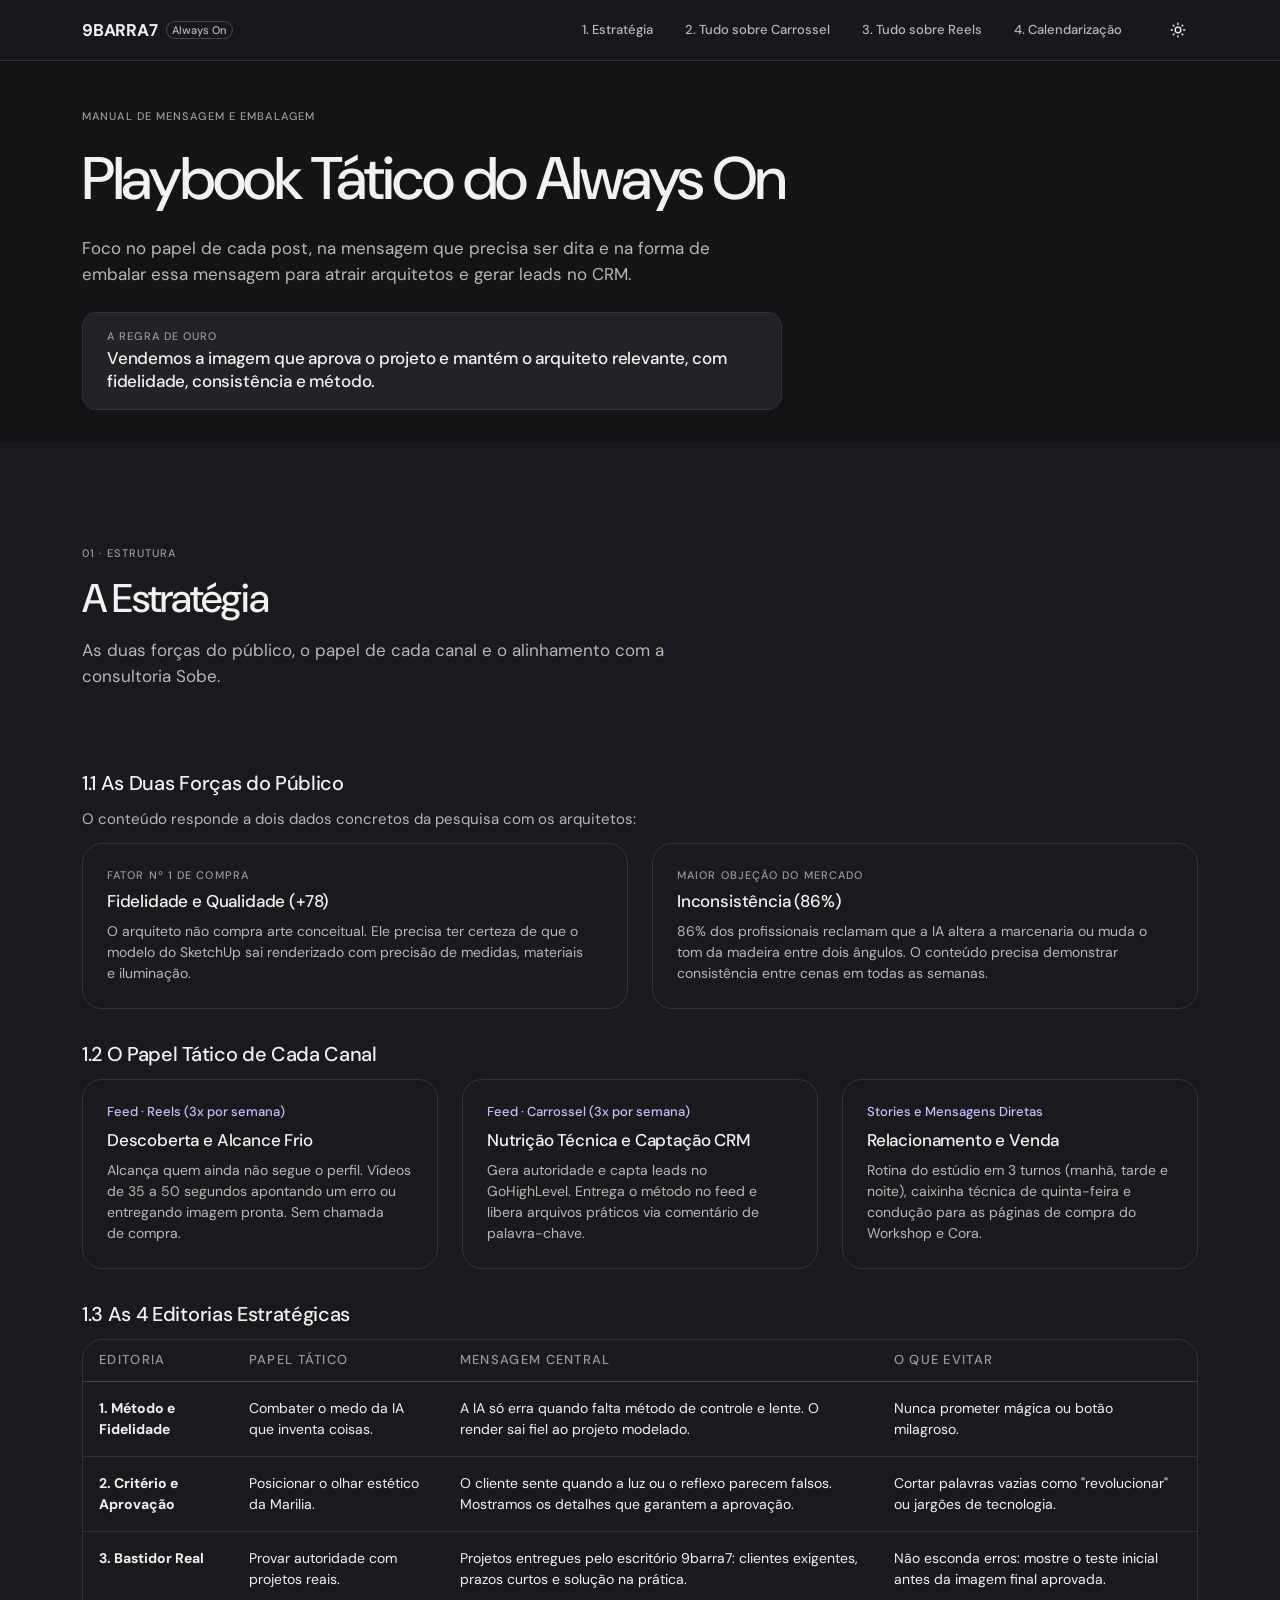
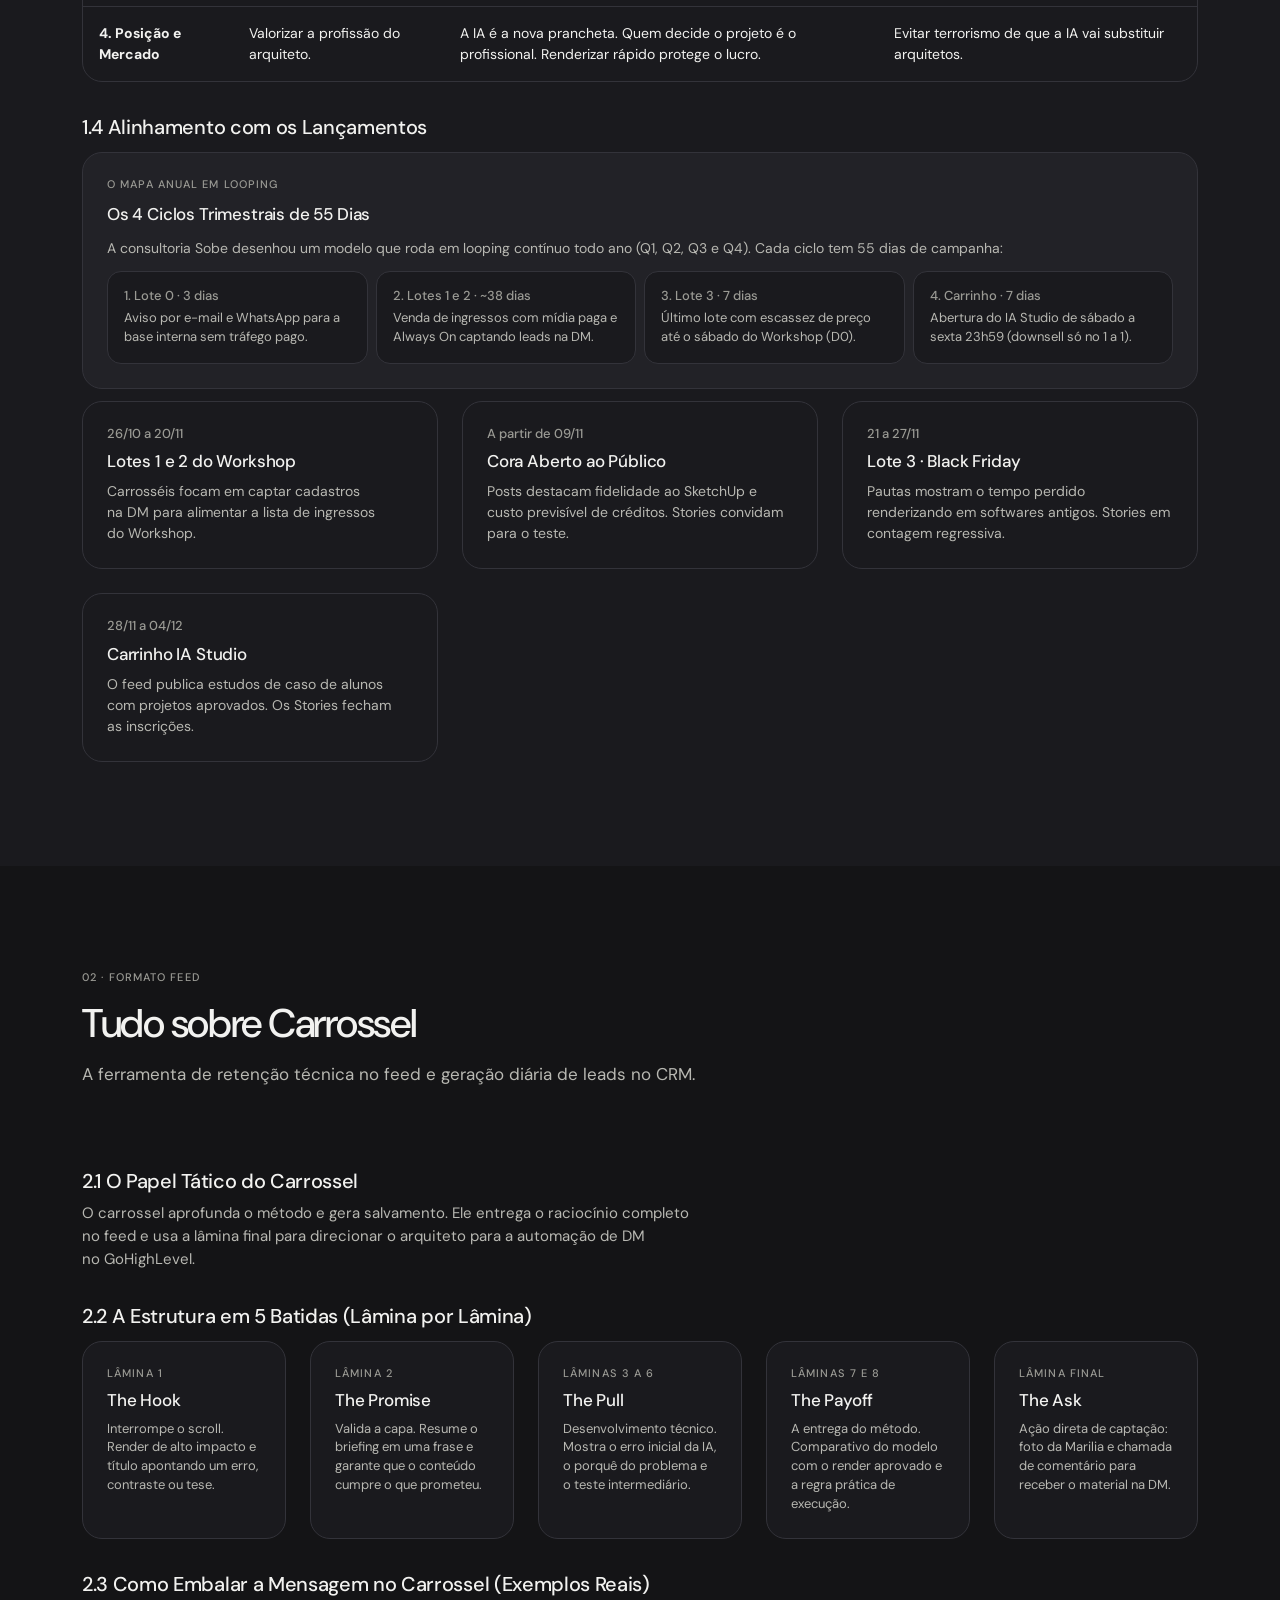
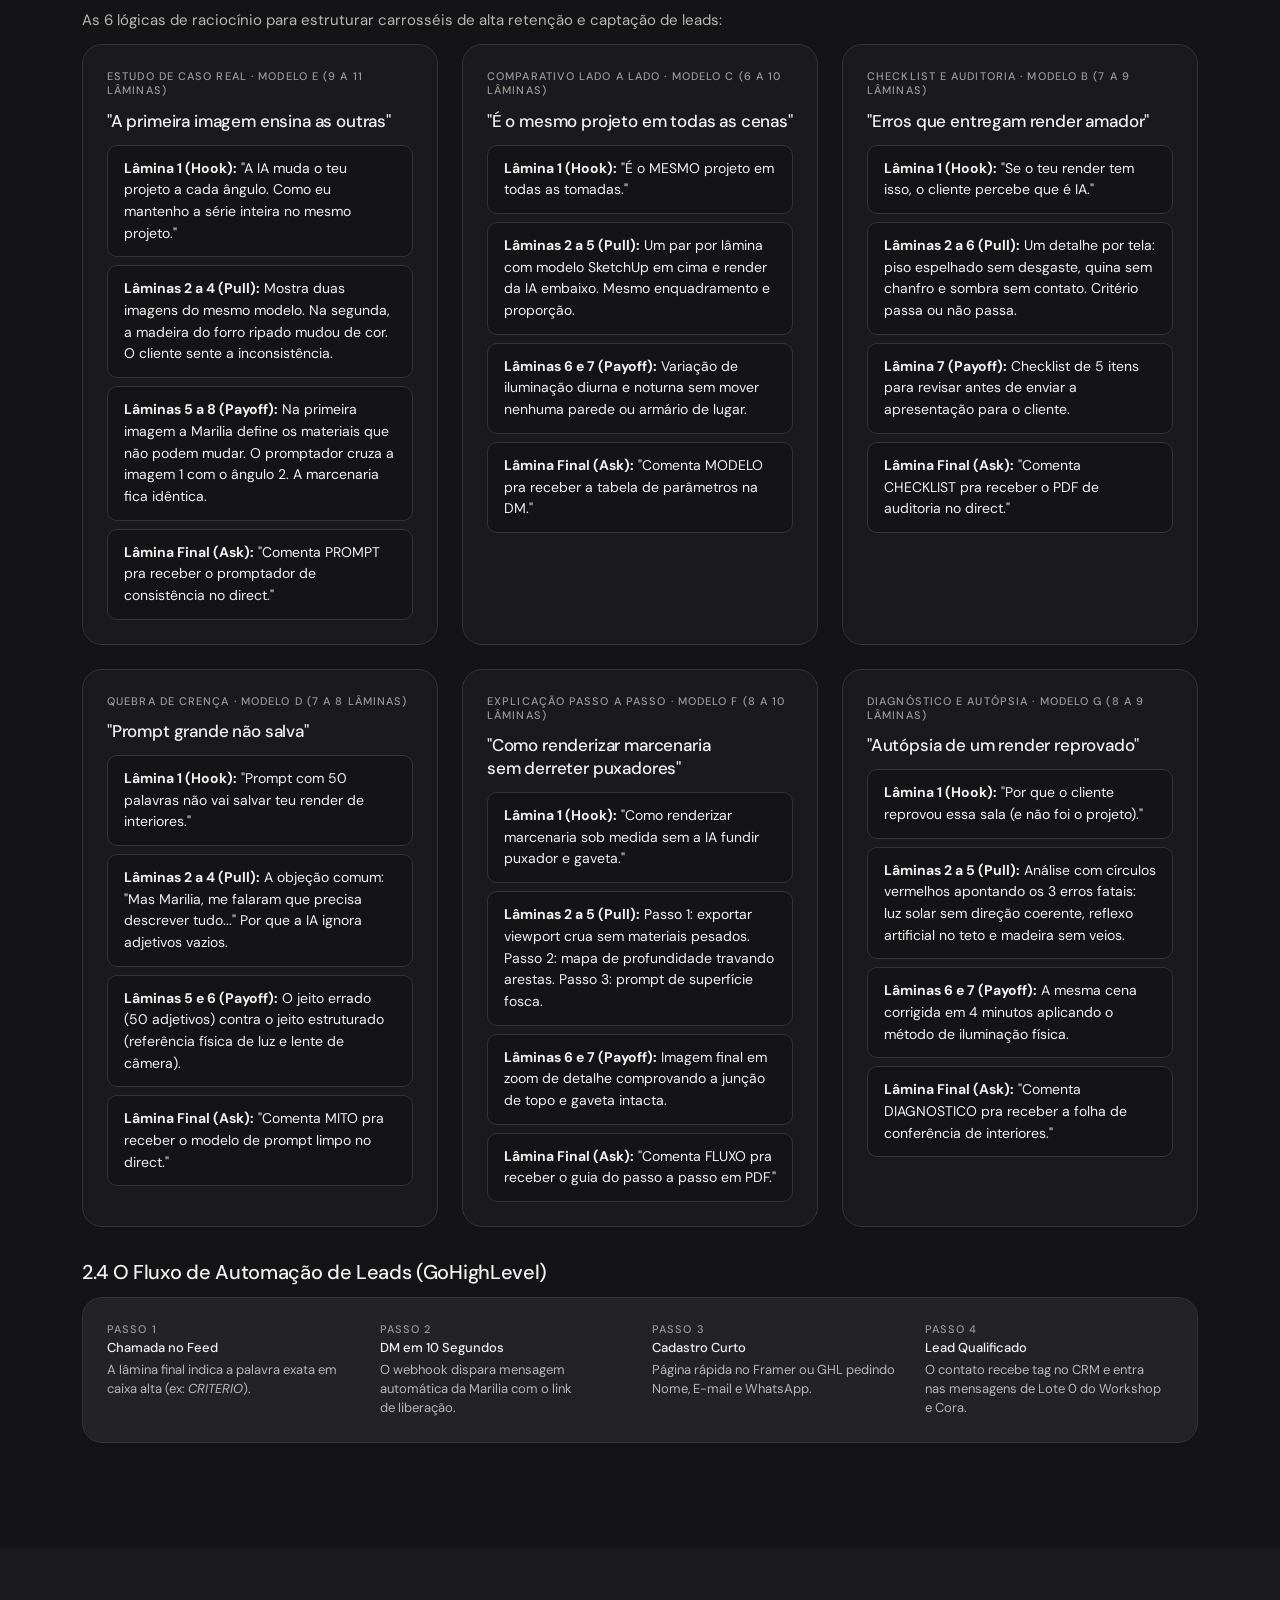
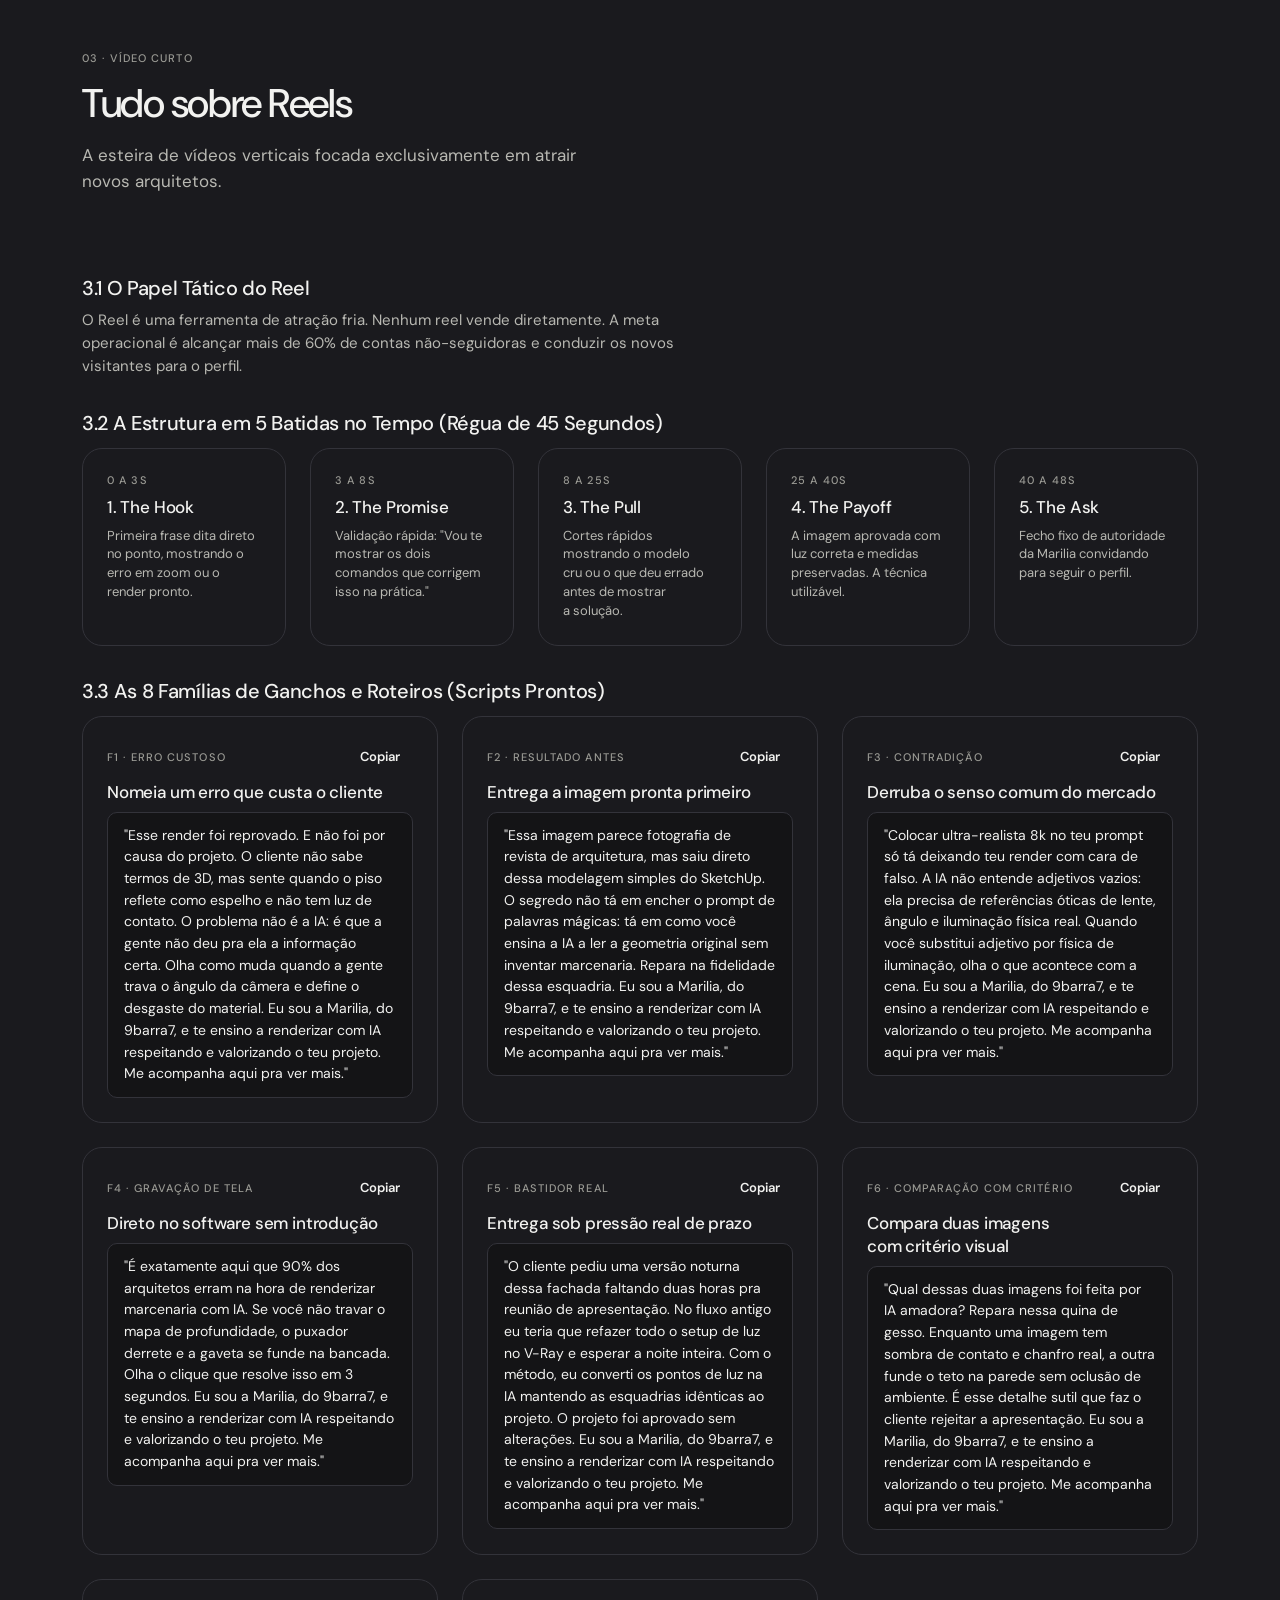
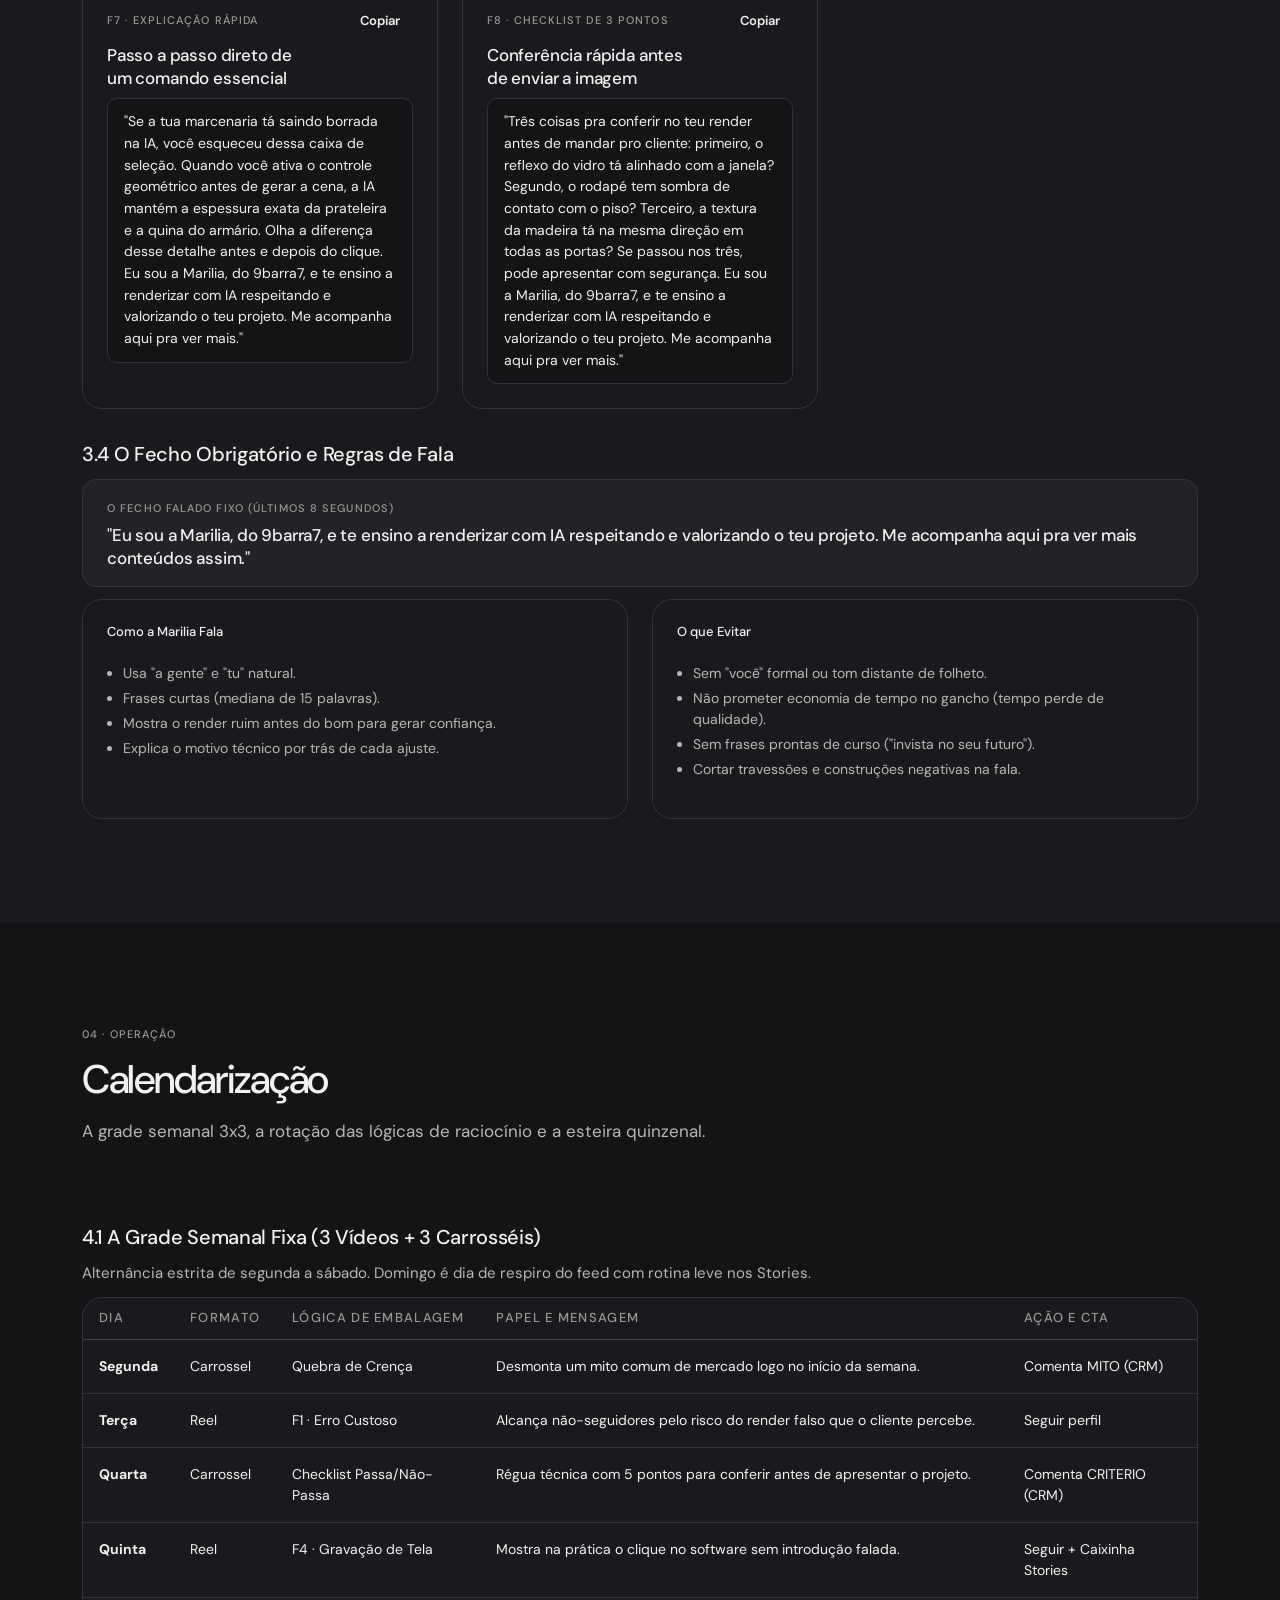
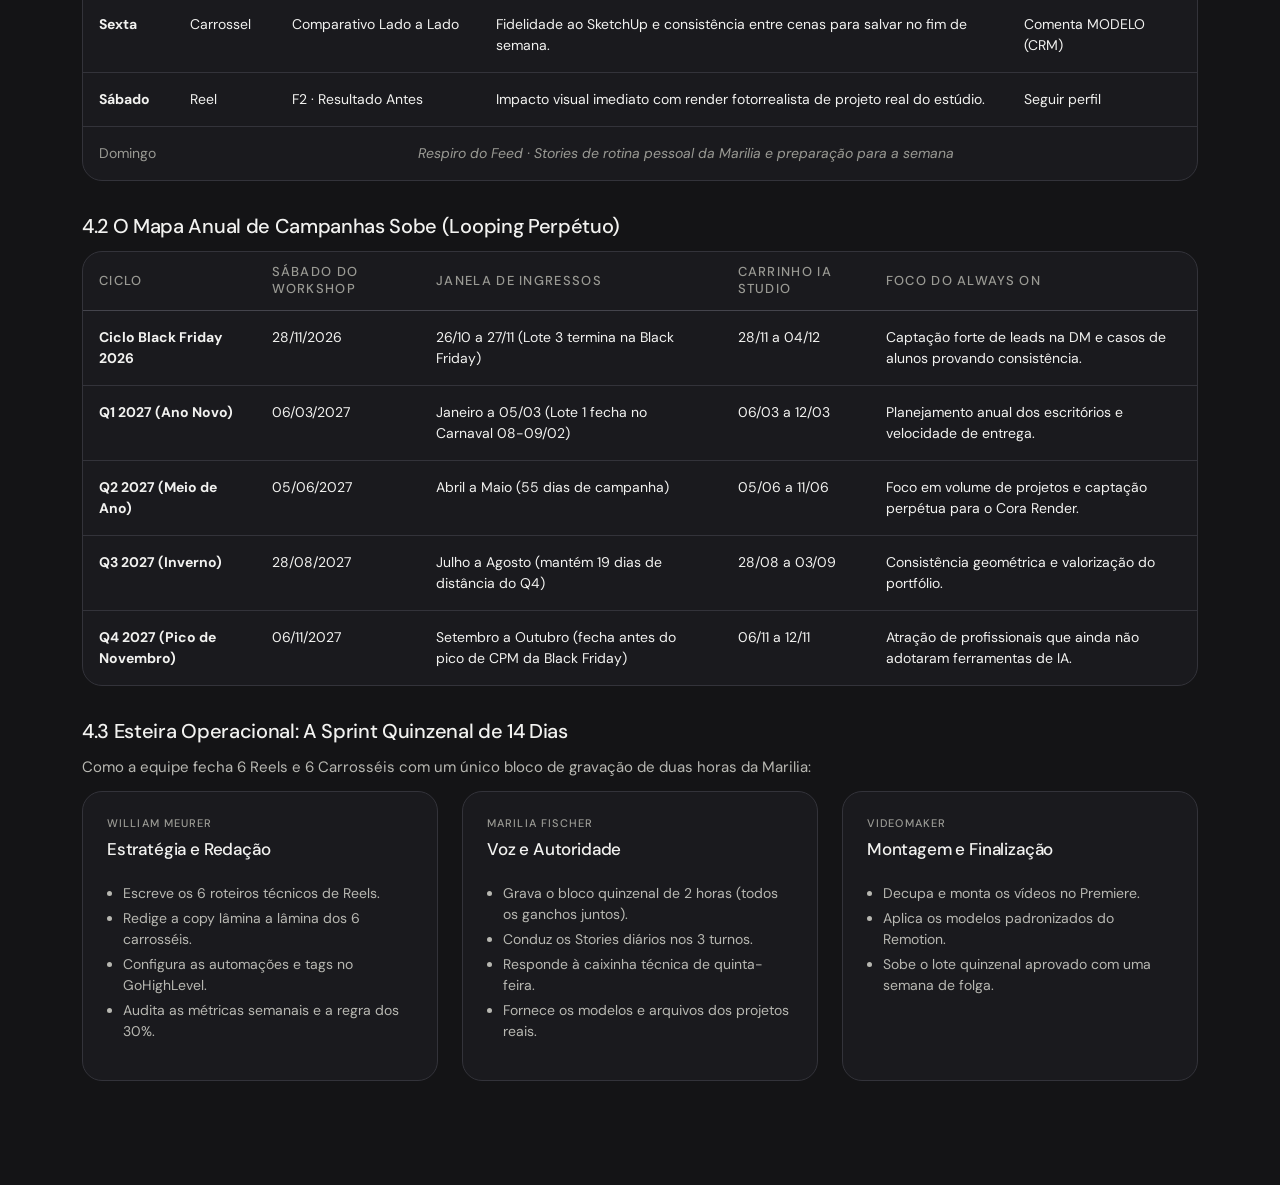
==== playbook-always-on.html @ a4594496 "feat: Playbook Always On 9barra7" ====
<!doctype html>
<html lang="pt-BR" data-theme="dark">
<head>
  <meta charset="utf-8">
  <meta name="viewport" content="width=device-width, initial-scale=1">
  <title>Playbook Always On · 9barra7</title>
  <link rel="preconnect" href="https://fonts.googleapis.com">
  <link rel="preconnect" href="https://fonts.gstatic.com" crossorigin>
  <link href="https://fonts.googleapis.com/css2?family=DM+Sans:opsz,wght@9..40,100..1000&display=swap" rel="stylesheet">
  <link rel="stylesheet" href="ui/tokens.css">
  <link rel="stylesheet" href="ui/base.css">
  <link rel="stylesheet" href="ui/basicos.css">
  <link rel="stylesheet" href="ui/site.css">
  <style>
    /* Ajustes específicos do Playbook sobre a base do 9barra7 UI */
    .top-playbook {
      position: sticky;
      top: 0;
      z-index: 50;
      background: color-mix(in srgb, var(--superficie) 88%, transparent);
      backdrop-filter: var(--vidro-filtro);
      -webkit-backdrop-filter: var(--vidro-filtro);
      border-bottom: 1px solid var(--borda);
    }
    .top-playbook .envelope {
      display: flex;
      align-items: center;
      gap: var(--e-4);
      height: 60px;
    }
    .nav-playbook {
      display: flex;
      gap: var(--e-2);
      margin-left: auto;
    }
    .nav-playbook a {
      color: var(--texto-2);
      font: var(--t-rotulo);
      text-decoration: none;
      padding: var(--e-2) var(--e-3);
      border-radius: var(--r-sm);
      transition: all var(--tr-rapida) var(--easing);
    }
    .nav-playbook a:hover {
      color: var(--texto);
      background: var(--superficie-2);
    }
    .bloco-regra {
      background: var(--superficie-2);
      border: 1px solid var(--borda);
      border-radius: var(--r-md);
      padding: var(--e-4) var(--e-5);
    }
    .grade-taticas {
      display: grid;
      grid-template-columns: repeat(auto-fit, minmax(min(320px, 100%), 1fr));
      gap: var(--e-4);
    }
    .caixa-roteiro {
      background: var(--fundo);
      border: 1px solid var(--borda);
      border-radius: var(--r-sm);
      padding: var(--e-3) var(--e-4);
      font: var(--t-corpo-p);
      color: var(--texto);
      line-height: 1.55;
    }
    .tabela-quadro {
      width: 100%;
      border-collapse: collapse;
      font: var(--t-corpo-p);
      text-align: left;
    }
    .tabela-quadro th {
      padding: var(--e-3) var(--e-4);
      font: var(--t-rotulo);
      color: var(--texto-3);
      border-bottom: 1px solid var(--borda-forte);
      text-transform: uppercase;
      letter-spacing: var(--tracking-sobrelinha);
    }
    .tabela-quadro td {
      padding: var(--e-4);
      border-bottom: 1px solid var(--borda);
      vertical-align: top;
      color: var(--texto);
    }
    .tabela-quadro tr:last-child td {
      border-bottom: none;
    }
    #toast-msg {
      position: fixed;
      bottom: var(--e-5);
      right: var(--e-5);
      background: var(--acao);
      color: var(--sobre-acao);
      font: var(--t-rotulo);
      padding: var(--e-3) var(--e-4);
      border-radius: var(--r-sm);
      box-shadow: var(--sombra-3);
      transform: translateY(80px);
      opacity: 0;
      transition: all var(--tr-padrao) var(--easing);
      z-index: var(--z-toast);
      pointer-events: none;
    }
    #toast-msg.is-ativo {
      transform: translateY(0);
      opacity: 1;
    }
  </style>
</head>
<body class="pagina">
<script src="ui/icons.js"></script>

<!-- Topo de Navegação -->
<header class="top-playbook">
  <div class="envelope">
    <a class="marca" href="#topo" style="display:flex;align-items:center;gap:8px;text-decoration:none;">
      <span class="t-h4" style="color:var(--texto);font-weight:700;">9BARRA7</span>
      <span class="badge badge--p badge--contorno">Always On</span>
    </a>
    <nav class="nav-playbook">
      <a href="#estrategia">1. Estratégia</a>
      <a href="#carrossel">2. Tudo sobre Carrossel</a>
      <a href="#reels">3. Tudo sobre Reels</a>
      <a href="#calendarizacao">4. Calendarização</a>
    </nav>
    <button class="btn btn--discreto btn--icone" type="button" data-alternar-tema aria-label="Alternar tema" style="margin-left:8px;">
      <svg class="ic ic--p" aria-hidden="true"><use href="#i-lua"/></svg>
    </button>
  </div>
</header>

<main id="topo">

  <!-- Abertura -->
  <section class="secao" style="padding-top:var(--e-7);padding-bottom:var(--e-6);">
    <div class="envelope pilha" style="gap:var(--e-5);">
      <span class="t-sobrelinha suave">Manual de Mensagem e Embalagem</span>
      <h1 class="t-display" style="max-width:22ch;">Playbook Tático do Always On</h1>
      <p class="t-corpo-g" style="color:var(--texto-2);max-width:54ch;">
        Foco no papel de cada post, na mensagem que precisa ser dita e na forma de embalar essa mensagem para atrair arquitetos e gerar leads no CRM.
      </p>

      <div class="bloco-regra" style="max-width:70ch;">
        <span class="t-sobrelinha suave" style="display:block;margin-bottom:var(--e-1);">A Regra de Ouro</span>
        <p class="t-h4" style="color:var(--texto);">
          Vendemos a imagem que aprova o projeto e mantém o arquiteto relevante, com fidelidade, consistência e método.
        </p>
      </div>
    </div>
  </section>


  <!-- ================================================================= -->
  <!-- 1. ESTRATÉGIA                                                     -->
  <!-- ================================================================= -->
  <section id="estrategia" class="secao secao--superficie">
    <div class="envelope pilha" style="gap:var(--e-6);">
      
      <div class="cab-secao">
        <span class="t-sobrelinha suave">01 · Estrutura</span>
        <h2 class="t-h1">A Estratégia</h2>
        <p>As duas forças do público, o papel de cada canal e o alinhamento com a consultoria Sobe.</p>
      </div>

      <!-- 1.1 As Forças de Mercado -->
      <div class="pilha" style="gap:var(--e-3);">
        <h3 class="t-h3">1.1 As Duas Forças do Público</h3>
        <p class="t-corpo" style="color:var(--texto-2);">
          O conteúdo responde a dois dados concretos da pesquisa com os arquitetos:
        </p>
        <div class="grade-cards">
          <div class="cartao pilha" style="gap:var(--e-2);">
            <span class="t-sobrelinha suave">Fator nº 1 de Compra</span>
            <h4 class="t-h4">Fidelidade e Qualidade (+78)</h4>
            <p class="t-corpo-p" style="color:var(--texto-2);">
              O arquiteto não compra arte conceitual. Ele precisa ter certeza de que o modelo do SketchUp sai renderizado com precisão de medidas, materiais e iluminação.
            </p>
          </div>
          <div class="cartao pilha" style="gap:var(--e-2);">
            <span class="t-sobrelinha suave">Maior Objeção do Mercado</span>
            <h4 class="t-h4">Inconsistência (86%)</h4>
            <p class="t-corpo-p" style="color:var(--texto-2);">
              86% dos profissionais reclamam que a IA altera a marcenaria ou muda o tom da madeira entre dois ângulos. O conteúdo precisa demonstrar consistência entre cenas em todas as semanas.
            </p>
          </div>
        </div>
      </div>

      <!-- 1.2 O Papel dos Canais -->
      <div class="pilha" style="gap:var(--e-3);">
        <h3 class="t-h3">1.2 O Papel Tático de Cada Canal</h3>
        <div class="grade-cards">
          <div class="cartao pilha" style="gap:var(--e-2);">
            <span class="t-rotulo" style="color:var(--acento-texto);">Feed · Reels (3x por semana)</span>
            <h4 class="t-h4">Descoberta e Alcance Frio</h4>
            <p class="t-corpo-p" style="color:var(--texto-2);">
              Alcança quem ainda não segue o perfil. Vídeos de 35 a 50 segundos apontando um erro ou entregando imagem pronta. Sem chamada de compra.
            </p>
          </div>
          <div class="cartao pilha" style="gap:var(--e-2);">
            <span class="t-rotulo" style="color:var(--acento-texto);">Feed · Carrossel (3x por semana)</span>
            <h4 class="t-h4">Nutrição Técnica e Captação CRM</h4>
            <p class="t-corpo-p" style="color:var(--texto-2);">
              Gera autoridade e capta leads no GoHighLevel. Entrega o método no feed e libera arquivos práticos via comentário de palavra-chave.
            </p>
          </div>
          <div class="cartao pilha" style="gap:var(--e-2);">
            <span class="t-rotulo" style="color:var(--acento-texto);">Stories e Mensagens Diretas</span>
            <h4 class="t-h4">Relacionamento e Venda</h4>
            <p class="t-corpo-p" style="color:var(--texto-2);">
              Rotina do estúdio em 3 turnos (manhã, tarde e noite), caixinha técnica de quinta-feira e condução para as páginas de compra do Workshop e Cora.
            </p>
          </div>
        </div>
      </div>

      <!-- 1.3 As 4 Editorias -->
      <div class="pilha" style="gap:var(--e-3);">
        <h3 class="t-h3">1.3 As 4 Editorias Estratégicas</h3>
        <div class="cartao" style="padding:0;overflow:hidden;">
          <table class="tabela-quadro">
            <thead>
              <tr>
                <th>Editoria</th>
                <th>Papel Tático</th>
                <th>Mensagem Central</th>
                <th>O que Evitar</th>
              </tr>
            </thead>
            <tbody>
              <tr>
                <td><strong>1. Método e Fidelidade</strong></td>
                <td>Combater o medo da IA que inventa coisas.</td>
                <td>A IA só erra quando falta método de controle e lente. O render sai fiel ao projeto modelado.</td>
                <td>Nunca prometer mágica ou botão milagroso.</td>
              </tr>
              <tr>
                <td><strong>2. Critério e Aprovação</strong></td>
                <td>Posicionar o olhar estético da Marilia.</td>
                <td>O cliente sente quando a luz ou o reflexo parecem falsos. Mostramos os detalhes que garantem a aprovação.</td>
                <td>Cortar palavras vazias como "revolucionar" ou jargões de tecnologia.</td>
              </tr>
              <tr>
                <td><strong>3. Bastidor Real</strong></td>
                <td>Provar autoridade com projetos reais.</td>
                <td>Projetos entregues pelo escritório 9barra7: clientes exigentes, prazos curtos e solução na prática.</td>
                <td>Não esconda erros: mostre o teste inicial antes da imagem final aprovada.</td>
              </tr>
              <tr>
                <td><strong>4. Posição e Mercado</strong></td>
                <td>Valorizar a profissão do arquiteto.</td>
                <td>A IA é a nova prancheta. Quem decide o projeto é o profissional. Renderizar rápido protege o lucro.</td>
                <td>Evitar terrorismo de que a IA vai substituir arquitetos.</td>
              </tr>
            </tbody>
          </table>
        </div>
      </div>

      <!-- 1.4 Alinhamento Comercial -->
      <div class="pilha" style="gap:var(--e-3);">
        <h3 class="t-h3">1.4 Alinhamento com os Lançamentos</h3>
        
        <!-- Looping Anual -->
        <div class="cartao pilha" style="gap:var(--e-3);background:var(--superficie-2);">
          <span class="t-sobrelinha suave">O Mapa Anual em Looping</span>
          <h4 class="t-h4">Os 4 Ciclos Trimestrais de 55 Dias</h4>
          <p class="t-corpo-p" style="color:var(--texto-2);">
            A consultoria Sobe desenhou um modelo que roda em looping contínuo todo ano (Q1, Q2, Q3 e Q4). Cada ciclo tem 55 dias de campanha:
          </p>
          <div class="grade-cards" style="grid-template-columns:repeat(auto-fit,minmax(200px,1fr));gap:var(--e-2);">
            <div class="cartao cartao--p pilha" style="gap:var(--e-1);background:var(--superficie);">
              <span class="t-rotulo suave">1. Lote 0 · 3 dias</span>
              <p class="t-legenda" style="color:var(--texto-2);">Aviso por e-mail e WhatsApp para a base interna sem tráfego pago.</p>
            </div>
            <div class="cartao cartao--p pilha" style="gap:var(--e-1);background:var(--superficie);">
              <span class="t-rotulo suave">2. Lotes 1 e 2 · ~38 dias</span>
              <p class="t-legenda" style="color:var(--texto-2);">Venda de ingressos com mídia paga e Always On captando leads na DM.</p>
            </div>
            <div class="cartao cartao--p pilha" style="gap:var(--e-1);background:var(--superficie);">
              <span class="t-rotulo suave">3. Lote 3 · 7 dias</span>
              <p class="t-legenda" style="color:var(--texto-2);">Último lote com escassez de preço até o sábado do Workshop (D0).</p>
            </div>
            <div class="cartao cartao--p pilha" style="gap:var(--e-1);background:var(--superficie);">
              <span class="t-rotulo suave">4. Carrinho · 7 dias</span>
              <p class="t-legenda" style="color:var(--texto-2);">Abertura do IA Studio de sábado a sexta 23h59 (downsell só no 1 a 1).</p>
            </div>
          </div>
        </div>

        <!-- Ciclo Atual 2026 -->
        <div class="grade-cards">
          <div class="cartao pilha" style="gap:var(--e-2);">
            <span class="t-rotulo suave">26/10 a 20/11</span>
            <h4 class="t-h4">Lotes 1 e 2 do Workshop</h4>
            <p class="t-corpo-p" style="color:var(--texto-2);">Carrosséis focam em captar cadastros na DM para alimentar a lista de ingressos do Workshop.</p>
          </div>
          <div class="cartao pilha" style="gap:var(--e-2);">
            <span class="t-rotulo suave">A partir de 09/11</span>
            <h4 class="t-h4">Cora Aberto ao Público</h4>
            <p class="t-corpo-p" style="color:var(--texto-2);">Posts destacam fidelidade ao SketchUp e custo previsível de créditos. Stories convidam para o teste.</p>
          </div>
          <div class="cartao pilha" style="gap:var(--e-2);">
            <span class="t-rotulo suave">21 a 27/11</span>
            <h4 class="t-h4">Lote 3 · Black Friday</h4>
            <p class="t-corpo-p" style="color:var(--texto-2);">Pautas mostram o tempo perdido renderizando em softwares antigos. Stories em contagem regressiva.</p>
          </div>
          <div class="cartao pilha" style="gap:var(--e-2);">
            <span class="t-rotulo suave">28/11 a 04/12</span>
            <h4 class="t-h4">Carrinho IA Studio</h4>
            <p class="t-corpo-p" style="color:var(--texto-2);">O feed publica estudos de caso de alunos com projetos aprovados. Os Stories fecham as inscrições.</p>
          </div>
        </div>
      </div>

    </div>
  </section>


  <!-- ================================================================= -->
  <!-- 2. TUDO SOBRE CARROSSEL                                           -->
  <!-- ================================================================= -->
  <section id="carrossel" class="secao">
    <div class="envelope pilha" style="gap:var(--e-6);">
      
      <div class="cab-secao">
        <span class="t-sobrelinha suave">02 · Formato Feed</span>
        <h2 class="t-h1">Tudo sobre Carrossel</h2>
        <p>A ferramenta de retenção técnica no feed e geração diária de leads no CRM.</p>
      </div>

      <!-- 2.1 Papel -->
      <div class="pilha" style="gap:var(--e-2);">
        <h3 class="t-h3">2.1 O Papel Tático do Carrossel</h3>
        <p class="t-corpo" style="color:var(--texto-2);max-width:64ch;">
          O carrossel aprofunda o método e gera salvamento. Ele entrega o raciocínio completo no feed e usa a lâmina final para direcionar o arquiteto para a automação de DM no GoHighLevel.
        </p>
      </div>

      <!-- 2.2 Estrutura 5 Batidas -->
      <div class="pilha" style="gap:var(--e-3);">
        <h3 class="t-h3">2.2 A Estrutura em 5 Batidas (Lâmina por Lâmina)</h3>
        <div class="grade-cards" style="grid-template-columns:repeat(auto-fit,minmax(190px,1fr));">
          <div class="cartao pilha" style="gap:var(--e-2);">
            <span class="t-sobrelinha suave">Lâmina 1</span>
            <h4 class="t-h4">The Hook</h4>
            <p class="t-legenda" style="color:var(--texto-2);">Interrompe o scroll. Render de alto impacto e título apontando um erro, contraste ou tese.</p>
          </div>
          <div class="cartao pilha" style="gap:var(--e-2);">
            <span class="t-sobrelinha suave">Lâmina 2</span>
            <h4 class="t-h4">The Promise</h4>
            <p class="t-legenda" style="color:var(--texto-2);">Valida a capa. Resume o briefing em uma frase e garante que o conteúdo cumpre o que prometeu.</p>
          </div>
          <div class="cartao pilha" style="gap:var(--e-2);">
            <span class="t-sobrelinha suave">Lâminas 3 a 6</span>
            <h4 class="t-h4">The Pull</h4>
            <p class="t-legenda" style="color:var(--texto-2);">Desenvolvimento técnico. Mostra o erro inicial da IA, o porquê do problema e o teste intermediário.</p>
          </div>
          <div class="cartao pilha" style="gap:var(--e-2);">
            <span class="t-sobrelinha suave">Lâminas 7 e 8</span>
            <h4 class="t-h4">The Payoff</h4>
            <p class="t-legenda" style="color:var(--texto-2);">A entrega do método. Comparativo do modelo com o render aprovado e a regra prática de execução.</p>
          </div>
          <div class="cartao pilha" style="gap:var(--e-2);">
            <span class="t-sobrelinha suave">Lâmina Final</span>
            <h4 class="t-h4">The Ask</h4>
            <p class="t-legenda" style="color:var(--texto-2);">Ação direta de captação: foto da Marilia e chamada de comentário para receber o material na DM.</p>
          </div>
        </div>
      </div>

      <!-- 2.3 Como Embalar no Carrossel -->
      <div class="pilha" style="gap:var(--e-3);">
        <h3 class="t-h3">2.3 Como Embalar a Mensagem no Carrossel (Exemplos Reais)</h3>
        <p class="t-corpo" style="color:var(--texto-2);">
          As 6 lógicas de raciocínio para estruturar carrosséis de alta retenção e captação de leads:
        </p>

        <div class="grade-cards">
          <!-- Modelo E -->
          <div class="cartao pilha" style="gap:var(--e-3);">
            <span class="t-sobrelinha suave">Estudo de Caso Real · Modelo E (9 a 11 lâminas)</span>
            <h4 class="t-h4">"A primeira imagem ensina as outras"</h4>
            <div class="pilha" style="gap:var(--e-2);">
              <div class="caixa-roteiro"><strong>Lâmina 1 (Hook):</strong> "A IA muda o teu projeto a cada ângulo. Como eu mantenho a série inteira no mesmo projeto."</div>
              <div class="caixa-roteiro"><strong>Lâminas 2 a 4 (Pull):</strong> Mostra duas imagens do mesmo modelo. Na segunda, a madeira do forro ripado mudou de cor. O cliente sente a inconsistência.</div>
              <div class="caixa-roteiro"><strong>Lâminas 5 a 8 (Payoff):</strong> Na primeira imagem a Marilia define os materiais que não podem mudar. O promptador cruza a imagem 1 com o ângulo 2. A marcenaria fica idêntica.</div>
              <div class="caixa-roteiro"><strong>Lâmina Final (Ask):</strong> "Comenta PROMPT pra receber o promptador de consistência no direct."</div>
            </div>
          </div>

          <!-- Modelo C -->
          <div class="cartao pilha" style="gap:var(--e-3);">
            <span class="t-sobrelinha suave">Comparativo Lado a Lado · Modelo C (6 a 10 lâminas)</span>
            <h4 class="t-h4">"É o mesmo projeto em todas as cenas"</h4>
            <div class="pilha" style="gap:var(--e-2);">
              <div class="caixa-roteiro"><strong>Lâmina 1 (Hook):</strong> "É o MESMO projeto em todas as tomadas."</div>
              <div class="caixa-roteiro"><strong>Lâminas 2 a 5 (Pull):</strong> Um par por lâmina com modelo SketchUp em cima e render da IA embaixo. Mesmo enquadramento e proporção.</div>
              <div class="caixa-roteiro"><strong>Lâminas 6 e 7 (Payoff):</strong> Variação de iluminação diurna e noturna sem mover nenhuma parede ou armário de lugar.</div>
              <div class="caixa-roteiro"><strong>Lâmina Final (Ask):</strong> "Comenta MODELO pra receber a tabela de parâmetros na DM."</div>
            </div>
          </div>

          <!-- Modelo B -->
          <div class="cartao pilha" style="gap:var(--e-3);">
            <span class="t-sobrelinha suave">Checklist e Auditoria · Modelo B (7 a 9 lâminas)</span>
            <h4 class="t-h4">"Erros que entregam render amador"</h4>
            <div class="pilha" style="gap:var(--e-2);">
              <div class="caixa-roteiro"><strong>Lâmina 1 (Hook):</strong> "Se o teu render tem isso, o cliente percebe que é IA."</div>
              <div class="caixa-roteiro"><strong>Lâminas 2 a 6 (Pull):</strong> Um detalhe por tela: piso espelhado sem desgaste, quina sem chanfro e sombra sem contato. Critério passa ou não passa.</div>
              <div class="caixa-roteiro"><strong>Lâmina 7 (Payoff):</strong> Checklist de 5 itens para revisar antes de enviar a apresentação para o cliente.</div>
              <div class="caixa-roteiro"><strong>Lâmina Final (Ask):</strong> "Comenta CHECKLIST pra receber o PDF de auditoria no direct."</div>
            </div>
          </div>

          <!-- Modelo D -->
          <div class="cartao pilha" style="gap:var(--e-3);">
            <span class="t-sobrelinha suave">Quebra de Crença · Modelo D (7 a 8 lâminas)</span>
            <h4 class="t-h4">"Prompt grande não salva"</h4>
            <div class="pilha" style="gap:var(--e-2);">
              <div class="caixa-roteiro"><strong>Lâmina 1 (Hook):</strong> "Prompt com 50 palavras não vai salvar teu render de interiores."</div>
              <div class="caixa-roteiro"><strong>Lâminas 2 a 4 (Pull):</strong> A objeção comum: "Mas Marilia, me falaram que precisa descrever tudo..." Por que a IA ignora adjetivos vazios.</div>
              <div class="caixa-roteiro"><strong>Lâminas 5 e 6 (Payoff):</strong> O jeito errado (50 adjetivos) contra o jeito estruturado (referência física de luz e lente de câmera).</div>
              <div class="caixa-roteiro"><strong>Lâmina Final (Ask):</strong> "Comenta MITO pra receber o modelo de prompt limpo no direct."</div>
            </div>
          </div>

          <!-- Modelo F -->
          <div class="cartao pilha" style="gap:var(--e-3);">
            <span class="t-sobrelinha suave">Explicação Passo a Passo · Modelo F (8 a 10 lâminas)</span>
            <h4 class="t-h4">"Como renderizar marcenaria sem derreter puxadores"</h4>
            <div class="pilha" style="gap:var(--e-2);">
              <div class="caixa-roteiro"><strong>Lâmina 1 (Hook):</strong> "Como renderizar marcenaria sob medida sem a IA fundir puxador e gaveta."</div>
              <div class="caixa-roteiro"><strong>Lâminas 2 a 5 (Pull):</strong> Passo 1: exportar viewport crua sem materiais pesados. Passo 2: mapa de profundidade travando arestas. Passo 3: prompt de superfície fosca.</div>
              <div class="caixa-roteiro"><strong>Lâminas 6 e 7 (Payoff):</strong> Imagem final em zoom de detalhe comprovando a junção de topo e gaveta intacta.</div>
              <div class="caixa-roteiro"><strong>Lâmina Final (Ask):</strong> "Comenta FLUXO pra receber o guia do passo a passo em PDF."</div>
            </div>
          </div>

          <!-- Modelo G -->
          <div class="cartao pilha" style="gap:var(--e-3);">
            <span class="t-sobrelinha suave">Diagnóstico e Autópsia · Modelo G (8 a 9 lâminas)</span>
            <h4 class="t-h4">"Autópsia de um render reprovado"</h4>
            <div class="pilha" style="gap:var(--e-2);">
              <div class="caixa-roteiro"><strong>Lâmina 1 (Hook):</strong> "Por que o cliente reprovou essa sala (e não foi o projeto)."</div>
              <div class="caixa-roteiro"><strong>Lâminas 2 a 5 (Pull):</strong> Análise com círculos vermelhos apontando os 3 erros fatais: luz solar sem direção coerente, reflexo artificial no teto e madeira sem veios.</div>
              <div class="caixa-roteiro"><strong>Lâminas 6 e 7 (Payoff):</strong> A mesma cena corrigida em 4 minutos aplicando o método de iluminação física.</div>
              <div class="caixa-roteiro"><strong>Lâmina Final (Ask):</strong> "Comenta DIAGNOSTICO pra receber a folha de conferência de interiores."</div>
            </div>
          </div>
        </div>
      </div>

      <!-- 2.4 Automação de CRM -->
      <div class="pilha" style="gap:var(--e-3);">
        <h3 class="t-h3">2.4 O Fluxo de Automação de Leads (GoHighLevel)</h3>
        <div class="cartao pilha" style="gap:var(--e-3);background:var(--superficie-2);">
          <div class="grade-cards" style="grid-template-columns:repeat(auto-fit,minmax(180px,1fr));">
            <div class="pilha" style="gap:var(--e-1);">
              <span class="t-sobrelinha suave">Passo 1</span>
              <strong class="t-rotulo">Chamada no Feed</strong>
              <p class="t-legenda" style="color:var(--texto-2);">A lâmina final indica a palavra exata em caixa alta (ex: <em>CRITERIO</em>).</p>
            </div>
            <div class="pilha" style="gap:var(--e-1);">
              <span class="t-sobrelinha suave">Passo 2</span>
              <strong class="t-rotulo">DM em 10 Segundos</strong>
              <p class="t-legenda" style="color:var(--texto-2);">O webhook dispara mensagem automática da Marilia com o link de liberação.</p>
            </div>
            <div class="pilha" style="gap:var(--e-1);">
              <span class="t-sobrelinha suave">Passo 3</span>
              <strong class="t-rotulo">Cadastro Curto</strong>
              <p class="t-legenda" style="color:var(--texto-2);">Página rápida no Framer ou GHL pedindo Nome, E-mail e WhatsApp.</p>
            </div>
            <div class="pilha" style="gap:var(--e-1);">
              <span class="t-sobrelinha suave">Passo 4</span>
              <strong class="t-rotulo">Lead Qualificado</strong>
              <p class="t-legenda" style="color:var(--texto-2);">O contato recebe tag no CRM e entra nas mensagens de Lote 0 do Workshop e Cora.</p>
            </div>
          </div>
        </div>
      </div>

    </div>
  </section>


  <!-- ================================================================= -->
  <!-- 3. TUDO SOBRE REELS                                               -->
  <!-- ================================================================= -->
  <section id="reels" class="secao secao--superficie">
    <div class="envelope pilha" style="gap:var(--e-6);">
      
      <div class="cab-secao">
        <span class="t-sobrelinha suave">03 · Vídeo Curto</span>
        <h2 class="t-h1">Tudo sobre Reels</h2>
        <p>A esteira de vídeos verticais focada exclusivamente em atrair novos arquitetos.</p>
      </div>

      <!-- 3.1 Papel -->
      <div class="pilha" style="gap:var(--e-2);">
        <h3 class="t-h3">3.1 O Papel Tático do Reel</h3>
        <p class="t-corpo" style="color:var(--texto-2);max-width:64ch;">
          O Reel é uma ferramenta de atração fria. Nenhum reel vende diretamente. A meta operacional é alcançar mais de 60% de contas não-seguidoras e conduzir os novos visitantes para o perfil.
        </p>
      </div>

      <!-- 3.2 As 5 Batidas no Tempo -->
      <div class="pilha" style="gap:var(--e-3);">
        <h3 class="t-h3">3.2 A Estrutura em 5 Batidas no Tempo (Régua de 45 Segundos)</h3>
        <div class="grade-cards" style="grid-template-columns:repeat(auto-fit,minmax(190px,1fr));">
          <div class="cartao pilha" style="gap:var(--e-2);">
            <span class="t-sobrelinha suave">0 a 3s</span>
            <h4 class="t-h4">1. The Hook</h4>
            <p class="t-legenda" style="color:var(--texto-2);">Primeira frase dita direto no ponto, mostrando o erro em zoom ou o render pronto.</p>
          </div>
          <div class="cartao pilha" style="gap:var(--e-2);">
            <span class="t-sobrelinha suave">3 a 8s</span>
            <h4 class="t-h4">2. The Promise</h4>
            <p class="t-legenda" style="color:var(--texto-2);">Validação rápida: "Vou te mostrar os dois comandos que corrigem isso na prática."</p>
          </div>
          <div class="cartao pilha" style="gap:var(--e-2);">
            <span class="t-sobrelinha suave">8 a 25s</span>
            <h4 class="t-h4">3. The Pull</h4>
            <p class="t-legenda" style="color:var(--texto-2);">Cortes rápidos mostrando o modelo cru ou o que deu errado antes de mostrar a solução.</p>
          </div>
          <div class="cartao pilha" style="gap:var(--e-2);">
            <span class="t-sobrelinha suave">25 a 40s</span>
            <h4 class="t-h4">4. The Payoff</h4>
            <p class="t-legenda" style="color:var(--texto-2);">A imagem aprovada com luz correta e medidas preservadas. A técnica utilizável.</p>
          </div>
          <div class="cartao pilha" style="gap:var(--e-2);">
            <span class="t-sobrelinha suave">40 a 48s</span>
            <h4 class="t-h4">5. The Ask</h4>
            <p class="t-legenda" style="color:var(--texto-2);">Fecho fixo de autoridade da Marilia convidando para seguir o perfil.</p>
          </div>
        </div>
      </div>

      <!-- 3.3 As 8 Famílias com Scripts -->
      <div class="pilha" style="gap:var(--e-3);">
        <h3 class="t-h3">3.3 As 8 Famílias de Ganchos e Roteiros (Scripts Prontos)</h3>
        <div class="grade-cards">
          <!-- F1 -->
          <div class="cartao pilha" style="gap:var(--e-2);">
            <div class="linha" style="justify-content:space-between;align-items:center;">
              <span class="t-sobrelinha suave">F1 · Erro Custoso</span>
              <button class="btn btn--discreto btn--p" onclick="copiarTexto(this)">Copiar</button>
            </div>
            <h4 class="t-h4">Nomeia um erro que custa o cliente</h4>
            <div class="caixa-roteiro">
              "Esse render foi reprovado. E não foi por causa do projeto. O cliente não sabe termos de 3D, mas sente quando o piso reflete como espelho e não tem luz de contato. O problema não é a IA: é que a gente não deu pra ela a informação certa. Olha como muda quando a gente trava o ângulo da câmera e define o desgaste do material. Eu sou a Marilia, do 9barra7, e te ensino a renderizar com IA respeitando e valorizando o teu projeto. Me acompanha aqui pra ver mais."
            </div>
          </div>

          <!-- F2 -->
          <div class="cartao pilha" style="gap:var(--e-2);">
            <div class="linha" style="justify-content:space-between;align-items:center;">
              <span class="t-sobrelinha suave">F2 · Resultado Antes</span>
              <button class="btn btn--discreto btn--p" onclick="copiarTexto(this)">Copiar</button>
            </div>
            <h4 class="t-h4">Entrega a imagem pronta primeiro</h4>
            <div class="caixa-roteiro">
              "Essa imagem parece fotografia de revista de arquitetura, mas saiu direto dessa modelagem simples do SketchUp. O segredo não tá em encher o prompt de palavras mágicas: tá em como você ensina a IA a ler a geometria original sem inventar marcenaria. Repara na fidelidade dessa esquadria. Eu sou a Marilia, do 9barra7, e te ensino a renderizar com IA respeitando e valorizando o teu projeto. Me acompanha aqui pra ver mais."
            </div>
          </div>

          <!-- F3 -->
          <div class="cartao pilha" style="gap:var(--e-2);">
            <div class="linha" style="justify-content:space-between;align-items:center;">
              <span class="t-sobrelinha suave">F3 · Contradição</span>
              <button class="btn btn--discreto btn--p" onclick="copiarTexto(this)">Copiar</button>
            </div>
            <h4 class="t-h4">Derruba o senso comum do mercado</h4>
            <div class="caixa-roteiro">
              "Colocar ultra-realista 8k no teu prompt só tá deixando teu render com cara de falso. A IA não entende adjetivos vazios: ela precisa de referências óticas de lente, ângulo e iluminação física real. Quando você substitui adjetivo por física de iluminação, olha o que acontece com a cena. Eu sou a Marilia, do 9barra7, e te ensino a renderizar com IA respeitando e valorizando o teu projeto. Me acompanha aqui pra ver mais."
            </div>
          </div>

          <!-- F4 -->
          <div class="cartao pilha" style="gap:var(--e-2);">
            <div class="linha" style="justify-content:space-between;align-items:center;">
              <span class="t-sobrelinha suave">F4 · Gravação de Tela</span>
              <button class="btn btn--discreto btn--p" onclick="copiarTexto(this)">Copiar</button>
            </div>
            <h4 class="t-h4">Direto no software sem introdução</h4>
            <div class="caixa-roteiro">
              "É exatamente aqui que 90% dos arquitetos erram na hora de renderizar marcenaria com IA. Se você não travar o mapa de profundidade, o puxador derrete e a gaveta se funde na bancada. Olha o clique que resolve isso em 3 segundos. Eu sou a Marilia, do 9barra7, e te ensino a renderizar com IA respeitando e valorizando o teu projeto. Me acompanha aqui pra ver mais."
            </div>
          </div>

          <!-- F5 -->
          <div class="cartao pilha" style="gap:var(--e-2);">
            <div class="linha" style="justify-content:space-between;align-items:center;">
              <span class="t-sobrelinha suave">F5 · Bastidor Real</span>
              <button class="btn btn--discreto btn--p" onclick="copiarTexto(this)">Copiar</button>
            </div>
            <h4 class="t-h4">Entrega sob pressão real de prazo</h4>
            <div class="caixa-roteiro">
              "O cliente pediu uma versão noturna dessa fachada faltando duas horas pra reunião de apresentação. No fluxo antigo eu teria que refazer todo o setup de luz no V-Ray e esperar a noite inteira. Com o método, eu converti os pontos de luz na IA mantendo as esquadrias idênticas ao projeto. O projeto foi aprovado sem alterações. Eu sou a Marilia, do 9barra7, e te ensino a renderizar com IA respeitando e valorizando o teu projeto. Me acompanha aqui pra ver mais."
            </div>
          </div>

          <!-- F6 -->
          <div class="cartao pilha" style="gap:var(--e-2);">
            <div class="linha" style="justify-content:space-between;align-items:center;">
              <span class="t-sobrelinha suave">F6 · Comparação com Critério</span>
              <button class="btn btn--discreto btn--p" onclick="copiarTexto(this)">Copiar</button>
            </div>
            <h4 class="t-h4">Compara duas imagens com critério visual</h4>
            <div class="caixa-roteiro">
              "Qual dessas duas imagens foi feita por IA amadora? Repara nessa quina de gesso. Enquanto uma imagem tem sombra de contato e chanfro real, a outra funde o teto na parede sem oclusão de ambiente. É esse detalhe sutil que faz o cliente rejeitar a apresentação. Eu sou a Marilia, do 9barra7, e te ensino a renderizar com IA respeitando e valorizando o teu projeto. Me acompanha aqui pra ver mais."
            </div>
          </div>

          <!-- F7 -->
          <div class="cartao pilha" style="gap:var(--e-2);">
            <div class="linha" style="justify-content:space-between;align-items:center;">
              <span class="t-sobrelinha suave">F7 · Explicação Rápida</span>
              <button class="btn btn--discreto btn--p" onclick="copiarTexto(this)">Copiar</button>
            </div>
            <h4 class="t-h4">Passo a passo direto de um comando essencial</h4>
            <div class="caixa-roteiro">
              "Se a tua marcenaria tá saindo borrada na IA, você esqueceu dessa caixa de seleção. Quando você ativa o controle geométrico antes de gerar a cena, a IA mantém a espessura exata da prateleira e a quina do armário. Olha a diferença desse detalhe antes e depois do clique. Eu sou a Marilia, do 9barra7, e te ensino a renderizar com IA respeitando e valorizando o teu projeto. Me acompanha aqui pra ver mais."
            </div>
          </div>

          <!-- F8 -->
          <div class="cartao pilha" style="gap:var(--e-2);">
            <div class="linha" style="justify-content:space-between;align-items:center;">
              <span class="t-sobrelinha suave">F8 · Checklist de 3 Pontos</span>
              <button class="btn btn--discreto btn--p" onclick="copiarTexto(this)">Copiar</button>
            </div>
            <h4 class="t-h4">Conferência rápida antes de enviar a imagem</h4>
            <div class="caixa-roteiro">
              "Três coisas pra conferir no teu render antes de mandar pro cliente: primeiro, o reflexo do vidro tá alinhado com a janela? Segundo, o rodapé tem sombra de contato com o piso? Terceiro, a textura da madeira tá na mesma direção em todas as portas? Se passou nos três, pode apresentar com segurança. Eu sou a Marilia, do 9barra7, e te ensino a renderizar com IA respeitando e valorizando o teu projeto. Me acompanha aqui pra ver mais."
            </div>
          </div>
        </div>
      </div>

      <!-- 3.4 Fecho Fixo e Regras de Fala -->
      <div class="pilha" style="gap:var(--e-3);">
        <h3 class="t-h3">3.4 O Fecho Obrigatório e Regras de Fala</h3>
        <div class="bloco-regra">
          <span class="t-sobrelinha suave">O Fecho Falado Fixo (Últimos 8 segundos)</span>
          <p class="t-h4" style="color:var(--texto);margin-top:var(--e-1);">
            "Eu sou a Marilia, do 9barra7, e te ensino a renderizar com IA respeitando e valorizando o teu projeto. Me acompanha aqui pra ver mais conteúdos assim."
          </p>
        </div>

        <div class="grade-cards">
          <div class="cartao pilha" style="gap:var(--e-2);">
            <strong class="t-rotulo">Como a Marilia Fala</strong>
            <ul class="t-corpo-p pilha" style="color:var(--texto-2);gap:var(--e-1);padding-left:var(--e-4);">
              <li>Usa "a gente" e "tu" natural.</li>
              <li>Frases curtas (mediana de 15 palavras).</li>
              <li>Mostra o render ruim antes do bom para gerar confiança.</li>
              <li>Explica o motivo técnico por trás de cada ajuste.</li>
            </ul>
          </div>
          <div class="cartao pilha" style="gap:var(--e-2);">
            <strong class="t-rotulo">O que Evitar</strong>
            <ul class="t-corpo-p pilha" style="color:var(--texto-2);gap:var(--e-1);padding-left:var(--e-4);">
              <li>Sem "você" formal ou tom distante de folheto.</li>
              <li>Não prometer economia de tempo no gancho (tempo perde de qualidade).</li>
              <li>Sem frases prontas de curso ("invista no seu futuro").</li>
              <li>Cortar travessões e construções negativas na fala.</li>
            </ul>
          </div>
        </div>
      </div>

    </div>
  </section>


  <!-- ================================================================= -->
  <!-- 4. CALENDARIZAÇÃO                                                 -->
  <!-- ================================================================= -->
  <section id="calendarizacao" class="secao">
    <div class="envelope pilha" style="gap:var(--e-6);">
      
      <div class="cab-secao">
        <span class="t-sobrelinha suave">04 · Operação</span>
        <h2 class="t-h1">Calendarização</h2>
        <p>A grade semanal 3x3, a rotação das lógicas de raciocínio e a esteira quinzenal.</p>
      </div>

      <!-- 4.1 Grade 3x3 -->
      <div class="pilha" style="gap:var(--e-3);">
        <h3 class="t-h3">4.1 A Grade Semanal Fixa (3 Vídeos + 3 Carrosséis)</h3>
        <p class="t-corpo" style="color:var(--texto-2);">
          Alternância estrita de segunda a sábado. Domingo é dia de respiro do feed com rotina leve nos Stories.
        </p>

        <div class="cartao" style="padding:0;overflow:hidden;">
          <table class="tabela-quadro">
            <thead>
              <tr>
                <th>Dia</th>
                <th>Formato</th>
                <th>Lógica de Embalagem</th>
                <th>Papel e Mensagem</th>
                <th>Ação e CTA</th>
              </tr>
            </thead>
            <tbody>
              <tr>
                <td><strong>Segunda</strong></td>
                <td>Carrossel</td>
                <td>Quebra de Crença</td>
                <td>Desmonta um mito comum de mercado logo no início da semana.</td>
                <td>Comenta MITO (CRM)</td>
              </tr>
              <tr>
                <td><strong>Terça</strong></td>
                <td>Reel</td>
                <td>F1 · Erro Custoso</td>
                <td>Alcança não-seguidores pelo risco do render falso que o cliente percebe.</td>
                <td>Seguir perfil</td>
              </tr>
              <tr>
                <td><strong>Quarta</strong></td>
                <td>Carrossel</td>
                <td>Checklist Passa/Não-Passa</td>
                <td>Régua técnica com 5 pontos para conferir antes de apresentar o projeto.</td>
                <td>Comenta CRITERIO (CRM)</td>
              </tr>
              <tr>
                <td><strong>Quinta</strong></td>
                <td>Reel</td>
                <td>F4 · Gravação de Tela</td>
                <td>Mostra na prática o clique no software sem introdução falada.</td>
                <td>Seguir + Caixinha Stories</td>
              </tr>
              <tr>
                <td><strong>Sexta</strong></td>
                <td>Carrossel</td>
                <td>Comparativo Lado a Lado</td>
                <td>Fidelidade ao SketchUp e consistência entre cenas para salvar no fim de semana.</td>
                <td>Comenta MODELO (CRM)</td>
              </tr>
              <tr>
                <td><strong>Sábado</strong></td>
                <td>Reel</td>
                <td>F2 · Resultado Antes</td>
                <td>Impacto visual imediato com render fotorrealista de projeto real do estúdio.</td>
                <td>Seguir perfil</td>
              </tr>
              <tr>
                <td style="color:var(--texto-3);">Domingo</td>
                <td colspan="4" style="color:var(--texto-3);text-align:center;font-style:italic;">
                  Respiro do Feed · Stories de rotina pessoal da Marilia e preparação para a semana
                </td>
              </tr>
            </tbody>
          </table>
        </div>
      </div>

      <!-- 4.2 O Calendário Anual em Loop -->
      <div class="pilha" style="gap:var(--e-3);">
        <h3 class="t-h3">4.2 O Mapa Anual de Campanhas Sobe (Looping Perpétuo)</h3>
        <div class="cartao" style="padding:0;overflow:hidden;">
          <table class="tabela-quadro">
            <thead>
              <tr>
                <th>Ciclo</th>
                <th>Sábado do Workshop</th>
                <th>Janela de Ingressos</th>
                <th>Carrinho IA Studio</th>
                <th>Foco do Always On</th>
              </tr>
            </thead>
            <tbody>
              <tr>
                <td><strong>Ciclo Black Friday 2026</strong></td>
                <td>28/11/2026</td>
                <td>26/10 a 27/11 (Lote 3 termina na Black Friday)</td>
                <td>28/11 a 04/12</td>
                <td>Captação forte de leads na DM e casos de alunos provando consistência.</td>
              </tr>
              <tr>
                <td><strong>Q1 2027 (Ano Novo)</strong></td>
                <td>06/03/2027</td>
                <td>Janeiro a 05/03 (Lote 1 fecha no Carnaval 08-09/02)</td>
                <td>06/03 a 12/03</td>
                <td>Planejamento anual dos escritórios e velocidade de entrega.</td>
              </tr>
              <tr>
                <td><strong>Q2 2027 (Meio de Ano)</strong></td>
                <td>05/06/2027</td>
                <td>Abril a Maio (55 dias de campanha)</td>
                <td>05/06 a 11/06</td>
                <td>Foco em volume de projetos e captação perpétua para o Cora Render.</td>
              </tr>
              <tr>
                <td><strong>Q3 2027 (Inverno)</strong></td>
                <td>28/08/2027</td>
                <td>Julho a Agosto (mantém 19 dias de distância do Q4)</td>
                <td>28/08 a 03/09</td>
                <td>Consistência geométrica e valorização do portfólio.</td>
              </tr>
              <tr>
                <td><strong>Q4 2027 (Pico de Novembro)</strong></td>
                <td>06/11/2027</td>
                <td>Setembro a Outubro (fecha antes do pico de CPM da Black Friday)</td>
                <td>06/11 a 12/11</td>
                <td>Atração de profissionais que ainda não adotaram ferramentas de IA.</td>
              </tr>
            </tbody>
          </table>
        </div>
      </div>

      <!-- 4.3 Esteira Quinzenal RACI -->
      <div class="pilha" style="gap:var(--e-3);">
        <h3 class="t-h3">4.3 Esteira Operacional: A Sprint Quinzenal de 14 Dias</h3>
        <p class="t-corpo" style="color:var(--texto-2);">
          Como a equipe fecha 6 Reels e 6 Carrosséis com um único bloco de gravação de duas horas da Marilia:
        </p>

        <div class="grade-cards">
          <div class="cartao pilha" style="gap:var(--e-2);">
            <span class="t-sobrelinha suave">William Meurer</span>
            <strong class="t-h4">Estratégia e Redação</strong>
            <ul class="t-corpo-p pilha" style="color:var(--texto-2);gap:var(--e-1);padding-left:var(--e-4);">
              <li>Escreve os 6 roteiros técnicos de Reels.</li>
              <li>Redige a copy lâmina a lâmina dos 6 carrosséis.</li>
              <li>Configura as automações e tags no GoHighLevel.</li>
              <li>Audita as métricas semanais e a regra dos 30%.</li>
            </ul>
          </div>

          <div class="cartao pilha" style="gap:var(--e-2);">
            <span class="t-sobrelinha suave">Marilia Fischer</span>
            <strong class="t-h4">Voz e Autoridade</strong>
            <ul class="t-corpo-p pilha" style="color:var(--texto-2);gap:var(--e-1);padding-left:var(--e-4);">
              <li>Grava o bloco quinzenal de 2 horas (todos os ganchos juntos).</li>
              <li>Conduz os Stories diários nos 3 turnos.</li>
              <li>Responde à caixinha técnica de quinta-feira.</li>
              <li>Fornece os modelos e arquivos dos projetos reais.</li>
            </ul>
          </div>

          <div class="cartao pilha" style="gap:var(--e-2);">
            <span class="t-sobrelinha suave">Videomaker</span>
            <strong class="t-h4">Montagem e Finalização</strong>
            <ul class="t-corpo-p pilha" style="color:var(--texto-2);gap:var(--e-1);padding-left:var(--e-4);">
              <li>Decupa e monta os vídeos no Premiere.</li>
              <li>Aplica os modelos padronizados do Remotion.</li>
              <li>Sobe o lote quinzenal aprovado com uma semana de folga.</li>
            </ul>
          </div>
        </div>
      </div>

    </div>
  </section>

</main>

<div id="toast-msg">Roteiro copiado para a área de transferência.</div>

<script src="ui/b7.js"></script>
<script>
  B7.iniciar();

  function copiarTexto(btn) {
    const card = btn.closest('.cartao');
    const box = card.querySelector('.caixa-roteiro');
    if (!box) return;
    const txt = box.innerText.trim();
    navigator.clipboard.writeText(txt).then(() => {
      const toast = document.getElementById('toast-msg');
      toast.classList.add('is-ativo');
      setTimeout(() => toast.classList.remove('is-ativo'), 2200);
    });
  }
</script>
</body>
</html>
---- ui/tokens.css ----
/* ==========================================================================
   9barra7 Hub · Tokens
   Fonte única de verdade para cor, tipo, espaço, raio, sombra e movimento.
   Derivado de IA Studio (azul + lima), PromptHub (laranja) e Cora (tema escuro,
   verde-lima e turquesa). Os neutros quentes são compartilhados pelos três.
   ========================================================================== */

@font-face {
  font-family: 'DM Sans';
  src: url('../assets/fontes/DMSans-latin.woff2') format('woff2');
  font-weight: 100 1000;
  font-display: swap;
  unicode-range: U+0000-00FF, U+0131, U+0152-0153, U+02BB-02BC, U+02C6, U+02DA, U+02DC, U+0304, U+0308, U+0329, U+2000-206F, U+20AC, U+2122, U+2191, U+2193, U+2212, U+2215, U+FEFF, U+FFFD;
}
@font-face {
  font-family: 'DM Sans';
  src: url('../assets/fontes/DMSans-latin-ext.woff2') format('woff2');
  font-weight: 100 1000;
  font-display: swap;
  unicode-range: U+0100-02BA, U+02BD-02C5, U+02C7-02CC, U+02CE-02D7, U+02DD-02FF, U+0304, U+0308, U+0329, U+1D00-1DBF, U+1E00-1E9F, U+1EF2-1EFF, U+2020, U+20A0-20AB, U+20AD-20C0, U+2113, U+2C60-2C7F, U+A720-A7FF;
}

:root {
  color-scheme: light;

  /* ---- Primitivos (não use direto nos componentes) ---------------------- */
  --p-preto: #000000;
  --p-grafite-900: #111111;
  --p-grafite-800: #1c1c1c;
  --p-pedra-700: #5b5b57;
  --p-pedra-500: #8e8e88;
  --p-pedra-300: #d2d2cb;
  --p-pedra-200: #e4e4df;
  --p-pedra-100: #efefeb;
  --p-pedra-50:  #f5f5f3;   /* off-white da Academy */
  --p-branco:    #ffffff;

  /* 9BARRA7 Academy, paleta institucional: preto, branco, off-white #f5f5f3,
     verde #b3ff9f (CTA, acentos), roxo #a4a1f3 (acentos, UI), cinza #b9c2cc (estrutura).
     Roxo 500/600 são o mesmo matiz escurecido para passar contraste sobre branco
     (500: 4,0:1 para preenchimento e foco; 600: 5,5:1 para texto e links). */
  --p-verde-marca: #b3ff9f;
  --p-verde-marca-400: #a2f28b;
  --p-roxo-300: #a4a1f3;
  --p-roxo-500: #736eed;
  --p-roxo-600: #5953e9;
  --p-cinza-marca: #b9c2cc;
  --p-amarelo-300: #f7e549;  /* Workshop Acelera Render com IA */

  --p-azul-500: #316cf6;   /* IA Studio */
  --p-azul-600: #2757d8;
  --p-azul-700: #1f47b3;
  --p-lima-300: #ddfe6f;   /* IA Studio */
  --p-lima-400: #cbf252;
  --p-verde-200: #c4fba7;  /* Cora */
  --p-verde-300: #a5f37d;
  --p-turquesa-200: #adecdf; /* Cora */
  --p-turquesa-700: #196c5b;
  --p-laranja-500: #fb6616; /* PromptHub */
  --p-laranja-600: #e0570d;
  --p-vermelho-600: #c4443a;
  --p-vermelho-700: #a6342b;
  --p-ambar-500: #d98a00;
  --p-ambar-700: #8a5700;
  --p-verde-700: #1f7a44;

  /* ---- Fundo e superfícies --------------------------------------------- */
  --fundo: var(--p-pedra-50);           /* tela do app */
  --fundo-2: var(--p-pedra-100);        /* áreas rebaixadas, trilhos */
  --superficie: var(--p-branco);        /* cards, campos, painéis */
  --superficie-2: var(--p-pedra-50);    /* hover de linha, blocos internos */
  --superficie-3: var(--p-pedra-100);   /* pressionado, skeleton */
  --superficie-inversa: var(--p-preto); /* seções escuras, tooltip */
  --sobreposicao: rgba(17, 17, 17, 0.42);
  --vidro: rgba(255, 255, 255, 0.72);
  --vidro-filtro: blur(18px) saturate(1.8);

  /* ---- Texto ------------------------------------------------------------ */
  --texto: var(--p-grafite-900);
  --texto-2: var(--p-pedra-700);       /* apoio: 6.6:1 sobre branco */
  --texto-3: #74746e;                  /* legendas: 4.6:1 sobre branco */
  --texto-desab: var(--p-pedra-500);
  --texto-inverso: var(--p-branco);
  --texto-inverso-2: rgba(255, 255, 255, 0.74);
  --texto-link: var(--p-roxo-600);

  /* ---- Bordas ----------------------------------------------------------- */
  --borda: var(--p-pedra-200);
  --borda-forte: var(--p-pedra-300);
  --borda-hover: var(--p-grafite-900);
  --borda-inversa: rgba(255, 255, 255, 0.14);

  /* ---- Ações ------------------------------------------------------------ */
  --acao: var(--p-preto);              /* primário: pílula preta */
  --acao-hover: var(--p-grafite-800);
  --sobre-acao: var(--p-branco);
  --acento: var(--p-roxo-500);         /* seleção, foco, progresso, links */
  --acento-hover: var(--p-roxo-600);
  --acento-fraco: rgba(164, 161, 243, 0.22);
  --acento-texto: var(--p-roxo-600);
  --sobre-acento: var(--p-branco);
  --destaque: var(--p-verde-marca);    /* CTA de marca, novidade, créditos */
  --destaque-hover: var(--p-verde-marca-400);
  --sobre-destaque: var(--p-preto);
  --foco: var(--p-roxo-500);

  /* ---- Feedback --------------------------------------------------------- */
  --sucesso: var(--p-verde-700);
  --sucesso-fundo: #e7f5ec;
  --sucesso-borda: #bfe3cc;
  --aviso: var(--p-ambar-700);
  --aviso-solido: var(--p-ambar-500);
  --aviso-fundo: #fdf3e0;
  --aviso-borda: #f3dcae;
  --erro: var(--p-vermelho-600);
  --erro-hover: var(--p-vermelho-700);
  --erro-fundo: #fbeceb;
  --erro-borda: #f1c9c5;
  --info: var(--p-azul-600);
  --info-fundo: #ebf1fe;
  --info-borda: #c8d8fc;

  /* ---- Produtos do ecossistema (categorias) ------------------------------------ */
  --cat-studio: var(--p-azul-500);     --cat-studio-fundo: #ebf1fe;   --cat-studio-texto: #1f47b3;
  --cat-prompthub: var(--p-laranja-500); --cat-prompthub-fundo: #fff0e6; --cat-prompthub-texto: #a3400a;
  --cat-cora: var(--p-verde-300);      --cat-cora-fundo: #edfde3;     --cat-cora-texto: #256b2a;
  --cat-academy: var(--p-grafite-900); --cat-academy-fundo: var(--p-pedra-100); --cat-academy-texto: var(--p-grafite-900);
  --cat-agentes: var(--p-turquesa-200); --cat-agentes-fundo: #e6f7f3; --cat-agentes-texto: var(--p-turquesa-700);

  /* ---- Tipografia ------------------------------------------------------- */
  --fonte: 'DM Sans', system-ui, -apple-system, 'Segoe UI', sans-serif;
  --fonte-mono: 'DM Mono', ui-monospace, 'SF Mono', Menlo, Consolas, monospace;

  --t-display: 500 clamp(34px, 4.8vw, 60px)/1.06 var(--fonte);
  --t-h1: 500 clamp(28px, 3.4vw, 40px)/1.12 var(--fonte);
  --t-h2: 500 clamp(22px, 2.2vw, 28px)/1.2 var(--fonte);
  --t-h3: 500 20px/1.3 var(--fonte);
  --t-h4: 500 17px/1.35 var(--fonte);
  --t-corpo-g: 400 17px/1.55 var(--fonte);
  --t-corpo: 400 15px/1.55 var(--fonte);
  --t-corpo-p: 400 14px/1.5 var(--fonte);
  --t-legenda: 400 13px/1.45 var(--fonte);
  --t-rotulo: 500 13px/1.3 var(--fonte);
  --t-sobrelinha: 500 11px/1.3 var(--fonte); /* + caixa alta e --tracking-sobrelinha */
  --t-codigo: 400 13px/1.65 var(--fonte-mono);

  --tracking-display: -0.038em;
  --tracking-h1: -0.032em;
  --tracking-h2: -0.024em;
  --tracking-h3: -0.016em;
  --tracking-h4: -0.01em;
  --tracking-sobrelinha: 0.1em;

  /* ---- Espaço (base 4) -------------------------------------------------- */
  --e-0: 2px;
  --e-1: 4px;
  --e-2: 8px;
  --e-3: 12px;
  --e-4: 16px;
  --e-5: 24px;
  --e-6: 32px;
  --e-7: 48px;
  --e-8: 64px;
  --e-9: 96px;

  /* ---- Raios ------------------------------------------------------------ */
  --r-xs: 6px;    /* checkbox, kbd, chips de código */
  --r-sm: 10px;   /* campos pequenos, itens de menu */
  --r-md: 14px;   /* campos, menus, alertas */
  --r-lg: 20px;   /* cards, modais */
  --r-xl: 28px;   /* campo de prompt, gaveta */
  --r-pill: 9999px;

  /* ---- Sombras (poucas: o sistema prefere bordas) ----------------------- */
  --sombra-0: none;
  --sombra-1: 0 1px 2px rgba(0, 0, 0, 0.05);
  --sombra-2: 0 4px 16px rgba(0, 0, 0, 0.07), 0 1px 2px rgba(0, 0, 0, 0.04);
  --sombra-3: 0 8px 32px rgba(0, 0, 0, 0.10), 0 1px 3px rgba(0, 0, 0, 0.05);
  --sombra-4: 0 24px 64px rgba(0, 0, 0, 0.18), 0 2px 6px rgba(0, 0, 0, 0.06);
  --anel-foco: 0 0 0 3px rgba(115, 110, 237, 0.3);
  --anel-erro: 0 0 0 3px rgba(196, 68, 58, 0.20);

  /* ---- Tamanhos de controle -------------------------------------------- */
  --ctrl-p: 32px;
  --ctrl-m: 40px;
  --ctrl-g: 48px;
  --icone-p: 16px;
  --icone-m: 20px;
  --icone-g: 24px;
  --icone-traco: 1.75;

  /* ---- Movimento -------------------------------------------------------- */
  --easing: cubic-bezier(0.16, 1, 0.3, 1);
  --tr-rapida: 140ms;
  --tr-padrao: 180ms;
  --tr-painel: 260ms;
  /* Curvas além de --easing (entradas, hover, toque). Nunca ease-in em UI. */
  --curva-movimento: cubic-bezier(0.77, 0, 0.175, 1);  /* algo que se desloca na tela */
  --curva-gaveta: cubic-bezier(0.32, 0.72, 0, 1);      /* gavetas e painéis */

  /* ---- Camadas ---------------------------------------------------------- */
  --z-menu: 40;
  --z-gaveta: 60;
  --z-modal: 70;
  --z-toast: 90;
  --z-dica: 100;
}

/* ---- Tema escuro (base Cora) -------------------------------------------- */
:root[data-theme="dark"] {
  color-scheme: dark;
  --fundo: #141416;
  --fundo-2: #1a1a1e;
  --superficie: #1a1a1e;
  --superficie-2: #222227;
  --superficie-3: #2a2a30;
  --superficie-inversa: #f2f2f0;
  --sobreposicao: rgba(0, 0, 0, 0.6);
  --vidro: rgba(26, 26, 30, 0.72);

  --texto: #f2f2f0;
  --texto-2: #b8b8b2;
  --texto-3: #9a9a94;
  --texto-desab: #6a6a66;
  --texto-inverso: #111111;
  --texto-inverso-2: rgba(17, 17, 17, 0.7);
  --texto-link: #c3c1f8;

  --borda: #33333a;
  --borda-forte: #44444c;
  --borda-hover: #f2f2f0;

  --acao: #f2f2f0;
  --acao-hover: #ffffff;
  --sobre-acao: #111111;
  --acento: var(--p-roxo-300);
  --acento-hover: #bcbaf7;
  --acento-fraco: rgba(164, 161, 243, 0.18);
  --acento-texto: #c3c1f8;
  --foco: var(--p-roxo-300);

  --sucesso: #7bd3a0;  --sucesso-fundo: rgba(31, 122, 68, 0.18);  --sucesso-borda: rgba(123, 211, 160, 0.3);
  --aviso: #f0c066;    --aviso-fundo: rgba(217, 138, 0, 0.16);    --aviso-borda: rgba(240, 192, 102, 0.3);
  --erro: #f0877e;     --erro-hover: #f4a39c; --erro-fundo: rgba(196, 68, 58, 0.18); --erro-borda: rgba(240, 135, 126, 0.32);
  --info: #8fb0ff;     --info-fundo: rgba(91, 139, 255, 0.14);    --info-borda: rgba(143, 176, 255, 0.3);

  --cat-studio-fundo: rgba(91, 139, 255, 0.16);   --cat-studio-texto: #9dbaff;
  --cat-prompthub-fundo: rgba(251, 102, 22, 0.16); --cat-prompthub-texto: #ffab7a;
  --cat-cora-fundo: rgba(196, 251, 167, 0.14);     --cat-cora-texto: var(--p-verde-200);
  --cat-academy-fundo: rgba(255, 255, 255, 0.08);  --cat-academy-texto: #f2f2f0; --cat-academy: #f2f2f0;
  --cat-agentes-fundo: rgba(143, 221, 204, 0.16);  --cat-agentes-texto: #8fddcc;

  --sombra-1: 0 1px 2px rgba(0, 0, 0, 0.4);
  --sombra-2: 0 4px 16px rgba(0, 0, 0, 0.4);
  --sombra-3: 0 8px 32px rgba(0, 0, 0, 0.5);
  --sombra-4: 0 24px 64px rgba(0, 0, 0, 0.6);
  --anel-foco: 0 0 0 3px rgba(164, 161, 243, 0.4);
}

/* ==========================================================================
   Temas por produto
   Coloque data-produto="..." no <html> (ou em qualquer bloco) e a ação
   principal, o acento e o destaque passam a ser os do produto. Todo o resto
   (neutros, feedback, categorias, tipo, espaço) continua igual.

   Produto novo: crie um bloco com até 5 cores. Só --produto-acao é
   obrigatória na prática; o que faltar herda a base 9barra7.
     [data-produto="novo"] {
       --produto-acao: #1f6f5c;          botão principal
       --produto-sobre-acao: #ffffff;    texto no botão (contraste ≥ 4,5:1)
       --produto-acento: #1f6f5c;        seleção, foco, progresso, links
                                         (precisa de ≥ 3:1 sobre branco; check é branco)
       --produto-destaque: #ddfe6f;      novidade e upgrade
       --produto-sobre-destaque: #000;
     }
   Hover, fundo fraco e versão de texto do acento são derivados sozinhos,
   inclusive no tema escuro.
   ========================================================================== */
:root {
  --acao-base: var(--p-preto);
  --sobre-acao-base: var(--p-branco);
  --acento-base: var(--p-roxo-500);
  --destaque-base: var(--p-verde-marca);
  --sobre-destaque-base: var(--p-preto);
  --mistura: #000;       /* para onde o hover escurece */
}
:root[data-theme="dark"] {
  --acao-base: #f2f2f0;
  --sobre-acao-base: #111111;
  --acento-base: var(--p-roxo-300);
  --mistura: #fff;
}
:root[data-produto], [data-produto] {
  --acao: var(--produto-acao, var(--acao-base));
  --sobre-acao: var(--produto-sobre-acao, var(--sobre-acao-base));
  --acao-hover: color-mix(in oklab, var(--acao) 87%, var(--mistura));
  --acento: var(--produto-acento, var(--acento-base));
  --acento-hover: color-mix(in oklab, var(--acento) 87%, var(--mistura));
  --acento-fraco: color-mix(in srgb, var(--acento) 13%, transparent);
  --acento-texto: color-mix(in oklab, var(--acento) 72%, var(--texto));
  --foco: var(--acento);
  --anel-foco: 0 0 0 3px color-mix(in srgb, var(--acento) 30%, transparent);
  --destaque: var(--produto-destaque, var(--destaque-base));
  --destaque-hover: color-mix(in oklab, var(--destaque) 90%, #000);
  --sobre-destaque: var(--produto-sobre-destaque, var(--sobre-destaque-base));
}

/* 9BARRA7 Academy: a base (roxo no acento, verde no destaque, preto na ação) */
[data-produto="academy"] { }

/* IA Studio: azul na ação, lima no destaque */
[data-produto="studio"] {
  --produto-acao: #316cf6;
  --produto-sobre-acao: #ffffff;
  --produto-acento: #316cf6;
  --produto-destaque: var(--p-lima-300);
}

/* PromptHub: laranja com texto escuro, como no site */
[data-produto="prompthub"] {
  --produto-acao: #fb6616;
  --produto-sobre-acao: #111111;
  --produto-acento: #e0570d;
  --produto-destaque: var(--p-lima-300);
}

/* Cora: ação preta, acento turquesa escuro, destaque verde-lima */
[data-produto="cora"] {
  --produto-acento: #196c5b;
  --produto-destaque: #c4fba7;
}
:root[data-theme="dark"][data-produto="cora"], :root[data-theme="dark"] [data-produto="cora"] { --produto-acento: #8fddcc; }

/* Workshop Acelera Render com IA: turquesa e amarelo do pôster.
   Nenhum dos dois passa 3:1 sobre branco, então o acento segue o roxo da Academy. */
[data-produto="workshop"] {
  --produto-destaque: var(--p-amarelo-300);
  --produto-sobre-destaque: #111111;
}
---- ui/base.css ----
/* ==========================================================================
   9barra7 Hub · Base
   Reset, tipografia utilitária, ícones e utilidades de layout.
   ========================================================================== */
*, *::before, *::after { box-sizing: border-box; }
html { -webkit-text-size-adjust: 100%; }
body {
  margin: 0;
  background: var(--fundo);
  color: var(--texto);
  font: var(--t-corpo);
  font-optical-sizing: auto;
  -webkit-font-smoothing: antialiased;
  -moz-osx-font-smoothing: grayscale;
}
h1, h2, h3, h4, h5, p, figure, blockquote, dl, dd { margin: 0; }
h1, h2, h3, h4 { text-wrap: balance; }
p { text-wrap: pretty; }
img, svg, video { display: block; max-width: 100%; }
[hidden] { display: none !important; }
button, input, select, textarea { font: inherit; color: inherit; }
button { cursor: pointer; }
a { color: var(--texto-link); text-decoration: none; }
a:hover { text-decoration: underline; text-underline-offset: 3px; }
ul[role="list"], ol[role="list"] { list-style: none; margin: 0; padding: 0; }
::selection { background: var(--destaque); color: var(--sobre-destaque); }

:focus-visible { outline: 2px solid var(--foco); outline-offset: 2px; border-radius: var(--r-xs); }

/* ---- Ícone -------------------------------------------------------------- */
.ic { width: var(--icone-m); height: var(--icone-m); flex: none; }
.ic--p { width: var(--icone-p); height: var(--icone-p); }
.ic--g { width: var(--icone-g); height: var(--icone-g); }
.ic--gira { animation: gira 0.9s linear infinite; }
@keyframes gira { to { transform: rotate(360deg); } }

/* ---- Tipografia --------------------------------------------------------- */
.t-display { font: var(--t-display); letter-spacing: var(--tracking-display); }
.t-h1 { font: var(--t-h1); letter-spacing: var(--tracking-h1); }
.t-h2 { font: var(--t-h2); letter-spacing: var(--tracking-h2); }
.t-h3 { font: var(--t-h3); letter-spacing: var(--tracking-h3); }
.t-h4 { font: var(--t-h4); letter-spacing: var(--tracking-h4); }
.t-corpo-g { font: var(--t-corpo-g); }
.t-corpo { font: var(--t-corpo); }
.t-corpo-p { font: var(--t-corpo-p); }
.t-legenda { font: var(--t-legenda); }
.t-rotulo { font: var(--t-rotulo); }
.t-sobrelinha { font: var(--t-sobrelinha); letter-spacing: var(--tracking-sobrelinha); text-transform: uppercase; }
.t-mono { font: var(--t-codigo); }
.t-num { font-variant-numeric: tabular-nums; }
.apoio { color: var(--texto-2); }
.suave { color: var(--texto-3); }
.trunca { overflow: hidden; text-overflow: ellipsis; white-space: nowrap; min-width: 0; }
.limita-2 { display: -webkit-box; -webkit-line-clamp: 2; -webkit-box-orient: vertical; overflow: hidden; }
.sr { position: absolute; width: 1px; height: 1px; overflow: hidden; clip: rect(0 0 0 0); white-space: nowrap; }

.kbd {
  display: inline-flex; align-items: center; justify-content: center;
  min-width: 20px; height: 20px; padding: 0 5px;
  border: 1px solid var(--borda); border-bottom-width: 2px; border-radius: var(--r-xs);
  background: var(--superficie); color: var(--texto-2);
  font: 500 11px/1 var(--fonte); font-variant-numeric: tabular-nums;
}
.kbds { display: inline-flex; gap: 3px; }

/* ---- Marca 9barra7 (arquivo oficial, preto; invertido no escuro) -------- */
.marca { display: inline-flex; align-items: center; flex: none; }
.marca img { display: block; height: var(--marca-alt, 20px); width: auto; }
:root[data-theme="dark"] .marca img { filter: invert(1); }

/* ---- Textura de pontos (assinatura IA Studio) --------------------------- */
.pontos {
  background-image: radial-gradient(circle, var(--borda-forte) 0.8px, transparent 1.2px);
  background-size: 14px 14px;
}

/* ---- Layout ------------------------------------------------------------- */
.pilha { display: flex; flex-direction: column; gap: var(--gap, var(--e-3)); }
.linha { display: flex; align-items: center; gap: var(--gap, var(--e-2)); flex-wrap: wrap; }
.linha--nowrap { flex-wrap: nowrap; }
.empurra { margin-left: auto; }

@media (prefers-reduced-motion: reduce) {
  *, *::before, *::after { animation-duration: 0.01ms !important; animation-iteration-count: 1 !important; transition-duration: 0.01ms !important; }
}
---- ui/basicos.css ----
/* ==========================================================================
   9barra7 Hub · Componentes básicos
   ========================================================================== */

/* ==== Botão ============================================================== */
.btn {
  --h: var(--ctrl-m);
  position: relative;
  display: inline-flex; align-items: center; justify-content: center; gap: var(--e-2);
  height: var(--h); min-width: 0; padding: 0 18px;
  border: 1px solid transparent; border-radius: var(--r-pill);
  background: var(--acao); color: var(--sobre-acao);
  font: 600 14px/1 var(--fonte); white-space: nowrap; text-decoration: none;
  cursor: pointer; user-select: none;
  transition: background-color var(--tr-padrao) var(--easing), border-color var(--tr-padrao) var(--easing),
              color var(--tr-padrao) var(--easing), transform var(--tr-rapida) var(--easing), box-shadow var(--tr-padrao) var(--easing);
}
.btn:hover { background: var(--acao-hover); text-decoration: none; }
.btn:active { transform: scale(0.97); }
.btn:focus-visible { outline: 2px solid var(--foco); outline-offset: 2px; border-radius: var(--r-pill); }
.btn .ic { width: 18px; height: 18px; margin-inline: -2px; }
.btn--p { --h: var(--ctrl-p); padding: 0 12px; font-size: 13px; gap: 6px; }
.btn--p .ic { width: 16px; height: 16px; }
.btn--g { --h: var(--ctrl-g); padding: 0 24px; font-size: 15px; }
.btn--largo { width: 100%; }

.btn--secundario { background: var(--superficie); color: var(--texto); border-color: var(--borda-forte); }
.btn--secundario:hover { background: var(--superficie); border-color: var(--borda-hover); }
.btn--discreto { background: transparent; color: var(--texto); }
.btn--discreto:hover { background: var(--superficie-3); }
.btn--acento { background: var(--acento); color: var(--sobre-acento); }
.btn--acento:hover { background: var(--acento-hover); }
.btn--destaque { background: var(--destaque); color: var(--sobre-destaque); }
.btn--destaque:hover { background: var(--destaque-hover); }
.btn--destrutivo { background: var(--erro); color: #fff; }
.btn--destrutivo:hover { background: var(--erro-hover); }
:root[data-theme="dark"] .btn--destrutivo { color: #1a0a08; }
.btn--destrutivo.btn--secundario { background: var(--superficie); color: var(--erro); border-color: var(--erro-borda); }
.btn--destrutivo.btn--secundario:hover { border-color: var(--erro); background: var(--erro-fundo); }

/* só ícone */
.btn--icone { width: var(--h); padding: 0; }
.btn--icone .ic { margin: 0; }
.btn--quadrado { border-radius: var(--r-sm); }
.btn--quadrado:focus-visible { border-radius: var(--r-sm); }

/* estados */
.btn[aria-pressed="true"], .btn.is-selecionado { background: var(--acento-fraco); color: var(--acento-texto); border-color: transparent; }
.btn--secundario[aria-pressed="true"] { border-color: var(--acento); }
.btn:disabled, .btn[aria-disabled="true"] {
  background: var(--superficie-3); color: var(--texto-desab); border-color: transparent;
  cursor: not-allowed; transform: none;
}
.btn--discreto:disabled { background: transparent; }
.btn.is-carregando { color: transparent !important; pointer-events: none; }
.btn.is-carregando::after {
  content: ""; position: absolute; inset: 0; margin: auto; width: 16px; height: 16px;
  border: 2px solid var(--sobre-acao); border-right-color: transparent; border-radius: 50%;
  animation: gira 0.7s linear infinite;
}
.btn--secundario.is-carregando::after, .btn--discreto.is-carregando::after { border-color: var(--texto); border-right-color: transparent; }
.btn.is-carregando > * { visibility: hidden; }

.grupo-btn { display: inline-flex; gap: var(--e-2); flex-wrap: wrap; }

/* ==== Campo ============================================================== */
.campo { display: flex; flex-direction: column; gap: 6px; min-width: 0; }
.campo__rotulo { display: flex; align-items: baseline; gap: var(--e-2); font: var(--t-rotulo); color: var(--texto); }
.campo__opc { font: var(--t-legenda); color: var(--texto-3); }
.campo__caixa {
  position: relative;
  display: flex; align-items: center; gap: var(--e-2);
  min-height: var(--ctrl-m); padding: 0 var(--e-3);
  background: var(--superficie); border: 1px solid var(--borda-forte); border-radius: var(--r-md);
  transition: border-color var(--tr-padrao) var(--easing), box-shadow var(--tr-padrao) var(--easing);
  cursor: text;
}
.campo__caixa:hover { border-color: var(--texto-3); }
.campo__caixa:focus-within { border-color: var(--acento); box-shadow: var(--anel-foco); }
.campo__caixa > .ic { color: var(--texto-3); }
.campo__input {
  flex: 1; min-width: 0; height: calc(var(--ctrl-m) - 2px);
  border: 0; outline: 0; background: transparent; padding: 0;
  font: var(--t-corpo); color: var(--texto);
}
.campo__input::placeholder { color: var(--texto-3); }
.campo__input:focus-visible { outline: none; }
textarea.campo__input { height: auto; min-height: 96px; padding: 10px 0; resize: vertical; line-height: 1.55; }
.campo__caixa--area { align-items: flex-start; padding-right: var(--e-2); }
.campo__acao {
  display: inline-grid; place-items: center; width: 28px; height: 28px; margin-right: -6px;
  border: 0; border-radius: var(--r-sm); background: transparent; color: var(--texto-3);
}
.campo__acao:hover { background: var(--superficie-3); color: var(--texto); }
.campo__rodape { display: flex; justify-content: space-between; gap: var(--e-3); }
.campo__ajuda { display: flex; align-items: flex-start; gap: 6px; font: var(--t-legenda); color: var(--texto-3); }
.campo__ajuda .ic { width: 15px; height: 15px; margin-top: 1px; }
.campo__contador { font: var(--t-legenda); color: var(--texto-3); font-variant-numeric: tabular-nums; white-space: nowrap; }
.campo__contador.is-limite { color: var(--erro); }

.campo.is-erro .campo__caixa { border-color: var(--erro); }
.campo.is-erro .campo__caixa:focus-within { box-shadow: var(--anel-erro); }
.campo.is-erro .campo__ajuda { color: var(--erro); }
.campo.is-sucesso .campo__caixa { border-color: var(--sucesso); }
.campo.is-sucesso .campo__ajuda { color: var(--sucesso); }
.campo.is-desabilitado .campo__caixa { background: var(--superficie-2); border-color: var(--borda); cursor: not-allowed; }
.campo.is-desabilitado .campo__input, .campo.is-desabilitado .campo__rotulo { color: var(--texto-desab); cursor: not-allowed; }
.campo.is-carregando .campo__caixa::after {
  content: ""; width: 16px; height: 16px; flex: none;
  border: 2px solid var(--texto-3); border-right-color: transparent; border-radius: 50%;
  animation: gira 0.7s linear infinite;
}

/* busca: pílula */
.campo--busca .campo__caixa { border-radius: var(--r-pill); padding: 0 var(--e-2) 0 14px; background: var(--superficie); }
.campo--busca .campo__acao { margin-right: 0; border-radius: 50%; }
.campo--busca input::-webkit-search-cancel-button { display: none; }

/* força da senha */
.forca { display: grid; grid-template-columns: repeat(4, 1fr); gap: 4px; }
.forca span { height: 4px; border-radius: 2px; background: var(--superficie-3); transition: background-color var(--tr-padrao); }
.forca[data-nivel="1"] span:nth-child(-n+1) { background: var(--erro); }
.forca[data-nivel="2"] span:nth-child(-n+2) { background: var(--aviso-solido); }
.forca[data-nivel="3"] span:nth-child(-n+3) { background: var(--acento); }
.forca[data-nivel="4"] span { background: var(--sucesso); }

/* ==== Select nativo ======================================================= */
.selecao { position: relative; display: flex; }
.selecao select {
  appearance: none; width: 100%; height: var(--ctrl-m); padding: 0 40px 0 var(--e-3);
  background: var(--superficie); border: 1px solid var(--borda-forte); border-radius: var(--r-md);
  font: var(--t-corpo); color: var(--texto); cursor: pointer;
  transition: border-color var(--tr-padrao), box-shadow var(--tr-padrao);
}
.selecao select:hover { border-color: var(--texto-3); }
.selecao select:focus-visible { outline: none; border-color: var(--acento); box-shadow: var(--anel-foco); }
.selecao select:disabled { background: var(--superficie-2); color: var(--texto-desab); border-color: var(--borda); cursor: not-allowed; }
.selecao > .ic { position: absolute; right: 12px; top: 50%; transform: translateY(-50%); pointer-events: none; color: var(--texto-2); }
.campo.is-erro .selecao select { border-color: var(--erro); }

/* ==== Checkbox e radio ==================================================== */
.opcao { display: inline-flex; align-items: flex-start; gap: 10px; cursor: pointer; font: var(--t-corpo); color: var(--texto); }
.opcao__texto { display: flex; flex-direction: column; gap: 2px; padding-top: 1px; }
.opcao__texto small { font: var(--t-legenda); color: var(--texto-3); }
.opcao:has(input:disabled) { cursor: not-allowed; color: var(--texto-desab); }
.caixa, .radio {
  appearance: none; flex: none; margin: 1px 0 0; width: 20px; height: 20px;
  background: var(--superficie) center / 14px no-repeat; border: 1.5px solid var(--borda-forte);
  cursor: pointer; transition: background-color var(--tr-rapida), border-color var(--tr-rapida), box-shadow var(--tr-rapida);
}
.caixa { border-radius: var(--r-xs); }
.radio { border-radius: 50%; }
.caixa:hover, .radio:hover { border-color: var(--texto-2); }
.caixa:focus-visible, .radio:focus-visible { outline: none; box-shadow: var(--anel-foco); border-color: var(--acento); }
.caixa:checked, .caixa:indeterminate { background-color: var(--acento); border-color: var(--acento); }
.caixa:checked { background-image: url("data:image/svg+xml,%3Csvg xmlns='http://www.w3.org/2000/svg' viewBox='0 0 24 24' fill='none' stroke='white' stroke-width='3' stroke-linecap='round' stroke-linejoin='round'%3E%3Cpath d='M5 12.5l4.5 4.5L19 7.5'/%3E%3C/svg%3E"); }
.caixa:indeterminate { background-image: url("data:image/svg+xml,%3Csvg xmlns='http://www.w3.org/2000/svg' viewBox='0 0 24 24' fill='none' stroke='white' stroke-width='3' stroke-linecap='round'%3E%3Cpath d='M6 12h12'/%3E%3C/svg%3E"); }
.radio:checked { border-color: var(--acento); border-width: 6px; }
.caixa:disabled, .radio:disabled { background-color: var(--superficie-3); border-color: var(--borda); cursor: not-allowed; }
.caixa:checked:disabled { background-color: var(--borda-forte); }
.radio:checked:disabled { border-color: var(--borda-forte); }
.opcao.is-erro .caixa { border-color: var(--erro); }
.grupo-opcoes { display: flex; flex-direction: column; gap: var(--e-3); border: 0; margin: 0; padding: 0; min-width: 0; }
.grupo-opcoes legend { padding: 0; margin-bottom: var(--e-3); font: var(--t-rotulo); }

/* ==== Switch ============================================================== */
.chave {
  appearance: none; flex: none; position: relative; margin: 0; width: 36px; height: 22px;
  border-radius: var(--r-pill); background: var(--borda-forte); cursor: pointer;
  transition: background-color var(--tr-padrao) var(--easing);
}
.chave::after {
  content: ""; position: absolute; top: 3px; left: 3px; width: 16px; height: 16px; border-radius: 50%;
  background: #fff; box-shadow: 0 1px 2px rgba(0,0,0,.2);
  transition: transform var(--tr-padrao) var(--easing);
}
.chave:hover { background: var(--texto-3); }
.chave:checked { background: var(--acento); }
.chave:checked:hover { background: var(--acento-hover); }
.chave:checked::after { transform: translateX(14px); }
.chave:focus-visible { outline: none; box-shadow: var(--anel-foco); }
.chave:disabled { opacity: 0.45; cursor: not-allowed; }
.chave--p { width: 30px; height: 18px; }
.chave--p::after { width: 12px; height: 12px; }
.chave--p:checked::after { transform: translateX(12px); }

/* ==== Slider ============================================================== */
.faixa-campo { display: flex; flex-direction: column; gap: var(--e-2); }
.faixa-campo__topo { display: flex; justify-content: space-between; font: var(--t-rotulo); }
.faixa-campo__valor { font-variant-numeric: tabular-nums; color: var(--texto-2); font-weight: 400; }
.faixa {
  --v: 50%;
  appearance: none; width: 100%; height: 20px; margin: 0; background: transparent; cursor: pointer;
}
.faixa::-webkit-slider-runnable-track {
  height: 4px; border-radius: 2px;
  background: linear-gradient(to right, var(--acento) var(--v), var(--superficie-3) var(--v));
}
.faixa::-moz-range-track { height: 4px; border-radius: 2px; background: var(--superficie-3); }
.faixa::-moz-range-progress { height: 4px; border-radius: 2px; background: var(--acento); }
.faixa::-webkit-slider-thumb {
  appearance: none; width: 18px; height: 18px; margin-top: -7px; border-radius: 50%;
  background: #fff; border: 1.5px solid var(--acento); box-shadow: var(--sombra-1);
  transition: transform var(--tr-rapida) var(--easing), box-shadow var(--tr-rapida);
}
.faixa::-moz-range-thumb { width: 16px; height: 16px; border-radius: 50%; background: #fff; border: 1.5px solid var(--acento); }
.faixa:hover::-webkit-slider-thumb { transform: scale(1.1); }
.faixa:focus-visible { outline: none; }
.faixa:focus-visible::-webkit-slider-thumb { box-shadow: var(--anel-foco); }
.faixa:focus-visible::-moz-range-thumb { box-shadow: var(--anel-foco); }
.faixa:disabled { cursor: not-allowed; opacity: 0.45; }
.faixa-campo__marcas { display: flex; justify-content: space-between; font: var(--t-legenda); color: var(--texto-3); }

/* ==== Avatar ============================================================== */
.avatar {
  --tam: 32px;
  position: relative; flex: none; display: inline-grid; place-items: center;
  width: var(--tam); height: var(--tam); border-radius: 50%;
  background: var(--av-fundo, var(--superficie-3)); color: var(--av-texto, var(--texto));
  font: 600 calc(var(--tam) * 0.38)/1 var(--fonte); letter-spacing: -0.01em; text-transform: uppercase;
}
.avatar img { width: 100%; height: 100%; object-fit: cover; border-radius: inherit; }
.avatar--xp { --tam: 20px; }
.avatar--p { --tam: 24px; }
.avatar--g { --tam: 40px; }
.avatar--xg { --tam: 56px; }
.avatar--quadrado { border-radius: 28%; }
.avatar--c1 { --av-fundo: var(--cat-studio-fundo); --av-texto: var(--cat-studio-texto); }
.avatar--c2 { --av-fundo: var(--cat-prompthub-fundo); --av-texto: var(--cat-prompthub-texto); }
.avatar--c3 { --av-fundo: var(--cat-cora-fundo); --av-texto: var(--cat-cora-texto); }
.avatar--c4 { --av-fundo: var(--cat-agentes-fundo); --av-texto: var(--cat-agentes-texto); }
.avatar--c5 { --av-fundo: var(--acao); --av-texto: var(--sobre-acao); }
.avatar__status {
  position: absolute; right: -1px; bottom: -1px; width: max(8px, calc(var(--tam) * 0.28)); height: max(8px, calc(var(--tam) * 0.28));
  border-radius: 50%; border: 2px solid var(--superficie); background: var(--texto-3);
}
.avatar__status--online { background: #2fb36b; }
.avatar__status--ocupado { background: var(--erro); }
.avatar__status--ausente { background: var(--aviso-solido); }
.avatares { display: inline-flex; align-items: center; }
.avatares > .avatar { box-shadow: 0 0 0 2px var(--superficie); }
.avatares > .avatar + .avatar { margin-left: calc(var(--tam) * -0.28); }
.avatares__mais { --av-fundo: var(--superficie-3); --av-texto: var(--texto-2); font-weight: 500; text-transform: none; letter-spacing: 0; }
.avatares--p > .avatar { --tam: 24px; }

/* ==== Badge =============================================================== */
.badge {
  display: inline-flex; align-items: center; gap: 5px; flex: none;
  height: 22px; padding: 0 9px; max-width: 100%;
  border-radius: var(--r-pill); background: var(--superficie-3); color: var(--texto-2);
  font: 500 12px/1 var(--fonte); white-space: nowrap;
}
.badge .ic { width: 13px; height: 13px; margin-left: -2px; }
.badge__ponto { width: 6px; height: 6px; border-radius: 50%; background: currentColor; flex: none; }
.badge--p { height: 18px; padding: 0 6px; font-size: 11px; }
.badge--contorno { background: transparent; box-shadow: inset 0 0 0 1px var(--borda-forte); }
.badge--studio { background: var(--cat-studio-fundo); color: var(--cat-studio-texto); }
.badge--prompthub { background: var(--cat-prompthub-fundo); color: var(--cat-prompthub-texto); }
.badge--cora { background: var(--cat-cora-fundo); color: var(--cat-cora-texto); }
.badge--academy { background: var(--cat-academy-fundo); color: var(--cat-academy-texto); }
.badge--agentes { background: var(--cat-agentes-fundo); color: var(--cat-agentes-texto); }
.badge--sucesso { background: var(--sucesso-fundo); color: var(--sucesso); }
.badge--aviso { background: var(--aviso-fundo); color: var(--aviso); }
.badge--erro { background: var(--erro-fundo); color: var(--erro); }
.badge--info { background: var(--info-fundo); color: var(--info); }
.badge--novo { background: var(--destaque); color: var(--sobre-destaque); }
.badge--solido { background: var(--acao); color: var(--sobre-acao); }
.badge--vivo .badge__ponto { animation: pulsa 1.4s ease-in-out infinite; }
@keyframes pulsa { 50% { opacity: 0.3; } }
.contador {
  display: inline-grid; place-items: center; min-width: 18px; height: 18px; padding: 0 5px;
  border-radius: var(--r-pill); background: var(--erro); color: #fff; font: 600 11px/1 var(--fonte); font-variant-numeric: tabular-nums;
}

/* ==== Tooltip ============================================================= */
.dica {
  position: fixed; z-index: var(--z-dica); pointer-events: none;
  max-width: 240px; padding: 6px 10px; border-radius: var(--r-sm);
  background: var(--superficie-inversa); color: var(--texto-inverso);
  font: 500 12px/1.4 var(--fonte);
  opacity: 0; transform: translateY(4px);
  transition: opacity var(--tr-rapida) var(--easing), transform var(--tr-rapida) var(--easing);
}
.dica.is-visivel { opacity: 1; transform: none; }
.dica[data-lado="baixo"] { transform: translateY(-4px); }
.dica.is-visivel[data-lado="baixo"] { transform: none; }
.dica .kbd { margin-left: 6px; height: 18px; background: transparent; color: inherit; border-color: rgba(255,255,255,.25); }
:root[data-theme="dark"] .dica .kbd { border-color: rgba(0,0,0,.2); }
.dica-estatica { position: relative; opacity: 1; transform: none; display: inline-block; }
.dica-estatica::after {
  content: ""; position: absolute; left: 50%; bottom: -4px; width: 8px; height: 8px; margin-left: -4px;
  background: inherit; transform: rotate(45deg); border-radius: 1px;
}

/* ==== Menu dropdown ======================================================= */
.ancora { position: relative; display: inline-flex; }
.menu {
  position: absolute; z-index: var(--z-menu); top: calc(100% + 6px); left: 0;
  min-width: 220px; max-width: min(320px, calc(100vw - 32px)); padding: 6px;
  background: var(--superficie); border: 1px solid var(--borda); border-radius: var(--r-md);
  box-shadow: var(--sombra-3);
  display: none; transform-origin: top left;
  transition: opacity var(--tr-rapida) var(--easing), transform var(--tr-rapida) var(--easing), display var(--tr-rapida) allow-discrete;
}
.menu--dir { left: auto; right: 0; transform-origin: top right; }
.menu--cima { top: auto; bottom: calc(100% + 6px); transform-origin: bottom left; }
.menu.is-aberto { display: block; }
@starting-style { .menu.is-aberto { opacity: 0; transform: translateY(-4px) scale(0.98); } }
.menu--estatico { position: static; display: block; }
.menu__item {
  display: flex; align-items: center; gap: 10px; width: 100%; min-height: 36px; padding: 6px 10px;
  border: 0; border-radius: var(--r-sm); background: transparent; color: var(--texto);
  font: var(--t-corpo-p); text-align: left; cursor: pointer;
}
.menu__item > .ic { width: 18px; height: 18px; color: var(--texto-2); }
.menu__item:hover, .menu__item:focus-visible, .menu__item.is-ativo { background: var(--superficie-2); outline: none; }
:root[data-theme="dark"] .menu__item:hover, :root[data-theme="dark"] .menu__item:focus-visible, :root[data-theme="dark"] .menu__item.is-ativo { background: var(--superficie-3); }
.menu__item .kbds, .menu__item .menu__meta { margin-left: auto; }
.menu__meta { font: var(--t-legenda); color: var(--texto-3); }
.menu__item[aria-checked="true"]::after { content: ""; margin-left: auto; width: 16px; height: 16px; background: var(--acento); -webkit-mask: url("data:image/svg+xml,%3Csvg xmlns='http://www.w3.org/2000/svg' viewBox='0 0 24 24' fill='none' stroke='black' stroke-width='2.5' stroke-linecap='round' stroke-linejoin='round'%3E%3Cpath d='M5 12.5l4.5 4.5L19 7.5'/%3E%3C/svg%3E") center/contain no-repeat; mask: url("data:image/svg+xml,%3Csvg xmlns='http://www.w3.org/2000/svg' viewBox='0 0 24 24' fill='none' stroke='black' stroke-width='2.5' stroke-linecap='round' stroke-linejoin='round'%3E%3Cpath d='M5 12.5l4.5 4.5L19 7.5'/%3E%3C/svg%3E") center/contain no-repeat; }
.menu__item--perigo, .menu__item--perigo > .ic { color: var(--erro); }
.menu__item--perigo:hover { background: var(--erro-fundo) !important; }
.menu__item:disabled { color: var(--texto-desab); cursor: not-allowed; background: transparent !important; }
.menu__item:disabled > .ic { color: var(--texto-desab); }
.menu__sep { height: 1px; margin: 6px -6px; background: var(--borda); border: 0; }
.menu__grupo { padding: 8px 10px 4px; font: var(--t-sobrelinha); letter-spacing: var(--tracking-sobrelinha); text-transform: uppercase; color: var(--texto-3); }
.menu__cab { display: flex; align-items: center; gap: 10px; padding: 8px 10px 10px; }

/* ==== Accordion =========================================================== */
.sanfona { border-top: 1px solid var(--borda); }
.sanfona__item { border-bottom: 1px solid var(--borda); }
.sanfona__item summary {
  display: flex; align-items: center; gap: var(--e-3); padding: var(--e-4) var(--e-1);
  list-style: none; cursor: pointer; font: var(--t-h4); letter-spacing: var(--tracking-h4);
  border-radius: var(--r-xs);
}
.sanfona__item summary::-webkit-details-marker { display: none; }
.sanfona__item summary:hover { color: var(--texto-2); }
.sanfona__item summary .ic:last-child { margin-left: auto; color: var(--texto-2); transition: transform var(--tr-painel) var(--easing); }
.sanfona__item[open] summary .ic:last-child { transform: rotate(45deg); }
.sanfona__corpo { padding: 0 var(--e-1) var(--e-4); color: var(--texto-2); max-width: 60ch; }
.sanfona__item.is-desabilitado summary { color: var(--texto-desab); cursor: not-allowed; }
.sanfona__item::details-content { block-size: 0; overflow: clip; transition: block-size var(--tr-painel) var(--easing), content-visibility var(--tr-painel) allow-discrete; }
.sanfona__item[open]::details-content { block-size: auto; }
.sanfona { interpolate-size: allow-keywords; }
.sanfona--cartao { border: 1px solid var(--borda); border-radius: var(--r-lg); background: var(--superficie); padding: 0 var(--e-4); }
.sanfona--cartao .sanfona__item:last-child { border-bottom: 0; }

/* ==== Alerta ============================================================== */
.alerta {
  display: flex; gap: var(--e-3); padding: 14px var(--e-4);
  border: 1px solid var(--info-borda); border-radius: var(--r-md); background: var(--info-fundo); color: var(--texto);
}
.alerta > .ic { color: var(--info); margin-top: 1px; }
.alerta__corpo { flex: 1; min-width: 0; display: flex; flex-direction: column; gap: 4px; }
.alerta__titulo { font: 600 14px/1.4 var(--fonte); }
.alerta__texto { font: var(--t-corpo-p); color: var(--texto-2); }
.alerta__acoes { display: flex; gap: var(--e-2); margin-top: 6px; flex-wrap: wrap; }
.alerta__fechar { align-self: flex-start; margin: -4px -6px 0 0; }
.alerta--sucesso { background: var(--sucesso-fundo); border-color: var(--sucesso-borda); }
.alerta--sucesso > .ic { color: var(--sucesso); }
.alerta--aviso { background: var(--aviso-fundo); border-color: var(--aviso-borda); }
.alerta--aviso > .ic { color: var(--aviso); }
.alerta--erro { background: var(--erro-fundo); border-color: var(--erro-borda); }
.alerta--erro > .ic { color: var(--erro); }
.alerta--neutro { background: var(--superficie); border-color: var(--borda); }
.alerta--neutro > .ic { color: var(--texto-2); }

/* ==== Toast =============================================================== */
.toasts {
  position: fixed; z-index: var(--z-toast); right: var(--e-5); bottom: var(--e-5);
  display: flex; flex-direction: column-reverse; gap: var(--e-2); width: min(380px, calc(100vw - 32px));
  pointer-events: none;
}
.toast {
  pointer-events: auto; display: flex; align-items: flex-start; gap: var(--e-3);
  padding: 14px 14px 14px var(--e-4); border-radius: var(--r-md);
  background: var(--superficie-inversa); color: var(--texto-inverso); box-shadow: var(--sombra-4);
  animation: toast-entra var(--tr-painel) var(--easing);
}
.toast.is-saindo { animation: toast-sai 200ms var(--easing) forwards; }
.toast > .ic { margin-top: 1px; }
.toast--sucesso > .ic { color: #7bd3a0; }
.toast--erro > .ic { color: #f0877e; }
.toast--aviso > .ic { color: #f0c066; }
:root[data-theme="dark"] .toast--sucesso > .ic { color: var(--p-verde-700); }
:root[data-theme="dark"] .toast--erro > .ic { color: var(--p-vermelho-600); }
:root[data-theme="dark"] .toast--aviso > .ic { color: var(--p-ambar-700); }
.toast__corpo { flex: 1; min-width: 0; display: flex; flex-direction: column; gap: 2px; }
.toast__titulo { font: 600 14px/1.4 var(--fonte); }
.toast__texto { font: var(--t-corpo-p); color: var(--texto-inverso-2); overflow-wrap: anywhere; }
.toast__acao { flex: none; align-self: center; border: 0; background: transparent; color: var(--texto-inverso); font: 600 13px/1 var(--fonte); padding: 8px; border-radius: var(--r-sm); text-decoration: underline; text-underline-offset: 3px; }
.toast__acao:hover { background: rgba(255,255,255,.1); }
.toast__fechar { flex: none; display: grid; place-items: center; width: 28px; height: 28px; margin: -4px -4px 0 0; border: 0; border-radius: var(--r-sm); background: transparent; color: var(--texto-inverso-2); }
.toast__fechar:hover { background: rgba(255,255,255,.1); color: var(--texto-inverso); }
.toast--estatico { animation: none; }
@keyframes toast-entra { from { opacity: 0; transform: translateY(12px) scale(0.98); } }
@keyframes toast-sai { to { opacity: 0; transform: translateY(8px) scale(0.98); } }
@media (max-width: 600px) { .toasts { left: 16px; right: 16px; bottom: 16px; width: auto; } }

/* ==== Modal =============================================================== */
dialog { color: var(--texto); }
.modal {
  width: min(520px, calc(100vw - 32px)); max-height: min(720px, calc(100dvh - 32px));
  padding: 0; border: 1px solid var(--borda); border-radius: var(--r-lg);
  background: var(--superficie); box-shadow: var(--sombra-4); overflow: hidden;
}
.modal[open] { display: flex; flex-direction: column; animation: modal-entra var(--tr-painel) var(--easing); }
.modal::backdrop { background: var(--sobreposicao); backdrop-filter: blur(2px); animation: fade var(--tr-painel) var(--easing); }
.modal--g { width: min(760px, calc(100vw - 32px)); }
.modal__cab { display: flex; align-items: flex-start; gap: var(--e-3); padding: var(--e-5) var(--e-5) var(--e-3); }
.modal__titulo { font: var(--t-h3); letter-spacing: var(--tracking-h3); }
.modal__sub { margin-top: 4px; font: var(--t-corpo-p); color: var(--texto-2); }
.modal__cab .btn--icone { margin: -6px -8px 0 auto; }
.modal__corpo { flex: 1; overflow: auto; padding: var(--e-2) var(--e-5) var(--e-5); }
.modal__rodape { display: flex; justify-content: flex-end; gap: var(--e-2); padding: var(--e-4) var(--e-5); border-top: 1px solid var(--borda); background: var(--superficie-2); flex-wrap: wrap; }
:root[data-theme="dark"] .modal__rodape { background: var(--superficie); }
.modal__icone { display: grid; place-items: center; width: 40px; height: 40px; border-radius: 50%; flex: none; background: var(--erro-fundo); color: var(--erro); }
@keyframes modal-entra { from { opacity: 0; transform: translateY(8px) scale(0.98); } }
@keyframes fade { from { opacity: 0; } }
@media (max-width: 600px) {
  .modal__rodape { flex-direction: column-reverse; }
  .modal__rodape .btn { width: 100%; }
}

/* ==== Drawer ============================================================== */
.gaveta {
  margin: 0 0 0 auto; width: min(440px, 100vw); max-width: 100vw; height: 100dvh; max-height: 100dvh;
  padding: 0; border: 0; border-left: 1px solid var(--borda); border-radius: var(--r-xl) 0 0 var(--r-xl);
  background: var(--superficie); box-shadow: var(--sombra-4);
}
.gaveta[open] { display: flex; flex-direction: column; animation: gaveta-entra var(--tr-painel) var(--easing); }
.gaveta::backdrop { background: var(--sobreposicao); animation: fade var(--tr-painel) var(--easing); }
.gaveta .modal__corpo { padding-top: var(--e-4); }
@keyframes gaveta-entra { from { transform: translateX(100%); } }
@media (max-width: 600px) {
  .gaveta { margin: auto 0 0; width: 100vw; height: auto; max-height: 88dvh; border-left: 0; border-top: 1px solid var(--borda); border-radius: var(--r-xl) var(--r-xl) 0 0; }
  .gaveta[open] { animation-name: folha-entra; }
  .gaveta .modal__cab::before { content: ""; position: absolute; left: 50%; top: 8px; width: 36px; height: 4px; margin-left: -18px; border-radius: 2px; background: var(--borda-forte); }
}
@keyframes folha-entra { from { transform: translateY(100%); } }

/* ==== Tabs ================================================================ */
.abas { display: flex; gap: var(--e-5); border-bottom: 1px solid var(--borda); overflow-x: auto; scrollbar-width: none; }
.abas::-webkit-scrollbar { display: none; }
.aba {
  position: relative; display: inline-flex; align-items: center; gap: 6px; flex: none;
  height: 40px; padding: 0; border: 0; background: transparent; color: var(--texto-2);
  font: 500 14px/1 var(--fonte); white-space: nowrap; cursor: pointer;
}
.aba:hover { color: var(--texto); }
.aba[aria-selected="true"] { color: var(--texto); }
.aba[aria-selected="true"]::after { content: ""; position: absolute; left: 0; right: 0; bottom: -1px; height: 2px; border-radius: 2px 2px 0 0; background: var(--texto); }
.aba:disabled { color: var(--texto-desab); cursor: not-allowed; }
.aba .badge { height: 18px; padding: 0 6px; font-size: 11px; }
.aba:focus-visible { outline-offset: -2px; }
.aba-painel:focus-visible { outline-offset: 4px; }

/* segmentado (Cora) */
.abas--segmento { display: inline-flex; gap: 2px; padding: 3px; border: 0; border-radius: var(--r-pill); background: var(--fundo-2); max-width: 100%; }
:root[data-theme="dark"] .abas--segmento { background: rgba(0,0,0,.32); }
.abas--segmento .aba { height: 32px; padding: 0 14px; border-radius: var(--r-pill); font-size: 13px; transition: background-color var(--tr-padrao), color var(--tr-padrao); }
.abas--segmento .aba[aria-selected="true"] { background: var(--superficie); box-shadow: var(--sombra-1), 0 0 0 1px var(--borda); }
:root[data-theme="dark"] .abas--segmento .aba[aria-selected="true"] { background: var(--superficie-3); }
.abas--segmento .aba[aria-selected="true"]::after { display: none; }
.abas--segmento .aba:focus-visible { border-radius: var(--r-pill); }

/* ==== Breadcrumbs ========================================================= */
.trilha ol { display: flex; align-items: center; flex-wrap: nowrap; gap: 4px; margin: 0; padding: 0; list-style: none; min-width: 0; }
.trilha li { display: flex; align-items: center; gap: 4px; min-width: 0; font: var(--t-corpo-p); color: var(--texto-2); }
.trilha li + li::before { content: ""; flex: none; width: 14px; height: 14px; background: var(--texto-3); -webkit-mask: url("data:image/svg+xml,%3Csvg xmlns='http://www.w3.org/2000/svg' viewBox='0 0 24 24' fill='none' stroke='black' stroke-width='2' stroke-linecap='round'%3E%3Cpath d='M9 6l6 6-6 6'/%3E%3C/svg%3E") center/contain no-repeat; mask: url("data:image/svg+xml,%3Csvg xmlns='http://www.w3.org/2000/svg' viewBox='0 0 24 24' fill='none' stroke='black' stroke-width='2' stroke-linecap='round'%3E%3Cpath d='M9 6l6 6-6 6'/%3E%3C/svg%3E") center/contain no-repeat; }
.trilha a { display: inline-flex; align-items: center; gap: 6px; padding: 2px 6px; margin: 0 -2px; border-radius: var(--r-xs); color: var(--texto-2); min-width: 0; }
.trilha a span { overflow: hidden; text-overflow: ellipsis; white-space: nowrap; }
.trilha a:hover { color: var(--texto); background: var(--superficie-3); text-decoration: none; }
.trilha [aria-current="page"] { padding: 2px 4px; color: var(--texto); font-weight: 500; overflow: hidden; text-overflow: ellipsis; white-space: nowrap; min-width: 0; }
.trilha li:last-child { flex: 1 1 auto; }
.trilha__reticencias { display: none; }
@media (max-width: 600px) {
  .trilha li.trilha__meio { display: none; }
  .trilha__reticencias { display: flex; }
}

/* ==== Paginação =========================================================== */
.paginacao { display: flex; align-items: center; gap: 4px; flex-wrap: wrap; }
.paginacao__pag {
  display: inline-grid; place-items: center; min-width: 36px; height: 36px; padding: 0 8px;
  border: 0; border-radius: var(--r-pill); background: transparent; color: var(--texto-2);
  font: 500 14px/1 var(--fonte); font-variant-numeric: tabular-nums;
}
.paginacao__pag:hover { background: var(--superficie-3); color: var(--texto); }
.paginacao__pag[aria-current="page"] { background: var(--acao); color: var(--sobre-acao); }
.paginacao__pag:disabled { color: var(--texto-desab); background: transparent; cursor: not-allowed; }
.paginacao__reticencias { min-width: 24px; text-align: center; color: var(--texto-3); }
.paginacao__resumo { display: none; padding: 0 8px; font: var(--t-corpo-p); color: var(--texto-2); font-variant-numeric: tabular-nums; }
.paginacao__nav { display: inline-flex; gap: 4px; padding: 0 12px 0 10px; }
@media (max-width: 600px) {
  .paginacao__num, .paginacao__reticencias { display: none; }
  .paginacao__resumo { display: block; }
  .paginacao__nav span { display: none; }
  .paginacao__nav { padding: 0; width: 36px; }
}

/* ==== Card base =========================================================== */
.cartao {
  background: var(--superficie); border: 1px solid var(--borda); border-radius: var(--r-lg);
  padding: var(--e-5); transition: border-color var(--tr-padrao) var(--easing), box-shadow var(--tr-padrao) var(--easing);
}
.cartao--p { padding: var(--e-4); border-radius: var(--r-md); }
.cartao--interativo { cursor: pointer; }
.cartao--interativo:hover { border-color: var(--borda-forte); box-shadow: var(--sombra-2); }
.cartao.is-selecionado { border-color: var(--acento); box-shadow: 0 0 0 1px var(--acento); }

/* ==== Barra de progresso ================================================= */
.progresso { --v: 0%; position: relative; height: 4px; border-radius: 2px; background: var(--superficie-3); overflow: hidden; }
.progresso::after { content: ""; position: absolute; inset: 0 auto 0 0; width: var(--v); border-radius: inherit; background: var(--acento); transition: width 300ms var(--easing); }
.progresso--sucesso::after { background: var(--sucesso); }
.progresso--erro::after { background: var(--erro); }
.progresso--indeterminado::after { width: 35%; animation: indeterminado 1.2s var(--easing) infinite; }
@keyframes indeterminado { from { transform: translateX(-100%); } to { transform: translateX(300%); } }

.spinner { width: 16px; height: 16px; flex: none; border: 2px solid currentColor; border-right-color: transparent; border-radius: 50%; animation: gira 0.7s linear infinite; }
---- ui/site.css ----
/* ==========================================================================
   9barra7 UI · Páginas de venda e página de links
   Montado sobre tokens, base e básicos. Padrões tirados de IA Studio,
   PromptHub e Cora.
   ========================================================================== */

/* ==== Estrutura de página ============================================== */
.pagina { --largura: 1180px; --gutter: clamp(16px, 3vw, 32px); }
.envelope { width: 100%; max-width: var(--largura); margin-inline: auto; padding-inline: var(--gutter); }
.secao { padding-block: clamp(64px, 9vw, 104px); background: var(--fundo); color: var(--texto); }
.secao--superficie { background: var(--superficie); }
/* Seção escura: redefine os tokens localmente, os componentes seguem funcionando */
.secao--inversa {
  --fundo: #000; --superficie: #111113; --superficie-2: #18181b; --superficie-3: #232327;
  --texto: #fff; --texto-2: rgba(255,255,255,.74); --texto-3: rgba(255,255,255,.52);
  --borda: rgba(255,255,255,.14); --borda-forte: rgba(255,255,255,.24); --borda-hover: #fff;
  --acao: var(--destaque); --acao-hover: var(--destaque-hover); --sobre-acao: var(--sobre-destaque);
  background: #000; color: #fff;
}
.cab-secao { display: grid; gap: var(--e-4); margin-bottom: clamp(32px, 5vw, 48px); }
.cab-secao .t-h1 { max-width: 20ch; }
.cab-secao p { max-width: 52ch; color: var(--texto-2); font: var(--t-corpo-g); }
@media (min-width: 768px) {
  .cab-secao--lado { grid-template-columns: minmax(0, 1.2fr) minmax(0, 1fr); align-items: end; }
}
.grade-cards { display: grid; gap: var(--e-5); grid-template-columns: repeat(auto-fit, minmax(min(280px, 100%), 1fr)); }

/* ==== Cabeçalho do site ================================================= */
.site-topo {
  position: sticky; top: env(safe-area-inset-top, 0px); z-index: 20;
  background: color-mix(in srgb, var(--superficie) 86%, transparent);
  backdrop-filter: var(--vidro-filtro); -webkit-backdrop-filter: var(--vidro-filtro);
  border-bottom: 1px solid var(--borda);
}
.site-topo .envelope { display: flex; align-items: center; gap: var(--e-5); height: 64px; }
.site-topo__nav { display: flex; gap: var(--e-5); margin-left: auto; }
.site-topo__nav a { color: var(--texto-2); font: 500 14px/1 var(--fonte); text-decoration: none; }
.site-topo__nav a:hover, .site-topo__nav a[aria-current] { color: var(--texto); }
.site-topo__acoes { display: flex; gap: var(--e-2); align-items: center; }
.site-topo__menu { display: none !important; }
@media (max-width: 760px) {
  .site-topo__nav { display: none; }
  .site-topo__acoes { margin-left: auto; }
  .site-topo__acoes .btn--secundario { display: none; }
  .site-topo__menu { display: inline-flex !important; }
}

/* ==== Abertura (hero) =================================================== */
.abertura { position: relative; overflow: hidden; padding-block: clamp(56px, 10vw, 120px) clamp(48px, 8vw, 96px); background: var(--superficie); }
.abertura::before {
  content: ""; position: absolute; inset: 0; pointer-events: none;
  background-image: radial-gradient(circle, var(--borda-forte) 1px, transparent 1.4px); background-size: 14px 14px;
  -webkit-mask: radial-gradient(ellipse 70% 80% at 50% 0%, #000 0%, transparent 70%); mask: radial-gradient(ellipse 70% 80% at 50% 0%, #000 0%, transparent 70%);
}
.abertura .envelope { position: relative; display: flex; flex-direction: column; gap: var(--e-5); align-items: flex-start; }
.abertura--centro .envelope { align-items: center; text-align: center; }
.abertura__titulo { font: var(--t-display); letter-spacing: var(--tracking-display); max-width: 18ch; }
.abertura__texto { font: var(--t-corpo-g); color: var(--texto-2); max-width: 54ch; }
.abertura__acoes { display: flex; flex-wrap: wrap; gap: var(--e-3); }
.abertura__nota { font: var(--t-corpo-p); color: var(--texto-3); display: flex; gap: var(--e-2); align-items: center; flex-wrap: wrap; }
@media (max-width: 600px) { .abertura__acoes { width: 100%; flex-direction: column; } .abertura__acoes .btn { width: 100%; } }

/* ==== Vídeo de apresentação =========================================== */
.video-capa {
  position: relative; display: block; width: 100%; max-width: 100%; aspect-ratio: 16 / 9; padding: 0; overflow: hidden;
  border: 1px solid var(--borda); border-radius: var(--r-lg); background: var(--superficie-3); cursor: pointer; color: inherit;
}
.video-capa img, .video-capa video { width: 100%; height: 100%; object-fit: cover; transition: transform 600ms var(--easing); }
.video-capa:hover img { transform: scale(1.02); }
.video-capa__play {
  position: absolute; left: 50%; top: 50%; translate: -50% -50%; display: grid; place-items: center;
  width: 72px; height: 72px; border-radius: 50%; background: var(--superficie); color: var(--texto); box-shadow: var(--sombra-3);
  transition: scale var(--tr-padrao) var(--easing);
}
.video-capa:hover .video-capa__play { scale: 1.06; }
.video-capa__play .ic { width: 28px; height: 28px; margin-left: 3px; }
.video-capa__duracao { position: absolute; left: 14px; bottom: 14px; background: var(--vidro); backdrop-filter: var(--vidro-filtro); color: var(--texto); }
.video-capa:focus-visible { border-radius: var(--r-lg); }

/* ==== Antes e depois ================================================== */
.comparador { --pos: 50%; position: relative; aspect-ratio: 4 / 3; max-width: 100%; border-radius: var(--r-lg); overflow: hidden; background: var(--superficie-3); user-select: none; touch-action: pan-y; }
.comparador img { position: absolute; inset: 0; width: 100%; height: 100%; object-fit: cover; pointer-events: none; }
.comparador__depois { clip-path: inset(0 0 0 var(--pos)); }
.comparador__linha { position: absolute; top: 0; bottom: 0; left: var(--pos); width: 2px; margin-left: -1px; background: #fff; pointer-events: none; }
.comparador__alca { position: absolute; top: 50%; left: var(--pos); translate: -50% -50%; display: grid; place-items: center; width: 44px; height: 44px; border-radius: 50%; background: #fff; color: #111; box-shadow: var(--sombra-3); pointer-events: none; }
.comparador__faixa { position: absolute; inset: 0; width: 100%; height: 100%; margin: 0; opacity: 0; cursor: ew-resize; }
.comparador__faixa:focus-visible ~ .comparador__alca { outline: 3px solid var(--foco); outline-offset: 2px; }
.comparador__rotulo { position: absolute; top: 14px; background: rgba(0,0,0,.6); color: #fff; pointer-events: none; }
.comparador__rotulo--antes { left: 14px; }
.comparador__rotulo--depois { right: 14px; }

/* ==== Depoimento ====================================================== */
.depoimento { display: flex; flex-direction: column; gap: var(--e-4); padding: var(--e-5); border: 1px solid var(--borda); border-radius: var(--r-lg); background: var(--superficie); }
.depoimento__texto { font: 400 17px/1.55 var(--fonte); color: var(--texto); text-wrap: pretty; }
.depoimento__texto::before { content: "“"; } .depoimento__texto::after { content: "”"; }
.depoimento__autor { display: flex; align-items: center; gap: var(--e-3); margin-top: auto; }
.depoimento__nome { font: var(--t-rotulo); }
.depoimento__papel { font: var(--t-legenda); color: var(--texto-3); }
.depoimento__resultado { align-self: flex-start; }

/* ==== Oferta / preço ================================================== */
.oferta { display: flex; flex-direction: column; gap: var(--e-5); padding: var(--e-6); border: 1px solid var(--borda); border-radius: var(--r-lg); background: var(--superficie); max-width: 440px; width: 100%; }
.oferta__nome { font: var(--t-sobrelinha); letter-spacing: var(--tracking-sobrelinha); text-transform: uppercase; color: var(--texto-2); }
.oferta__de { font: var(--t-corpo-p); color: var(--texto-3); text-decoration: line-through; }
.oferta__preco { display: flex; align-items: baseline; gap: 6px; flex-wrap: wrap; }
.oferta__preco strong { font: 600 clamp(36px, 5vw, 48px)/1 var(--fonte); letter-spacing: -0.035em; font-variant-numeric: tabular-nums; }
.oferta__preco span { font: var(--t-corpo-p); color: var(--texto-2); }
.oferta__vista { font: var(--t-corpo-p); color: var(--texto-2); margin-top: 6px; }
.oferta__itens { display: flex; flex-direction: column; gap: var(--e-3); margin: 0; padding: var(--e-5) 0 0; list-style: none; border-top: 1px solid var(--borda); }
.oferta__itens li { display: flex; gap: var(--e-3); font: var(--t-corpo); }
.oferta__itens .ic { flex: none; width: 18px; height: 18px; margin-top: 3px; color: var(--sucesso); }
.oferta__garantia { display: flex; gap: var(--e-2); align-items: center; font: var(--t-legenda); color: var(--texto-3); justify-content: center; }
.oferta--destaque { border-color: var(--acao); box-shadow: 0 0 0 1px var(--acao), var(--sombra-3); }
.secao--inversa .oferta__itens .ic { color: var(--destaque); }

/* ==== Rodapé do site ================================================== */
.site-rodape { position: relative; overflow: hidden; padding-block: var(--e-8) var(--e-6); background: #000; color: #fff; }
.site-rodape .envelope { display: grid; gap: var(--e-6); position: relative; }
.site-rodape__topo { display: grid; gap: var(--e-6); grid-template-columns: repeat(auto-fit, minmax(160px, 1fr)); }
.site-rodape .marca img { filter: invert(1); }
.site-rodape h4 { font: var(--t-sobrelinha); letter-spacing: var(--tracking-sobrelinha); text-transform: uppercase; color: rgba(255,255,255,.52); margin-bottom: var(--e-3); }
.site-rodape ul { display: flex; flex-direction: column; gap: 10px; margin: 0; padding: 0; list-style: none; }
.site-rodape a { color: rgba(255,255,255,.8); font: var(--t-corpo-p); }
.site-rodape a:hover { color: #fff; }
.site-rodape__legal { display: flex; justify-content: space-between; gap: var(--e-3); flex-wrap: wrap; padding-top: var(--e-5); border-top: 1px solid rgba(255,255,255,.14); font: var(--t-legenda); color: rgba(255,255,255,.52); }
.site-rodape__agua { display: block; width: 100%; height: auto; opacity: .08; filter: invert(1); margin-top: var(--e-4); }
.site-rodape :focus-visible { outline-color: #fff; }

/* ==== Página de links (hub) =========================================== */
.links-pagina { width: 100%; max-width: 480px; margin-inline: auto; padding: var(--e-7) var(--e-4) var(--e-6); display: flex; flex-direction: column; gap: var(--e-6); }
.perfil { display: flex; flex-direction: column; align-items: center; gap: var(--e-3); text-align: center; }
.perfil .avatar { --tam: 88px; font-size: 30px; box-shadow: 0 0 0 4px var(--superficie), 0 0 0 5px var(--borda); }
.perfil__nome { font: var(--t-h2); letter-spacing: var(--tracking-h2); display: flex; align-items: center; gap: 6px; }
.perfil__nome .ic { color: var(--acento); width: 20px; height: 20px; }
.perfil__bio { font: var(--t-corpo); color: var(--texto-2); max-width: 36ch; }
.redes { display: flex; gap: var(--e-2); justify-content: center; flex-wrap: wrap; }
/* aceita link e botão: a fileira mistura redes com uma ação (compartilhar) sem mudar de forma */
.redes :is(a, button) {
  display: grid; place-items: center; width: 40px; height: 40px; border-radius: 50%; color: var(--texto);
  background: none; border: 0; padding: 0; font: inherit; cursor: pointer; -webkit-appearance: none; appearance: none;
  transition: background-color var(--tr-padrao);
}
.redes :is(a, button):hover { background: var(--superficie-3); }
.redes :is(a, button):focus-visible { border-radius: 50%; }
/* variante em caixa: usa o mesmo contêiner dos links, para páginas feitas de cartões */
.redes--caixa :is(a, button) { width: 44px; height: 44px; border-radius: var(--r-md); background: var(--superficie); border: 1px solid var(--borda); }
.redes--caixa :is(a, button):hover { background: var(--superficie); border-color: var(--borda-forte); }
.redes--caixa :is(a, button):focus-visible { border-radius: var(--r-md); }
.links { display: flex; flex-direction: column; gap: var(--e-3); margin: 0; padding: 0; list-style: none; }
.links__grupo { font: var(--t-sobrelinha); letter-spacing: var(--tracking-sobrelinha); text-transform: uppercase; color: var(--texto-3); text-align: center; margin-top: var(--e-3); }
.link {
  display: flex; align-items: center; gap: var(--e-3); min-height: 60px; padding: 8px 14px 8px 8px;
  border: 1px solid var(--borda); border-radius: var(--r-lg); background: var(--superficie); color: var(--texto);
  text-decoration: none !important;
  transition: border-color var(--tr-padrao) var(--easing), transform var(--tr-rapida) var(--easing), box-shadow var(--tr-padrao) var(--easing);
}
.link:hover { border-color: var(--borda-hover); }
.link:active { transform: scale(0.985); }
.link:focus-visible { border-radius: var(--r-lg); }
.link__icone { display: grid; place-items: center; flex: none; width: 44px; height: 44px; border-radius: 14px; background: var(--superficie-3); color: var(--texto); overflow: hidden; }
.link__icone img { width: 100%; height: 100%; object-fit: cover; }
.link__icone--marca { background: var(--superficie); border: 1px solid var(--borda); padding: 8px; }
.link__icone--marca img { object-fit: contain; }
.link__texto { flex: 1; min-width: 0; display: flex; flex-direction: column; gap: 2px; }
.link__titulo { font: 600 15px/1.3 var(--fonte); overflow-wrap: anywhere; }
.link__sub { font: var(--t-legenda); color: var(--texto-3); }
.link > .ic:last-child { flex: none; color: var(--texto-3); }
.link--principal { background: var(--acao); color: var(--sobre-acao); border-color: transparent; }
.link--principal:hover { background: var(--acao-hover); border-color: transparent; }
.link--principal .link__sub, .link--principal > .ic:last-child { color: color-mix(in srgb, var(--sobre-acao) 70%, transparent); }
.link--principal .link__icone { background: color-mix(in srgb, var(--sobre-acao) 14%, transparent); color: var(--sobre-acao); }
.link--destaque { flex-direction: column; align-items: stretch; gap: 0; padding: 0; overflow: hidden; }
.link--destaque .link__capa { aspect-ratio: 16 / 9; width: 100%; object-fit: cover; }
.link--destaque .link__corpo { display: flex; align-items: center; gap: var(--e-3); padding: 12px 14px; }
.link.is-desabilitado { opacity: .5; pointer-events: none; }
.links-pagina__rodape { display: flex; justify-content: center; }
.links-pagina__rodape .marca img { height: 16px; opacity: .7; }
:root[data-theme="dark"] .link__icone--marca img { filter: invert(1); }
.perfil > .marca img { height: 26px; }
:root[data-theme="dark"] .perfil > .marca img { filter: invert(1); }

/* ==== Porta de produto (card com a faixa da marca) ======================
   Padrão de promptadores.9barra7.com/escolher. A faixa é um SVG de
   assets/faixas; ela é mais larga que o card e fica presa à esquerda.
   ========================================================================= */
.portas { display: grid; gap: var(--e-3); margin: 0; padding: 0; list-style: none; }
.porta {
  display: block; overflow: hidden; color: var(--texto); text-decoration: none !important;
  background: var(--superficie); border: 1px solid var(--borda); border-radius: var(--r-lg);
  transition: transform var(--tr-rapida) var(--easing), box-shadow var(--tr-painel) var(--easing), border-color var(--tr-padrao) var(--easing);
}
.porta__faixa { position: relative; display: block; overflow: hidden; height: clamp(140px, 40vw, 180px); }
.porta__faixa > img { display: block; width: 100%; height: 100%; object-fit: cover; object-position: left center; }
.porta__txt { display: block; padding: var(--e-5); }
.porta__nome { display: block; font: var(--t-h3); letter-spacing: var(--tracking-h3); margin-bottom: var(--e-1); }
.porta__texto { display: block; font: var(--t-corpo-p); color: var(--texto-2); }
.porta__ir { display: inline-flex; align-items: center; gap: var(--e-2); margin-top: var(--e-4); font: var(--t-rotulo); color: var(--acento-texto); }
.porta__ir .ic { transition: transform var(--tr-padrao) var(--easing); }
.porta:active { transform: scale(0.98); }
.porta:focus-visible { border-radius: var(--r-lg); }
@media (hover: hover) and (pointer: fine) {
  .porta:hover { transform: translateY(-3px); border-color: transparent; box-shadow: var(--sombra-3); }
  .porta:hover:active { transform: translateY(-1px) scale(0.98); }
  .porta:hover .porta__ir .ic { transform: translateX(4px); }
}
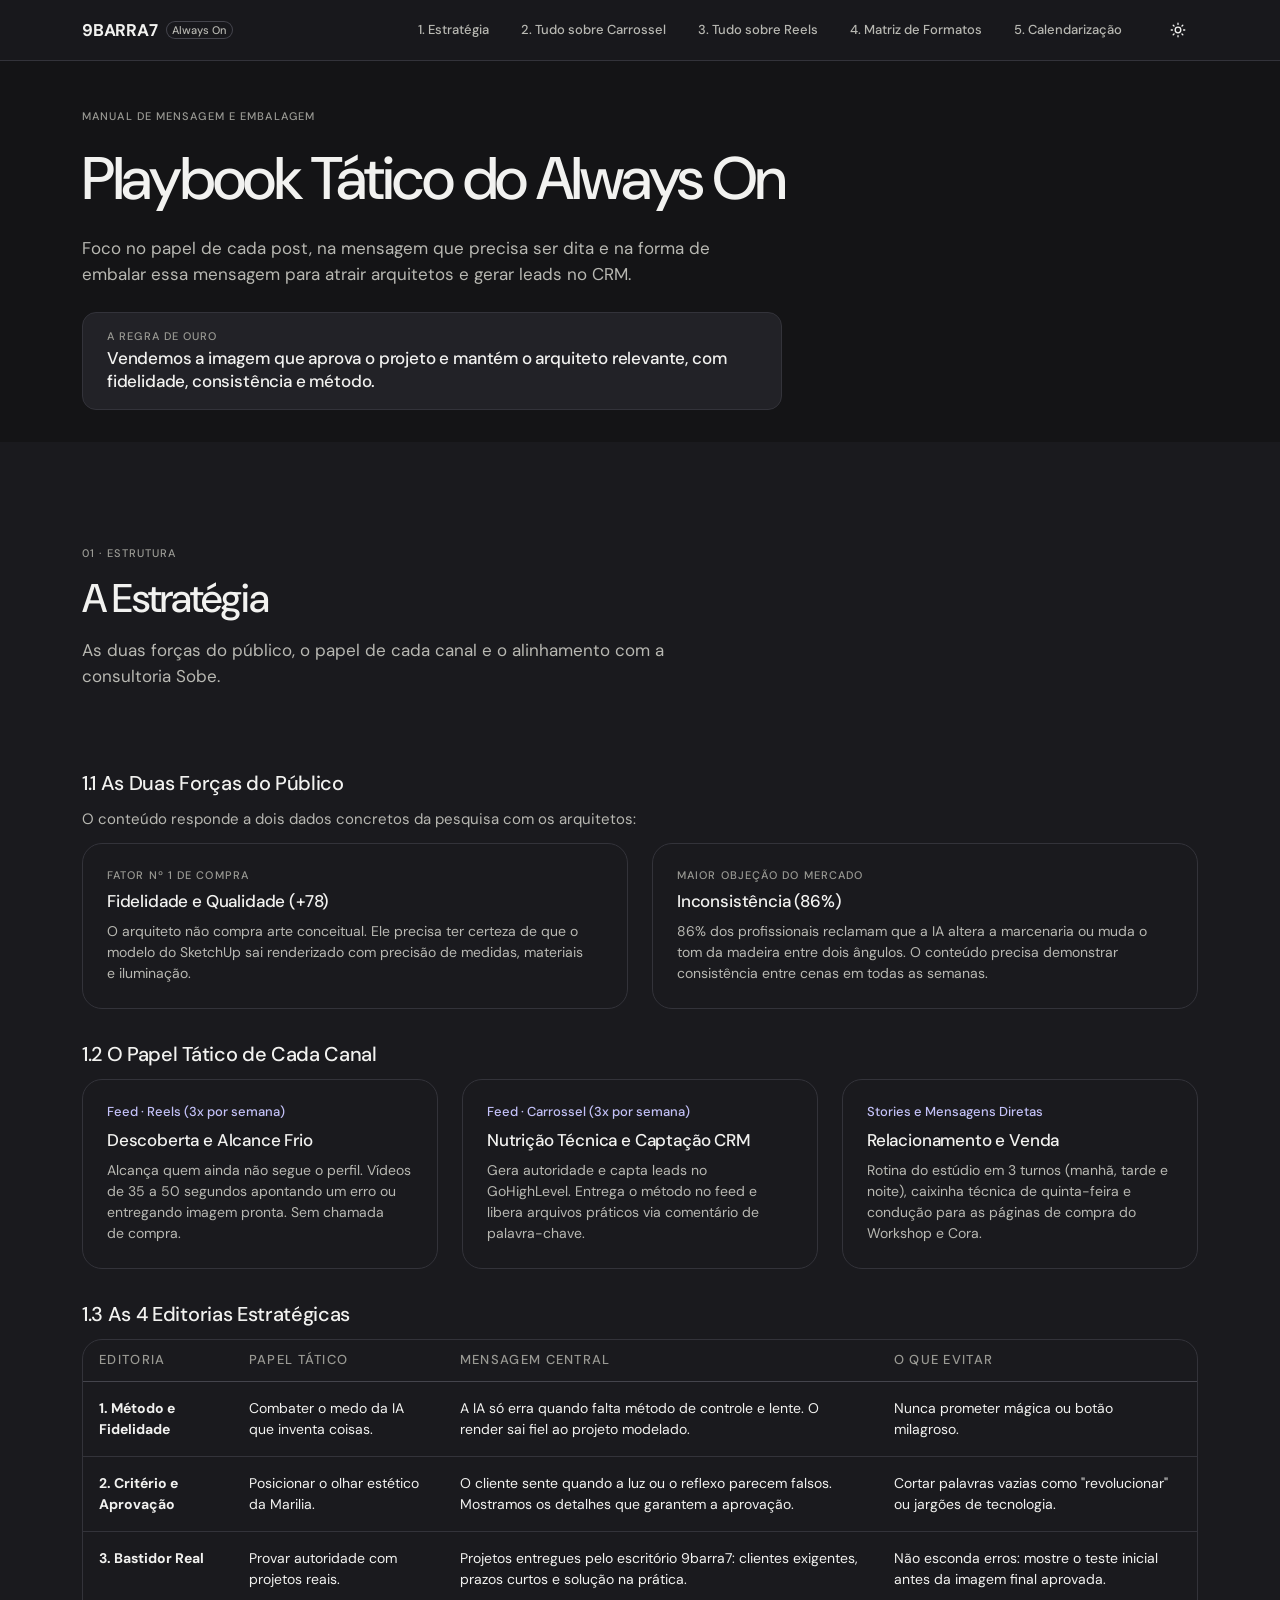
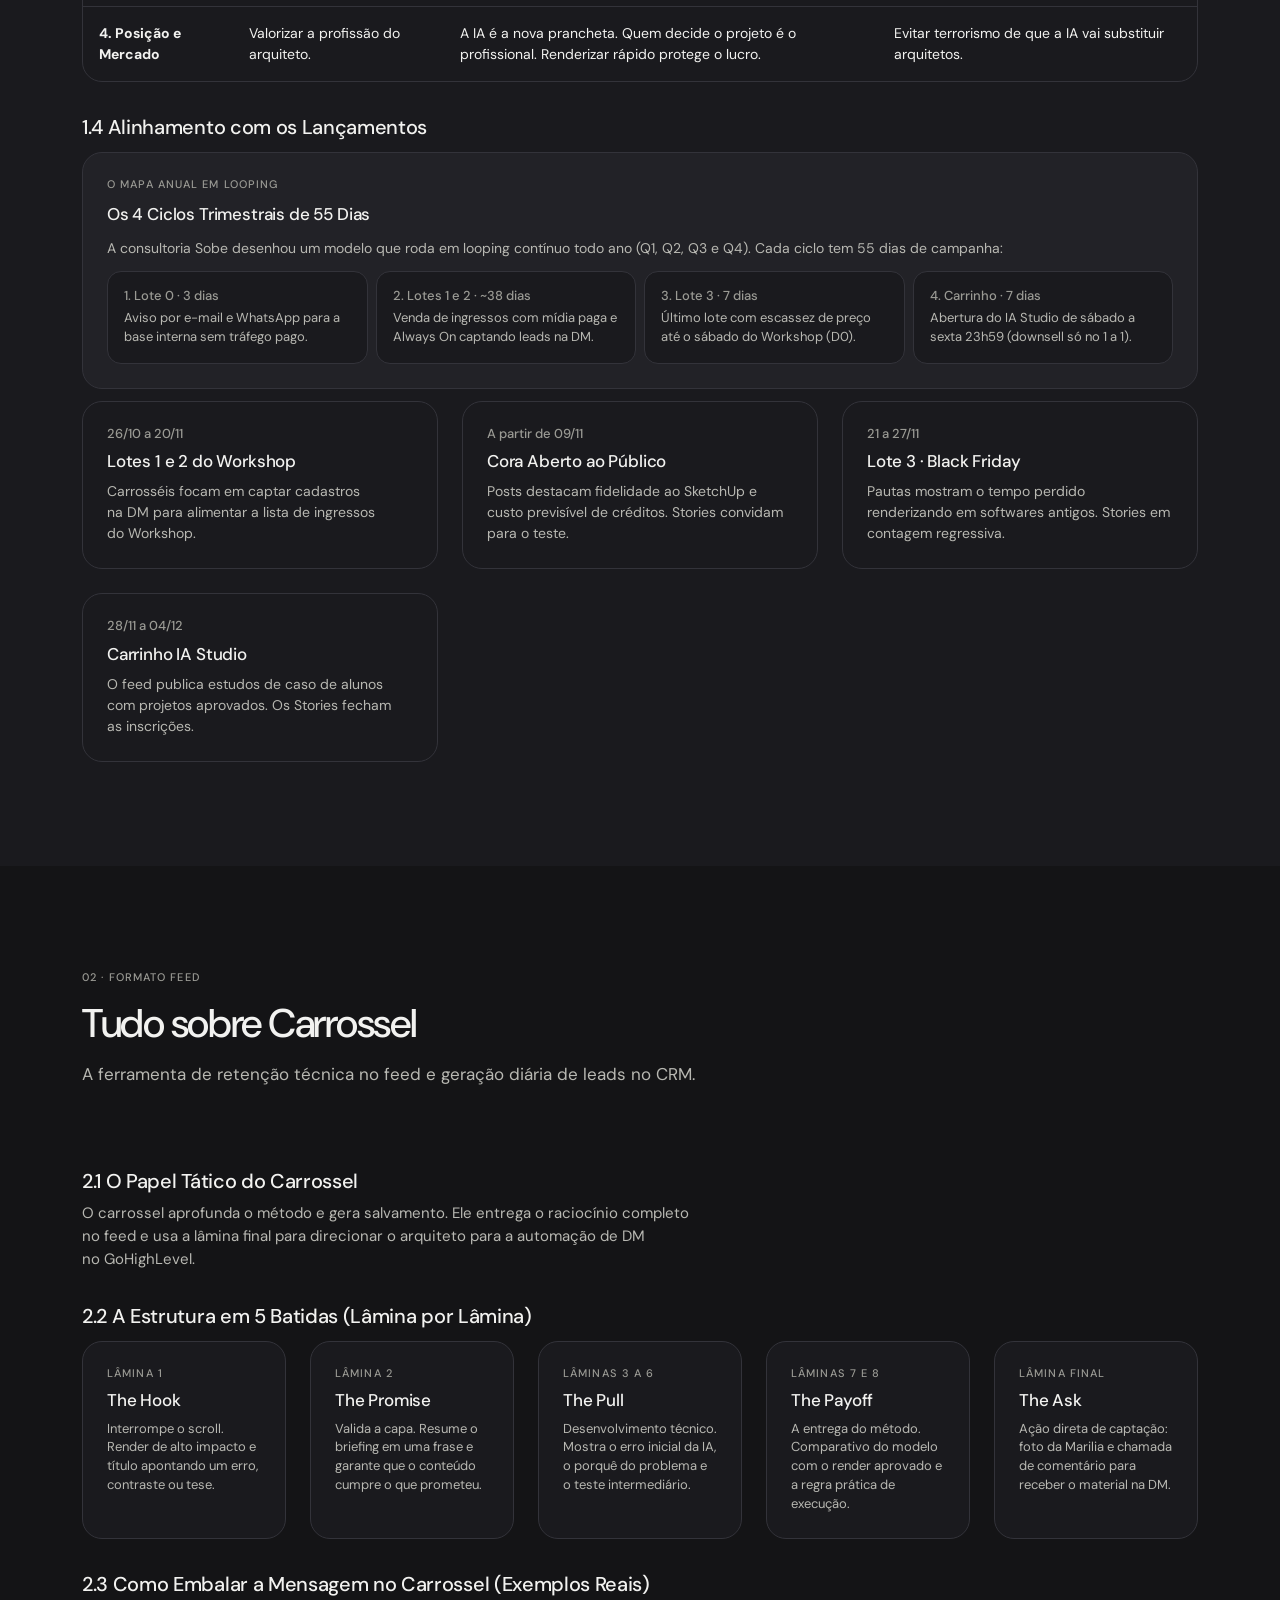
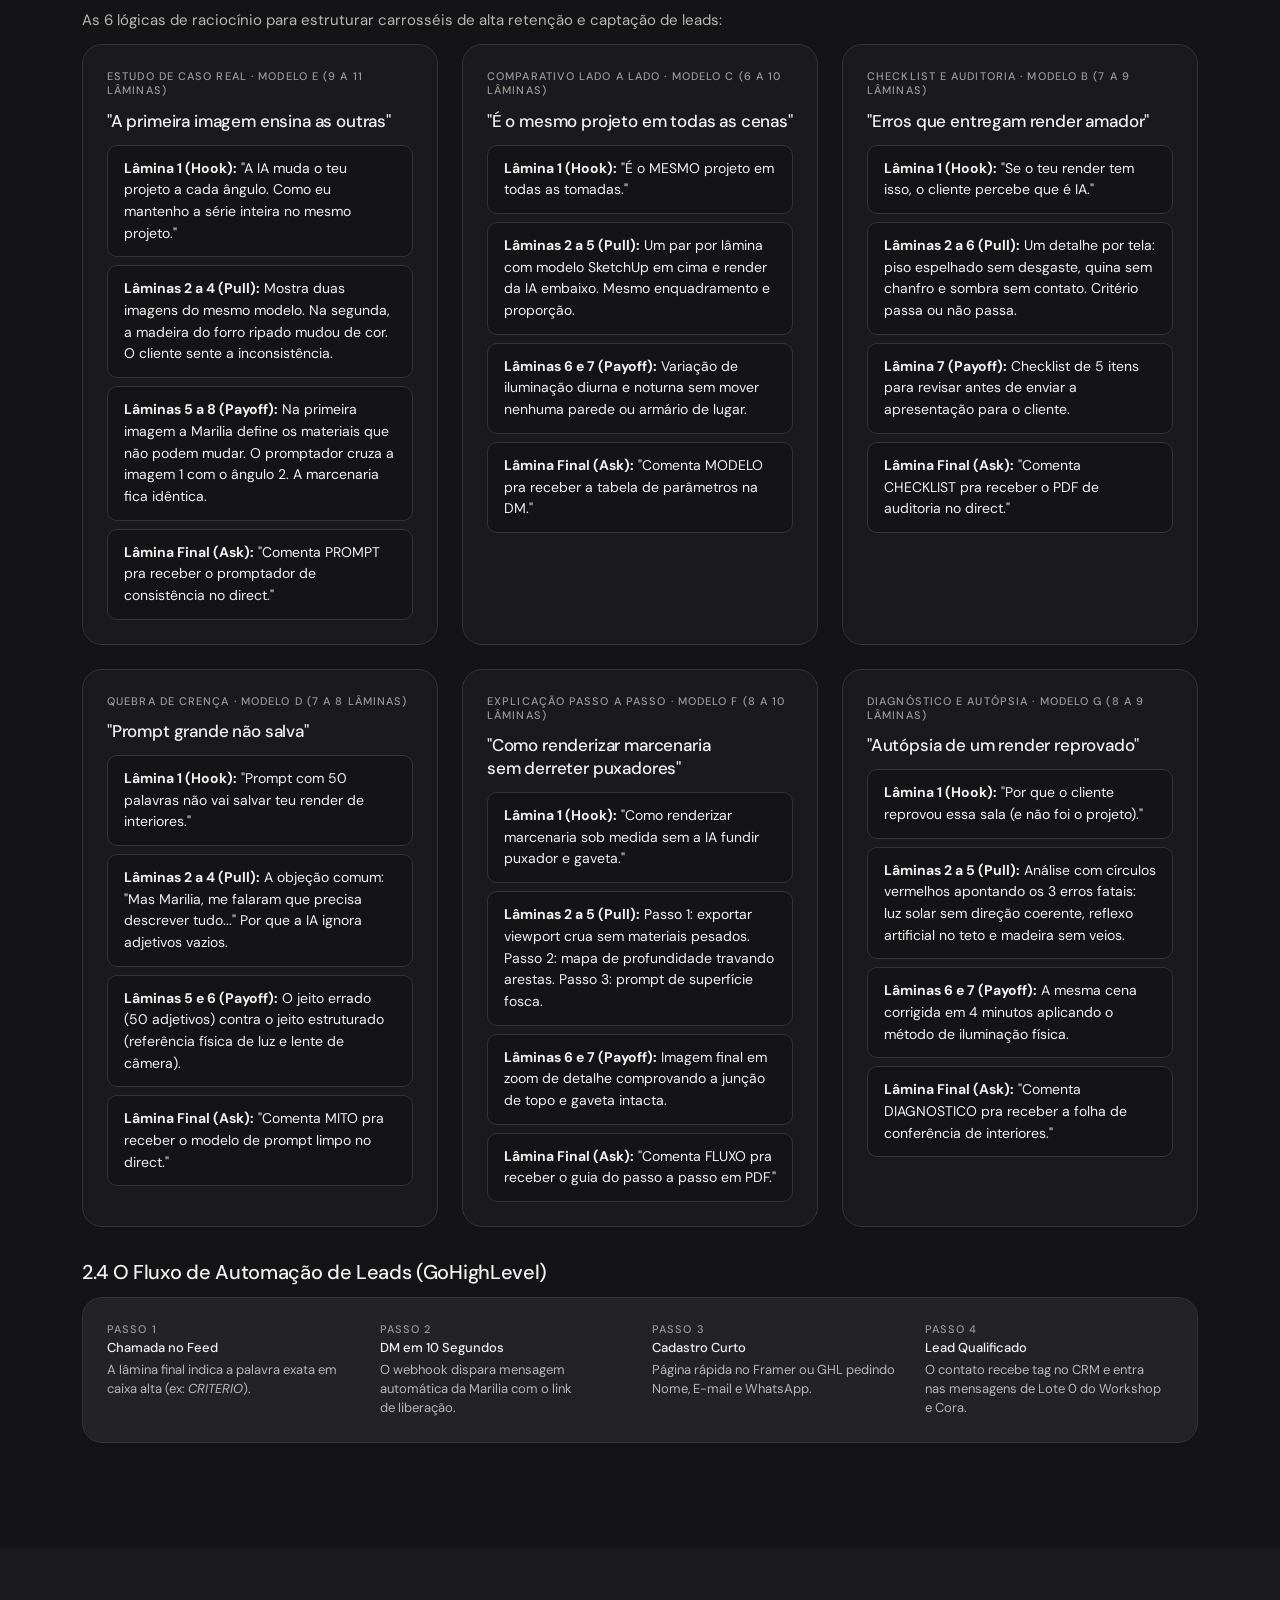
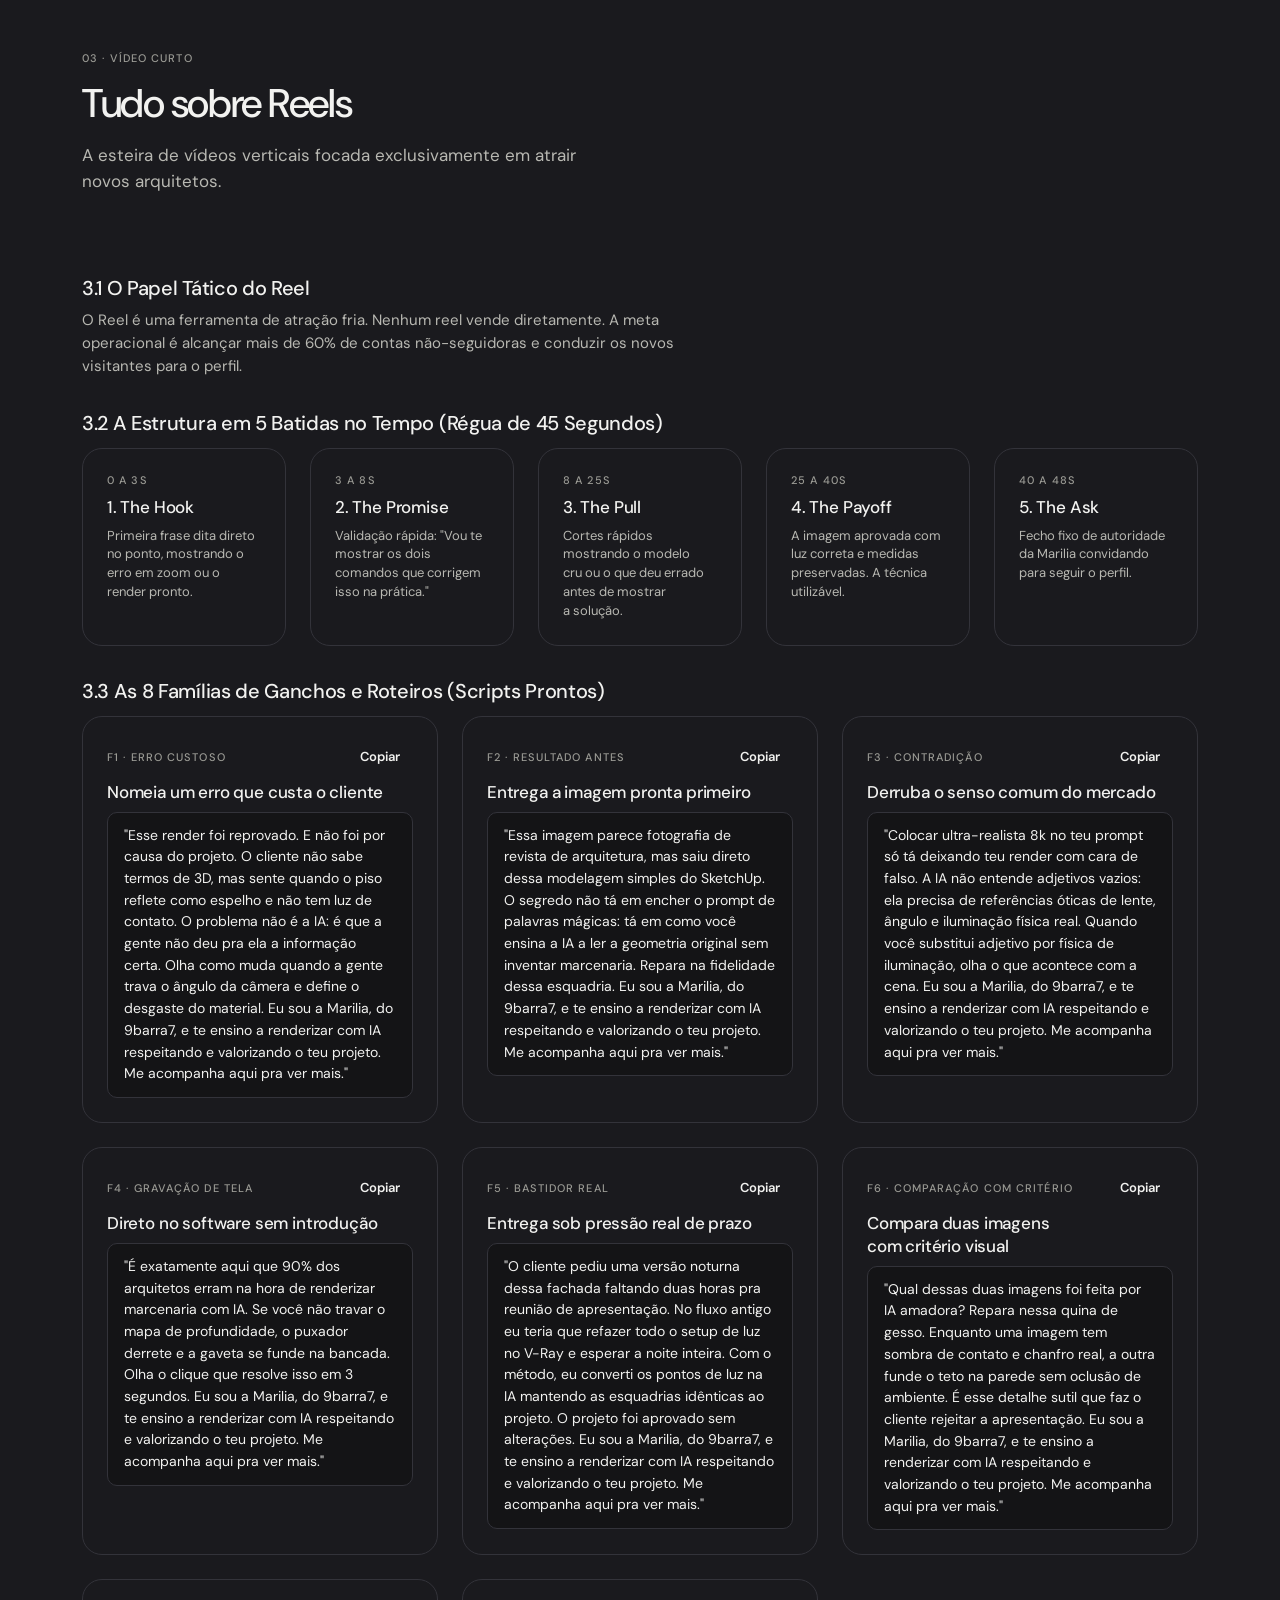
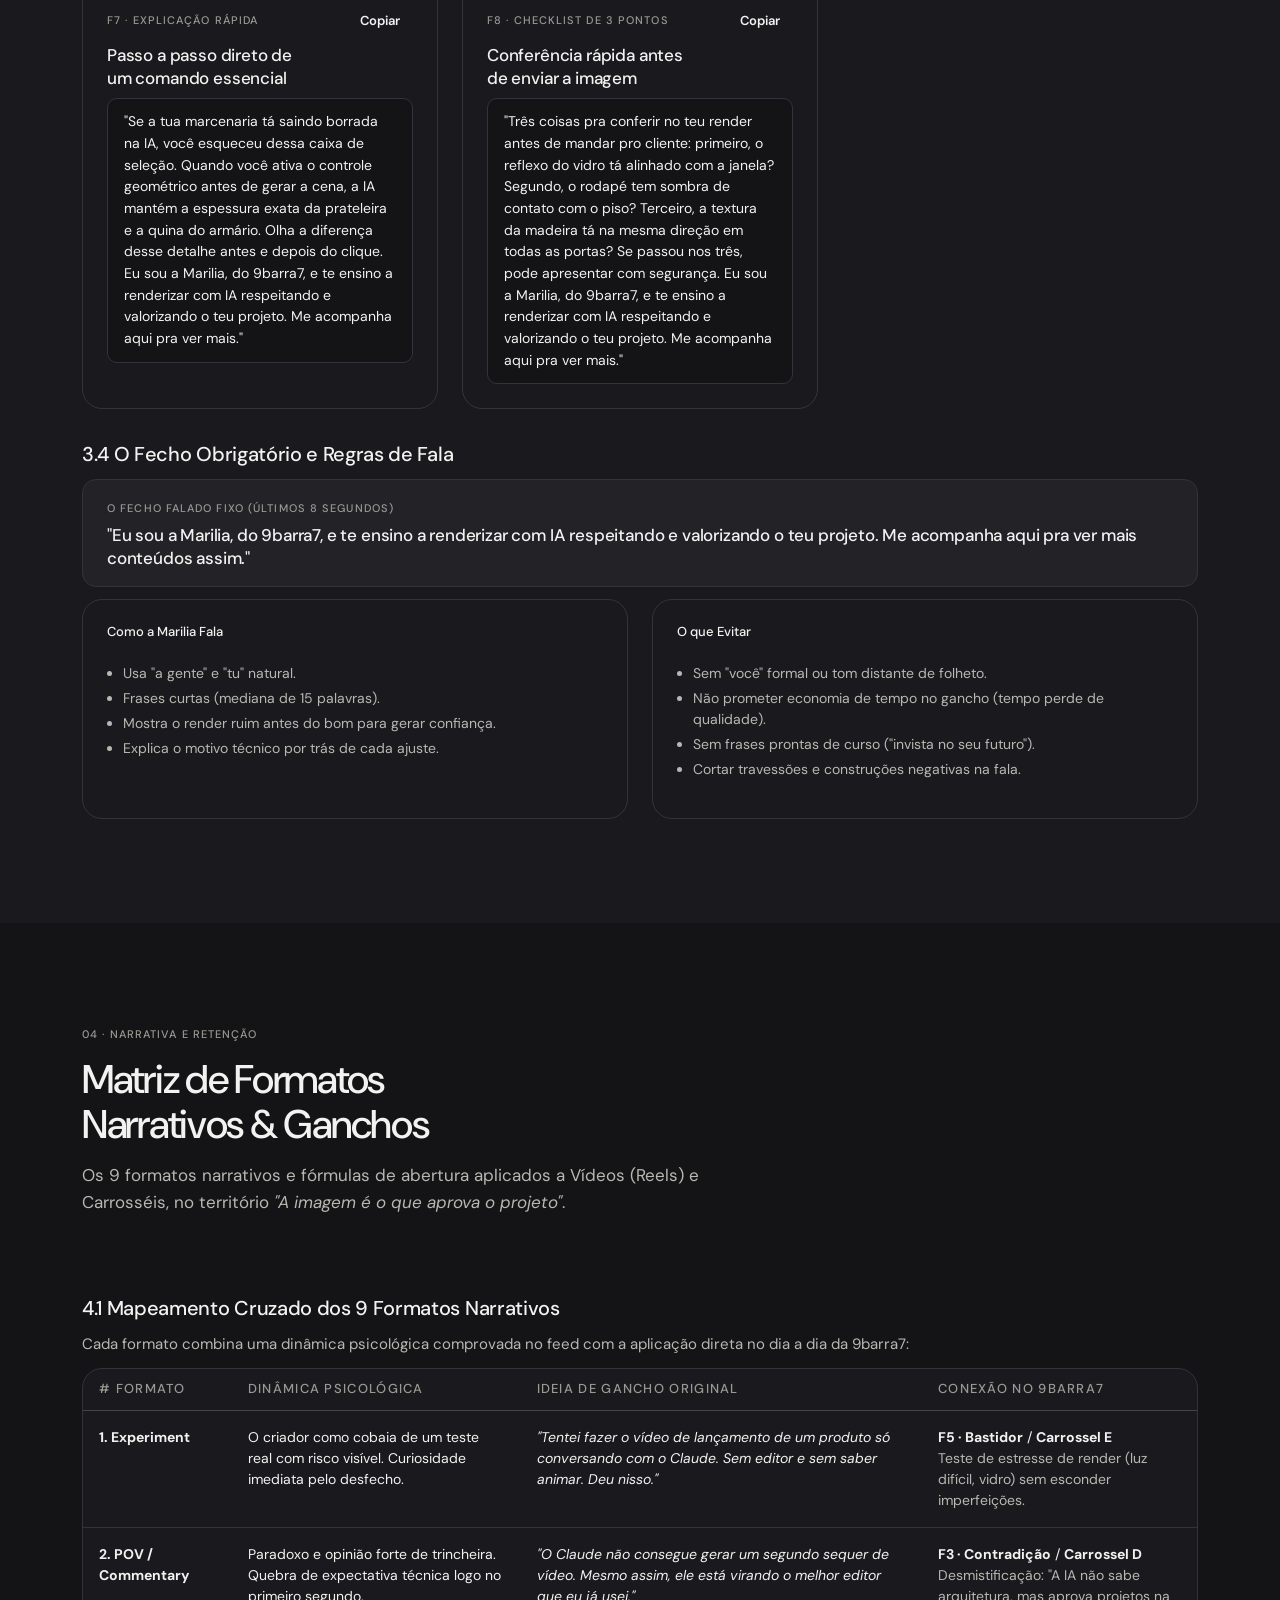
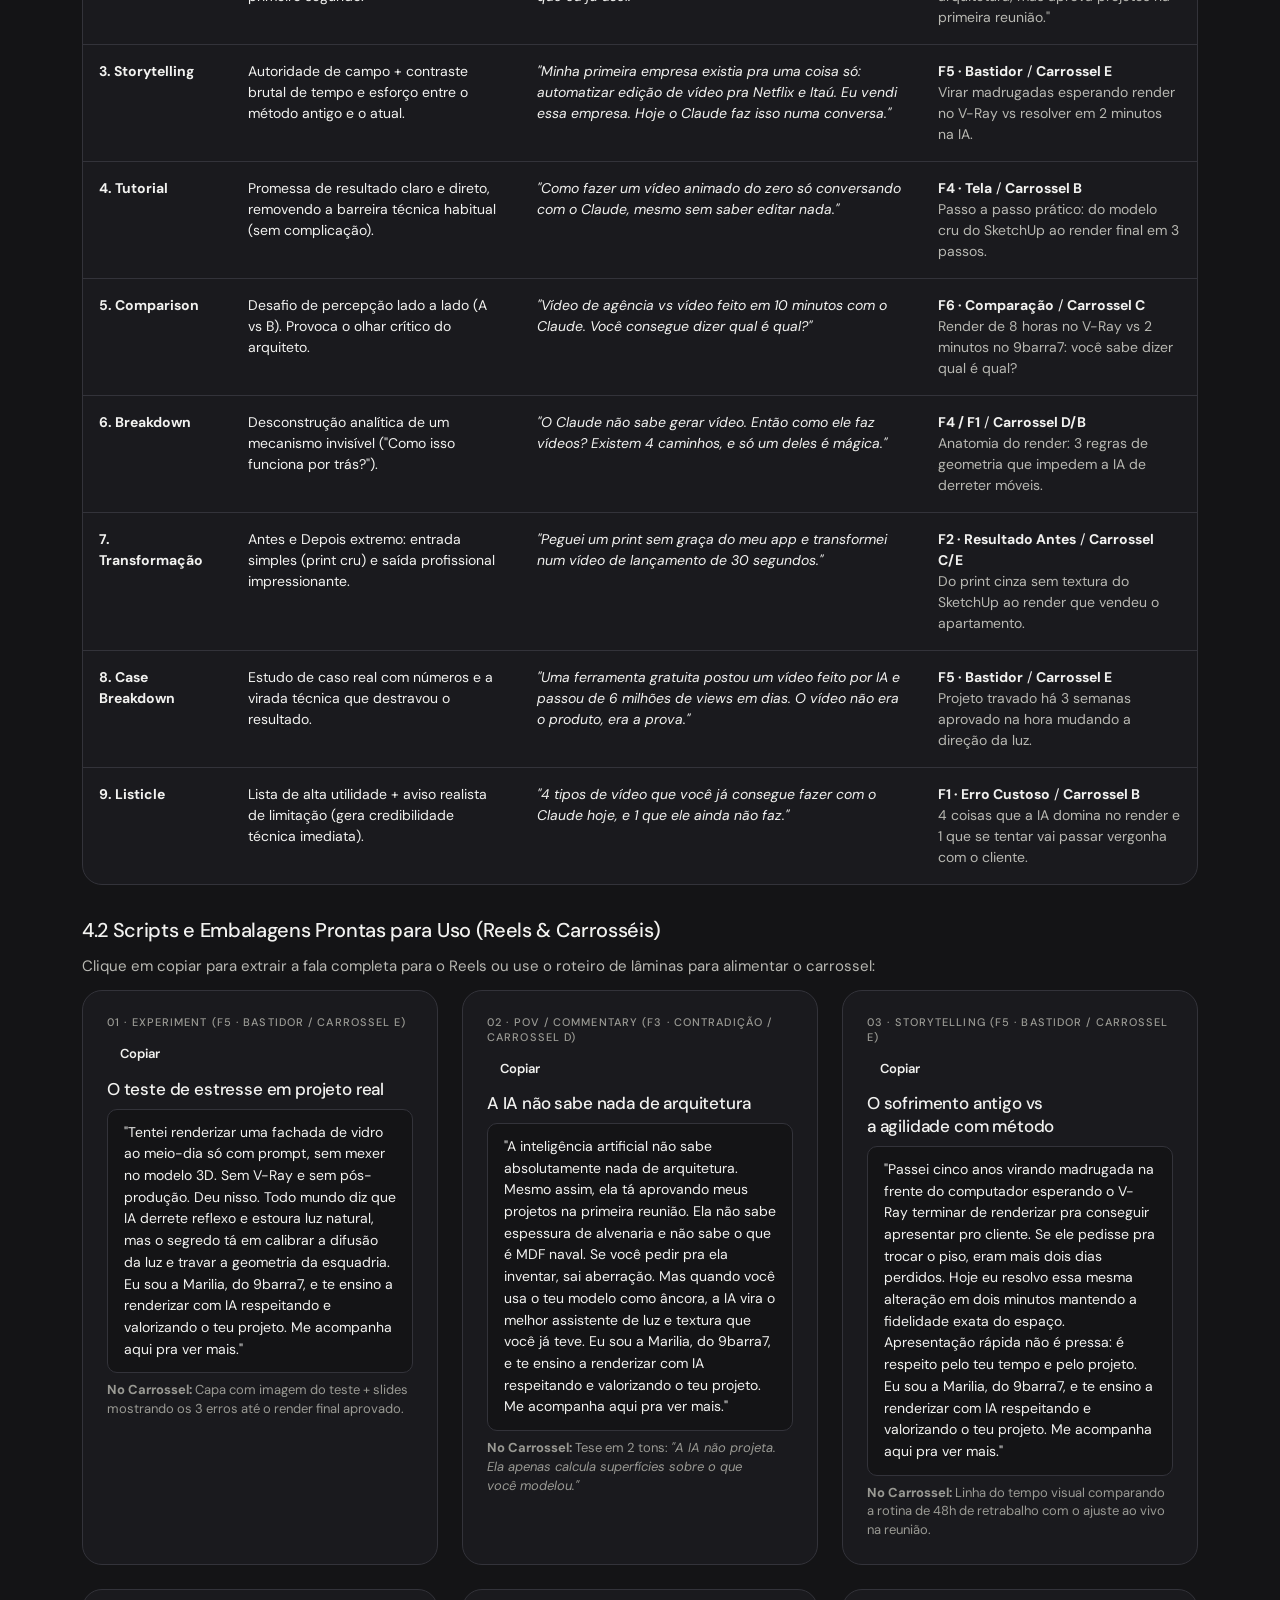
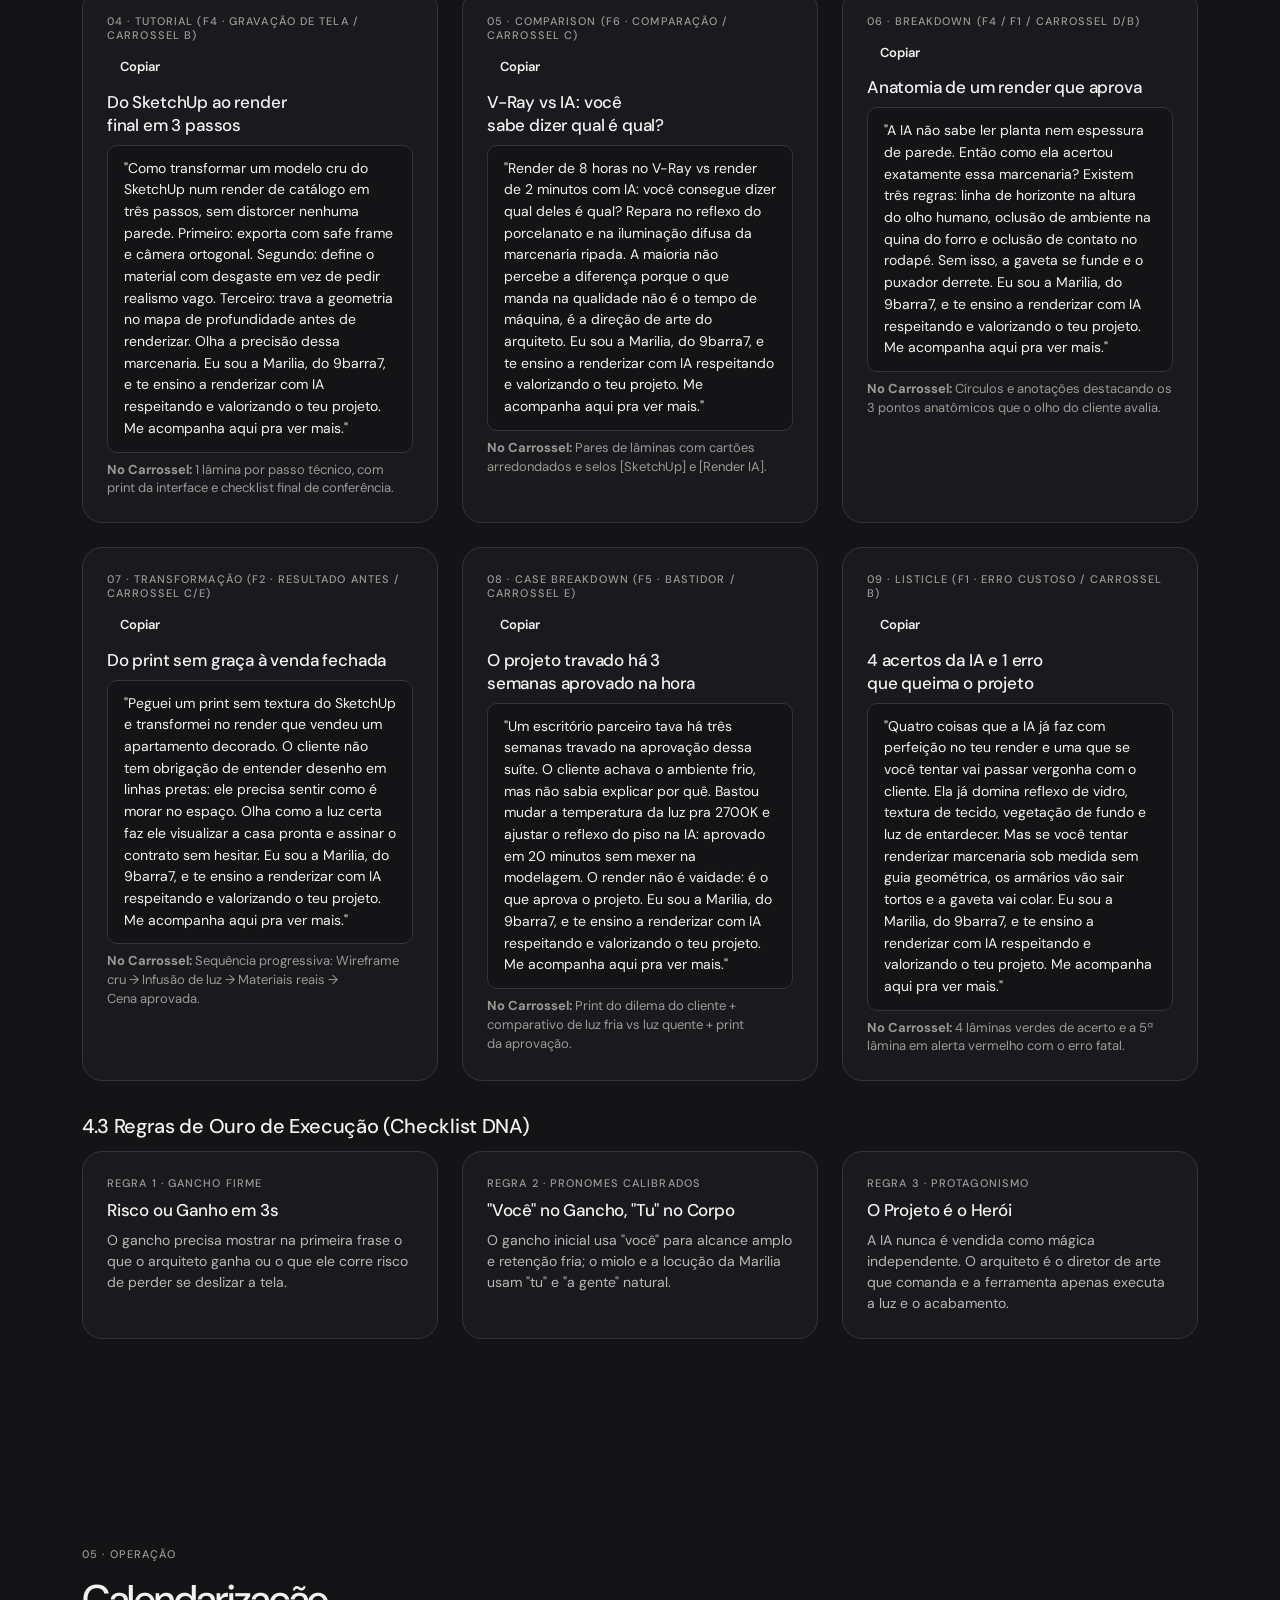
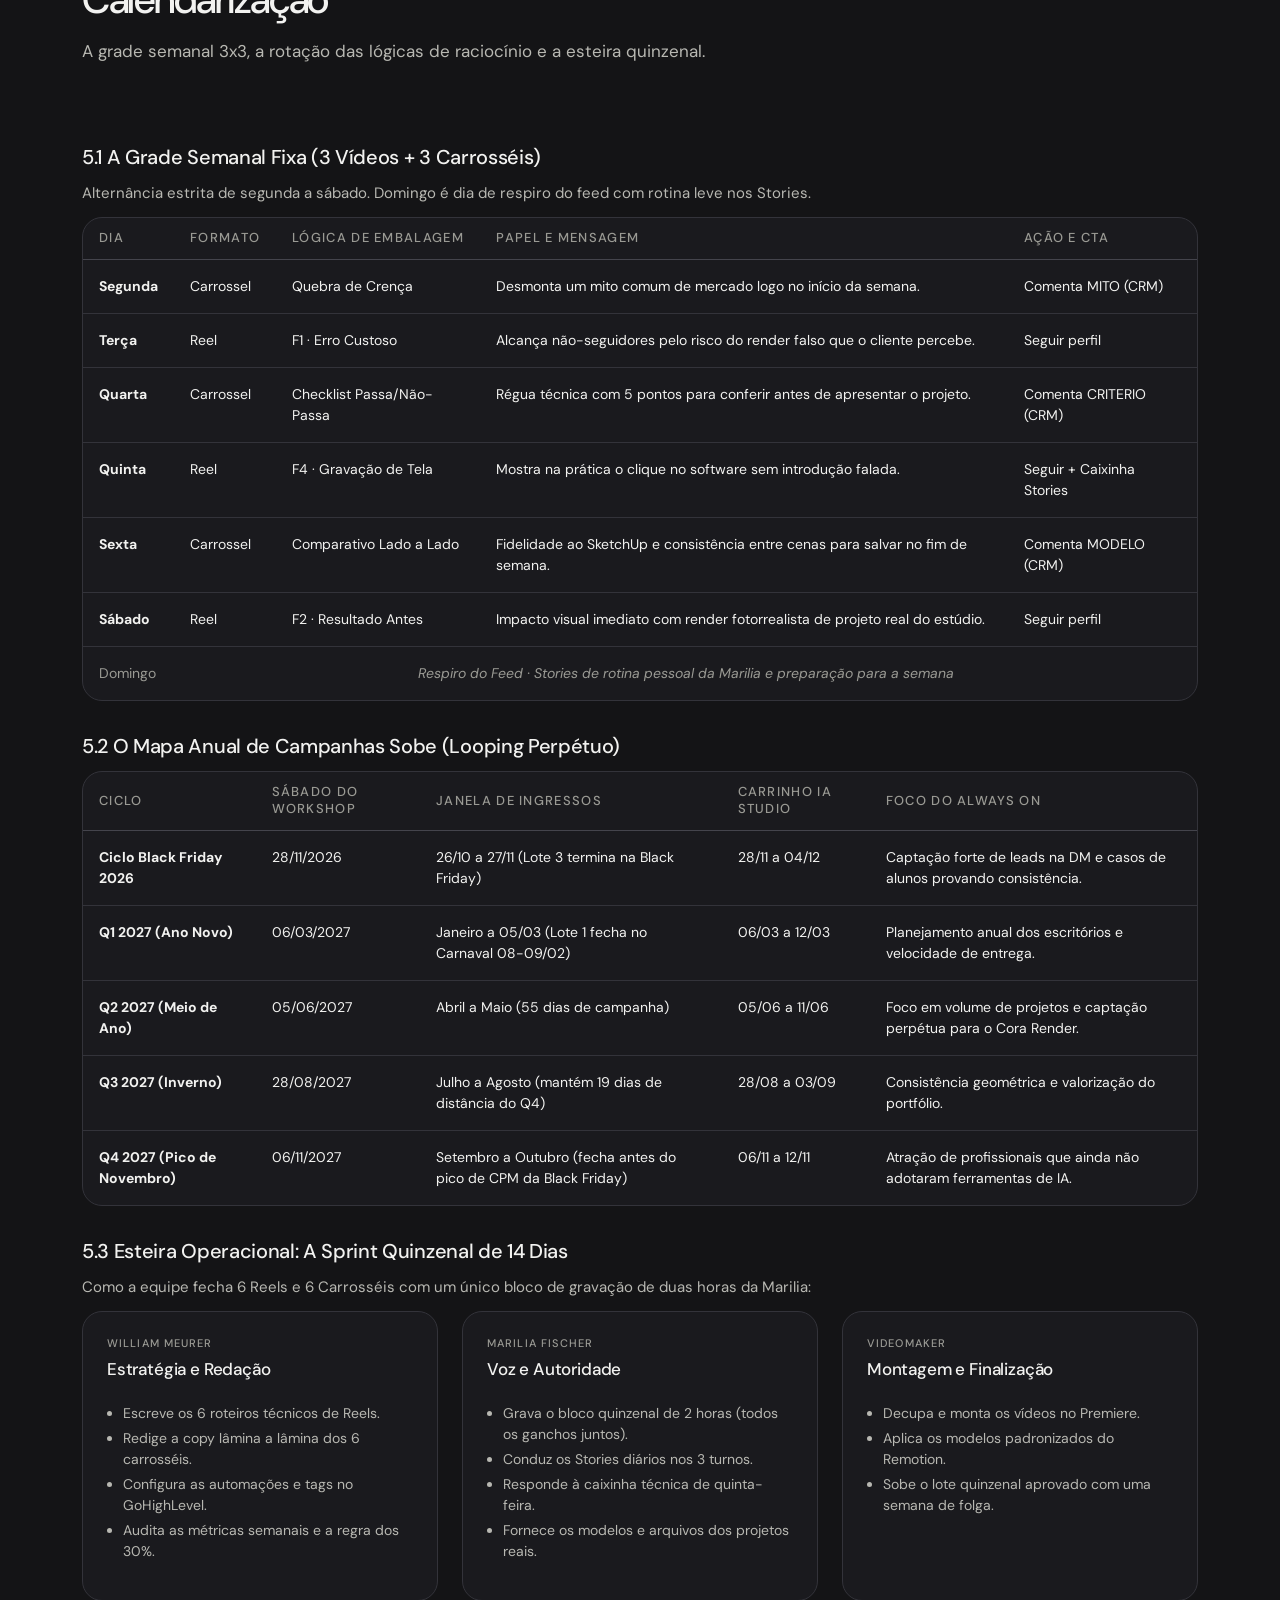
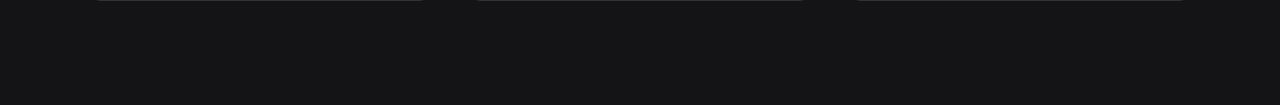
==== commit f76ab51b: "feat: adicionar Matriz de Formatos Narrativos & Ganchos (Seção 04)" ====
--- a/playbook-always-on.html
+++ b/playbook-always-on.html
@@ -124,7 +124,8 @@
       <a href="#estrategia">1. Estratégia</a>
       <a href="#carrossel">2. Tudo sobre Carrossel</a>
       <a href="#reels">3. Tudo sobre Reels</a>
-      <a href="#calendarizacao">4. Calendarização</a>
+      <a href="#formatos-narrativos">4. Matriz de Formatos</a>
+      <a href="#calendarizacao">5. Calendarização</a>
     </nav>
     <button class="btn btn--discreto btn--icone" type="button" data-alternar-tema aria-label="Alternar tema" style="margin-left:8px;">
       <svg class="ic ic--p" aria-hidden="true"><use href="#i-lua"/></svg>
@@ -678,20 +679,280 @@
 
 
   <!-- ================================================================= -->
-  <!-- 4. CALENDARIZAÇÃO                                                 -->
+  <!-- 4. MATRIZ DE FORMATOS NARRATIVOS & GANCHOS                        -->
+  <!-- ================================================================= -->
+  <section id="formatos-narrativos" class="secao">
+    <div class="envelope pilha" style="gap:var(--e-6);">
+      
+      <div class="cab-secao">
+        <span class="t-sobrelinha suave">04 · Narrativa e Retenção</span>
+        <h2 class="t-h1">Matriz de Formatos Narrativos & Ganchos</h2>
+        <p>Os 9 formatos narrativos e fórmulas de abertura aplicados a Vídeos (Reels) e Carrosséis, no território <em>"A imagem é o que aprova o projeto"</em>.</p>
+      </div>
+
+      <!-- 4.1 A Tabela da Matriz -->
+      <div class="pilha" style="gap:var(--e-3);">
+        <h3 class="t-h3">4.1 Mapeamento Cruzado dos 9 Formatos Narrativos</h3>
+        <p class="t-corpo" style="color:var(--texto-2);">
+          Cada formato combina uma dinâmica psicológica comprovada no feed com a aplicação direta no dia a dia da 9barra7:
+        </p>
+
+        <div class="cartao" style="padding:0;overflow-x:auto;">
+          <table class="tabela-quadro">
+            <thead>
+              <tr>
+                <th># Formato</th>
+                <th>Dinâmica Psicológica</th>
+                <th>Ideia de Gancho Original</th>
+                <th>Conexão no 9barra7</th>
+              </tr>
+            </thead>
+            <tbody>
+              <tr>
+                <td><strong>1. Experiment</strong></td>
+                <td>O criador como cobaia de um teste real com risco visível. Curiosidade imediata pelo desfecho.</td>
+                <td><em>"Tentei fazer o vídeo de lançamento de um produto só conversando com o Claude. Sem editor e sem saber animar. Deu nisso."</em></td>
+                <td><strong>F5 · Bastidor</strong> / <strong>Carrossel E</strong><br><span style="color:var(--texto-2);font-size:var(--t-legenda-tam);">Teste de estresse de render (luz difícil, vidro) sem esconder imperfeições.</span></td>
+              </tr>
+              <tr>
+                <td><strong>2. POV / Commentary</strong></td>
+                <td>Paradoxo e opinião forte de trincheira. Quebra de expectativa técnica logo no primeiro segundo.</td>
+                <td><em>"O Claude não consegue gerar um segundo sequer de vídeo. Mesmo assim, ele está virando o melhor editor que eu já usei."</em></td>
+                <td><strong>F3 · Contradição</strong> / <strong>Carrossel D</strong><br><span style="color:var(--texto-2);font-size:var(--t-legenda-tam);">Desmistificação: "A IA não sabe arquitetura, mas aprova projetos na primeira reunião."</span></td>
+              </tr>
+              <tr>
+                <td><strong>3. Storytelling</strong></td>
+                <td>Autoridade de campo + contraste brutal de tempo e esforço entre o método antigo e o atual.</td>
+                <td><em>"Minha primeira empresa existia pra uma coisa só: automatizar edição de vídeo pra Netflix e Itaú. Eu vendi essa empresa. Hoje o Claude faz isso numa conversa."</em></td>
+                <td><strong>F5 · Bastidor</strong> / <strong>Carrossel E</strong><br><span style="color:var(--texto-2);font-size:var(--t-legenda-tam);">Virar madrugadas esperando render no V-Ray vs resolver em 2 minutos na IA.</span></td>
+              </tr>
+              <tr>
+                <td><strong>4. Tutorial</strong></td>
+                <td>Promessa de resultado claro e direto, removendo a barreira técnica habitual (sem complicação).</td>
+                <td><em>"Como fazer um vídeo animado do zero só conversando com o Claude, mesmo sem saber editar nada."</em></td>
+                <td><strong>F4 · Tela</strong> / <strong>Carrossel B</strong><br><span style="color:var(--texto-2);font-size:var(--t-legenda-tam);">Passo a passo prático: do modelo cru do SketchUp ao render final em 3 passos.</span></td>
+              </tr>
+              <tr>
+                <td><strong>5. Comparison</strong></td>
+                <td>Desafio de percepção lado a lado (A vs B). Provoca o olhar crítico do arquiteto.</td>
+                <td><em>"Vídeo de agência vs vídeo feito em 10 minutos com o Claude. Você consegue dizer qual é qual?"</em></td>
+                <td><strong>F6 · Comparação</strong> / <strong>Carrossel C</strong><br><span style="color:var(--texto-2);font-size:var(--t-legenda-tam);">Render de 8 horas no V-Ray vs 2 minutos no 9barra7: você sabe dizer qual é qual?</span></td>
+              </tr>
+              <tr>
+                <td><strong>6. Breakdown</strong></td>
+                <td>Desconstrução analítica de um mecanismo invisível ("Como isso funciona por trás?").</td>
+                <td><em>"O Claude não sabe gerar vídeo. Então como ele faz vídeos? Existem 4 caminhos, e só um deles é mágica."</em></td>
+                <td><strong>F4 / F1</strong> / <strong>Carrossel D/B</strong><br><span style="color:var(--texto-2);font-size:var(--t-legenda-tam);">Anatomia do render: 3 regras de geometria que impedem a IA de derreter móveis.</span></td>
+              </tr>
+              <tr>
+                <td><strong>7. Transformação</strong></td>
+                <td>Antes e Depois extremo: entrada simples (print cru) e saída profissional impressionante.</td>
+                <td><em>"Peguei um print sem graça do meu app e transformei num vídeo de lançamento de 30 segundos."</em></td>
+                <td><strong>F2 · Resultado Antes</strong> / <strong>Carrossel C/E</strong><br><span style="color:var(--texto-2);font-size:var(--t-legenda-tam);">Do print cinza sem textura do SketchUp ao render que vendeu o apartamento.</span></td>
+              </tr>
+              <tr>
+                <td><strong>8. Case Breakdown</strong></td>
+                <td>Estudo de caso real com números e a virada técnica que destravou o resultado.</td>
+                <td><em>"Uma ferramenta gratuita postou um vídeo feito por IA e passou de 6 milhões de views em dias. O vídeo não era o produto, era a prova."</em></td>
+                <td><strong>F5 · Bastidor</strong> / <strong>Carrossel E</strong><br><span style="color:var(--texto-2);font-size:var(--t-legenda-tam);">Projeto travado há 3 semanas aprovado na hora mudando a direção da luz.</span></td>
+              </tr>
+              <tr>
+                <td><strong>9. Listicle</strong></td>
+                <td>Lista de alta utilidade + aviso realista de limitação (gera credibilidade técnica imediata).</td>
+                <td><em>"4 tipos de vídeo que você já consegue fazer com o Claude hoje, e 1 que ele ainda não faz."</em></td>
+                <td><strong>F1 · Erro Custoso</strong> / <strong>Carrossel B</strong><br><span style="color:var(--texto-2);font-size:var(--t-legenda-tam);">4 coisas que a IA domina no render e 1 que se tentar vai passar vergonha com o cliente.</span></td>
+              </tr>
+            </tbody>
+          </table>
+        </div>
+      </div>
+
+      <!-- 4.2 Scripts Prontos com Botão de Copiar -->
+      <div class="pilha" style="gap:var(--e-3);">
+        <h3 class="t-h3">4.2 Scripts e Embalagens Prontas para Uso (Reels & Carrosséis)</h3>
+        <p class="t-corpo" style="color:var(--texto-2);">
+          Clique em copiar para extrair a fala completa para o Reels ou use o roteiro de lâminas para alimentar o carrossel:
+        </p>
+
+        <div class="grade-cards">
+          <!-- Card 1: Experiment -->
+          <div class="cartao pilha" style="gap:var(--e-2);">
+            <div class="linha" style="justify-content:space-between;align-items:center;">
+              <span class="t-sobrelinha suave">01 · Experiment (F5 · Bastidor / Carrossel E)</span>
+              <button class="btn btn--discreto btn--p" onclick="copiarTexto(this)">Copiar</button>
+            </div>
+            <h4 class="t-h4">O teste de estresse em projeto real</h4>
+            <div class="caixa-roteiro">
+              "Tentei renderizar uma fachada de vidro ao meio-dia só com prompt, sem mexer no modelo 3D. Sem V-Ray e sem pós-produção. Deu nisso. Todo mundo diz que IA derrete reflexo e estoura luz natural, mas o segredo tá em calibrar a difusão da luz e travar a geometria da esquadria. Eu sou a Marilia, do 9barra7, e te ensino a renderizar com IA respeitando e valorizando o teu projeto. Me acompanha aqui pra ver mais."
+            </div>
+            <p class="t-legenda" style="color:var(--texto-3);">
+              <strong>No Carrossel:</strong> Capa com imagem do teste + slides mostrando os 3 erros até o render final aprovado.
+            </p>
+          </div>
+
+          <!-- Card 2: POV / Commentary -->
+          <div class="cartao pilha" style="gap:var(--e-2);">
+            <div class="linha" style="justify-content:space-between;align-items:center;">
+              <span class="t-sobrelinha suave">02 · POV / Commentary (F3 · Contradição / Carrossel D)</span>
+              <button class="btn btn--discreto btn--p" onclick="copiarTexto(this)">Copiar</button>
+            </div>
+            <h4 class="t-h4">A IA não sabe nada de arquitetura</h4>
+            <div class="caixa-roteiro">
+              "A inteligência artificial não sabe absolutamente nada de arquitetura. Mesmo assim, ela tá aprovando meus projetos na primeira reunião. Ela não sabe espessura de alvenaria e não sabe o que é MDF naval. Se você pedir pra ela inventar, sai aberração. Mas quando você usa o teu modelo como âncora, a IA vira o melhor assistente de luz e textura que você já teve. Eu sou a Marilia, do 9barra7, e te ensino a renderizar com IA respeitando e valorizando o teu projeto. Me acompanha aqui pra ver mais."
+            </div>
+            <p class="t-legenda" style="color:var(--texto-3);">
+              <strong>No Carrossel:</strong> Tese em 2 tons: <em>"A IA não projeta. Ela apenas calcula superfícies sobre o que você modelou."</em>
+            </p>
+          </div>
+
+          <!-- Card 3: Storytelling -->
+          <div class="cartao pilha" style="gap:var(--e-2);">
+            <div class="linha" style="justify-content:space-between;align-items:center;">
+              <span class="t-sobrelinha suave">03 · Storytelling (F5 · Bastidor / Carrossel E)</span>
+              <button class="btn btn--discreto btn--p" onclick="copiarTexto(this)">Copiar</button>
+            </div>
+            <h4 class="t-h4">O sofrimento antigo vs a agilidade com método</h4>
+            <div class="caixa-roteiro">
+              "Passei cinco anos virando madrugada na frente do computador esperando o V-Ray terminar de renderizar pra conseguir apresentar pro cliente. Se ele pedisse pra trocar o piso, eram mais dois dias perdidos. Hoje eu resolvo essa mesma alteração em dois minutos mantendo a fidelidade exata do espaço. Apresentação rápida não é pressa: é respeito pelo teu tempo e pelo projeto. Eu sou a Marilia, do 9barra7, e te ensino a renderizar com IA respeitando e valorizando o teu projeto. Me acompanha aqui pra ver mais."
+            </div>
+            <p class="t-legenda" style="color:var(--texto-3);">
+              <strong>No Carrossel:</strong> Linha do tempo visual comparando a rotina de 48h de retrabalho com o ajuste ao vivo na reunião.
+            </p>
+          </div>
+
+          <!-- Card 4: Tutorial -->
+          <div class="cartao pilha" style="gap:var(--e-2);">
+            <div class="linha" style="justify-content:space-between;align-items:center;">
+              <span class="t-sobrelinha suave">04 · Tutorial (F4 · Gravação de Tela / Carrossel B)</span>
+              <button class="btn btn--discreto btn--p" onclick="copiarTexto(this)">Copiar</button>
+            </div>
+            <h4 class="t-h4">Do SketchUp ao render final em 3 passos</h4>
+            <div class="caixa-roteiro">
+              "Como transformar um modelo cru do SketchUp num render de catálogo em três passos, sem distorcer nenhuma parede. Primeiro: exporta com safe frame e câmera ortogonal. Segundo: define o material com desgaste em vez de pedir realismo vago. Terceiro: trava a geometria no mapa de profundidade antes de renderizar. Olha a precisão dessa marcenaria. Eu sou a Marilia, do 9barra7, e te ensino a renderizar com IA respeitando e valorizando o teu projeto. Me acompanha aqui pra ver mais."
+            </div>
+            <p class="t-legenda" style="color:var(--texto-3);">
+              <strong>No Carrossel:</strong> 1 lâmina por passo técnico, com print da interface e checklist final de conferência.
+            </p>
+          </div>
+
+          <!-- Card 5: Comparison -->
+          <div class="cartao pilha" style="gap:var(--e-2);">
+            <div class="linha" style="justify-content:space-between;align-items:center;">
+              <span class="t-sobrelinha suave">05 · Comparison (F6 · Comparação / Carrossel C)</span>
+              <button class="btn btn--discreto btn--p" onclick="copiarTexto(this)">Copiar</button>
+            </div>
+            <h4 class="t-h4">V-Ray vs IA: você sabe dizer qual é qual?</h4>
+            <div class="caixa-roteiro">
+              "Render de 8 horas no V-Ray vs render de 2 minutos com IA: você consegue dizer qual deles é qual? Repara no reflexo do porcelanato e na iluminação difusa da marcenaria ripada. A maioria não percebe a diferença porque o que manda na qualidade não é o tempo de máquina, é a direção de arte do arquiteto. Eu sou a Marilia, do 9barra7, e te ensino a renderizar com IA respeitando e valorizando o teu projeto. Me acompanha aqui pra ver mais."
+            </div>
+            <p class="t-legenda" style="color:var(--texto-3);">
+              <strong>No Carrossel:</strong> Pares de lâminas com cartões arredondados e selos [SketchUp] e [Render IA].
+            </p>
+          </div>
+
+          <!-- Card 6: Breakdown -->
+          <div class="cartao pilha" style="gap:var(--e-2);">
+            <div class="linha" style="justify-content:space-between;align-items:center;">
+              <span class="t-sobrelinha suave">06 · Breakdown (F4 / F1 / Carrossel D/B)</span>
+              <button class="btn btn--discreto btn--p" onclick="copiarTexto(this)">Copiar</button>
+            </div>
+            <h4 class="t-h4">Anatomia de um render que aprova</h4>
+            <div class="caixa-roteiro">
+              "A IA não sabe ler planta nem espessura de parede. Então como ela acertou exatamente essa marcenaria? Existem três regras: linha de horizonte na altura do olho humano, oclusão de ambiente na quina do forro e oclusão de contato no rodapé. Sem isso, a gaveta se funde e o puxador derrete. Eu sou a Marilia, do 9barra7, e te ensino a renderizar com IA respeitando e valorizando o teu projeto. Me acompanha aqui pra ver mais."
+            </div>
+            <p class="t-legenda" style="color:var(--texto-3);">
+              <strong>No Carrossel:</strong> Círculos e anotações destacando os 3 pontos anatômicos que o olho do cliente avalia.
+            </p>
+          </div>
+
+          <!-- Card 7: Transformação -->
+          <div class="cartao pilha" style="gap:var(--e-2);">
+            <div class="linha" style="justify-content:space-between;align-items:center;">
+              <span class="t-sobrelinha suave">07 · Transformação (F2 · Resultado Antes / Carrossel C/E)</span>
+              <button class="btn btn--discreto btn--p" onclick="copiarTexto(this)">Copiar</button>
+            </div>
+            <h4 class="t-h4">Do print sem graça à venda fechada</h4>
+            <div class="caixa-roteiro">
+              "Peguei um print sem textura do SketchUp e transformei no render que vendeu um apartamento decorado. O cliente não tem obrigação de entender desenho em linhas pretas: ele precisa sentir como é morar no espaço. Olha como a luz certa faz ele visualizar a casa pronta e assinar o contrato sem hesitar. Eu sou a Marilia, do 9barra7, e te ensino a renderizar com IA respeitando e valorizando o teu projeto. Me acompanha aqui pra ver mais."
+            </div>
+            <p class="t-legenda" style="color:var(--texto-3);">
+              <strong>No Carrossel:</strong> Sequência progressiva: Wireframe cru → Infusão de luz → Materiais reais → Cena aprovada.
+            </p>
+          </div>
+
+          <!-- Card 8: Case Breakdown -->
+          <div class="cartao pilha" style="gap:var(--e-2);">
+            <div class="linha" style="justify-content:space-between;align-items:center;">
+              <span class="t-sobrelinha suave">08 · Case Breakdown (F5 · Bastidor / Carrossel E)</span>
+              <button class="btn btn--discreto btn--p" onclick="copiarTexto(this)">Copiar</button>
+            </div>
+            <h4 class="t-h4">O projeto travado há 3 semanas aprovado na hora</h4>
+            <div class="caixa-roteiro">
+              "Um escritório parceiro tava há três semanas travado na aprovação dessa suíte. O cliente achava o ambiente frio, mas não sabia explicar por quê. Bastou mudar a temperatura da luz pra 2700K e ajustar o reflexo do piso na IA: aprovado em 20 minutos sem mexer na modelagem. O render não é vaidade: é o que aprova o projeto. Eu sou a Marilia, do 9barra7, e te ensino a renderizar com IA respeitando e valorizando o teu projeto. Me acompanha aqui pra ver mais."
+            </div>
+            <p class="t-legenda" style="color:var(--texto-3);">
+              <strong>No Carrossel:</strong> Print do dilema do cliente + comparativo de luz fria vs luz quente + print da aprovação.
+            </p>
+          </div>
+
+          <!-- Card 9: Listicle -->
+          <div class="cartao pilha" style="gap:var(--e-2);">
+            <div class="linha" style="justify-content:space-between;align-items:center;">
+              <span class="t-sobrelinha suave">09 · Listicle (F1 · Erro Custoso / Carrossel B)</span>
+              <button class="btn btn--discreto btn--p" onclick="copiarTexto(this)">Copiar</button>
+            </div>
+            <h4 class="t-h4">4 acertos da IA e 1 erro que queima o projeto</h4>
+            <div class="caixa-roteiro">
+              "Quatro coisas que a IA já faz com perfeição no teu render e uma que se você tentar vai passar vergonha com o cliente. Ela já domina reflexo de vidro, textura de tecido, vegetação de fundo e luz de entardecer. Mas se você tentar renderizar marcenaria sob medida sem guia geométrica, os armários vão sair tortos e a gaveta vai colar. Eu sou a Marilia, do 9barra7, e te ensino a renderizar com IA respeitando e valorizando o teu projeto. Me acompanha aqui pra ver mais."
+            </div>
+            <p class="t-legenda" style="color:var(--texto-3);">
+              <strong>No Carrossel:</strong> 4 lâminas verdes de acerto e a 5ª lâmina em alerta vermelho com o erro fatal.
+            </p>
+          </div>
+        </div>
+      </div>
+
+      <!-- 4.3 Checklist de Rastreio Anti-Slop -->
+      <div class="pilha" style="gap:var(--e-3);">
+        <h3 class="t-h3">4.3 Regras de Ouro de Execução (Checklist DNA)</h3>
+        <div class="grade-cards">
+          <div class="cartao pilha" style="gap:var(--e-2);">
+            <span class="t-sobrelinha suave">Regra 1 · Gancho Firme</span>
+            <strong class="t-h4">Risco ou Ganho em 3s</strong>
+            <p class="t-corpo-p" style="color:var(--texto-2);">O gancho precisa mostrar na primeira frase o que o arquiteto ganha ou o que ele corre risco de perder se deslizar a tela.</p>
+          </div>
+          <div class="cartao pilha" style="gap:var(--e-2);">
+            <span class="t-sobrelinha suave">Regra 2 · Pronomes Calibrados</span>
+            <strong class="t-h4">"Você" no Gancho, "Tu" no Corpo</strong>
+            <p class="t-corpo-p" style="color:var(--texto-2);">O gancho inicial usa "você" para alcance amplo e retenção fria; o miolo e a locução da Marilia usam "tu" e "a gente" natural.</p>
+          </div>
+          <div class="cartao pilha" style="gap:var(--e-2);">
+            <span class="t-sobrelinha suave">Regra 3 · Protagonismo</span>
+            <strong class="t-h4">O Projeto é o Herói</strong>
+            <p class="t-corpo-p" style="color:var(--texto-2);">A IA nunca é vendida como mágica independente. O arquiteto é o diretor de arte que comanda e a ferramenta apenas executa a luz e o acabamento.</p>
+          </div>
+        </div>
+      </div>
+
+    </div>
+  </section>
+
+
+  <!-- ================================================================= -->
+  <!-- 5. CALENDARIZAÇÃO                                                 -->
   <!-- ================================================================= -->
   <section id="calendarizacao" class="secao">
     <div class="envelope pilha" style="gap:var(--e-6);">
       
       <div class="cab-secao">
-        <span class="t-sobrelinha suave">04 · Operação</span>
+        <span class="t-sobrelinha suave">05 · Operação</span>
         <h2 class="t-h1">Calendarização</h2>
         <p>A grade semanal 3x3, a rotação das lógicas de raciocínio e a esteira quinzenal.</p>
       </div>
 
-      <!-- 4.1 Grade 3x3 -->
-      <div class="pilha" style="gap:var(--e-3);">
-        <h3 class="t-h3">4.1 A Grade Semanal Fixa (3 Vídeos + 3 Carrosséis)</h3>
+      <!-- 5.1 Grade 3x3 -->
+      <div class="pilha" style="gap:var(--e-3);">
+        <h3 class="t-h3">5.1 A Grade Semanal Fixa (3 Vídeos + 3 Carrosséis)</h3>
         <p class="t-corpo" style="color:var(--texto-2);">
           Alternância estrita de segunda a sábado. Domingo é dia de respiro do feed com rotina leve nos Stories.
         </p>
@@ -761,9 +1022,9 @@
         </div>
       </div>
 
-      <!-- 4.2 O Calendário Anual em Loop -->
-      <div class="pilha" style="gap:var(--e-3);">
-        <h3 class="t-h3">4.2 O Mapa Anual de Campanhas Sobe (Looping Perpétuo)</h3>
+      <!-- 5.2 O Calendário Anual em Loop -->
+      <div class="pilha" style="gap:var(--e-3);">
+        <h3 class="t-h3">5.2 O Mapa Anual de Campanhas Sobe (Looping Perpétuo)</h3>
         <div class="cartao" style="padding:0;overflow:hidden;">
           <table class="tabela-quadro">
             <thead>
@@ -816,9 +1077,9 @@
         </div>
       </div>
 
-      <!-- 4.3 Esteira Quinzenal RACI -->
-      <div class="pilha" style="gap:var(--e-3);">
-        <h3 class="t-h3">4.3 Esteira Operacional: A Sprint Quinzenal de 14 Dias</h3>
+      <!-- 5.3 Esteira Quinzenal RACI -->
+      <div class="pilha" style="gap:var(--e-3);">
+        <h3 class="t-h3">5.3 Esteira Operacional: A Sprint Quinzenal de 14 Dias</h3>
         <p class="t-corpo" style="color:var(--texto-2);">
           Como a equipe fecha 6 Reels e 6 Carrosséis com um único bloco de gravação de duas horas da Marilia:
         </p>
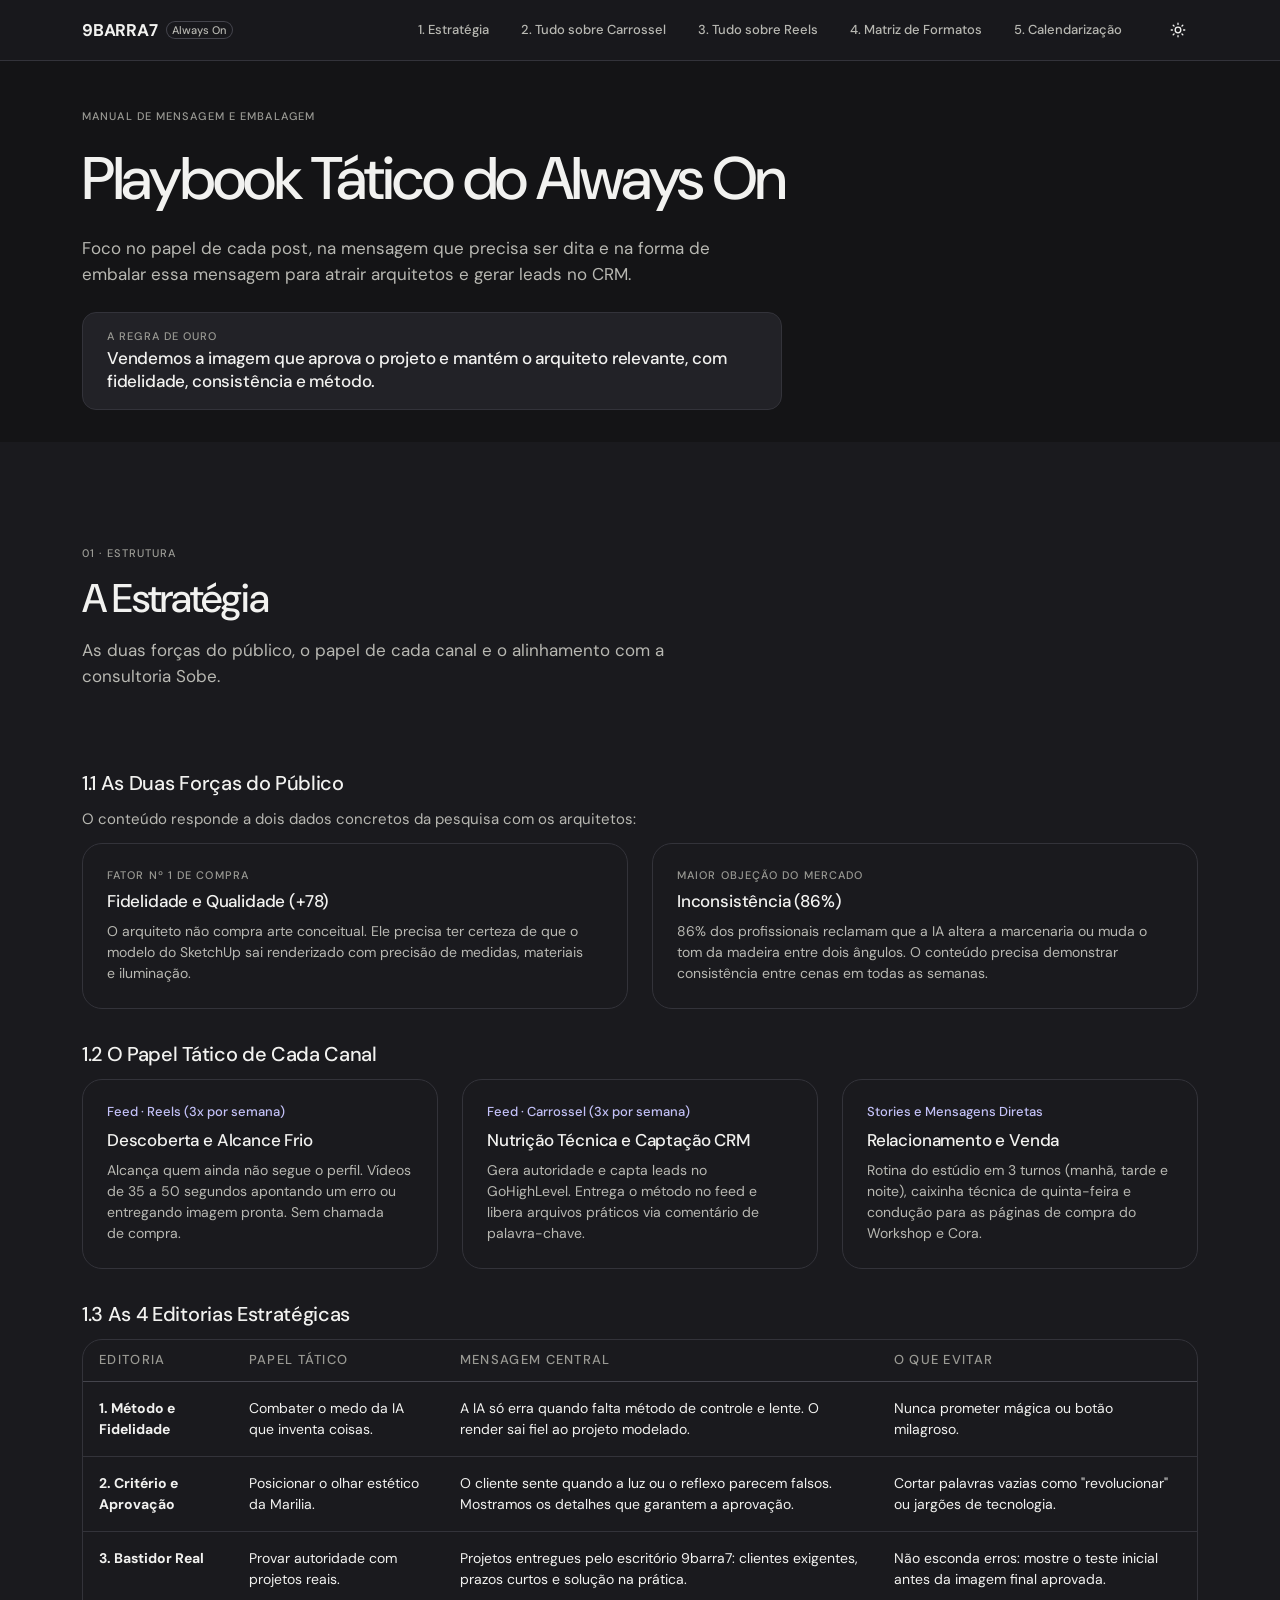
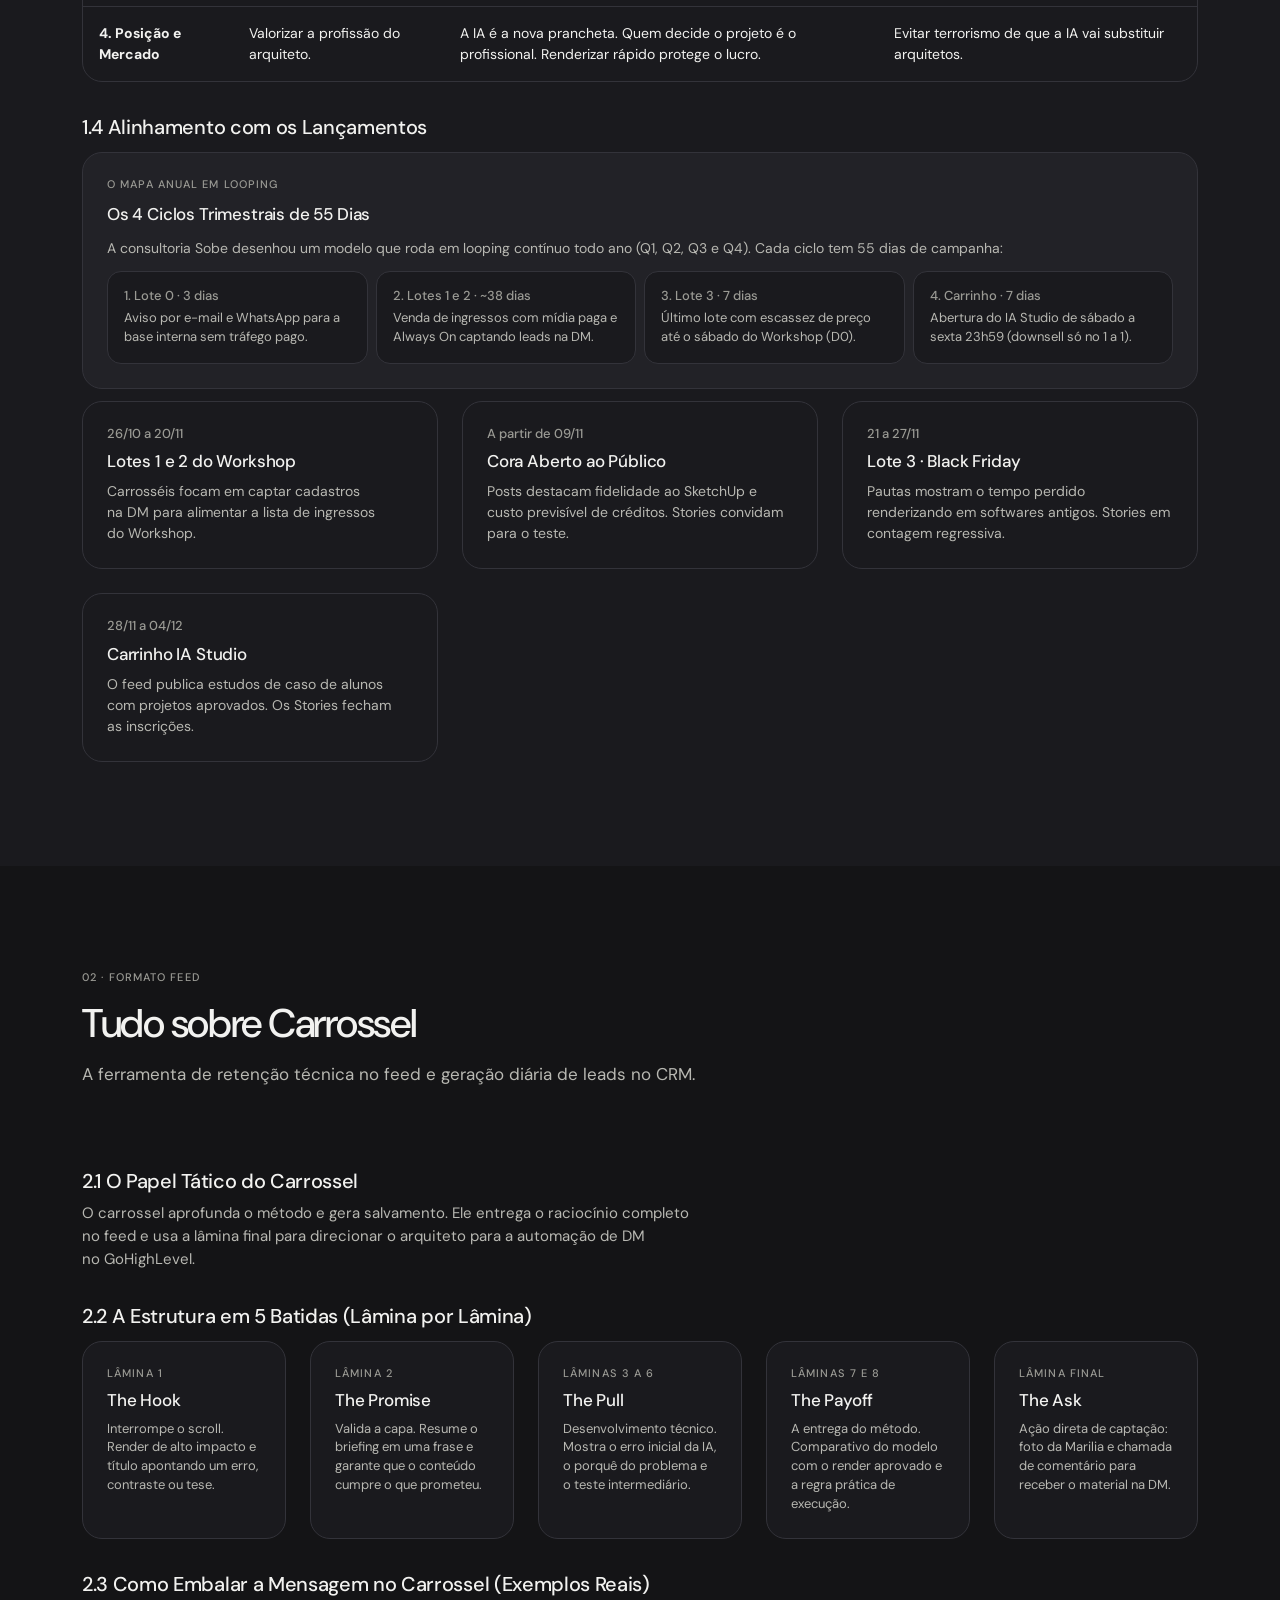
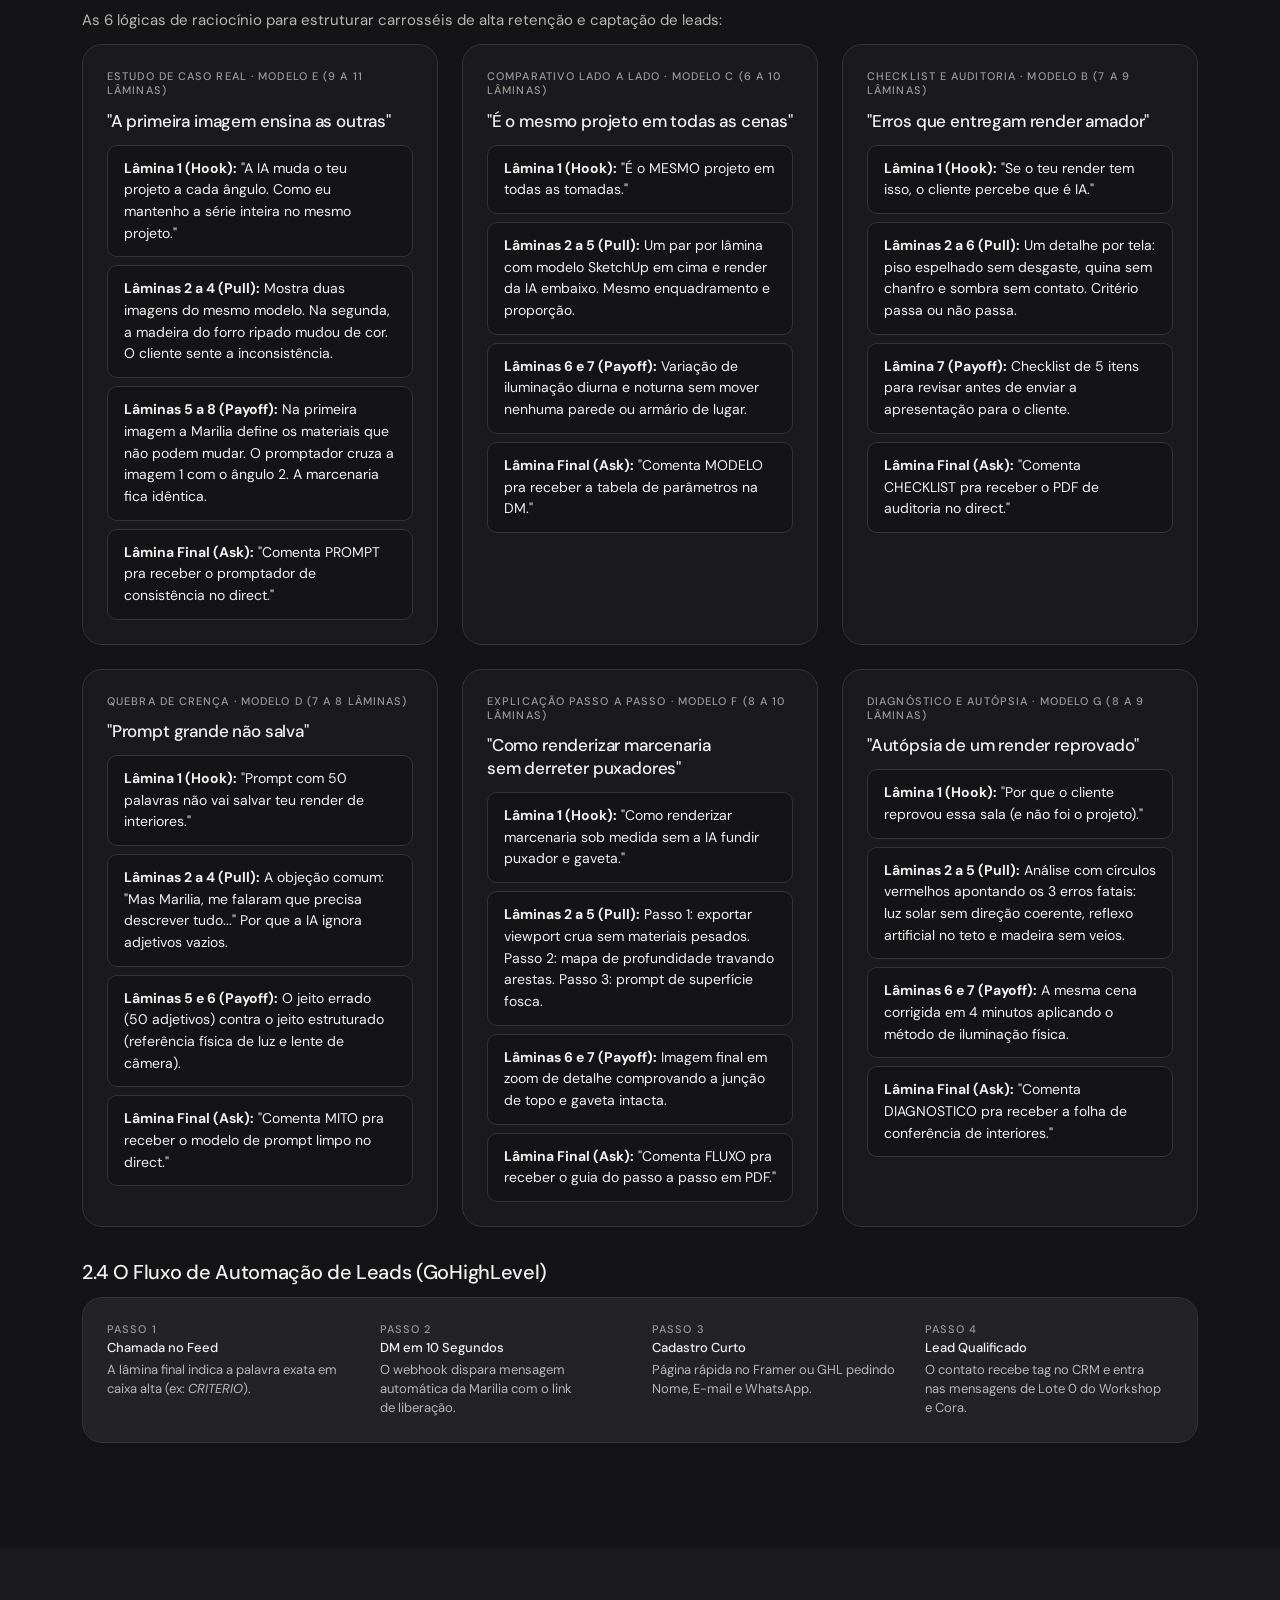
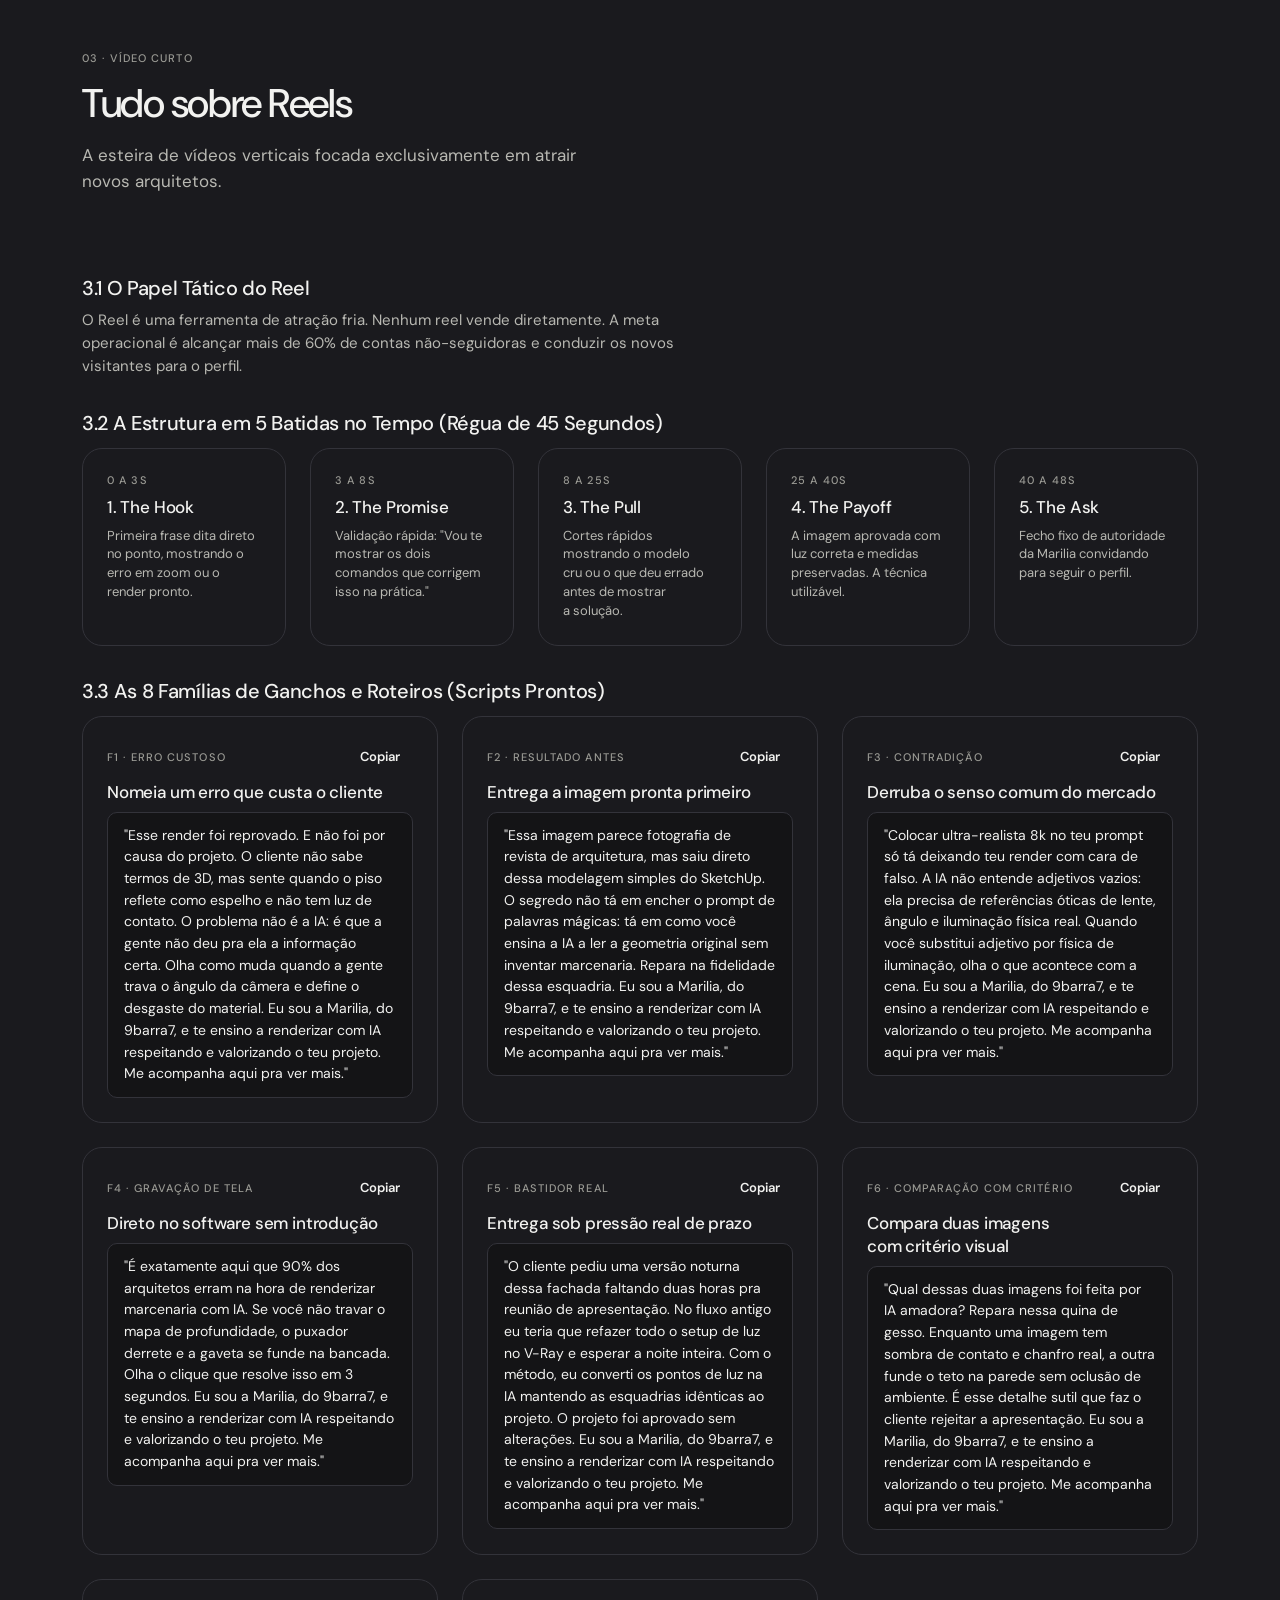
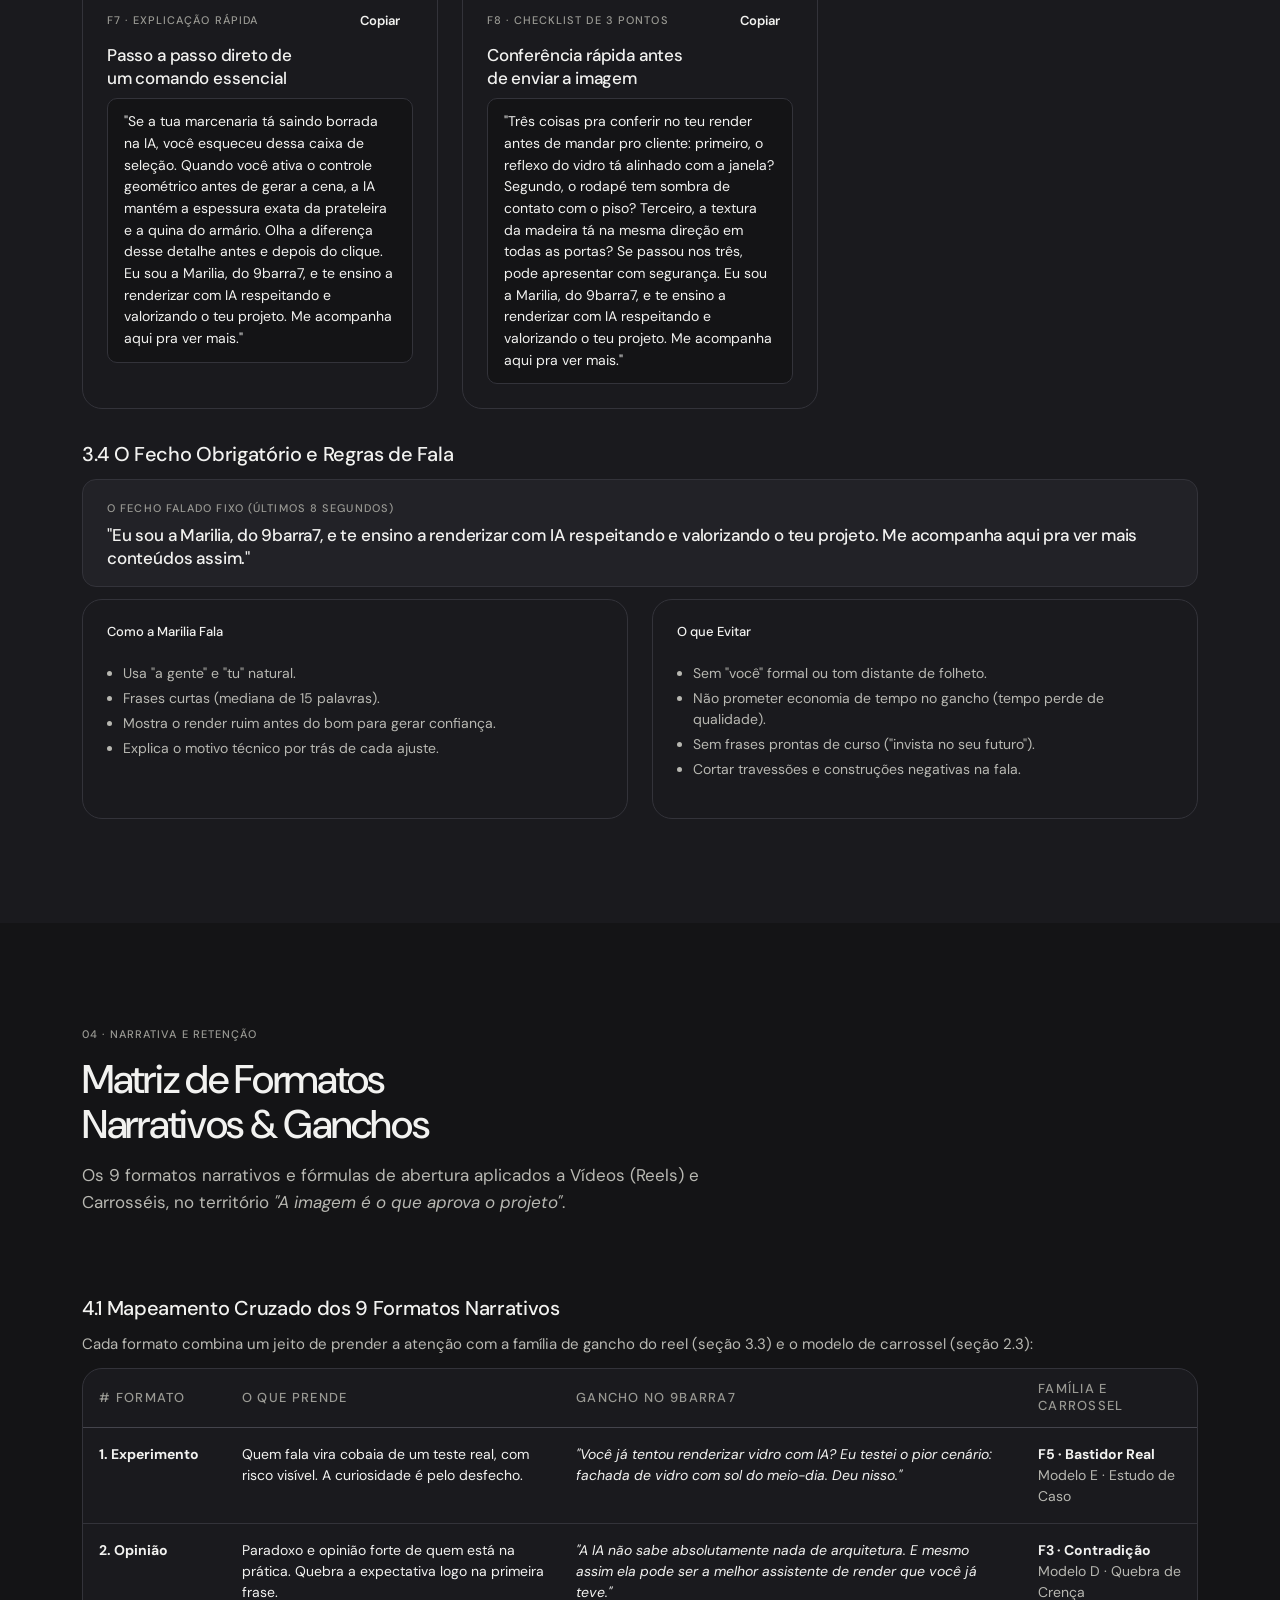
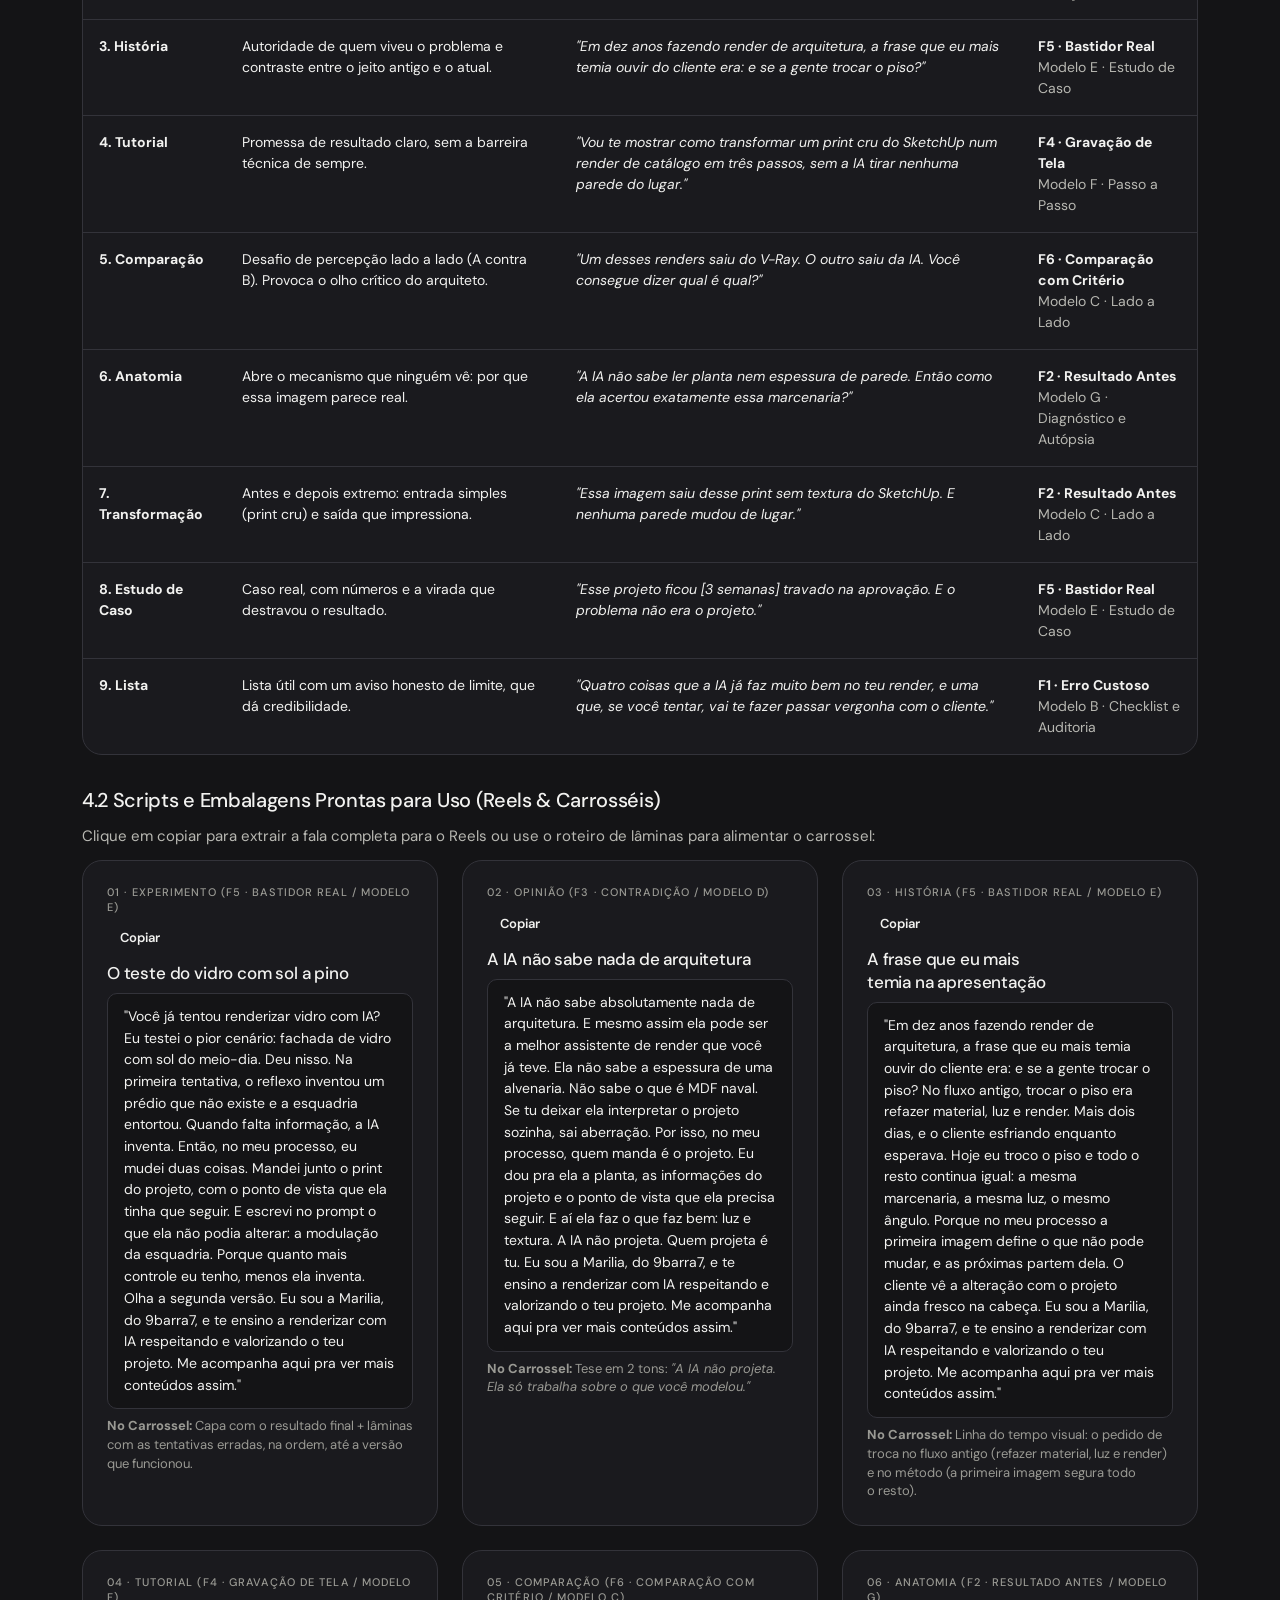
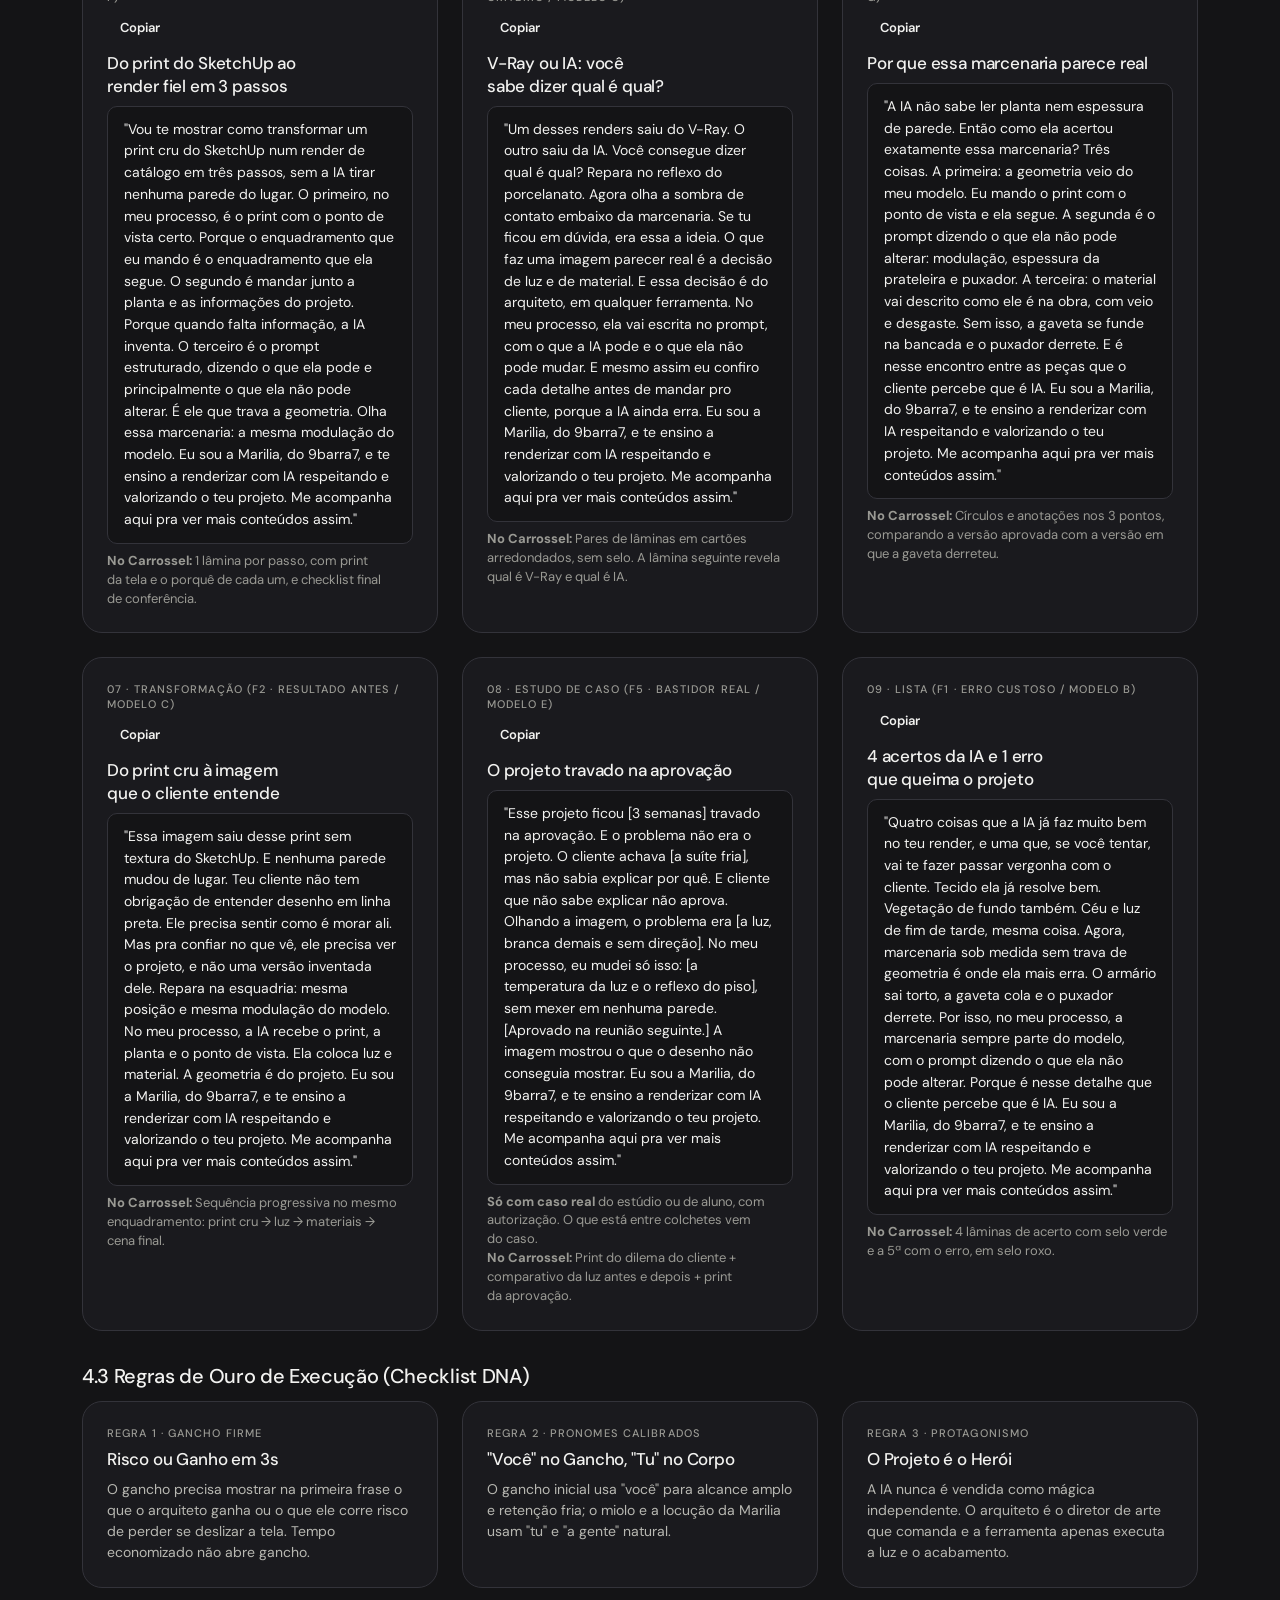
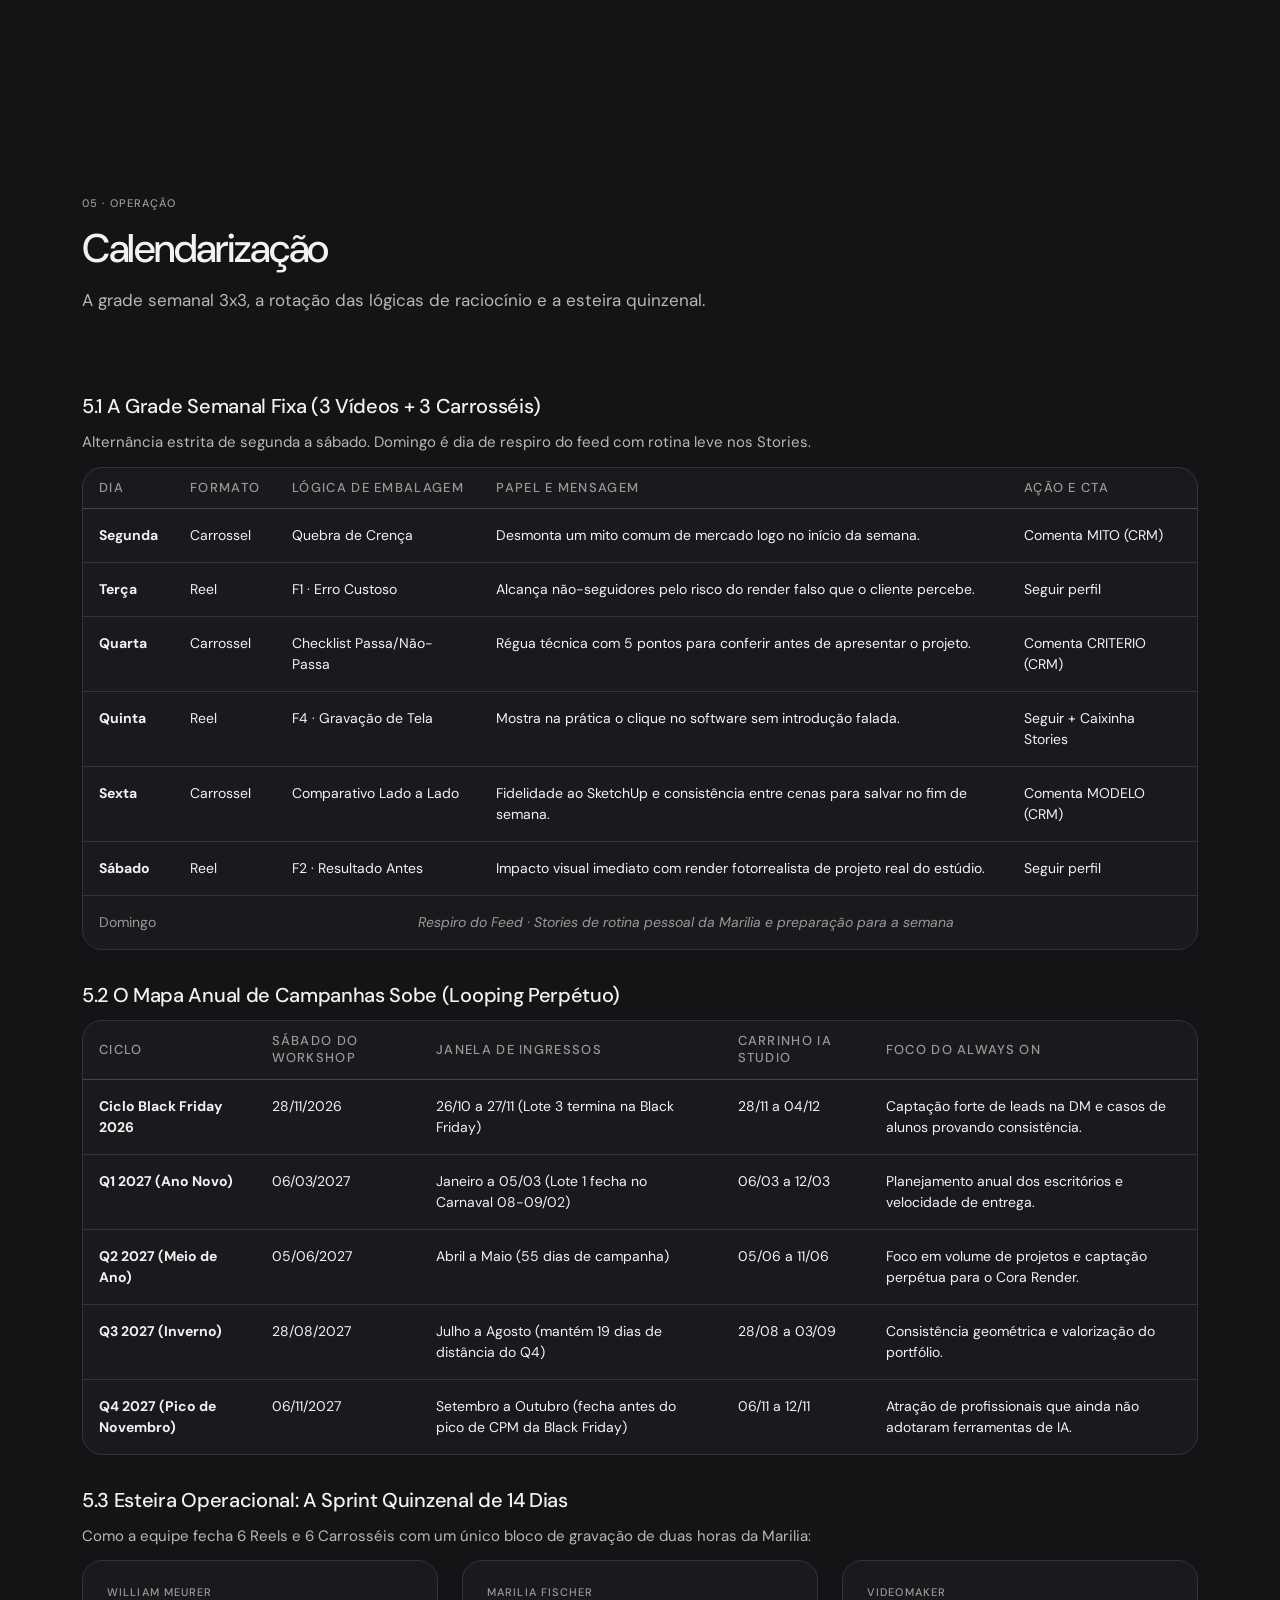
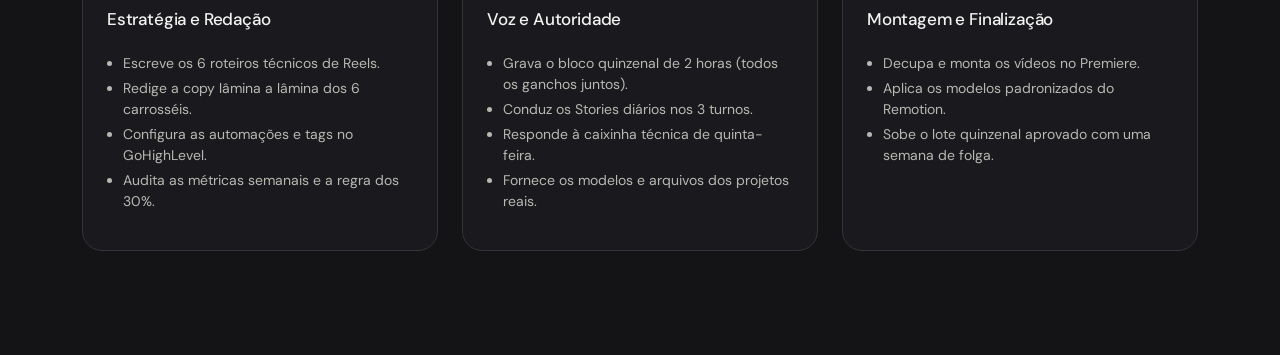
==== commit 4aad64a9: "fix: revisa a Seção 04 (Matriz de Formatos Narrativos) Ganchos sem abrir por tempo, sem fato inventa" ====
--- a/playbook-always-on.html
+++ b/playbook-always-on.html
@@ -683,7 +683,7 @@
   <!-- ================================================================= -->
   <section id="formatos-narrativos" class="secao">
     <div class="envelope pilha" style="gap:var(--e-6);">
-      
+
       <div class="cab-secao">
         <span class="t-sobrelinha suave">04 · Narrativa e Retenção</span>
         <h2 class="t-h1">Matriz de Formatos Narrativos & Ganchos</h2>
@@ -694,7 +694,7 @@
       <div class="pilha" style="gap:var(--e-3);">
         <h3 class="t-h3">4.1 Mapeamento Cruzado dos 9 Formatos Narrativos</h3>
         <p class="t-corpo" style="color:var(--texto-2);">
-          Cada formato combina uma dinâmica psicológica comprovada no feed com a aplicação direta no dia a dia da 9barra7:
+          Cada formato combina um jeito de prender a atenção com a família de gancho do reel (seção 3.3) e o modelo de carrossel (seção 2.3):
         </p>
 
         <div class="cartao" style="padding:0;overflow-x:auto;">
@@ -702,65 +702,65 @@
             <thead>
               <tr>
                 <th># Formato</th>
-                <th>Dinâmica Psicológica</th>
-                <th>Ideia de Gancho Original</th>
-                <th>Conexão no 9barra7</th>
+                <th>O que Prende</th>
+                <th>Gancho no 9barra7</th>
+                <th>Família e Carrossel</th>
               </tr>
             </thead>
             <tbody>
               <tr>
-                <td><strong>1. Experiment</strong></td>
-                <td>O criador como cobaia de um teste real com risco visível. Curiosidade imediata pelo desfecho.</td>
-                <td><em>"Tentei fazer o vídeo de lançamento de um produto só conversando com o Claude. Sem editor e sem saber animar. Deu nisso."</em></td>
-                <td><strong>F5 · Bastidor</strong> / <strong>Carrossel E</strong><br><span style="color:var(--texto-2);font-size:var(--t-legenda-tam);">Teste de estresse de render (luz difícil, vidro) sem esconder imperfeições.</span></td>
-              </tr>
-              <tr>
-                <td><strong>2. POV / Commentary</strong></td>
-                <td>Paradoxo e opinião forte de trincheira. Quebra de expectativa técnica logo no primeiro segundo.</td>
-                <td><em>"O Claude não consegue gerar um segundo sequer de vídeo. Mesmo assim, ele está virando o melhor editor que eu já usei."</em></td>
-                <td><strong>F3 · Contradição</strong> / <strong>Carrossel D</strong><br><span style="color:var(--texto-2);font-size:var(--t-legenda-tam);">Desmistificação: "A IA não sabe arquitetura, mas aprova projetos na primeira reunião."</span></td>
-              </tr>
-              <tr>
-                <td><strong>3. Storytelling</strong></td>
-                <td>Autoridade de campo + contraste brutal de tempo e esforço entre o método antigo e o atual.</td>
-                <td><em>"Minha primeira empresa existia pra uma coisa só: automatizar edição de vídeo pra Netflix e Itaú. Eu vendi essa empresa. Hoje o Claude faz isso numa conversa."</em></td>
-                <td><strong>F5 · Bastidor</strong> / <strong>Carrossel E</strong><br><span style="color:var(--texto-2);font-size:var(--t-legenda-tam);">Virar madrugadas esperando render no V-Ray vs resolver em 2 minutos na IA.</span></td>
+                <td><strong>1. Experimento</strong></td>
+                <td>Quem fala vira cobaia de um teste real, com risco visível. A curiosidade é pelo desfecho.</td>
+                <td><em>"Você já tentou renderizar vidro com IA? Eu testei o pior cenário: fachada de vidro com sol do meio-dia. Deu nisso."</em></td>
+                <td><strong>F5 · Bastidor Real</strong><br><span style="color:var(--texto-2);font-size:var(--t-legenda-tam);">Modelo E · Estudo de Caso</span></td>
+              </tr>
+              <tr>
+                <td><strong>2. Opinião</strong></td>
+                <td>Paradoxo e opinião forte de quem está na prática. Quebra a expectativa logo na primeira frase.</td>
+                <td><em>"A IA não sabe absolutamente nada de arquitetura. E mesmo assim ela pode ser a melhor assistente de render que você já teve."</em></td>
+                <td><strong>F3 · Contradição</strong><br><span style="color:var(--texto-2);font-size:var(--t-legenda-tam);">Modelo D · Quebra de Crença</span></td>
+              </tr>
+              <tr>
+                <td><strong>3. História</strong></td>
+                <td>Autoridade de quem viveu o problema e contraste entre o jeito antigo e o atual.</td>
+                <td><em>"Em dez anos fazendo render de arquitetura, a frase que eu mais temia ouvir do cliente era: e se a gente trocar o piso?"</em></td>
+                <td><strong>F5 · Bastidor Real</strong><br><span style="color:var(--texto-2);font-size:var(--t-legenda-tam);">Modelo E · Estudo de Caso</span></td>
               </tr>
               <tr>
                 <td><strong>4. Tutorial</strong></td>
-                <td>Promessa de resultado claro e direto, removendo a barreira técnica habitual (sem complicação).</td>
-                <td><em>"Como fazer um vídeo animado do zero só conversando com o Claude, mesmo sem saber editar nada."</em></td>
-                <td><strong>F4 · Tela</strong> / <strong>Carrossel B</strong><br><span style="color:var(--texto-2);font-size:var(--t-legenda-tam);">Passo a passo prático: do modelo cru do SketchUp ao render final em 3 passos.</span></td>
-              </tr>
-              <tr>
-                <td><strong>5. Comparison</strong></td>
-                <td>Desafio de percepção lado a lado (A vs B). Provoca o olhar crítico do arquiteto.</td>
-                <td><em>"Vídeo de agência vs vídeo feito em 10 minutos com o Claude. Você consegue dizer qual é qual?"</em></td>
-                <td><strong>F6 · Comparação</strong> / <strong>Carrossel C</strong><br><span style="color:var(--texto-2);font-size:var(--t-legenda-tam);">Render de 8 horas no V-Ray vs 2 minutos no 9barra7: você sabe dizer qual é qual?</span></td>
-              </tr>
-              <tr>
-                <td><strong>6. Breakdown</strong></td>
-                <td>Desconstrução analítica de um mecanismo invisível ("Como isso funciona por trás?").</td>
-                <td><em>"O Claude não sabe gerar vídeo. Então como ele faz vídeos? Existem 4 caminhos, e só um deles é mágica."</em></td>
-                <td><strong>F4 / F1</strong> / <strong>Carrossel D/B</strong><br><span style="color:var(--texto-2);font-size:var(--t-legenda-tam);">Anatomia do render: 3 regras de geometria que impedem a IA de derreter móveis.</span></td>
+                <td>Promessa de resultado claro, sem a barreira técnica de sempre.</td>
+                <td><em>"Vou te mostrar como transformar um print cru do SketchUp num render de catálogo em três passos, sem a IA tirar nenhuma parede do lugar."</em></td>
+                <td><strong>F4 · Gravação de Tela</strong><br><span style="color:var(--texto-2);font-size:var(--t-legenda-tam);">Modelo F · Passo a Passo</span></td>
+              </tr>
+              <tr>
+                <td><strong>5. Comparação</strong></td>
+                <td>Desafio de percepção lado a lado (A contra B). Provoca o olho crítico do arquiteto.</td>
+                <td><em>"Um desses renders saiu do V-Ray. O outro saiu da IA. Você consegue dizer qual é qual?"</em></td>
+                <td><strong>F6 · Comparação com Critério</strong><br><span style="color:var(--texto-2);font-size:var(--t-legenda-tam);">Modelo C · Lado a Lado</span></td>
+              </tr>
+              <tr>
+                <td><strong>6. Anatomia</strong></td>
+                <td>Abre o mecanismo que ninguém vê: por que essa imagem parece real.</td>
+                <td><em>"A IA não sabe ler planta nem espessura de parede. Então como ela acertou exatamente essa marcenaria?"</em></td>
+                <td><strong>F2 · Resultado Antes</strong><br><span style="color:var(--texto-2);font-size:var(--t-legenda-tam);">Modelo G · Diagnóstico e Autópsia</span></td>
               </tr>
               <tr>
                 <td><strong>7. Transformação</strong></td>
-                <td>Antes e Depois extremo: entrada simples (print cru) e saída profissional impressionante.</td>
-                <td><em>"Peguei um print sem graça do meu app e transformei num vídeo de lançamento de 30 segundos."</em></td>
-                <td><strong>F2 · Resultado Antes</strong> / <strong>Carrossel C/E</strong><br><span style="color:var(--texto-2);font-size:var(--t-legenda-tam);">Do print cinza sem textura do SketchUp ao render que vendeu o apartamento.</span></td>
-              </tr>
-              <tr>
-                <td><strong>8. Case Breakdown</strong></td>
-                <td>Estudo de caso real com números e a virada técnica que destravou o resultado.</td>
-                <td><em>"Uma ferramenta gratuita postou um vídeo feito por IA e passou de 6 milhões de views em dias. O vídeo não era o produto, era a prova."</em></td>
-                <td><strong>F5 · Bastidor</strong> / <strong>Carrossel E</strong><br><span style="color:var(--texto-2);font-size:var(--t-legenda-tam);">Projeto travado há 3 semanas aprovado na hora mudando a direção da luz.</span></td>
-              </tr>
-              <tr>
-                <td><strong>9. Listicle</strong></td>
-                <td>Lista de alta utilidade + aviso realista de limitação (gera credibilidade técnica imediata).</td>
-                <td><em>"4 tipos de vídeo que você já consegue fazer com o Claude hoje, e 1 que ele ainda não faz."</em></td>
-                <td><strong>F1 · Erro Custoso</strong> / <strong>Carrossel B</strong><br><span style="color:var(--texto-2);font-size:var(--t-legenda-tam);">4 coisas que a IA domina no render e 1 que se tentar vai passar vergonha com o cliente.</span></td>
+                <td>Antes e depois extremo: entrada simples (print cru) e saída que impressiona.</td>
+                <td><em>"Essa imagem saiu desse print sem textura do SketchUp. E nenhuma parede mudou de lugar."</em></td>
+                <td><strong>F2 · Resultado Antes</strong><br><span style="color:var(--texto-2);font-size:var(--t-legenda-tam);">Modelo C · Lado a Lado</span></td>
+              </tr>
+              <tr>
+                <td><strong>8. Estudo de Caso</strong></td>
+                <td>Caso real, com números e a virada que destravou o resultado.</td>
+                <td><em>"Esse projeto ficou [3 semanas] travado na aprovação. E o problema não era o projeto."</em></td>
+                <td><strong>F5 · Bastidor Real</strong><br><span style="color:var(--texto-2);font-size:var(--t-legenda-tam);">Modelo E · Estudo de Caso</span></td>
+              </tr>
+              <tr>
+                <td><strong>9. Lista</strong></td>
+                <td>Lista útil com um aviso honesto de limite, que dá credibilidade.</td>
+                <td><em>"Quatro coisas que a IA já faz muito bem no teu render, e uma que, se você tentar, vai te fazer passar vergonha com o cliente."</em></td>
+                <td><strong>F1 · Erro Custoso</strong><br><span style="color:var(--texto-2);font-size:var(--t-legenda-tam);">Modelo B · Checklist e Auditoria</span></td>
               </tr>
             </tbody>
           </table>
@@ -775,138 +775,139 @@
         </p>
 
         <div class="grade-cards">
-          <!-- Card 1: Experiment -->
-          <div class="cartao pilha" style="gap:var(--e-2);">
-            <div class="linha" style="justify-content:space-between;align-items:center;">
-              <span class="t-sobrelinha suave">01 · Experiment (F5 · Bastidor / Carrossel E)</span>
-              <button class="btn btn--discreto btn--p" onclick="copiarTexto(this)">Copiar</button>
-            </div>
-            <h4 class="t-h4">O teste de estresse em projeto real</h4>
-            <div class="caixa-roteiro">
-              "Tentei renderizar uma fachada de vidro ao meio-dia só com prompt, sem mexer no modelo 3D. Sem V-Ray e sem pós-produção. Deu nisso. Todo mundo diz que IA derrete reflexo e estoura luz natural, mas o segredo tá em calibrar a difusão da luz e travar a geometria da esquadria. Eu sou a Marilia, do 9barra7, e te ensino a renderizar com IA respeitando e valorizando o teu projeto. Me acompanha aqui pra ver mais."
+          <!-- Card 1: Experimento -->
+          <div class="cartao pilha" style="gap:var(--e-2);">
+            <div class="linha" style="justify-content:space-between;align-items:center;">
+              <span class="t-sobrelinha suave">01 · Experimento (F5 · Bastidor Real / Modelo E)</span>
+              <button class="btn btn--discreto btn--p" onclick="copiarTexto(this)">Copiar</button>
+            </div>
+            <h4 class="t-h4">O teste do vidro com sol a pino</h4>
+            <div class="caixa-roteiro">
+              "Você já tentou renderizar vidro com IA? Eu testei o pior cenário: fachada de vidro com sol do meio-dia. Deu nisso. Na primeira tentativa, o reflexo inventou um prédio que não existe e a esquadria entortou. Quando falta informação, a IA inventa. Então, no meu processo, eu mudei duas coisas. Mandei junto o print do projeto, com o ponto de vista que ela tinha que seguir. E escrevi no prompt o que ela não podia alterar: a modulação da esquadria. Porque quanto mais controle eu tenho, menos ela inventa. Olha a segunda versão. Eu sou a Marilia, do 9barra7, e te ensino a renderizar com IA respeitando e valorizando o teu projeto. Me acompanha aqui pra ver mais conteúdos assim."
             </div>
             <p class="t-legenda" style="color:var(--texto-3);">
-              <strong>No Carrossel:</strong> Capa com imagem do teste + slides mostrando os 3 erros até o render final aprovado.
-            </p>
-          </div>
-
-          <!-- Card 2: POV / Commentary -->
-          <div class="cartao pilha" style="gap:var(--e-2);">
-            <div class="linha" style="justify-content:space-between;align-items:center;">
-              <span class="t-sobrelinha suave">02 · POV / Commentary (F3 · Contradição / Carrossel D)</span>
+              <strong>No Carrossel:</strong> Capa com o resultado final + lâminas com as tentativas erradas, na ordem, até a versão que funcionou.
+            </p>
+          </div>
+
+          <!-- Card 2: Opinião -->
+          <div class="cartao pilha" style="gap:var(--e-2);">
+            <div class="linha" style="justify-content:space-between;align-items:center;">
+              <span class="t-sobrelinha suave">02 · Opinião (F3 · Contradição / Modelo D)</span>
               <button class="btn btn--discreto btn--p" onclick="copiarTexto(this)">Copiar</button>
             </div>
             <h4 class="t-h4">A IA não sabe nada de arquitetura</h4>
             <div class="caixa-roteiro">
-              "A inteligência artificial não sabe absolutamente nada de arquitetura. Mesmo assim, ela tá aprovando meus projetos na primeira reunião. Ela não sabe espessura de alvenaria e não sabe o que é MDF naval. Se você pedir pra ela inventar, sai aberração. Mas quando você usa o teu modelo como âncora, a IA vira o melhor assistente de luz e textura que você já teve. Eu sou a Marilia, do 9barra7, e te ensino a renderizar com IA respeitando e valorizando o teu projeto. Me acompanha aqui pra ver mais."
+              "A IA não sabe absolutamente nada de arquitetura. E mesmo assim ela pode ser a melhor assistente de render que você já teve. Ela não sabe a espessura de uma alvenaria. Não sabe o que é MDF naval. Se tu deixar ela interpretar o projeto sozinha, sai aberração. Por isso, no meu processo, quem manda é o projeto. Eu dou pra ela a planta, as informações do projeto e o ponto de vista que ela precisa seguir. E aí ela faz o que faz bem: luz e textura. A IA não projeta. Quem projeta é tu. Eu sou a Marilia, do 9barra7, e te ensino a renderizar com IA respeitando e valorizando o teu projeto. Me acompanha aqui pra ver mais conteúdos assim."
             </div>
             <p class="t-legenda" style="color:var(--texto-3);">
-              <strong>No Carrossel:</strong> Tese em 2 tons: <em>"A IA não projeta. Ela apenas calcula superfícies sobre o que você modelou."</em>
-            </p>
-          </div>
-
-          <!-- Card 3: Storytelling -->
-          <div class="cartao pilha" style="gap:var(--e-2);">
-            <div class="linha" style="justify-content:space-between;align-items:center;">
-              <span class="t-sobrelinha suave">03 · Storytelling (F5 · Bastidor / Carrossel E)</span>
-              <button class="btn btn--discreto btn--p" onclick="copiarTexto(this)">Copiar</button>
-            </div>
-            <h4 class="t-h4">O sofrimento antigo vs a agilidade com método</h4>
-            <div class="caixa-roteiro">
-              "Passei cinco anos virando madrugada na frente do computador esperando o V-Ray terminar de renderizar pra conseguir apresentar pro cliente. Se ele pedisse pra trocar o piso, eram mais dois dias perdidos. Hoje eu resolvo essa mesma alteração em dois minutos mantendo a fidelidade exata do espaço. Apresentação rápida não é pressa: é respeito pelo teu tempo e pelo projeto. Eu sou a Marilia, do 9barra7, e te ensino a renderizar com IA respeitando e valorizando o teu projeto. Me acompanha aqui pra ver mais."
+              <strong>No Carrossel:</strong> Tese em 2 tons: <em>"A IA não projeta. Ela só trabalha sobre o que você modelou."</em>
+            </p>
+          </div>
+
+          <!-- Card 3: História -->
+          <div class="cartao pilha" style="gap:var(--e-2);">
+            <div class="linha" style="justify-content:space-between;align-items:center;">
+              <span class="t-sobrelinha suave">03 · História (F5 · Bastidor Real / Modelo E)</span>
+              <button class="btn btn--discreto btn--p" onclick="copiarTexto(this)">Copiar</button>
+            </div>
+            <h4 class="t-h4">A frase que eu mais temia na apresentação</h4>
+            <div class="caixa-roteiro">
+              "Em dez anos fazendo render de arquitetura, a frase que eu mais temia ouvir do cliente era: e se a gente trocar o piso? No fluxo antigo, trocar o piso era refazer material, luz e render. Mais dois dias, e o cliente esfriando enquanto esperava. Hoje eu troco o piso e todo o resto continua igual: a mesma marcenaria, a mesma luz, o mesmo ângulo. Porque no meu processo a primeira imagem define o que não pode mudar, e as próximas partem dela. O cliente vê a alteração com o projeto ainda fresco na cabeça. Eu sou a Marilia, do 9barra7, e te ensino a renderizar com IA respeitando e valorizando o teu projeto. Me acompanha aqui pra ver mais conteúdos assim."
             </div>
             <p class="t-legenda" style="color:var(--texto-3);">
-              <strong>No Carrossel:</strong> Linha do tempo visual comparando a rotina de 48h de retrabalho com o ajuste ao vivo na reunião.
+              <strong>No Carrossel:</strong> Linha do tempo visual: o pedido de troca no fluxo antigo (refazer material, luz e render) e no método (a primeira imagem segura todo o resto).
             </p>
           </div>
 
           <!-- Card 4: Tutorial -->
           <div class="cartao pilha" style="gap:var(--e-2);">
             <div class="linha" style="justify-content:space-between;align-items:center;">
-              <span class="t-sobrelinha suave">04 · Tutorial (F4 · Gravação de Tela / Carrossel B)</span>
-              <button class="btn btn--discreto btn--p" onclick="copiarTexto(this)">Copiar</button>
-            </div>
-            <h4 class="t-h4">Do SketchUp ao render final em 3 passos</h4>
-            <div class="caixa-roteiro">
-              "Como transformar um modelo cru do SketchUp num render de catálogo em três passos, sem distorcer nenhuma parede. Primeiro: exporta com safe frame e câmera ortogonal. Segundo: define o material com desgaste em vez de pedir realismo vago. Terceiro: trava a geometria no mapa de profundidade antes de renderizar. Olha a precisão dessa marcenaria. Eu sou a Marilia, do 9barra7, e te ensino a renderizar com IA respeitando e valorizando o teu projeto. Me acompanha aqui pra ver mais."
+              <span class="t-sobrelinha suave">04 · Tutorial (F4 · Gravação de Tela / Modelo F)</span>
+              <button class="btn btn--discreto btn--p" onclick="copiarTexto(this)">Copiar</button>
+            </div>
+            <h4 class="t-h4">Do print do SketchUp ao render fiel em 3 passos</h4>
+            <div class="caixa-roteiro">
+              "Vou te mostrar como transformar um print cru do SketchUp num render de catálogo em três passos, sem a IA tirar nenhuma parede do lugar. O primeiro, no meu processo, é o print com o ponto de vista certo. Porque o enquadramento que eu mando é o enquadramento que ela segue. O segundo é mandar junto a planta e as informações do projeto. Porque quando falta informação, a IA inventa. O terceiro é o prompt estruturado, dizendo o que ela pode e principalmente o que ela não pode alterar. É ele que trava a geometria. Olha essa marcenaria: a mesma modulação do modelo. Eu sou a Marilia, do 9barra7, e te ensino a renderizar com IA respeitando e valorizando o teu projeto. Me acompanha aqui pra ver mais conteúdos assim."
             </div>
             <p class="t-legenda" style="color:var(--texto-3);">
-              <strong>No Carrossel:</strong> 1 lâmina por passo técnico, com print da interface e checklist final de conferência.
-            </p>
-          </div>
-
-          <!-- Card 5: Comparison -->
-          <div class="cartao pilha" style="gap:var(--e-2);">
-            <div class="linha" style="justify-content:space-between;align-items:center;">
-              <span class="t-sobrelinha suave">05 · Comparison (F6 · Comparação / Carrossel C)</span>
-              <button class="btn btn--discreto btn--p" onclick="copiarTexto(this)">Copiar</button>
-            </div>
-            <h4 class="t-h4">V-Ray vs IA: você sabe dizer qual é qual?</h4>
-            <div class="caixa-roteiro">
-              "Render de 8 horas no V-Ray vs render de 2 minutos com IA: você consegue dizer qual deles é qual? Repara no reflexo do porcelanato e na iluminação difusa da marcenaria ripada. A maioria não percebe a diferença porque o que manda na qualidade não é o tempo de máquina, é a direção de arte do arquiteto. Eu sou a Marilia, do 9barra7, e te ensino a renderizar com IA respeitando e valorizando o teu projeto. Me acompanha aqui pra ver mais."
+              <strong>No Carrossel:</strong> 1 lâmina por passo, com print da tela e o porquê de cada um, e checklist final de conferência.
+            </p>
+          </div>
+
+          <!-- Card 5: Comparação -->
+          <div class="cartao pilha" style="gap:var(--e-2);">
+            <div class="linha" style="justify-content:space-between;align-items:center;">
+              <span class="t-sobrelinha suave">05 · Comparação (F6 · Comparação com Critério / Modelo C)</span>
+              <button class="btn btn--discreto btn--p" onclick="copiarTexto(this)">Copiar</button>
+            </div>
+            <h4 class="t-h4">V-Ray ou IA: você sabe dizer qual é qual?</h4>
+            <div class="caixa-roteiro">
+              "Um desses renders saiu do V-Ray. O outro saiu da IA. Você consegue dizer qual é qual? Repara no reflexo do porcelanato. Agora olha a sombra de contato embaixo da marcenaria. Se tu ficou em dúvida, era essa a ideia. O que faz uma imagem parecer real é a decisão de luz e de material. E essa decisão é do arquiteto, em qualquer ferramenta. No meu processo, ela vai escrita no prompt, com o que a IA pode e o que ela não pode mudar. E mesmo assim eu confiro cada detalhe antes de mandar pro cliente, porque a IA ainda erra. Eu sou a Marilia, do 9barra7, e te ensino a renderizar com IA respeitando e valorizando o teu projeto. Me acompanha aqui pra ver mais conteúdos assim."
             </div>
             <p class="t-legenda" style="color:var(--texto-3);">
-              <strong>No Carrossel:</strong> Pares de lâminas com cartões arredondados e selos [SketchUp] e [Render IA].
-            </p>
-          </div>
-
-          <!-- Card 6: Breakdown -->
-          <div class="cartao pilha" style="gap:var(--e-2);">
-            <div class="linha" style="justify-content:space-between;align-items:center;">
-              <span class="t-sobrelinha suave">06 · Breakdown (F4 / F1 / Carrossel D/B)</span>
-              <button class="btn btn--discreto btn--p" onclick="copiarTexto(this)">Copiar</button>
-            </div>
-            <h4 class="t-h4">Anatomia de um render que aprova</h4>
-            <div class="caixa-roteiro">
-              "A IA não sabe ler planta nem espessura de parede. Então como ela acertou exatamente essa marcenaria? Existem três regras: linha de horizonte na altura do olho humano, oclusão de ambiente na quina do forro e oclusão de contato no rodapé. Sem isso, a gaveta se funde e o puxador derrete. Eu sou a Marilia, do 9barra7, e te ensino a renderizar com IA respeitando e valorizando o teu projeto. Me acompanha aqui pra ver mais."
+              <strong>No Carrossel:</strong> Pares de lâminas em cartões arredondados, sem selo. A lâmina seguinte revela qual é V-Ray e qual é IA.
+            </p>
+          </div>
+
+          <!-- Card 6: Anatomia -->
+          <div class="cartao pilha" style="gap:var(--e-2);">
+            <div class="linha" style="justify-content:space-between;align-items:center;">
+              <span class="t-sobrelinha suave">06 · Anatomia (F2 · Resultado Antes / Modelo G)</span>
+              <button class="btn btn--discreto btn--p" onclick="copiarTexto(this)">Copiar</button>
+            </div>
+            <h4 class="t-h4">Por que essa marcenaria parece real</h4>
+            <div class="caixa-roteiro">
+              "A IA não sabe ler planta nem espessura de parede. Então como ela acertou exatamente essa marcenaria? Três coisas. A primeira: a geometria veio do meu modelo. Eu mando o print com o ponto de vista e ela segue. A segunda é o prompt dizendo o que ela não pode alterar: modulação, espessura da prateleira e puxador. A terceira: o material vai descrito como ele é na obra, com veio e desgaste. Sem isso, a gaveta se funde na bancada e o puxador derrete. E é nesse encontro entre as peças que o cliente percebe que é IA. Eu sou a Marilia, do 9barra7, e te ensino a renderizar com IA respeitando e valorizando o teu projeto. Me acompanha aqui pra ver mais conteúdos assim."
             </div>
             <p class="t-legenda" style="color:var(--texto-3);">
-              <strong>No Carrossel:</strong> Círculos e anotações destacando os 3 pontos anatômicos que o olho do cliente avalia.
+              <strong>No Carrossel:</strong> Círculos e anotações nos 3 pontos, comparando a versão aprovada com a versão em que a gaveta derreteu.
             </p>
           </div>
 
           <!-- Card 7: Transformação -->
           <div class="cartao pilha" style="gap:var(--e-2);">
             <div class="linha" style="justify-content:space-between;align-items:center;">
-              <span class="t-sobrelinha suave">07 · Transformação (F2 · Resultado Antes / Carrossel C/E)</span>
-              <button class="btn btn--discreto btn--p" onclick="copiarTexto(this)">Copiar</button>
-            </div>
-            <h4 class="t-h4">Do print sem graça à venda fechada</h4>
-            <div class="caixa-roteiro">
-              "Peguei um print sem textura do SketchUp e transformei no render que vendeu um apartamento decorado. O cliente não tem obrigação de entender desenho em linhas pretas: ele precisa sentir como é morar no espaço. Olha como a luz certa faz ele visualizar a casa pronta e assinar o contrato sem hesitar. Eu sou a Marilia, do 9barra7, e te ensino a renderizar com IA respeitando e valorizando o teu projeto. Me acompanha aqui pra ver mais."
+              <span class="t-sobrelinha suave">07 · Transformação (F2 · Resultado Antes / Modelo C)</span>
+              <button class="btn btn--discreto btn--p" onclick="copiarTexto(this)">Copiar</button>
+            </div>
+            <h4 class="t-h4">Do print cru à imagem que o cliente entende</h4>
+            <div class="caixa-roteiro">
+              "Essa imagem saiu desse print sem textura do SketchUp. E nenhuma parede mudou de lugar. Teu cliente não tem obrigação de entender desenho em linha preta. Ele precisa sentir como é morar ali. Mas pra confiar no que vê, ele precisa ver o projeto, e não uma versão inventada dele. Repara na esquadria: mesma posição e mesma modulação do modelo. No meu processo, a IA recebe o print, a planta e o ponto de vista. Ela coloca luz e material. A geometria é do projeto. Eu sou a Marilia, do 9barra7, e te ensino a renderizar com IA respeitando e valorizando o teu projeto. Me acompanha aqui pra ver mais conteúdos assim."
             </div>
             <p class="t-legenda" style="color:var(--texto-3);">
-              <strong>No Carrossel:</strong> Sequência progressiva: Wireframe cru → Infusão de luz → Materiais reais → Cena aprovada.
-            </p>
-          </div>
-
-          <!-- Card 8: Case Breakdown -->
-          <div class="cartao pilha" style="gap:var(--e-2);">
-            <div class="linha" style="justify-content:space-between;align-items:center;">
-              <span class="t-sobrelinha suave">08 · Case Breakdown (F5 · Bastidor / Carrossel E)</span>
-              <button class="btn btn--discreto btn--p" onclick="copiarTexto(this)">Copiar</button>
-            </div>
-            <h4 class="t-h4">O projeto travado há 3 semanas aprovado na hora</h4>
-            <div class="caixa-roteiro">
-              "Um escritório parceiro tava há três semanas travado na aprovação dessa suíte. O cliente achava o ambiente frio, mas não sabia explicar por quê. Bastou mudar a temperatura da luz pra 2700K e ajustar o reflexo do piso na IA: aprovado em 20 minutos sem mexer na modelagem. O render não é vaidade: é o que aprova o projeto. Eu sou a Marilia, do 9barra7, e te ensino a renderizar com IA respeitando e valorizando o teu projeto. Me acompanha aqui pra ver mais."
+              <strong>No Carrossel:</strong> Sequência progressiva no mesmo enquadramento: print cru → luz → materiais → cena final.
+            </p>
+          </div>
+
+          <!-- Card 8: Estudo de Caso -->
+          <div class="cartao pilha" style="gap:var(--e-2);">
+            <div class="linha" style="justify-content:space-between;align-items:center;">
+              <span class="t-sobrelinha suave">08 · Estudo de Caso (F5 · Bastidor Real / Modelo E)</span>
+              <button class="btn btn--discreto btn--p" onclick="copiarTexto(this)">Copiar</button>
+            </div>
+            <h4 class="t-h4">O projeto travado na aprovação</h4>
+            <div class="caixa-roteiro">
+              "Esse projeto ficou [3 semanas] travado na aprovação. E o problema não era o projeto. O cliente achava [a suíte fria], mas não sabia explicar por quê. E cliente que não sabe explicar não aprova. Olhando a imagem, o problema era [a luz, branca demais e sem direção]. No meu processo, eu mudei só isso: [a temperatura da luz e o reflexo do piso], sem mexer em nenhuma parede. [Aprovado na reunião seguinte.] A imagem mostrou o que o desenho não conseguia mostrar. Eu sou a Marilia, do 9barra7, e te ensino a renderizar com IA respeitando e valorizando o teu projeto. Me acompanha aqui pra ver mais conteúdos assim."
             </div>
             <p class="t-legenda" style="color:var(--texto-3);">
-              <strong>No Carrossel:</strong> Print do dilema do cliente + comparativo de luz fria vs luz quente + print da aprovação.
-            </p>
-          </div>
-
-          <!-- Card 9: Listicle -->
-          <div class="cartao pilha" style="gap:var(--e-2);">
-            <div class="linha" style="justify-content:space-between;align-items:center;">
-              <span class="t-sobrelinha suave">09 · Listicle (F1 · Erro Custoso / Carrossel B)</span>
+              <strong>Só com caso real</strong> do estúdio ou de aluno, com autorização. O que está entre colchetes vem do caso.<br>
+              <strong>No Carrossel:</strong> Print do dilema do cliente + comparativo da luz antes e depois + print da aprovação.
+            </p>
+          </div>
+
+          <!-- Card 9: Lista -->
+          <div class="cartao pilha" style="gap:var(--e-2);">
+            <div class="linha" style="justify-content:space-between;align-items:center;">
+              <span class="t-sobrelinha suave">09 · Lista (F1 · Erro Custoso / Modelo B)</span>
               <button class="btn btn--discreto btn--p" onclick="copiarTexto(this)">Copiar</button>
             </div>
             <h4 class="t-h4">4 acertos da IA e 1 erro que queima o projeto</h4>
             <div class="caixa-roteiro">
-              "Quatro coisas que a IA já faz com perfeição no teu render e uma que se você tentar vai passar vergonha com o cliente. Ela já domina reflexo de vidro, textura de tecido, vegetação de fundo e luz de entardecer. Mas se você tentar renderizar marcenaria sob medida sem guia geométrica, os armários vão sair tortos e a gaveta vai colar. Eu sou a Marilia, do 9barra7, e te ensino a renderizar com IA respeitando e valorizando o teu projeto. Me acompanha aqui pra ver mais."
+              "Quatro coisas que a IA já faz muito bem no teu render, e uma que, se você tentar, vai te fazer passar vergonha com o cliente. Tecido ela já resolve bem. Vegetação de fundo também. Céu e luz de fim de tarde, mesma coisa. Agora, marcenaria sob medida sem trava de geometria é onde ela mais erra. O armário sai torto, a gaveta cola e o puxador derrete. Por isso, no meu processo, a marcenaria sempre parte do modelo, com o prompt dizendo o que ela não pode alterar. Porque é nesse detalhe que o cliente percebe que é IA. Eu sou a Marilia, do 9barra7, e te ensino a renderizar com IA respeitando e valorizando o teu projeto. Me acompanha aqui pra ver mais conteúdos assim."
             </div>
             <p class="t-legenda" style="color:var(--texto-3);">
-              <strong>No Carrossel:</strong> 4 lâminas verdes de acerto e a 5ª lâmina em alerta vermelho com o erro fatal.
+              <strong>No Carrossel:</strong> 4 lâminas de acerto com selo verde e a 5ª com o erro, em selo roxo.
             </p>
           </div>
         </div>
@@ -919,7 +920,7 @@
           <div class="cartao pilha" style="gap:var(--e-2);">
             <span class="t-sobrelinha suave">Regra 1 · Gancho Firme</span>
             <strong class="t-h4">Risco ou Ganho em 3s</strong>
-            <p class="t-corpo-p" style="color:var(--texto-2);">O gancho precisa mostrar na primeira frase o que o arquiteto ganha ou o que ele corre risco de perder se deslizar a tela.</p>
+            <p class="t-corpo-p" style="color:var(--texto-2);">O gancho precisa mostrar na primeira frase o que o arquiteto ganha ou o que ele corre risco de perder se deslizar a tela. Tempo economizado não abre gancho.</p>
           </div>
           <div class="cartao pilha" style="gap:var(--e-2);">
             <span class="t-sobrelinha suave">Regra 2 · Pronomes Calibrados</span>
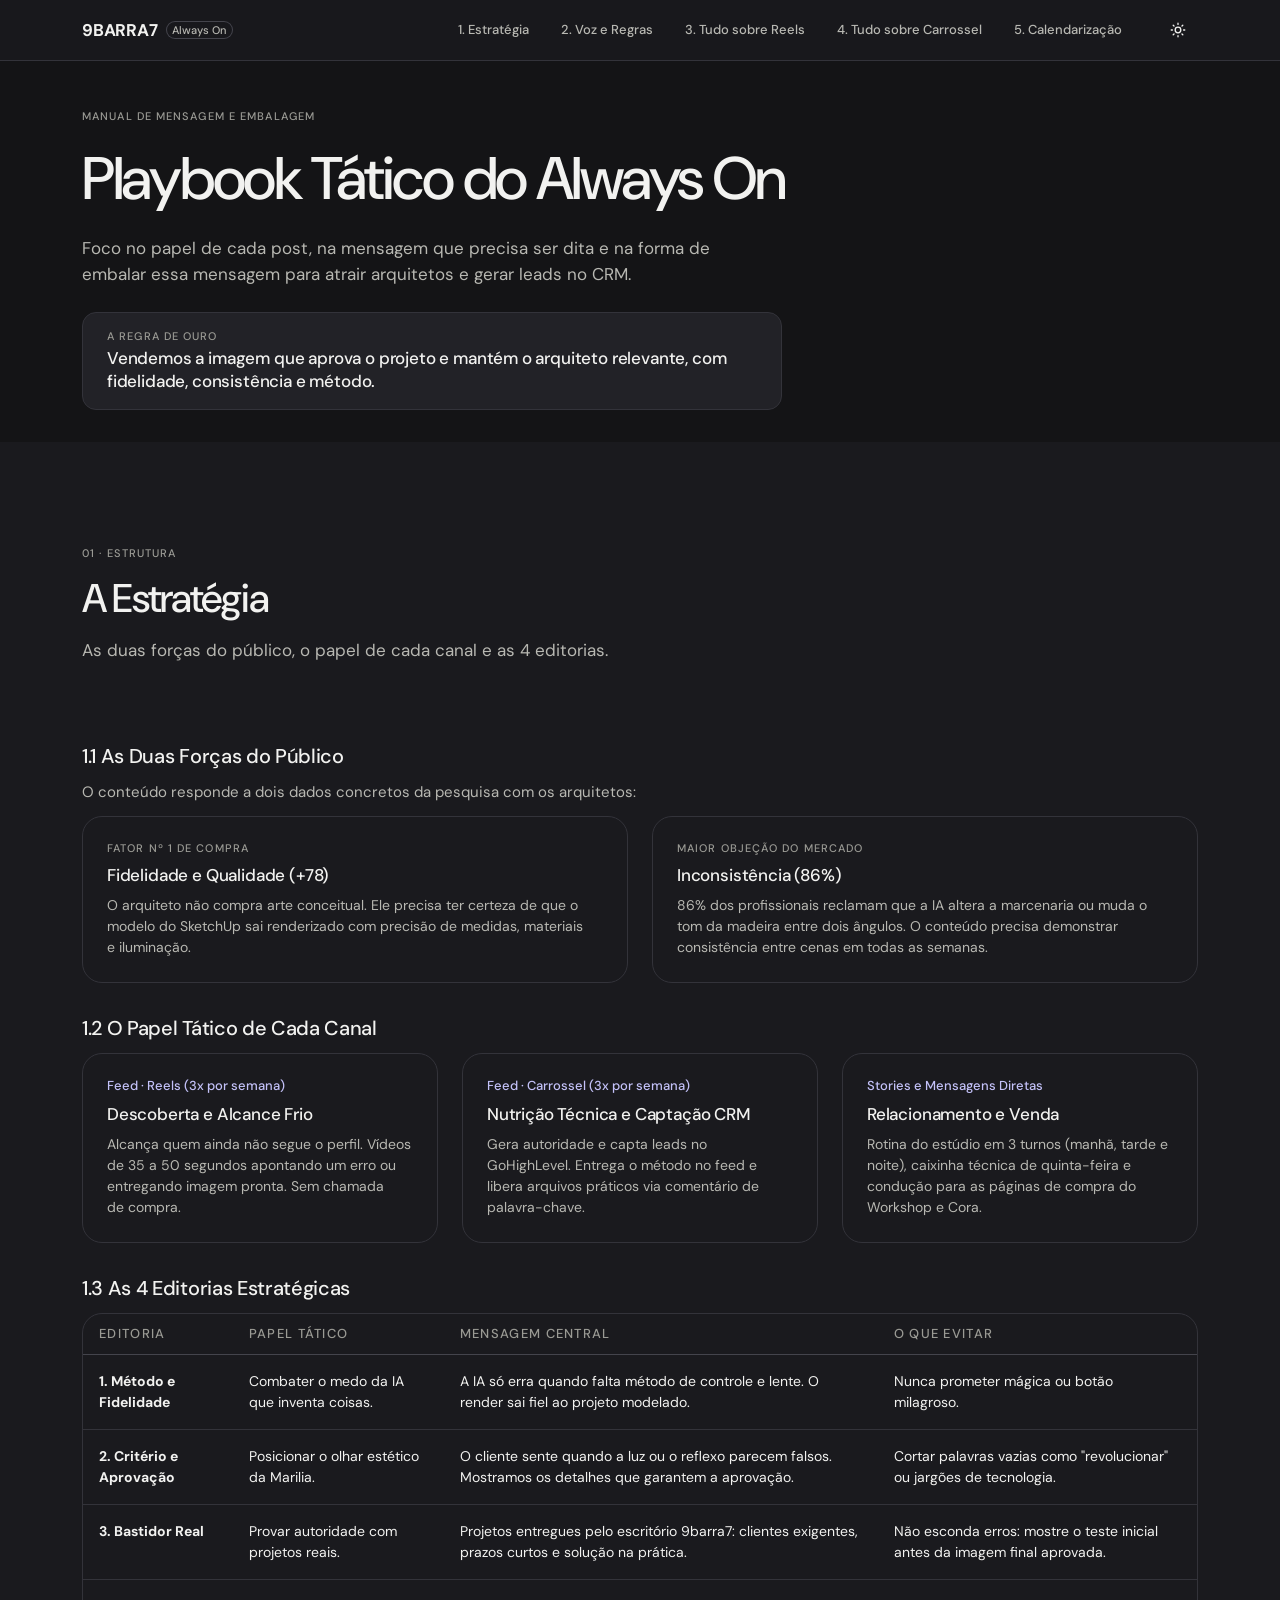
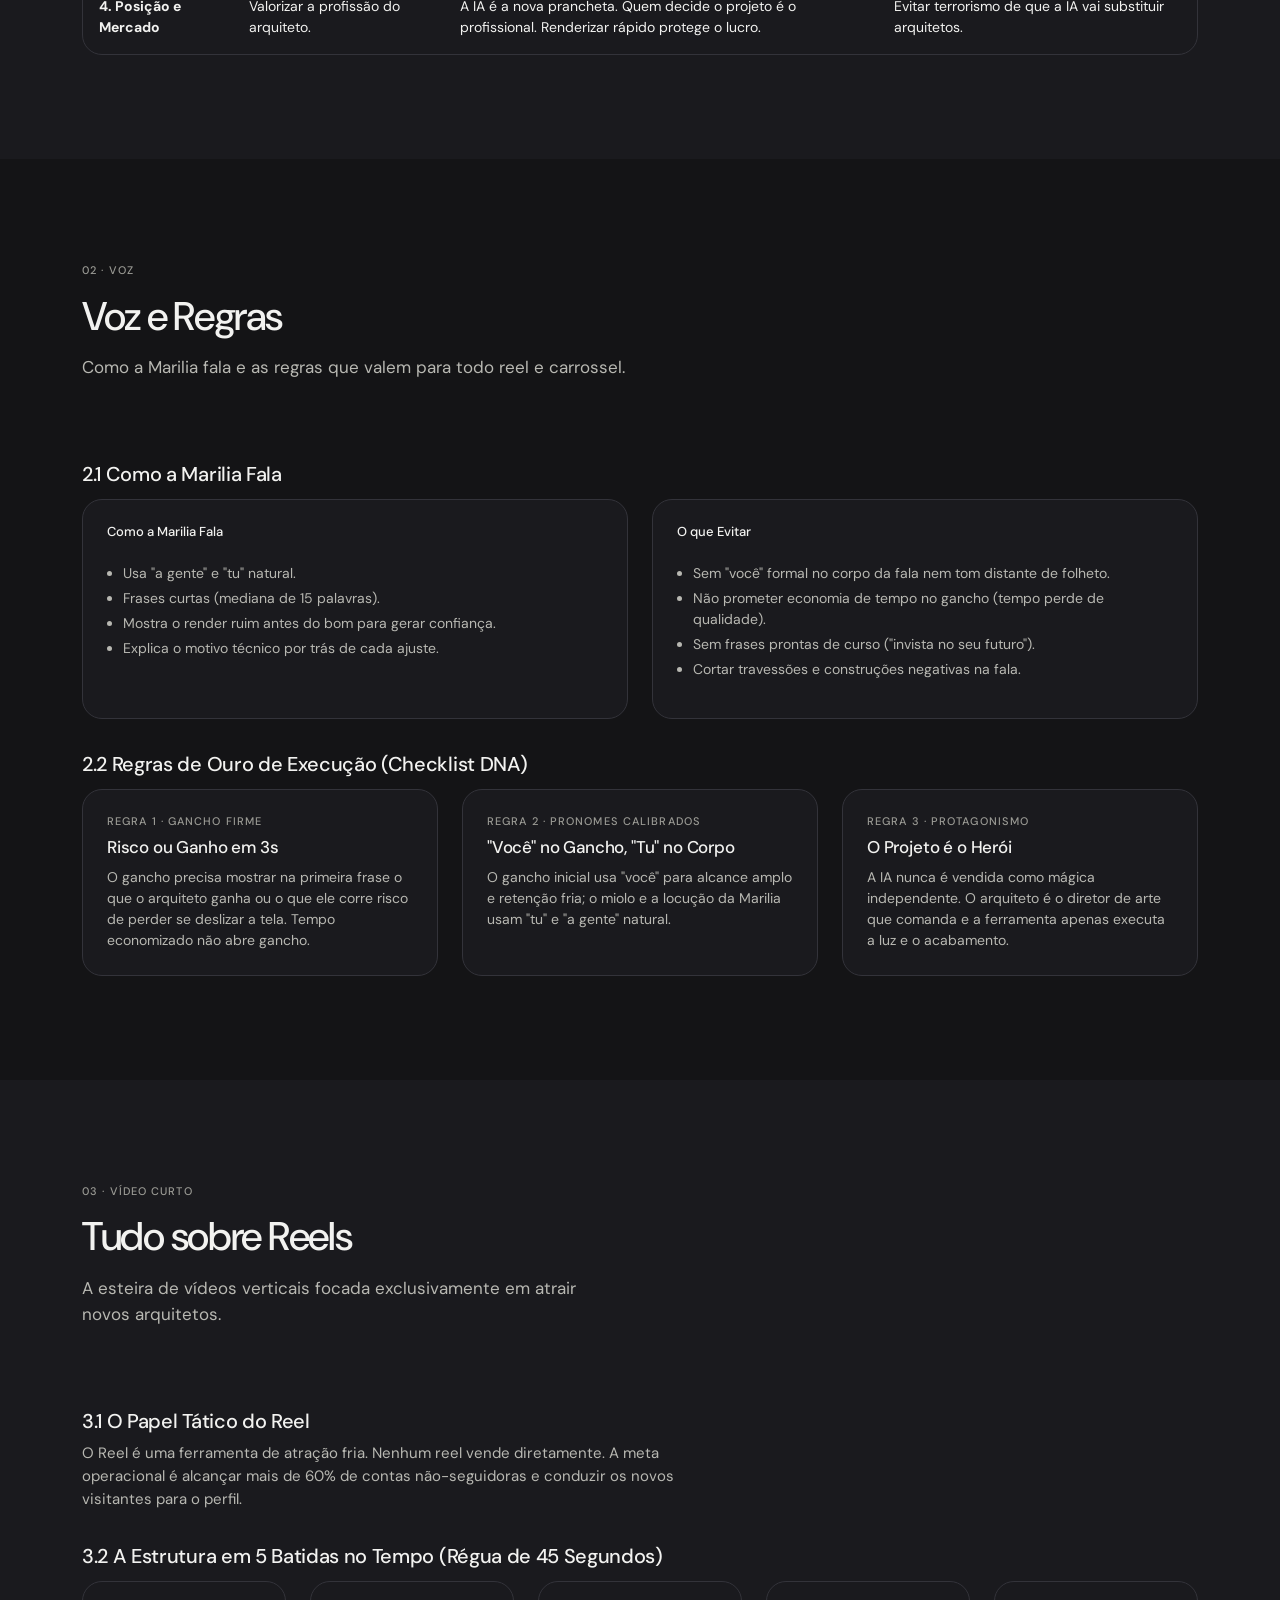
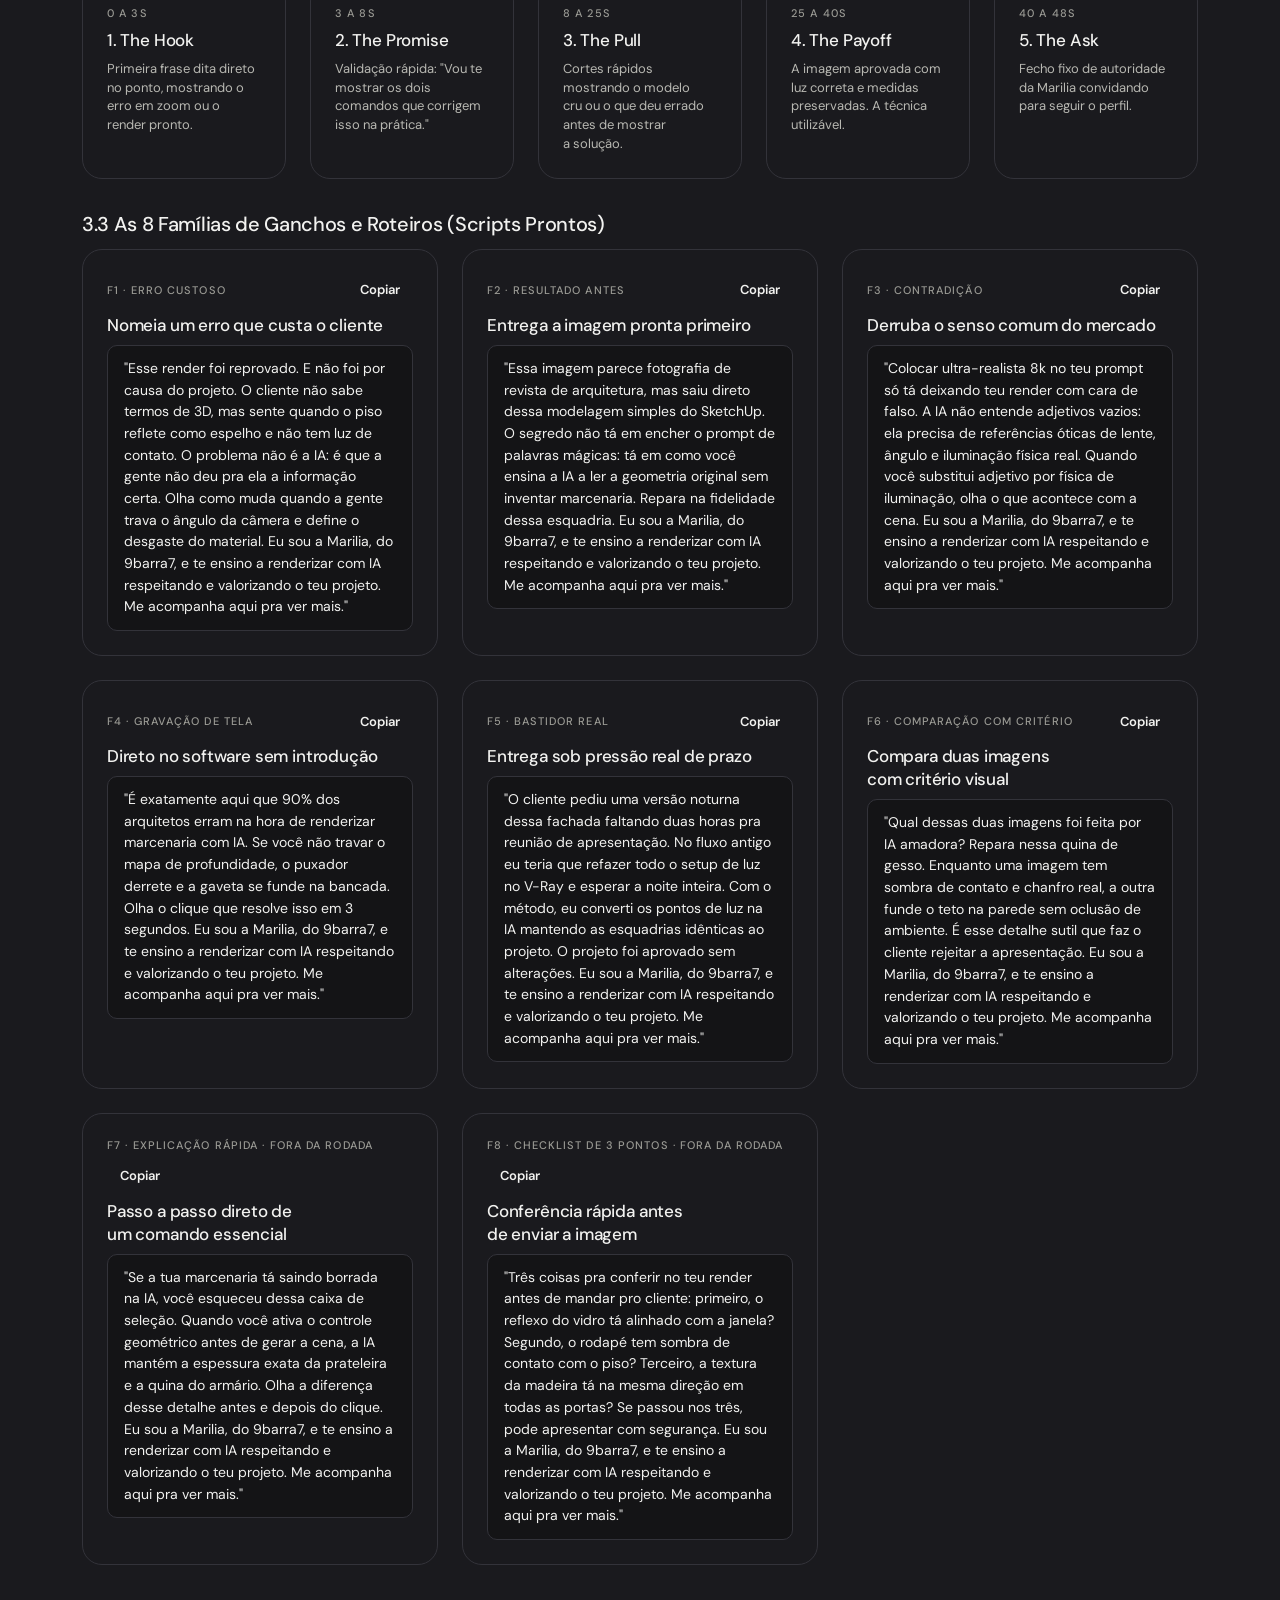
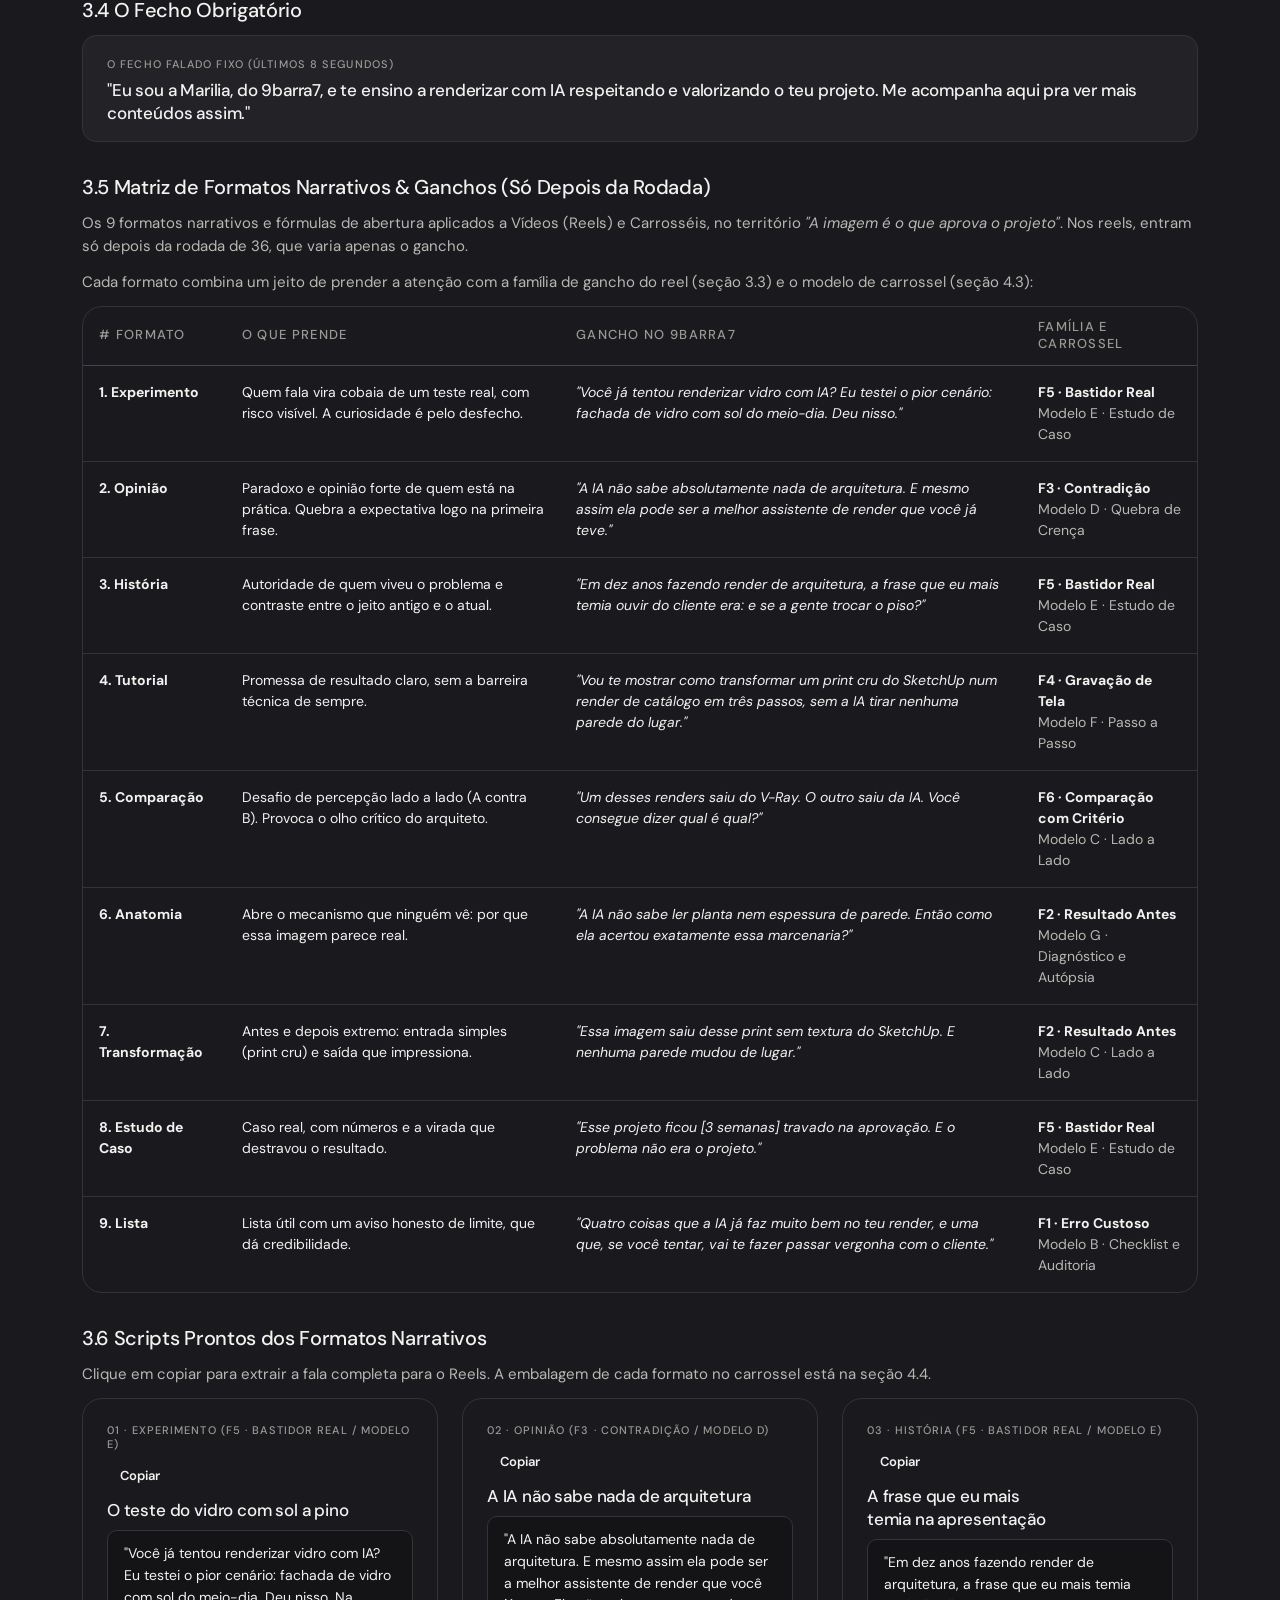
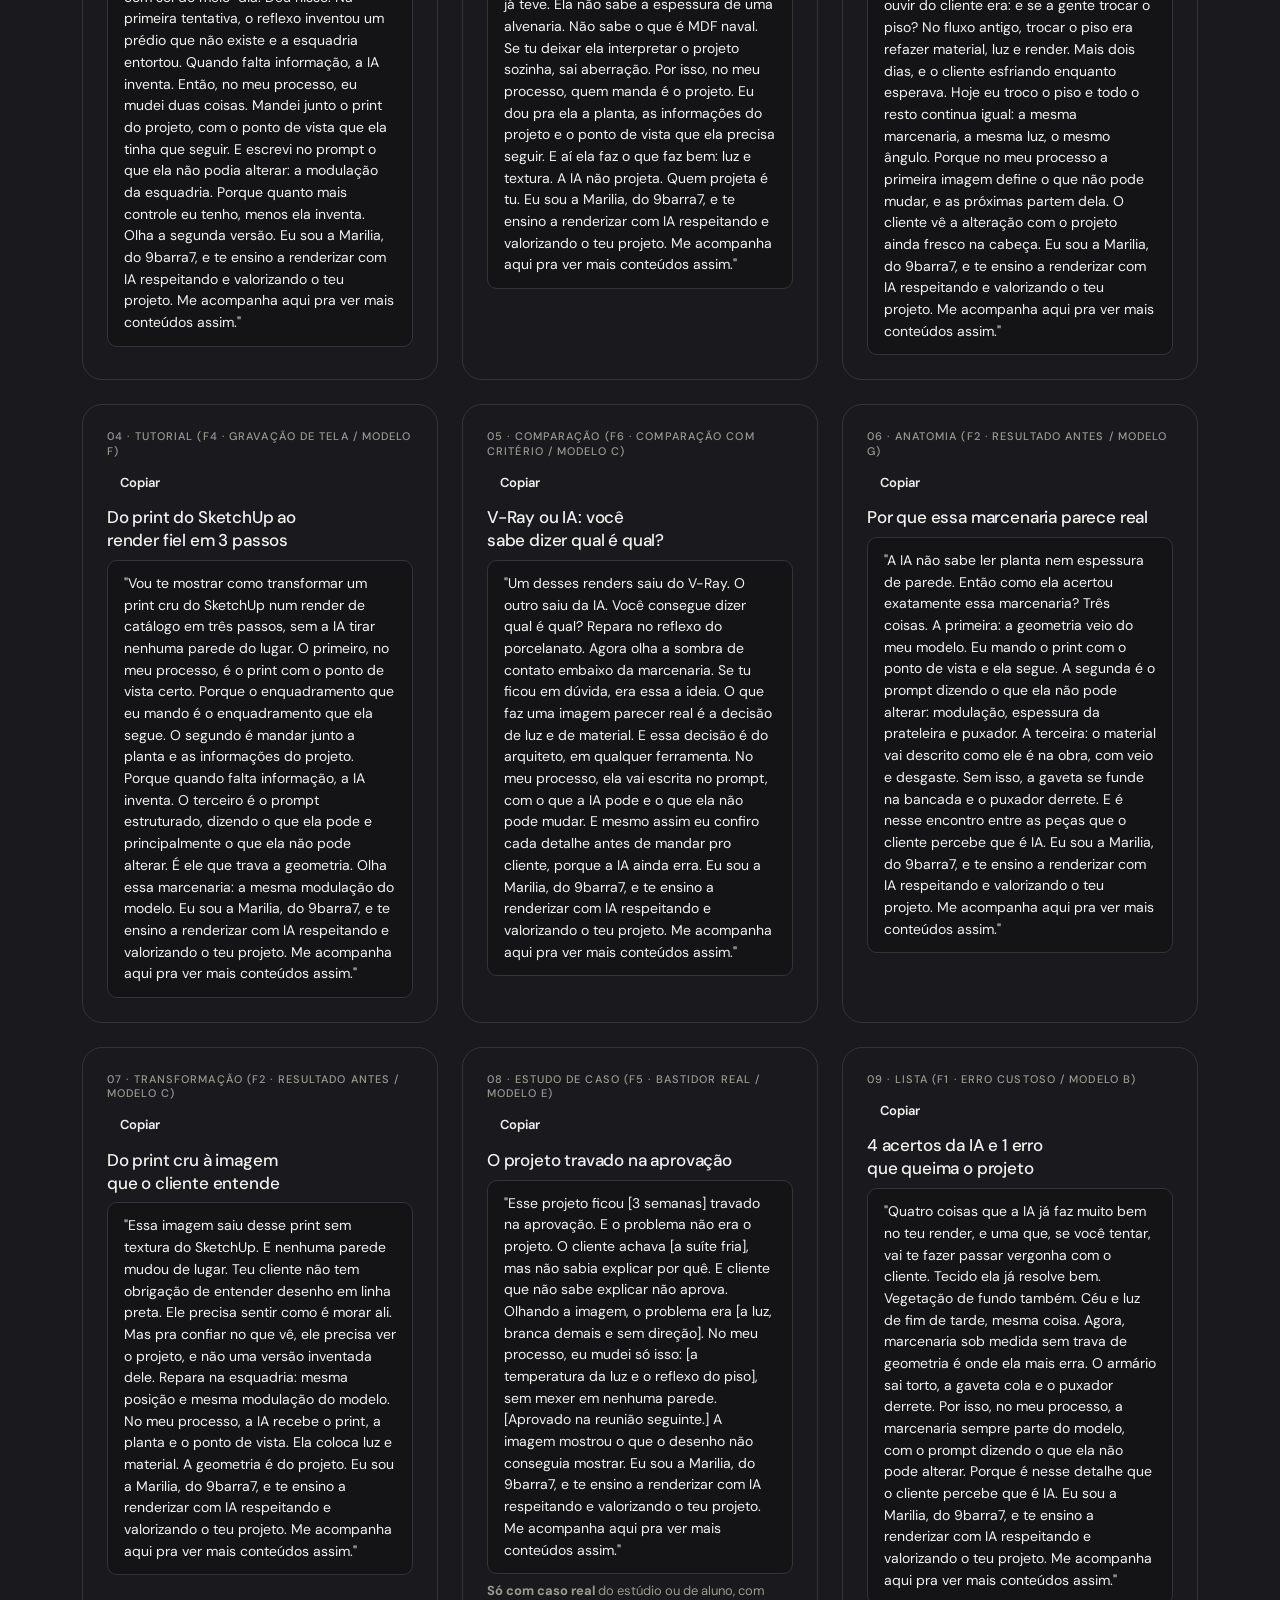
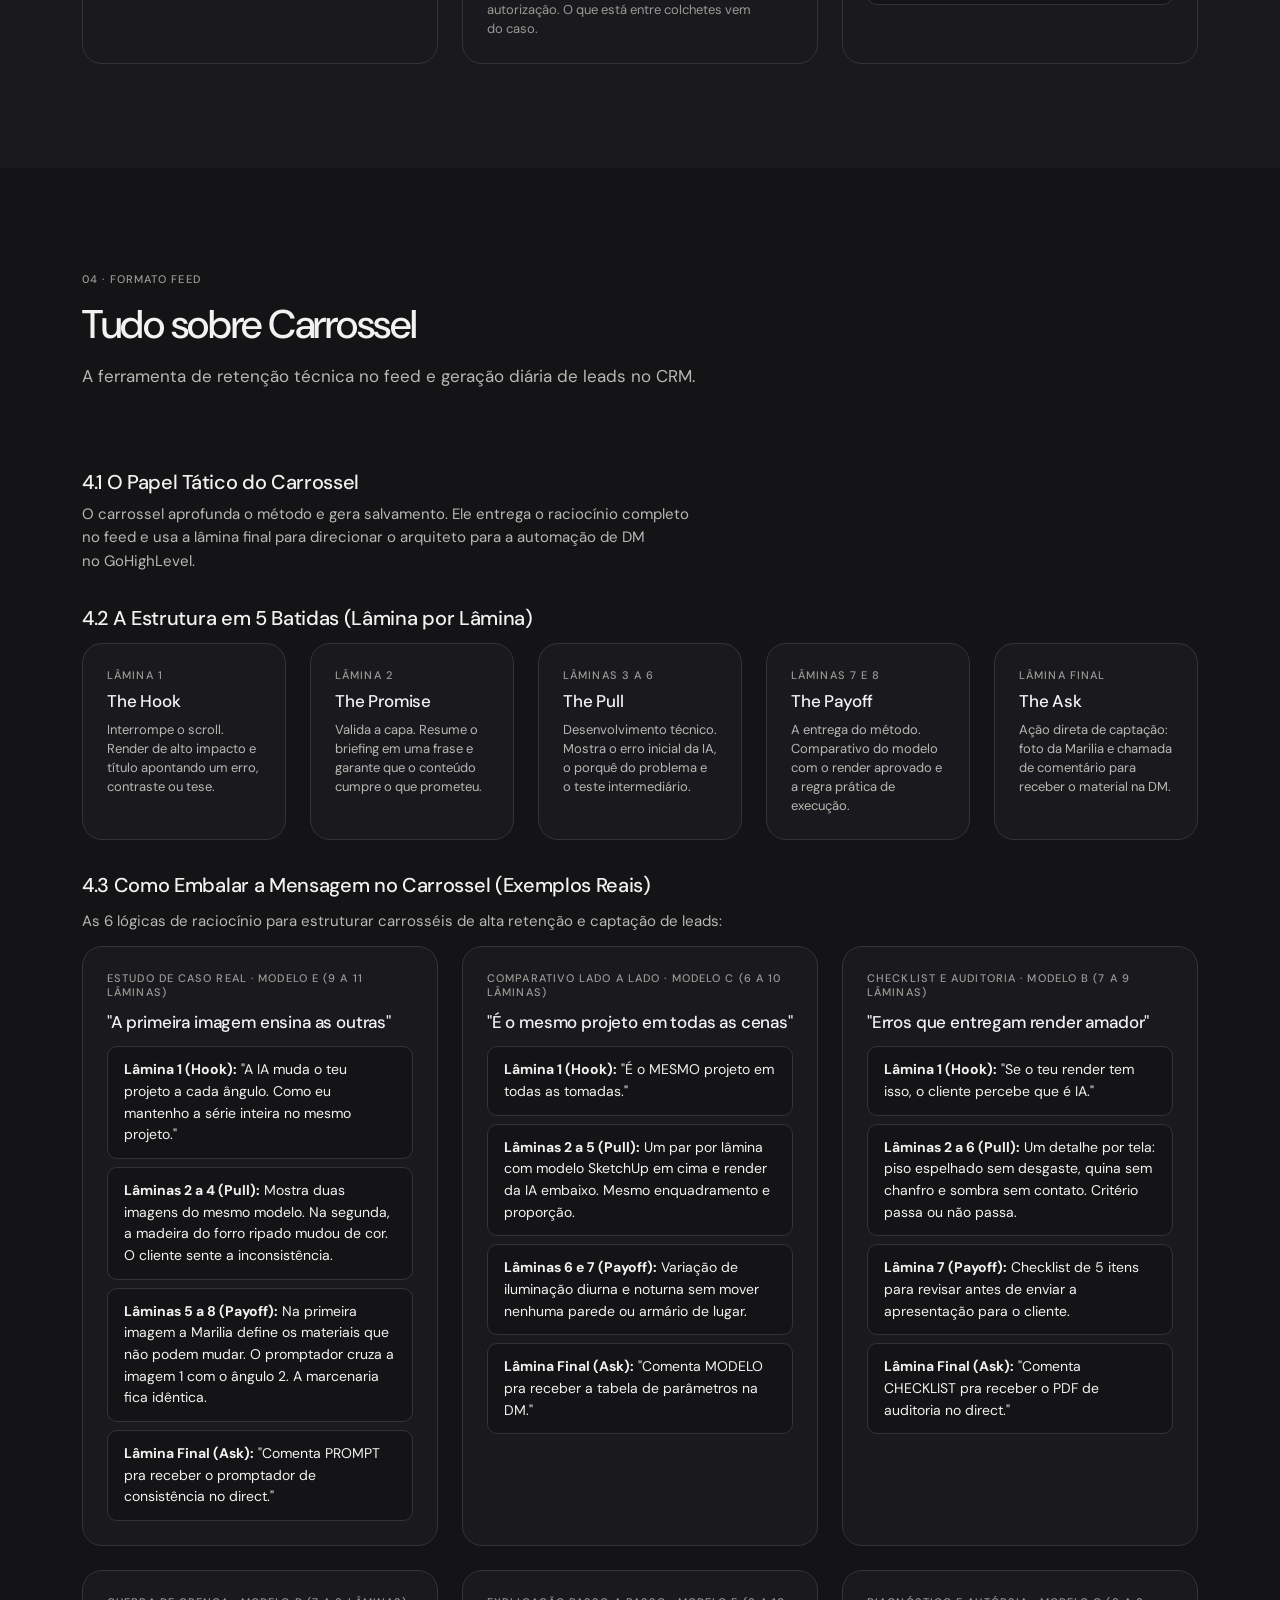
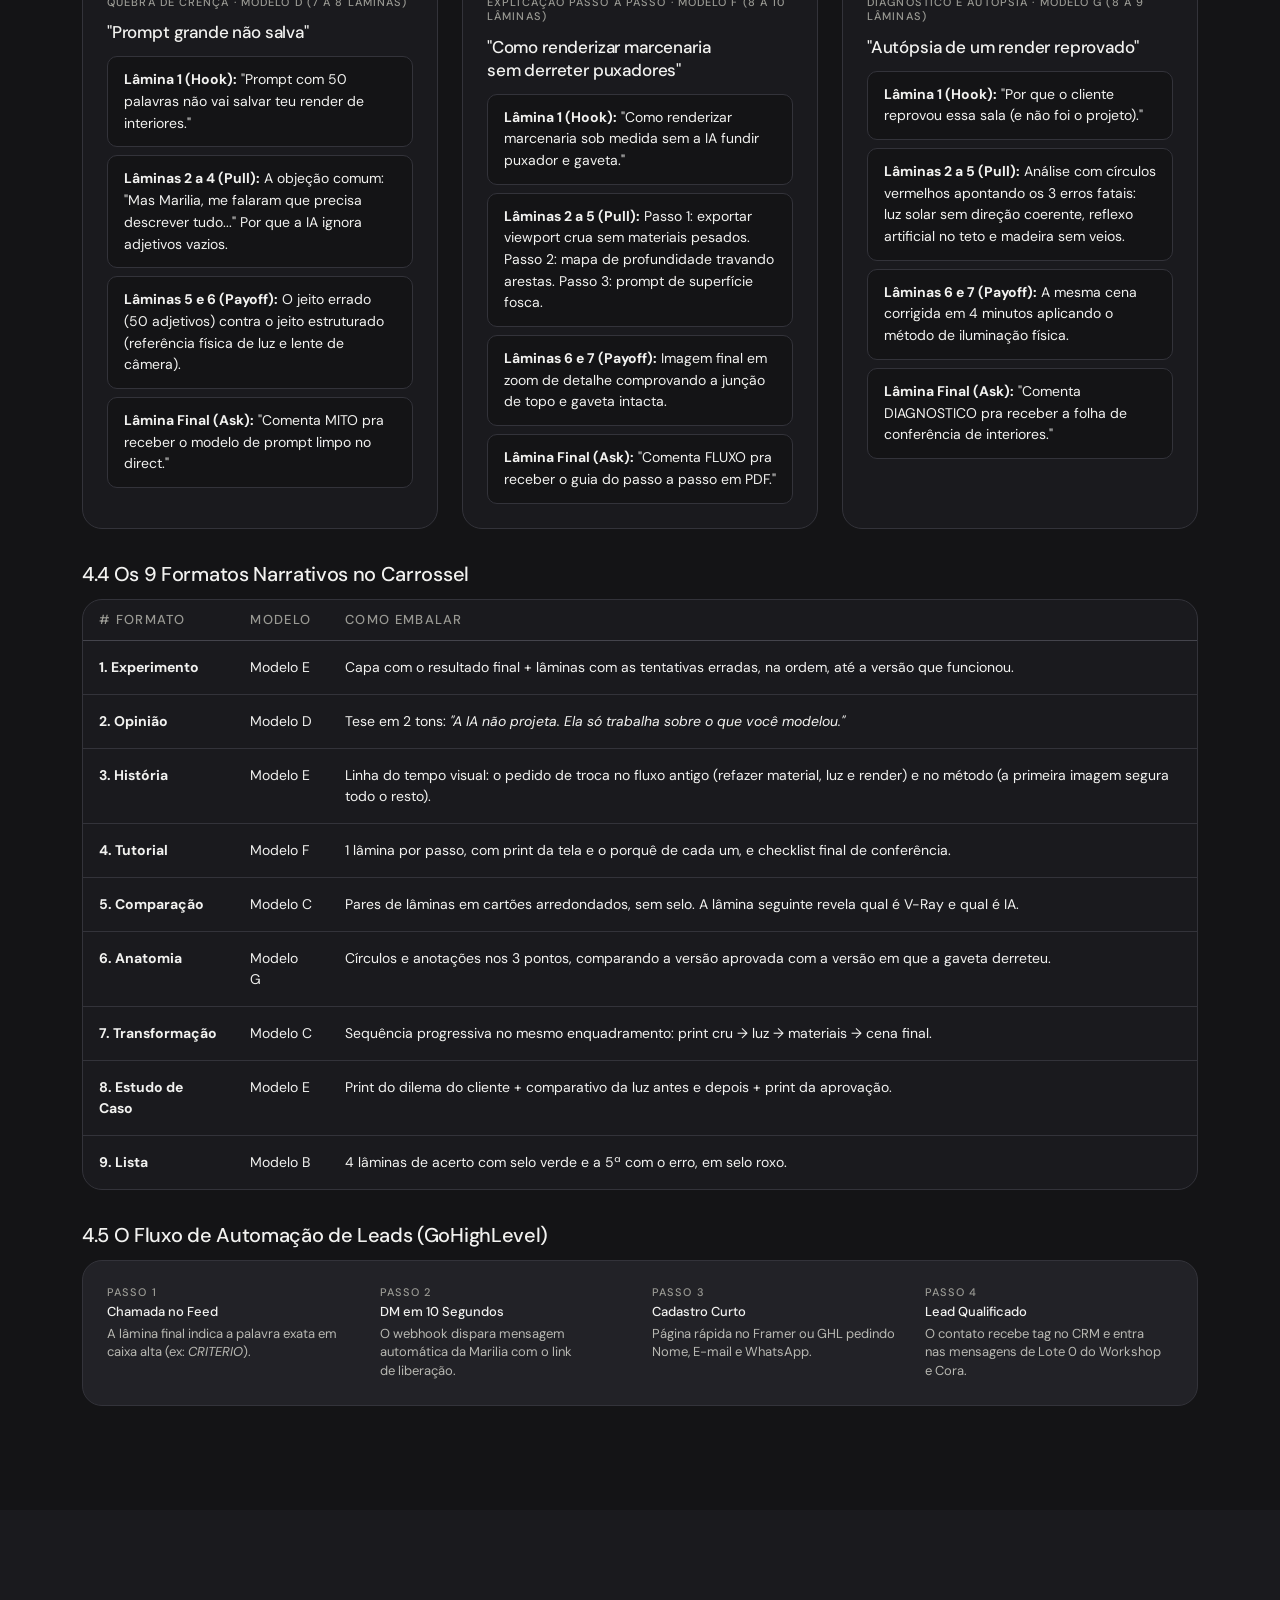
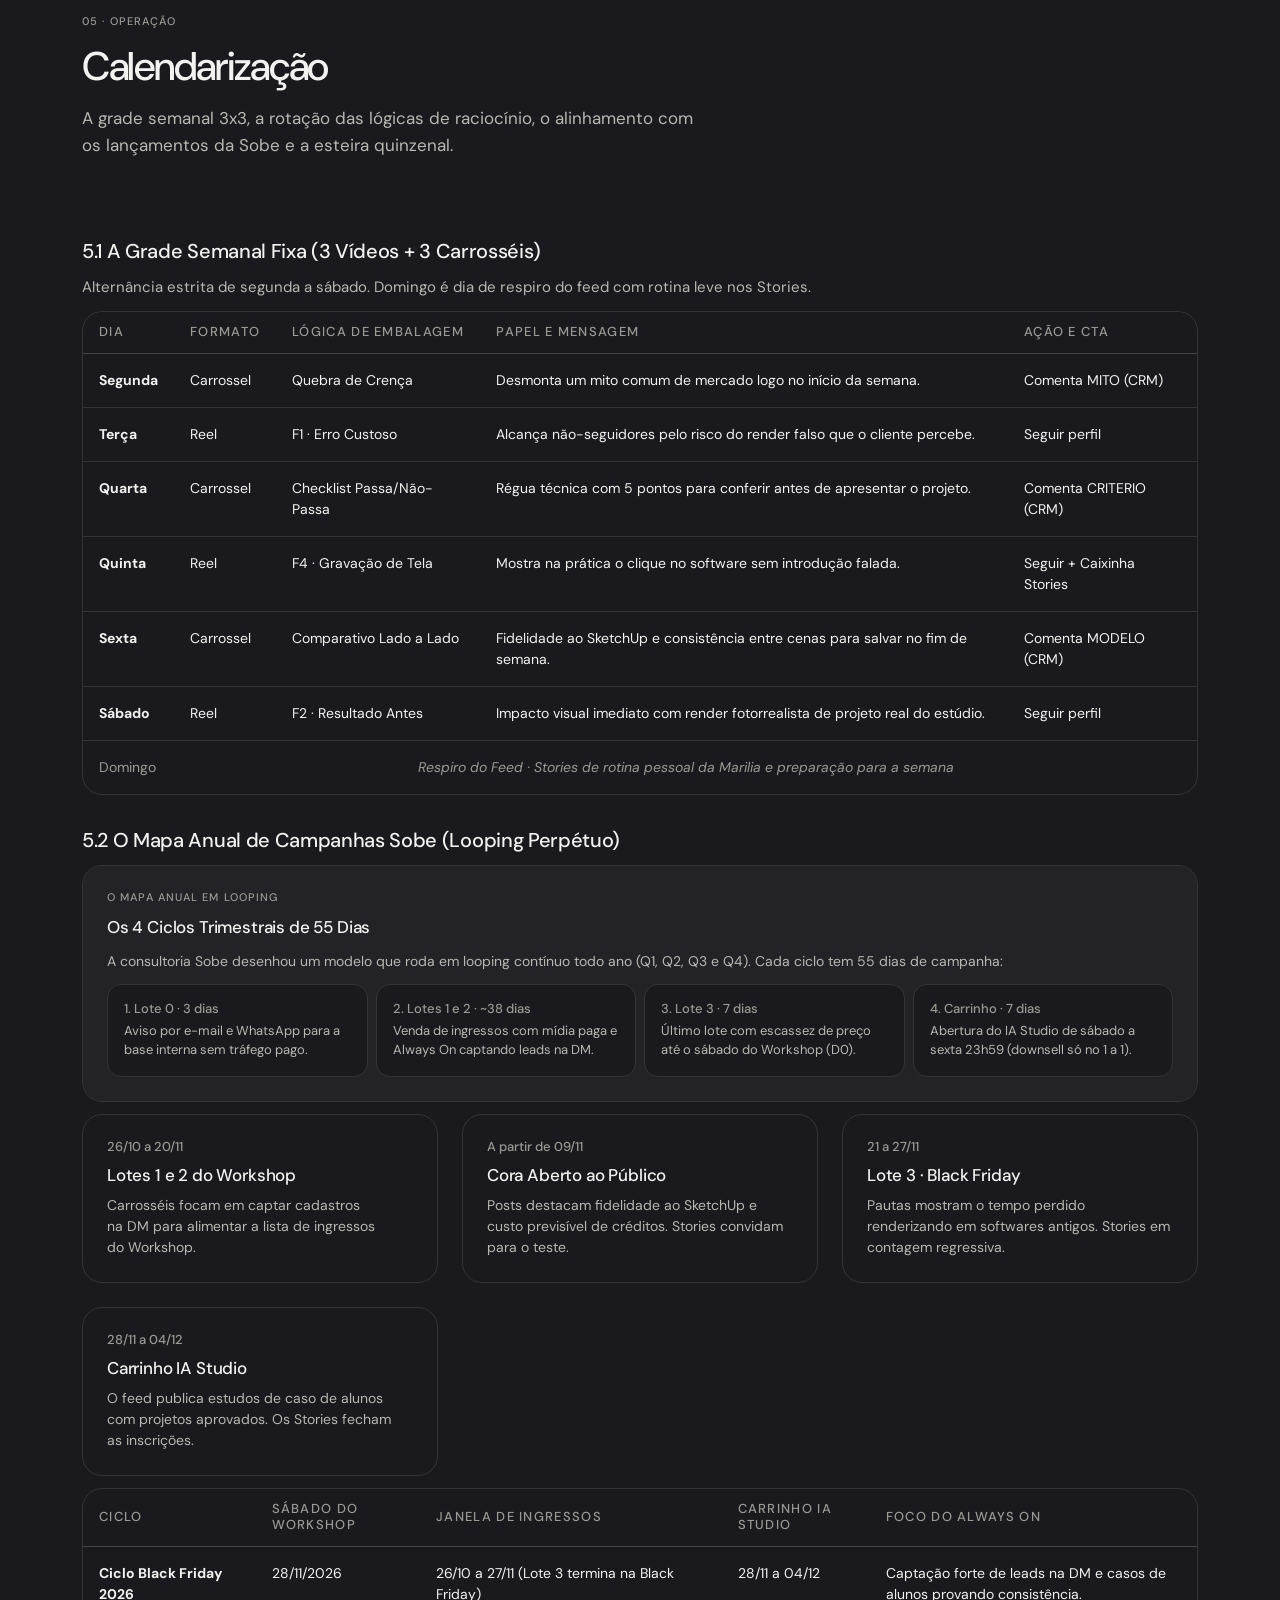
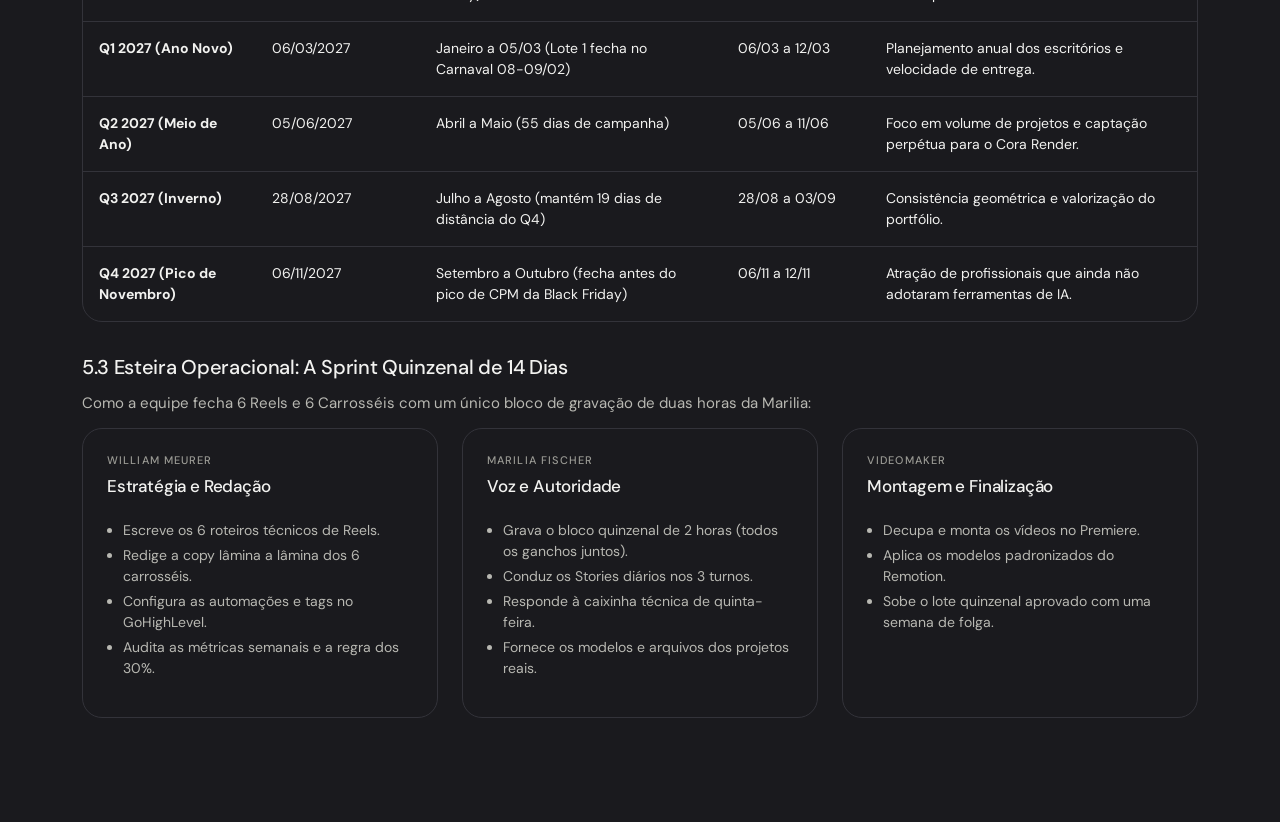
==== commit 11b5073f: "refactor: reorganiza o playbook na ordem de produção Estratégia, Voz e Regras, Reels, Carrossel e Ca" ====
--- a/playbook-always-on.html
+++ b/playbook-always-on.html
@@ -122,9 +122,9 @@
     </a>
     <nav class="nav-playbook">
       <a href="#estrategia">1. Estratégia</a>
-      <a href="#carrossel">2. Tudo sobre Carrossel</a>
+      <a href="#voz">2. Voz e Regras</a>
       <a href="#reels">3. Tudo sobre Reels</a>
-      <a href="#formatos-narrativos">4. Matriz de Formatos</a>
+      <a href="#carrossel">4. Tudo sobre Carrossel</a>
       <a href="#calendarizacao">5. Calendarização</a>
     </nav>
     <button class="btn btn--discreto btn--icone" type="button" data-alternar-tema aria-label="Alternar tema" style="margin-left:8px;">
@@ -163,10 +163,10 @@
       <div class="cab-secao">
         <span class="t-sobrelinha suave">01 · Estrutura</span>
         <h2 class="t-h1">A Estratégia</h2>
-        <p>As duas forças do público, o papel de cada canal e o alinhamento com a consultoria Sobe.</p>
-      </div>
-
-      <!-- 1.1 As Forças de Mercado -->
+        <p>As duas forças do público, o papel de cada canal e as 4 editorias.</p>
+      </div>
+
+<!-- 1.1 As Forças de Mercado -->
       <div class="pilha" style="gap:var(--e-3);">
         <h3 class="t-h3">1.1 As Duas Forças do Público</h3>
         <p class="t-corpo" style="color:var(--texto-2);">
@@ -190,7 +190,7 @@
         </div>
       </div>
 
-      <!-- 1.2 O Papel dos Canais -->
+<!-- 1.2 O Papel dos Canais -->
       <div class="pilha" style="gap:var(--e-3);">
         <h3 class="t-h3">1.2 O Papel Tático de Cada Canal</h3>
         <div class="grade-cards">
@@ -218,7 +218,7 @@
         </div>
       </div>
 
-      <!-- 1.3 As 4 Editorias -->
+<!-- 1.3 As 4 Editorias -->
       <div class="pilha" style="gap:var(--e-3);">
         <h3 class="t-h3">1.3 As 4 Editorias Estratégicas</h3>
         <div class="cartao" style="padding:0;overflow:hidden;">
@@ -261,10 +261,760 @@
         </div>
       </div>
 
-      <!-- 1.4 Alinhamento Comercial -->
-      <div class="pilha" style="gap:var(--e-3);">
-        <h3 class="t-h3">1.4 Alinhamento com os Lançamentos</h3>
-        
+    </div>
+  </section>
+
+
+  <!-- ================================================================= -->
+  <!-- 2. VOZ E REGRAS                                                   -->
+  <!-- ================================================================= -->
+  <section id="voz" class="secao">
+    <div class="envelope pilha" style="gap:var(--e-6);">
+      
+      <div class="cab-secao">
+        <span class="t-sobrelinha suave">02 · Voz</span>
+        <h2 class="t-h1">Voz e Regras</h2>
+        <p>Como a Marilia fala e as regras que valem para todo reel e carrossel.</p>
+      </div>
+
+      <!-- 2.1 Como a Marilia Fala -->
+      <div class="pilha" style="gap:var(--e-3);">
+        <h3 class="t-h3">2.1 Como a Marilia Fala</h3>
+        <div class="grade-cards">
+          <div class="cartao pilha" style="gap:var(--e-2);">
+            <strong class="t-rotulo">Como a Marilia Fala</strong>
+            <ul class="t-corpo-p pilha" style="color:var(--texto-2);gap:var(--e-1);padding-left:var(--e-4);">
+              <li>Usa "a gente" e "tu" natural.</li>
+              <li>Frases curtas (mediana de 15 palavras).</li>
+              <li>Mostra o render ruim antes do bom para gerar confiança.</li>
+              <li>Explica o motivo técnico por trás de cada ajuste.</li>
+            </ul>
+          </div>
+          <div class="cartao pilha" style="gap:var(--e-2);">
+            <strong class="t-rotulo">O que Evitar</strong>
+            <ul class="t-corpo-p pilha" style="color:var(--texto-2);gap:var(--e-1);padding-left:var(--e-4);">
+              <li>Sem "você" formal no corpo da fala nem tom distante de folheto.</li>
+              <li>Não prometer economia de tempo no gancho (tempo perde de qualidade).</li>
+              <li>Sem frases prontas de curso ("invista no seu futuro").</li>
+              <li>Cortar travessões e construções negativas na fala.</li>
+            </ul>
+          </div>
+        </div>
+      </div>
+
+<!-- 2.2 Checklist de Rastreio Anti-Slop -->
+      <div class="pilha" style="gap:var(--e-3);">
+        <h3 class="t-h3">2.2 Regras de Ouro de Execução (Checklist DNA)</h3>
+        <div class="grade-cards">
+          <div class="cartao pilha" style="gap:var(--e-2);">
+            <span class="t-sobrelinha suave">Regra 1 · Gancho Firme</span>
+            <strong class="t-h4">Risco ou Ganho em 3s</strong>
+            <p class="t-corpo-p" style="color:var(--texto-2);">O gancho precisa mostrar na primeira frase o que o arquiteto ganha ou o que ele corre risco de perder se deslizar a tela. Tempo economizado não abre gancho.</p>
+          </div>
+          <div class="cartao pilha" style="gap:var(--e-2);">
+            <span class="t-sobrelinha suave">Regra 2 · Pronomes Calibrados</span>
+            <strong class="t-h4">"Você" no Gancho, "Tu" no Corpo</strong>
+            <p class="t-corpo-p" style="color:var(--texto-2);">O gancho inicial usa "você" para alcance amplo e retenção fria; o miolo e a locução da Marilia usam "tu" e "a gente" natural.</p>
+          </div>
+          <div class="cartao pilha" style="gap:var(--e-2);">
+            <span class="t-sobrelinha suave">Regra 3 · Protagonismo</span>
+            <strong class="t-h4">O Projeto é o Herói</strong>
+            <p class="t-corpo-p" style="color:var(--texto-2);">A IA nunca é vendida como mágica independente. O arquiteto é o diretor de arte que comanda e a ferramenta apenas executa a luz e o acabamento.</p>
+          </div>
+        </div>
+      </div>
+
+    </div>
+  </section>
+
+
+  <!-- ================================================================= -->
+  <!-- 3. TUDO SOBRE REELS                                               -->
+  <!-- ================================================================= -->
+  <section id="reels" class="secao secao--superficie">
+    <div class="envelope pilha" style="gap:var(--e-6);">
+      
+      <div class="cab-secao">
+        <span class="t-sobrelinha suave">03 · Vídeo Curto</span>
+        <h2 class="t-h1">Tudo sobre Reels</h2>
+        <p>A esteira de vídeos verticais focada exclusivamente em atrair novos arquitetos.</p>
+      </div>
+
+<!-- 3.1 Papel -->
+      <div class="pilha" style="gap:var(--e-2);">
+        <h3 class="t-h3">3.1 O Papel Tático do Reel</h3>
+        <p class="t-corpo" style="color:var(--texto-2);max-width:64ch;">
+          O Reel é uma ferramenta de atração fria. Nenhum reel vende diretamente. A meta operacional é alcançar mais de 60% de contas não-seguidoras e conduzir os novos visitantes para o perfil.
+        </p>
+      </div>
+
+<!-- 3.2 As 5 Batidas no Tempo -->
+      <div class="pilha" style="gap:var(--e-3);">
+        <h3 class="t-h3">3.2 A Estrutura em 5 Batidas no Tempo (Régua de 45 Segundos)</h3>
+        <div class="grade-cards" style="grid-template-columns:repeat(auto-fit,minmax(190px,1fr));">
+          <div class="cartao pilha" style="gap:var(--e-2);">
+            <span class="t-sobrelinha suave">0 a 3s</span>
+            <h4 class="t-h4">1. The Hook</h4>
+            <p class="t-legenda" style="color:var(--texto-2);">Primeira frase dita direto no ponto, mostrando o erro em zoom ou o render pronto.</p>
+          </div>
+          <div class="cartao pilha" style="gap:var(--e-2);">
+            <span class="t-sobrelinha suave">3 a 8s</span>
+            <h4 class="t-h4">2. The Promise</h4>
+            <p class="t-legenda" style="color:var(--texto-2);">Validação rápida: "Vou te mostrar os dois comandos que corrigem isso na prática."</p>
+          </div>
+          <div class="cartao pilha" style="gap:var(--e-2);">
+            <span class="t-sobrelinha suave">8 a 25s</span>
+            <h4 class="t-h4">3. The Pull</h4>
+            <p class="t-legenda" style="color:var(--texto-2);">Cortes rápidos mostrando o modelo cru ou o que deu errado antes de mostrar a solução.</p>
+          </div>
+          <div class="cartao pilha" style="gap:var(--e-2);">
+            <span class="t-sobrelinha suave">25 a 40s</span>
+            <h4 class="t-h4">4. The Payoff</h4>
+            <p class="t-legenda" style="color:var(--texto-2);">A imagem aprovada com luz correta e medidas preservadas. A técnica utilizável.</p>
+          </div>
+          <div class="cartao pilha" style="gap:var(--e-2);">
+            <span class="t-sobrelinha suave">40 a 48s</span>
+            <h4 class="t-h4">5. The Ask</h4>
+            <p class="t-legenda" style="color:var(--texto-2);">Fecho fixo de autoridade da Marilia convidando para seguir o perfil.</p>
+          </div>
+        </div>
+      </div>
+
+<!-- 3.3 As 8 Famílias com Scripts -->
+      <div class="pilha" style="gap:var(--e-3);">
+        <h3 class="t-h3">3.3 As 8 Famílias de Ganchos e Roteiros (Scripts Prontos)</h3>
+        <div class="grade-cards">
+          <!-- F1 -->
+          <div class="cartao pilha" style="gap:var(--e-2);">
+            <div class="linha" style="justify-content:space-between;align-items:center;">
+              <span class="t-sobrelinha suave">F1 · Erro Custoso</span>
+              <button class="btn btn--discreto btn--p" onclick="copiarTexto(this)">Copiar</button>
+            </div>
+            <h4 class="t-h4">Nomeia um erro que custa o cliente</h4>
+            <div class="caixa-roteiro">
+              "Esse render foi reprovado. E não foi por causa do projeto. O cliente não sabe termos de 3D, mas sente quando o piso reflete como espelho e não tem luz de contato. O problema não é a IA: é que a gente não deu pra ela a informação certa. Olha como muda quando a gente trava o ângulo da câmera e define o desgaste do material. Eu sou a Marilia, do 9barra7, e te ensino a renderizar com IA respeitando e valorizando o teu projeto. Me acompanha aqui pra ver mais."
+            </div>
+          </div>
+
+          <!-- F2 -->
+          <div class="cartao pilha" style="gap:var(--e-2);">
+            <div class="linha" style="justify-content:space-between;align-items:center;">
+              <span class="t-sobrelinha suave">F2 · Resultado Antes</span>
+              <button class="btn btn--discreto btn--p" onclick="copiarTexto(this)">Copiar</button>
+            </div>
+            <h4 class="t-h4">Entrega a imagem pronta primeiro</h4>
+            <div class="caixa-roteiro">
+              "Essa imagem parece fotografia de revista de arquitetura, mas saiu direto dessa modelagem simples do SketchUp. O segredo não tá em encher o prompt de palavras mágicas: tá em como você ensina a IA a ler a geometria original sem inventar marcenaria. Repara na fidelidade dessa esquadria. Eu sou a Marilia, do 9barra7, e te ensino a renderizar com IA respeitando e valorizando o teu projeto. Me acompanha aqui pra ver mais."
+            </div>
+          </div>
+
+          <!-- F3 -->
+          <div class="cartao pilha" style="gap:var(--e-2);">
+            <div class="linha" style="justify-content:space-between;align-items:center;">
+              <span class="t-sobrelinha suave">F3 · Contradição</span>
+              <button class="btn btn--discreto btn--p" onclick="copiarTexto(this)">Copiar</button>
+            </div>
+            <h4 class="t-h4">Derruba o senso comum do mercado</h4>
+            <div class="caixa-roteiro">
+              "Colocar ultra-realista 8k no teu prompt só tá deixando teu render com cara de falso. A IA não entende adjetivos vazios: ela precisa de referências óticas de lente, ângulo e iluminação física real. Quando você substitui adjetivo por física de iluminação, olha o que acontece com a cena. Eu sou a Marilia, do 9barra7, e te ensino a renderizar com IA respeitando e valorizando o teu projeto. Me acompanha aqui pra ver mais."
+            </div>
+          </div>
+
+          <!-- F4 -->
+          <div class="cartao pilha" style="gap:var(--e-2);">
+            <div class="linha" style="justify-content:space-between;align-items:center;">
+              <span class="t-sobrelinha suave">F4 · Gravação de Tela</span>
+              <button class="btn btn--discreto btn--p" onclick="copiarTexto(this)">Copiar</button>
+            </div>
+            <h4 class="t-h4">Direto no software sem introdução</h4>
+            <div class="caixa-roteiro">
+              "É exatamente aqui que 90% dos arquitetos erram na hora de renderizar marcenaria com IA. Se você não travar o mapa de profundidade, o puxador derrete e a gaveta se funde na bancada. Olha o clique que resolve isso em 3 segundos. Eu sou a Marilia, do 9barra7, e te ensino a renderizar com IA respeitando e valorizando o teu projeto. Me acompanha aqui pra ver mais."
+            </div>
+          </div>
+
+          <!-- F5 -->
+          <div class="cartao pilha" style="gap:var(--e-2);">
+            <div class="linha" style="justify-content:space-between;align-items:center;">
+              <span class="t-sobrelinha suave">F5 · Bastidor Real</span>
+              <button class="btn btn--discreto btn--p" onclick="copiarTexto(this)">Copiar</button>
+            </div>
+            <h4 class="t-h4">Entrega sob pressão real de prazo</h4>
+            <div class="caixa-roteiro">
+              "O cliente pediu uma versão noturna dessa fachada faltando duas horas pra reunião de apresentação. No fluxo antigo eu teria que refazer todo o setup de luz no V-Ray e esperar a noite inteira. Com o método, eu converti os pontos de luz na IA mantendo as esquadrias idênticas ao projeto. O projeto foi aprovado sem alterações. Eu sou a Marilia, do 9barra7, e te ensino a renderizar com IA respeitando e valorizando o teu projeto. Me acompanha aqui pra ver mais."
+            </div>
+          </div>
+
+          <!-- F6 -->
+          <div class="cartao pilha" style="gap:var(--e-2);">
+            <div class="linha" style="justify-content:space-between;align-items:center;">
+              <span class="t-sobrelinha suave">F6 · Comparação com Critério</span>
+              <button class="btn btn--discreto btn--p" onclick="copiarTexto(this)">Copiar</button>
+            </div>
+            <h4 class="t-h4">Compara duas imagens com critério visual</h4>
+            <div class="caixa-roteiro">
+              "Qual dessas duas imagens foi feita por IA amadora? Repara nessa quina de gesso. Enquanto uma imagem tem sombra de contato e chanfro real, a outra funde o teto na parede sem oclusão de ambiente. É esse detalhe sutil que faz o cliente rejeitar a apresentação. Eu sou a Marilia, do 9barra7, e te ensino a renderizar com IA respeitando e valorizando o teu projeto. Me acompanha aqui pra ver mais."
+            </div>
+          </div>
+
+          <!-- F7 -->
+          <div class="cartao pilha" style="gap:var(--e-2);">
+            <div class="linha" style="justify-content:space-between;align-items:center;">
+              <span class="t-sobrelinha suave">F7 · Explicação Rápida · Fora da rodada</span>
+              <button class="btn btn--discreto btn--p" onclick="copiarTexto(this)">Copiar</button>
+            </div>
+            <h4 class="t-h4">Passo a passo direto de um comando essencial</h4>
+            <div class="caixa-roteiro">
+              "Se a tua marcenaria tá saindo borrada na IA, você esqueceu dessa caixa de seleção. Quando você ativa o controle geométrico antes de gerar a cena, a IA mantém a espessura exata da prateleira e a quina do armário. Olha a diferença desse detalhe antes e depois do clique. Eu sou a Marilia, do 9barra7, e te ensino a renderizar com IA respeitando e valorizando o teu projeto. Me acompanha aqui pra ver mais."
+            </div>
+          </div>
+
+          <!-- F8 -->
+          <div class="cartao pilha" style="gap:var(--e-2);">
+            <div class="linha" style="justify-content:space-between;align-items:center;">
+              <span class="t-sobrelinha suave">F8 · Checklist de 3 Pontos · Fora da rodada</span>
+              <button class="btn btn--discreto btn--p" onclick="copiarTexto(this)">Copiar</button>
+            </div>
+            <h4 class="t-h4">Conferência rápida antes de enviar a imagem</h4>
+            <div class="caixa-roteiro">
+              "Três coisas pra conferir no teu render antes de mandar pro cliente: primeiro, o reflexo do vidro tá alinhado com a janela? Segundo, o rodapé tem sombra de contato com o piso? Terceiro, a textura da madeira tá na mesma direção em todas as portas? Se passou nos três, pode apresentar com segurança. Eu sou a Marilia, do 9barra7, e te ensino a renderizar com IA respeitando e valorizando o teu projeto. Me acompanha aqui pra ver mais."
+            </div>
+          </div>
+        </div>
+      </div>
+
+<!-- 3.4 Fecho Fixo -->
+      <div class="pilha" style="gap:var(--e-3);">
+        <h3 class="t-h3">3.4 O Fecho Obrigatório</h3>
+        <div class="bloco-regra">
+          <span class="t-sobrelinha suave">O Fecho Falado Fixo (Últimos 8 segundos)</span>
+          <p class="t-h4" style="color:var(--texto);margin-top:var(--e-1);">
+            "Eu sou a Marilia, do 9barra7, e te ensino a renderizar com IA respeitando e valorizando o teu projeto. Me acompanha aqui pra ver mais conteúdos assim."
+          </p>
+        </div>
+      </div>
+
+<!-- 3.5 Matriz de Formatos Narrativos -->
+      <div id="formatos-narrativos" class="pilha" style="gap:var(--e-3);">
+        <h3 class="t-h3">3.5 Matriz de Formatos Narrativos & Ganchos (Só Depois da Rodada)</h3>
+        <p class="t-corpo" style="color:var(--texto-2);">
+          Os 9 formatos narrativos e fórmulas de abertura aplicados a Vídeos (Reels) e Carrosséis, no território <em>"A imagem é o que aprova o projeto"</em>. Nos reels, entram só depois da rodada de 36, que varia apenas o gancho.
+        </p>
+        <p class="t-corpo" style="color:var(--texto-2);">
+          Cada formato combina um jeito de prender a atenção com a família de gancho do reel (seção 3.3) e o modelo de carrossel (seção 4.3):
+        </p>
+
+        <div class="cartao" style="padding:0;overflow-x:auto;">
+          <table class="tabela-quadro">
+            <thead>
+              <tr>
+                <th># Formato</th>
+                <th>O que Prende</th>
+                <th>Gancho no 9barra7</th>
+                <th>Família e Carrossel</th>
+              </tr>
+            </thead>
+            <tbody>
+              <tr>
+                <td><strong>1. Experimento</strong></td>
+                <td>Quem fala vira cobaia de um teste real, com risco visível. A curiosidade é pelo desfecho.</td>
+                <td><em>"Você já tentou renderizar vidro com IA? Eu testei o pior cenário: fachada de vidro com sol do meio-dia. Deu nisso."</em></td>
+                <td><strong>F5 · Bastidor Real</strong><br><span style="color:var(--texto-2);font-size:var(--t-legenda-tam);">Modelo E · Estudo de Caso</span></td>
+              </tr>
+              <tr>
+                <td><strong>2. Opinião</strong></td>
+                <td>Paradoxo e opinião forte de quem está na prática. Quebra a expectativa logo na primeira frase.</td>
+                <td><em>"A IA não sabe absolutamente nada de arquitetura. E mesmo assim ela pode ser a melhor assistente de render que você já teve."</em></td>
+                <td><strong>F3 · Contradição</strong><br><span style="color:var(--texto-2);font-size:var(--t-legenda-tam);">Modelo D · Quebra de Crença</span></td>
+              </tr>
+              <tr>
+                <td><strong>3. História</strong></td>
+                <td>Autoridade de quem viveu o problema e contraste entre o jeito antigo e o atual.</td>
+                <td><em>"Em dez anos fazendo render de arquitetura, a frase que eu mais temia ouvir do cliente era: e se a gente trocar o piso?"</em></td>
+                <td><strong>F5 · Bastidor Real</strong><br><span style="color:var(--texto-2);font-size:var(--t-legenda-tam);">Modelo E · Estudo de Caso</span></td>
+              </tr>
+              <tr>
+                <td><strong>4. Tutorial</strong></td>
+                <td>Promessa de resultado claro, sem a barreira técnica de sempre.</td>
+                <td><em>"Vou te mostrar como transformar um print cru do SketchUp num render de catálogo em três passos, sem a IA tirar nenhuma parede do lugar."</em></td>
+                <td><strong>F4 · Gravação de Tela</strong><br><span style="color:var(--texto-2);font-size:var(--t-legenda-tam);">Modelo F · Passo a Passo</span></td>
+              </tr>
+              <tr>
+                <td><strong>5. Comparação</strong></td>
+                <td>Desafio de percepção lado a lado (A contra B). Provoca o olho crítico do arquiteto.</td>
+                <td><em>"Um desses renders saiu do V-Ray. O outro saiu da IA. Você consegue dizer qual é qual?"</em></td>
+                <td><strong>F6 · Comparação com Critério</strong><br><span style="color:var(--texto-2);font-size:var(--t-legenda-tam);">Modelo C · Lado a Lado</span></td>
+              </tr>
+              <tr>
+                <td><strong>6. Anatomia</strong></td>
+                <td>Abre o mecanismo que ninguém vê: por que essa imagem parece real.</td>
+                <td><em>"A IA não sabe ler planta nem espessura de parede. Então como ela acertou exatamente essa marcenaria?"</em></td>
+                <td><strong>F2 · Resultado Antes</strong><br><span style="color:var(--texto-2);font-size:var(--t-legenda-tam);">Modelo G · Diagnóstico e Autópsia</span></td>
+              </tr>
+              <tr>
+                <td><strong>7. Transformação</strong></td>
+                <td>Antes e depois extremo: entrada simples (print cru) e saída que impressiona.</td>
+                <td><em>"Essa imagem saiu desse print sem textura do SketchUp. E nenhuma parede mudou de lugar."</em></td>
+                <td><strong>F2 · Resultado Antes</strong><br><span style="color:var(--texto-2);font-size:var(--t-legenda-tam);">Modelo C · Lado a Lado</span></td>
+              </tr>
+              <tr>
+                <td><strong>8. Estudo de Caso</strong></td>
+                <td>Caso real, com números e a virada que destravou o resultado.</td>
+                <td><em>"Esse projeto ficou [3 semanas] travado na aprovação. E o problema não era o projeto."</em></td>
+                <td><strong>F5 · Bastidor Real</strong><br><span style="color:var(--texto-2);font-size:var(--t-legenda-tam);">Modelo E · Estudo de Caso</span></td>
+              </tr>
+              <tr>
+                <td><strong>9. Lista</strong></td>
+                <td>Lista útil com um aviso honesto de limite, que dá credibilidade.</td>
+                <td><em>"Quatro coisas que a IA já faz muito bem no teu render, e uma que, se você tentar, vai te fazer passar vergonha com o cliente."</em></td>
+                <td><strong>F1 · Erro Custoso</strong><br><span style="color:var(--texto-2);font-size:var(--t-legenda-tam);">Modelo B · Checklist e Auditoria</span></td>
+              </tr>
+            </tbody>
+          </table>
+        </div>
+      </div>
+
+<!-- 3.6 Scripts dos Formatos Narrativos -->
+      <div class="pilha" style="gap:var(--e-3);">
+        <h3 class="t-h3">3.6 Scripts Prontos dos Formatos Narrativos</h3>
+        <p class="t-corpo" style="color:var(--texto-2);">
+          Clique em copiar para extrair a fala completa para o Reels. A embalagem de cada formato no carrossel está na seção 4.4.
+        </p>
+
+        <div class="grade-cards">
+          <!-- Card 1: Experimento -->
+          <div class="cartao pilha" style="gap:var(--e-2);">
+            <div class="linha" style="justify-content:space-between;align-items:center;">
+              <span class="t-sobrelinha suave">01 · Experimento (F5 · Bastidor Real / Modelo E)</span>
+              <button class="btn btn--discreto btn--p" onclick="copiarTexto(this)">Copiar</button>
+            </div>
+            <h4 class="t-h4">O teste do vidro com sol a pino</h4>
+            <div class="caixa-roteiro">
+              "Você já tentou renderizar vidro com IA? Eu testei o pior cenário: fachada de vidro com sol do meio-dia. Deu nisso. Na primeira tentativa, o reflexo inventou um prédio que não existe e a esquadria entortou. Quando falta informação, a IA inventa. Então, no meu processo, eu mudei duas coisas. Mandei junto o print do projeto, com o ponto de vista que ela tinha que seguir. E escrevi no prompt o que ela não podia alterar: a modulação da esquadria. Porque quanto mais controle eu tenho, menos ela inventa. Olha a segunda versão. Eu sou a Marilia, do 9barra7, e te ensino a renderizar com IA respeitando e valorizando o teu projeto. Me acompanha aqui pra ver mais conteúdos assim."
+            </div>
+          </div>
+
+          <!-- Card 2: Opinião -->
+          <div class="cartao pilha" style="gap:var(--e-2);">
+            <div class="linha" style="justify-content:space-between;align-items:center;">
+              <span class="t-sobrelinha suave">02 · Opinião (F3 · Contradição / Modelo D)</span>
+              <button class="btn btn--discreto btn--p" onclick="copiarTexto(this)">Copiar</button>
+            </div>
+            <h4 class="t-h4">A IA não sabe nada de arquitetura</h4>
+            <div class="caixa-roteiro">
+              "A IA não sabe absolutamente nada de arquitetura. E mesmo assim ela pode ser a melhor assistente de render que você já teve. Ela não sabe a espessura de uma alvenaria. Não sabe o que é MDF naval. Se tu deixar ela interpretar o projeto sozinha, sai aberração. Por isso, no meu processo, quem manda é o projeto. Eu dou pra ela a planta, as informações do projeto e o ponto de vista que ela precisa seguir. E aí ela faz o que faz bem: luz e textura. A IA não projeta. Quem projeta é tu. Eu sou a Marilia, do 9barra7, e te ensino a renderizar com IA respeitando e valorizando o teu projeto. Me acompanha aqui pra ver mais conteúdos assim."
+            </div>
+          </div>
+
+          <!-- Card 3: História -->
+          <div class="cartao pilha" style="gap:var(--e-2);">
+            <div class="linha" style="justify-content:space-between;align-items:center;">
+              <span class="t-sobrelinha suave">03 · História (F5 · Bastidor Real / Modelo E)</span>
+              <button class="btn btn--discreto btn--p" onclick="copiarTexto(this)">Copiar</button>
+            </div>
+            <h4 class="t-h4">A frase que eu mais temia na apresentação</h4>
+            <div class="caixa-roteiro">
+              "Em dez anos fazendo render de arquitetura, a frase que eu mais temia ouvir do cliente era: e se a gente trocar o piso? No fluxo antigo, trocar o piso era refazer material, luz e render. Mais dois dias, e o cliente esfriando enquanto esperava. Hoje eu troco o piso e todo o resto continua igual: a mesma marcenaria, a mesma luz, o mesmo ângulo. Porque no meu processo a primeira imagem define o que não pode mudar, e as próximas partem dela. O cliente vê a alteração com o projeto ainda fresco na cabeça. Eu sou a Marilia, do 9barra7, e te ensino a renderizar com IA respeitando e valorizando o teu projeto. Me acompanha aqui pra ver mais conteúdos assim."
+            </div>
+          </div>
+
+          <!-- Card 4: Tutorial -->
+          <div class="cartao pilha" style="gap:var(--e-2);">
+            <div class="linha" style="justify-content:space-between;align-items:center;">
+              <span class="t-sobrelinha suave">04 · Tutorial (F4 · Gravação de Tela / Modelo F)</span>
+              <button class="btn btn--discreto btn--p" onclick="copiarTexto(this)">Copiar</button>
+            </div>
+            <h4 class="t-h4">Do print do SketchUp ao render fiel em 3 passos</h4>
+            <div class="caixa-roteiro">
+              "Vou te mostrar como transformar um print cru do SketchUp num render de catálogo em três passos, sem a IA tirar nenhuma parede do lugar. O primeiro, no meu processo, é o print com o ponto de vista certo. Porque o enquadramento que eu mando é o enquadramento que ela segue. O segundo é mandar junto a planta e as informações do projeto. Porque quando falta informação, a IA inventa. O terceiro é o prompt estruturado, dizendo o que ela pode e principalmente o que ela não pode alterar. É ele que trava a geometria. Olha essa marcenaria: a mesma modulação do modelo. Eu sou a Marilia, do 9barra7, e te ensino a renderizar com IA respeitando e valorizando o teu projeto. Me acompanha aqui pra ver mais conteúdos assim."
+            </div>
+          </div>
+
+          <!-- Card 5: Comparação -->
+          <div class="cartao pilha" style="gap:var(--e-2);">
+            <div class="linha" style="justify-content:space-between;align-items:center;">
+              <span class="t-sobrelinha suave">05 · Comparação (F6 · Comparação com Critério / Modelo C)</span>
+              <button class="btn btn--discreto btn--p" onclick="copiarTexto(this)">Copiar</button>
+            </div>
+            <h4 class="t-h4">V-Ray ou IA: você sabe dizer qual é qual?</h4>
+            <div class="caixa-roteiro">
+              "Um desses renders saiu do V-Ray. O outro saiu da IA. Você consegue dizer qual é qual? Repara no reflexo do porcelanato. Agora olha a sombra de contato embaixo da marcenaria. Se tu ficou em dúvida, era essa a ideia. O que faz uma imagem parecer real é a decisão de luz e de material. E essa decisão é do arquiteto, em qualquer ferramenta. No meu processo, ela vai escrita no prompt, com o que a IA pode e o que ela não pode mudar. E mesmo assim eu confiro cada detalhe antes de mandar pro cliente, porque a IA ainda erra. Eu sou a Marilia, do 9barra7, e te ensino a renderizar com IA respeitando e valorizando o teu projeto. Me acompanha aqui pra ver mais conteúdos assim."
+            </div>
+          </div>
+
+          <!-- Card 6: Anatomia -->
+          <div class="cartao pilha" style="gap:var(--e-2);">
+            <div class="linha" style="justify-content:space-between;align-items:center;">
+              <span class="t-sobrelinha suave">06 · Anatomia (F2 · Resultado Antes / Modelo G)</span>
+              <button class="btn btn--discreto btn--p" onclick="copiarTexto(this)">Copiar</button>
+            </div>
+            <h4 class="t-h4">Por que essa marcenaria parece real</h4>
+            <div class="caixa-roteiro">
+              "A IA não sabe ler planta nem espessura de parede. Então como ela acertou exatamente essa marcenaria? Três coisas. A primeira: a geometria veio do meu modelo. Eu mando o print com o ponto de vista e ela segue. A segunda é o prompt dizendo o que ela não pode alterar: modulação, espessura da prateleira e puxador. A terceira: o material vai descrito como ele é na obra, com veio e desgaste. Sem isso, a gaveta se funde na bancada e o puxador derrete. E é nesse encontro entre as peças que o cliente percebe que é IA. Eu sou a Marilia, do 9barra7, e te ensino a renderizar com IA respeitando e valorizando o teu projeto. Me acompanha aqui pra ver mais conteúdos assim."
+            </div>
+          </div>
+
+          <!-- Card 7: Transformação -->
+          <div class="cartao pilha" style="gap:var(--e-2);">
+            <div class="linha" style="justify-content:space-between;align-items:center;">
+              <span class="t-sobrelinha suave">07 · Transformação (F2 · Resultado Antes / Modelo C)</span>
+              <button class="btn btn--discreto btn--p" onclick="copiarTexto(this)">Copiar</button>
+            </div>
+            <h4 class="t-h4">Do print cru à imagem que o cliente entende</h4>
+            <div class="caixa-roteiro">
+              "Essa imagem saiu desse print sem textura do SketchUp. E nenhuma parede mudou de lugar. Teu cliente não tem obrigação de entender desenho em linha preta. Ele precisa sentir como é morar ali. Mas pra confiar no que vê, ele precisa ver o projeto, e não uma versão inventada dele. Repara na esquadria: mesma posição e mesma modulação do modelo. No meu processo, a IA recebe o print, a planta e o ponto de vista. Ela coloca luz e material. A geometria é do projeto. Eu sou a Marilia, do 9barra7, e te ensino a renderizar com IA respeitando e valorizando o teu projeto. Me acompanha aqui pra ver mais conteúdos assim."
+            </div>
+          </div>
+
+          <!-- Card 8: Estudo de Caso -->
+          <div class="cartao pilha" style="gap:var(--e-2);">
+            <div class="linha" style="justify-content:space-between;align-items:center;">
+              <span class="t-sobrelinha suave">08 · Estudo de Caso (F5 · Bastidor Real / Modelo E)</span>
+              <button class="btn btn--discreto btn--p" onclick="copiarTexto(this)">Copiar</button>
+            </div>
+            <h4 class="t-h4">O projeto travado na aprovação</h4>
+            <div class="caixa-roteiro">
+              "Esse projeto ficou [3 semanas] travado na aprovação. E o problema não era o projeto. O cliente achava [a suíte fria], mas não sabia explicar por quê. E cliente que não sabe explicar não aprova. Olhando a imagem, o problema era [a luz, branca demais e sem direção]. No meu processo, eu mudei só isso: [a temperatura da luz e o reflexo do piso], sem mexer em nenhuma parede. [Aprovado na reunião seguinte.] A imagem mostrou o que o desenho não conseguia mostrar. Eu sou a Marilia, do 9barra7, e te ensino a renderizar com IA respeitando e valorizando o teu projeto. Me acompanha aqui pra ver mais conteúdos assim."
+            </div>
+            <p class="t-legenda" style="color:var(--texto-3);">
+              <strong>Só com caso real</strong> do estúdio ou de aluno, com autorização. O que está entre colchetes vem do caso.
+            </p>
+          </div>
+
+          <!-- Card 9: Lista -->
+          <div class="cartao pilha" style="gap:var(--e-2);">
+            <div class="linha" style="justify-content:space-between;align-items:center;">
+              <span class="t-sobrelinha suave">09 · Lista (F1 · Erro Custoso / Modelo B)</span>
+              <button class="btn btn--discreto btn--p" onclick="copiarTexto(this)">Copiar</button>
+            </div>
+            <h4 class="t-h4">4 acertos da IA e 1 erro que queima o projeto</h4>
+            <div class="caixa-roteiro">
+              "Quatro coisas que a IA já faz muito bem no teu render, e uma que, se você tentar, vai te fazer passar vergonha com o cliente. Tecido ela já resolve bem. Vegetação de fundo também. Céu e luz de fim de tarde, mesma coisa. Agora, marcenaria sob medida sem trava de geometria é onde ela mais erra. O armário sai torto, a gaveta cola e o puxador derrete. Por isso, no meu processo, a marcenaria sempre parte do modelo, com o prompt dizendo o que ela não pode alterar. Porque é nesse detalhe que o cliente percebe que é IA. Eu sou a Marilia, do 9barra7, e te ensino a renderizar com IA respeitando e valorizando o teu projeto. Me acompanha aqui pra ver mais conteúdos assim."
+            </div>
+          </div>
+        </div>
+      </div>
+
+    </div>
+  </section>
+
+
+  <!-- ================================================================= -->
+  <!-- 4. TUDO SOBRE CARROSSEL                                           -->
+  <!-- ================================================================= -->
+  <section id="carrossel" class="secao">
+    <div class="envelope pilha" style="gap:var(--e-6);">
+      
+      <div class="cab-secao">
+        <span class="t-sobrelinha suave">04 · Formato Feed</span>
+        <h2 class="t-h1">Tudo sobre Carrossel</h2>
+        <p>A ferramenta de retenção técnica no feed e geração diária de leads no CRM.</p>
+      </div>
+
+<!-- 4.1 Papel -->
+      <div class="pilha" style="gap:var(--e-2);">
+        <h3 class="t-h3">4.1 O Papel Tático do Carrossel</h3>
+        <p class="t-corpo" style="color:var(--texto-2);max-width:64ch;">
+          O carrossel aprofunda o método e gera salvamento. Ele entrega o raciocínio completo no feed e usa a lâmina final para direcionar o arquiteto para a automação de DM no GoHighLevel.
+        </p>
+      </div>
+
+<!-- 4.2 Estrutura 5 Batidas -->
+      <div class="pilha" style="gap:var(--e-3);">
+        <h3 class="t-h3">4.2 A Estrutura em 5 Batidas (Lâmina por Lâmina)</h3>
+        <div class="grade-cards" style="grid-template-columns:repeat(auto-fit,minmax(190px,1fr));">
+          <div class="cartao pilha" style="gap:var(--e-2);">
+            <span class="t-sobrelinha suave">Lâmina 1</span>
+            <h4 class="t-h4">The Hook</h4>
+            <p class="t-legenda" style="color:var(--texto-2);">Interrompe o scroll. Render de alto impacto e título apontando um erro, contraste ou tese.</p>
+          </div>
+          <div class="cartao pilha" style="gap:var(--e-2);">
+            <span class="t-sobrelinha suave">Lâmina 2</span>
+            <h4 class="t-h4">The Promise</h4>
+            <p class="t-legenda" style="color:var(--texto-2);">Valida a capa. Resume o briefing em uma frase e garante que o conteúdo cumpre o que prometeu.</p>
+          </div>
+          <div class="cartao pilha" style="gap:var(--e-2);">
+            <span class="t-sobrelinha suave">Lâminas 3 a 6</span>
+            <h4 class="t-h4">The Pull</h4>
+            <p class="t-legenda" style="color:var(--texto-2);">Desenvolvimento técnico. Mostra o erro inicial da IA, o porquê do problema e o teste intermediário.</p>
+          </div>
+          <div class="cartao pilha" style="gap:var(--e-2);">
+            <span class="t-sobrelinha suave">Lâminas 7 e 8</span>
+            <h4 class="t-h4">The Payoff</h4>
+            <p class="t-legenda" style="color:var(--texto-2);">A entrega do método. Comparativo do modelo com o render aprovado e a regra prática de execução.</p>
+          </div>
+          <div class="cartao pilha" style="gap:var(--e-2);">
+            <span class="t-sobrelinha suave">Lâmina Final</span>
+            <h4 class="t-h4">The Ask</h4>
+            <p class="t-legenda" style="color:var(--texto-2);">Ação direta de captação: foto da Marilia e chamada de comentário para receber o material na DM.</p>
+          </div>
+        </div>
+      </div>
+
+<!-- 4.3 Como Embalar no Carrossel -->
+      <div class="pilha" style="gap:var(--e-3);">
+        <h3 class="t-h3">4.3 Como Embalar a Mensagem no Carrossel (Exemplos Reais)</h3>
+        <p class="t-corpo" style="color:var(--texto-2);">
+          As 6 lógicas de raciocínio para estruturar carrosséis de alta retenção e captação de leads:
+        </p>
+
+        <div class="grade-cards">
+          <!-- Modelo E -->
+          <div class="cartao pilha" style="gap:var(--e-3);">
+            <span class="t-sobrelinha suave">Estudo de Caso Real · Modelo E (9 a 11 lâminas)</span>
+            <h4 class="t-h4">"A primeira imagem ensina as outras"</h4>
+            <div class="pilha" style="gap:var(--e-2);">
+              <div class="caixa-roteiro"><strong>Lâmina 1 (Hook):</strong> "A IA muda o teu projeto a cada ângulo. Como eu mantenho a série inteira no mesmo projeto."</div>
+              <div class="caixa-roteiro"><strong>Lâminas 2 a 4 (Pull):</strong> Mostra duas imagens do mesmo modelo. Na segunda, a madeira do forro ripado mudou de cor. O cliente sente a inconsistência.</div>
+              <div class="caixa-roteiro"><strong>Lâminas 5 a 8 (Payoff):</strong> Na primeira imagem a Marilia define os materiais que não podem mudar. O promptador cruza a imagem 1 com o ângulo 2. A marcenaria fica idêntica.</div>
+              <div class="caixa-roteiro"><strong>Lâmina Final (Ask):</strong> "Comenta PROMPT pra receber o promptador de consistência no direct."</div>
+            </div>
+          </div>
+
+          <!-- Modelo C -->
+          <div class="cartao pilha" style="gap:var(--e-3);">
+            <span class="t-sobrelinha suave">Comparativo Lado a Lado · Modelo C (6 a 10 lâminas)</span>
+            <h4 class="t-h4">"É o mesmo projeto em todas as cenas"</h4>
+            <div class="pilha" style="gap:var(--e-2);">
+              <div class="caixa-roteiro"><strong>Lâmina 1 (Hook):</strong> "É o MESMO projeto em todas as tomadas."</div>
+              <div class="caixa-roteiro"><strong>Lâminas 2 a 5 (Pull):</strong> Um par por lâmina com modelo SketchUp em cima e render da IA embaixo. Mesmo enquadramento e proporção.</div>
+              <div class="caixa-roteiro"><strong>Lâminas 6 e 7 (Payoff):</strong> Variação de iluminação diurna e noturna sem mover nenhuma parede ou armário de lugar.</div>
+              <div class="caixa-roteiro"><strong>Lâmina Final (Ask):</strong> "Comenta MODELO pra receber a tabela de parâmetros na DM."</div>
+            </div>
+          </div>
+
+          <!-- Modelo B -->
+          <div class="cartao pilha" style="gap:var(--e-3);">
+            <span class="t-sobrelinha suave">Checklist e Auditoria · Modelo B (7 a 9 lâminas)</span>
+            <h4 class="t-h4">"Erros que entregam render amador"</h4>
+            <div class="pilha" style="gap:var(--e-2);">
+              <div class="caixa-roteiro"><strong>Lâmina 1 (Hook):</strong> "Se o teu render tem isso, o cliente percebe que é IA."</div>
+              <div class="caixa-roteiro"><strong>Lâminas 2 a 6 (Pull):</strong> Um detalhe por tela: piso espelhado sem desgaste, quina sem chanfro e sombra sem contato. Critério passa ou não passa.</div>
+              <div class="caixa-roteiro"><strong>Lâmina 7 (Payoff):</strong> Checklist de 5 itens para revisar antes de enviar a apresentação para o cliente.</div>
+              <div class="caixa-roteiro"><strong>Lâmina Final (Ask):</strong> "Comenta CHECKLIST pra receber o PDF de auditoria no direct."</div>
+            </div>
+          </div>
+
+          <!-- Modelo D -->
+          <div class="cartao pilha" style="gap:var(--e-3);">
+            <span class="t-sobrelinha suave">Quebra de Crença · Modelo D (7 a 8 lâminas)</span>
+            <h4 class="t-h4">"Prompt grande não salva"</h4>
+            <div class="pilha" style="gap:var(--e-2);">
+              <div class="caixa-roteiro"><strong>Lâmina 1 (Hook):</strong> "Prompt com 50 palavras não vai salvar teu render de interiores."</div>
+              <div class="caixa-roteiro"><strong>Lâminas 2 a 4 (Pull):</strong> A objeção comum: "Mas Marilia, me falaram que precisa descrever tudo..." Por que a IA ignora adjetivos vazios.</div>
+              <div class="caixa-roteiro"><strong>Lâminas 5 e 6 (Payoff):</strong> O jeito errado (50 adjetivos) contra o jeito estruturado (referência física de luz e lente de câmera).</div>
+              <div class="caixa-roteiro"><strong>Lâmina Final (Ask):</strong> "Comenta MITO pra receber o modelo de prompt limpo no direct."</div>
+            </div>
+          </div>
+
+          <!-- Modelo F -->
+          <div class="cartao pilha" style="gap:var(--e-3);">
+            <span class="t-sobrelinha suave">Explicação Passo a Passo · Modelo F (8 a 10 lâminas)</span>
+            <h4 class="t-h4">"Como renderizar marcenaria sem derreter puxadores"</h4>
+            <div class="pilha" style="gap:var(--e-2);">
+              <div class="caixa-roteiro"><strong>Lâmina 1 (Hook):</strong> "Como renderizar marcenaria sob medida sem a IA fundir puxador e gaveta."</div>
+              <div class="caixa-roteiro"><strong>Lâminas 2 a 5 (Pull):</strong> Passo 1: exportar viewport crua sem materiais pesados. Passo 2: mapa de profundidade travando arestas. Passo 3: prompt de superfície fosca.</div>
+              <div class="caixa-roteiro"><strong>Lâminas 6 e 7 (Payoff):</strong> Imagem final em zoom de detalhe comprovando a junção de topo e gaveta intacta.</div>
+              <div class="caixa-roteiro"><strong>Lâmina Final (Ask):</strong> "Comenta FLUXO pra receber o guia do passo a passo em PDF."</div>
+            </div>
+          </div>
+
+          <!-- Modelo G -->
+          <div class="cartao pilha" style="gap:var(--e-3);">
+            <span class="t-sobrelinha suave">Diagnóstico e Autópsia · Modelo G (8 a 9 lâminas)</span>
+            <h4 class="t-h4">"Autópsia de um render reprovado"</h4>
+            <div class="pilha" style="gap:var(--e-2);">
+              <div class="caixa-roteiro"><strong>Lâmina 1 (Hook):</strong> "Por que o cliente reprovou essa sala (e não foi o projeto)."</div>
+              <div class="caixa-roteiro"><strong>Lâminas 2 a 5 (Pull):</strong> Análise com círculos vermelhos apontando os 3 erros fatais: luz solar sem direção coerente, reflexo artificial no teto e madeira sem veios.</div>
+              <div class="caixa-roteiro"><strong>Lâminas 6 e 7 (Payoff):</strong> A mesma cena corrigida em 4 minutos aplicando o método de iluminação física.</div>
+              <div class="caixa-roteiro"><strong>Lâmina Final (Ask):</strong> "Comenta DIAGNOSTICO pra receber a folha de conferência de interiores."</div>
+            </div>
+          </div>
+        </div>
+      </div>
+
+      <!-- 4.4 Formatos Narrativos no Carrossel -->
+      <div class="pilha" style="gap:var(--e-3);">
+        <h3 class="t-h3">4.4 Os 9 Formatos Narrativos no Carrossel</h3>
+        <div class="cartao" style="padding:0;overflow-x:auto;">
+          <table class="tabela-quadro">
+            <thead>
+              <tr>
+                <th># Formato</th>
+                <th>Modelo</th>
+                <th>Como Embalar</th>
+              </tr>
+            </thead>
+            <tbody>
+              <tr>
+                <td><strong>1. Experimento</strong></td>
+                <td>Modelo E</td>
+                <td>Capa com o resultado final + lâminas com as tentativas erradas, na ordem, até a versão que funcionou.</td>
+              </tr>
+              <tr>
+                <td><strong>2. Opinião</strong></td>
+                <td>Modelo D</td>
+                <td>Tese em 2 tons: <em>"A IA não projeta. Ela só trabalha sobre o que você modelou."</em></td>
+              </tr>
+              <tr>
+                <td><strong>3. História</strong></td>
+                <td>Modelo E</td>
+                <td>Linha do tempo visual: o pedido de troca no fluxo antigo (refazer material, luz e render) e no método (a primeira imagem segura todo o resto).</td>
+              </tr>
+              <tr>
+                <td><strong>4. Tutorial</strong></td>
+                <td>Modelo F</td>
+                <td>1 lâmina por passo, com print da tela e o porquê de cada um, e checklist final de conferência.</td>
+              </tr>
+              <tr>
+                <td><strong>5. Comparação</strong></td>
+                <td>Modelo C</td>
+                <td>Pares de lâminas em cartões arredondados, sem selo. A lâmina seguinte revela qual é V-Ray e qual é IA.</td>
+              </tr>
+              <tr>
+                <td><strong>6. Anatomia</strong></td>
+                <td>Modelo G</td>
+                <td>Círculos e anotações nos 3 pontos, comparando a versão aprovada com a versão em que a gaveta derreteu.</td>
+              </tr>
+              <tr>
+                <td><strong>7. Transformação</strong></td>
+                <td>Modelo C</td>
+                <td>Sequência progressiva no mesmo enquadramento: print cru → luz → materiais → cena final.</td>
+              </tr>
+              <tr>
+                <td><strong>8. Estudo de Caso</strong></td>
+                <td>Modelo E</td>
+                <td>Print do dilema do cliente + comparativo da luz antes e depois + print da aprovação.</td>
+              </tr>
+              <tr>
+                <td><strong>9. Lista</strong></td>
+                <td>Modelo B</td>
+                <td>4 lâminas de acerto com selo verde e a 5ª com o erro, em selo roxo.</td>
+              </tr>
+            </tbody>
+          </table>
+        </div>
+      </div>
+
+<!-- 4.5 Automação de CRM -->
+      <div class="pilha" style="gap:var(--e-3);">
+        <h3 class="t-h3">4.5 O Fluxo de Automação de Leads (GoHighLevel)</h3>
+        <div class="cartao pilha" style="gap:var(--e-3);background:var(--superficie-2);">
+          <div class="grade-cards" style="grid-template-columns:repeat(auto-fit,minmax(180px,1fr));">
+            <div class="pilha" style="gap:var(--e-1);">
+              <span class="t-sobrelinha suave">Passo 1</span>
+              <strong class="t-rotulo">Chamada no Feed</strong>
+              <p class="t-legenda" style="color:var(--texto-2);">A lâmina final indica a palavra exata em caixa alta (ex: <em>CRITERIO</em>).</p>
+            </div>
+            <div class="pilha" style="gap:var(--e-1);">
+              <span class="t-sobrelinha suave">Passo 2</span>
+              <strong class="t-rotulo">DM em 10 Segundos</strong>
+              <p class="t-legenda" style="color:var(--texto-2);">O webhook dispara mensagem automática da Marilia com o link de liberação.</p>
+            </div>
+            <div class="pilha" style="gap:var(--e-1);">
+              <span class="t-sobrelinha suave">Passo 3</span>
+              <strong class="t-rotulo">Cadastro Curto</strong>
+              <p class="t-legenda" style="color:var(--texto-2);">Página rápida no Framer ou GHL pedindo Nome, E-mail e WhatsApp.</p>
+            </div>
+            <div class="pilha" style="gap:var(--e-1);">
+              <span class="t-sobrelinha suave">Passo 4</span>
+              <strong class="t-rotulo">Lead Qualificado</strong>
+              <p class="t-legenda" style="color:var(--texto-2);">O contato recebe tag no CRM e entra nas mensagens de Lote 0 do Workshop e Cora.</p>
+            </div>
+          </div>
+        </div>
+      </div>
+
+    </div>
+  </section>
+
+
+  <!-- ================================================================= -->
+  <!-- 5. CALENDARIZAÇÃO                                                 -->
+  <!-- ================================================================= -->
+  <section id="calendarizacao" class="secao secao--superficie">
+    <div class="envelope pilha" style="gap:var(--e-6);">
+      
+      <div class="cab-secao">
+        <span class="t-sobrelinha suave">05 · Operação</span>
+        <h2 class="t-h1">Calendarização</h2>
+        <p>A grade semanal 3x3, a rotação das lógicas de raciocínio, o alinhamento com os lançamentos da Sobe e a esteira quinzenal.</p>
+      </div>
+
+<!-- 5.1 Grade 3x3 -->
+      <div class="pilha" style="gap:var(--e-3);">
+        <h3 class="t-h3">5.1 A Grade Semanal Fixa (3 Vídeos + 3 Carrosséis)</h3>
+        <p class="t-corpo" style="color:var(--texto-2);">
+          Alternância estrita de segunda a sábado. Domingo é dia de respiro do feed com rotina leve nos Stories.
+        </p>
+
+        <div class="cartao" style="padding:0;overflow:hidden;">
+          <table class="tabela-quadro">
+            <thead>
+              <tr>
+                <th>Dia</th>
+                <th>Formato</th>
+                <th>Lógica de Embalagem</th>
+                <th>Papel e Mensagem</th>
+                <th>Ação e CTA</th>
+              </tr>
+            </thead>
+            <tbody>
+              <tr>
+                <td><strong>Segunda</strong></td>
+                <td>Carrossel</td>
+                <td>Quebra de Crença</td>
+                <td>Desmonta um mito comum de mercado logo no início da semana.</td>
+                <td>Comenta MITO (CRM)</td>
+              </tr>
+              <tr>
+                <td><strong>Terça</strong></td>
+                <td>Reel</td>
+                <td>F1 · Erro Custoso</td>
+                <td>Alcança não-seguidores pelo risco do render falso que o cliente percebe.</td>
+                <td>Seguir perfil</td>
+              </tr>
+              <tr>
+                <td><strong>Quarta</strong></td>
+                <td>Carrossel</td>
+                <td>Checklist Passa/Não-Passa</td>
+                <td>Régua técnica com 5 pontos para conferir antes de apresentar o projeto.</td>
+                <td>Comenta CRITERIO (CRM)</td>
+              </tr>
+              <tr>
+                <td><strong>Quinta</strong></td>
+                <td>Reel</td>
+                <td>F4 · Gravação de Tela</td>
+                <td>Mostra na prática o clique no software sem introdução falada.</td>
+                <td>Seguir + Caixinha Stories</td>
+              </tr>
+              <tr>
+                <td><strong>Sexta</strong></td>
+                <td>Carrossel</td>
+                <td>Comparativo Lado a Lado</td>
+                <td>Fidelidade ao SketchUp e consistência entre cenas para salvar no fim de semana.</td>
+                <td>Comenta MODELO (CRM)</td>
+              </tr>
+              <tr>
+                <td><strong>Sábado</strong></td>
+                <td>Reel</td>
+                <td>F2 · Resultado Antes</td>
+                <td>Impacto visual imediato com render fotorrealista de projeto real do estúdio.</td>
+                <td>Seguir perfil</td>
+              </tr>
+              <tr>
+                <td style="color:var(--texto-3);">Domingo</td>
+                <td colspan="4" style="color:var(--texto-3);text-align:center;font-style:italic;">
+                  Respiro do Feed · Stories de rotina pessoal da Marilia e preparação para a semana
+                </td>
+              </tr>
+            </tbody>
+          </table>
+        </div>
+      </div>
+
+<!-- 5.2 O Calendário Anual em Loop -->
+      <div class="pilha" style="gap:var(--e-3);">
+        <h3 class="t-h3">5.2 O Mapa Anual de Campanhas Sobe (Looping Perpétuo)</h3>
         <!-- Looping Anual -->
         <div class="cartao pilha" style="gap:var(--e-3);background:var(--superficie-2);">
           <span class="t-sobrelinha suave">O Mapa Anual em Looping</span>
@@ -315,717 +1065,7 @@
             <p class="t-corpo-p" style="color:var(--texto-2);">O feed publica estudos de caso de alunos com projetos aprovados. Os Stories fecham as inscrições.</p>
           </div>
         </div>
-      </div>
-
-    </div>
-  </section>
-
-
-  <!-- ================================================================= -->
-  <!-- 2. TUDO SOBRE CARROSSEL                                           -->
-  <!-- ================================================================= -->
-  <section id="carrossel" class="secao">
-    <div class="envelope pilha" style="gap:var(--e-6);">
-      
-      <div class="cab-secao">
-        <span class="t-sobrelinha suave">02 · Formato Feed</span>
-        <h2 class="t-h1">Tudo sobre Carrossel</h2>
-        <p>A ferramenta de retenção técnica no feed e geração diária de leads no CRM.</p>
-      </div>
-
-      <!-- 2.1 Papel -->
-      <div class="pilha" style="gap:var(--e-2);">
-        <h3 class="t-h3">2.1 O Papel Tático do Carrossel</h3>
-        <p class="t-corpo" style="color:var(--texto-2);max-width:64ch;">
-          O carrossel aprofunda o método e gera salvamento. Ele entrega o raciocínio completo no feed e usa a lâmina final para direcionar o arquiteto para a automação de DM no GoHighLevel.
-        </p>
-      </div>
-
-      <!-- 2.2 Estrutura 5 Batidas -->
-      <div class="pilha" style="gap:var(--e-3);">
-        <h3 class="t-h3">2.2 A Estrutura em 5 Batidas (Lâmina por Lâmina)</h3>
-        <div class="grade-cards" style="grid-template-columns:repeat(auto-fit,minmax(190px,1fr));">
-          <div class="cartao pilha" style="gap:var(--e-2);">
-            <span class="t-sobrelinha suave">Lâmina 1</span>
-            <h4 class="t-h4">The Hook</h4>
-            <p class="t-legenda" style="color:var(--texto-2);">Interrompe o scroll. Render de alto impacto e título apontando um erro, contraste ou tese.</p>
-          </div>
-          <div class="cartao pilha" style="gap:var(--e-2);">
-            <span class="t-sobrelinha suave">Lâmina 2</span>
-            <h4 class="t-h4">The Promise</h4>
-            <p class="t-legenda" style="color:var(--texto-2);">Valida a capa. Resume o briefing em uma frase e garante que o conteúdo cumpre o que prometeu.</p>
-          </div>
-          <div class="cartao pilha" style="gap:var(--e-2);">
-            <span class="t-sobrelinha suave">Lâminas 3 a 6</span>
-            <h4 class="t-h4">The Pull</h4>
-            <p class="t-legenda" style="color:var(--texto-2);">Desenvolvimento técnico. Mostra o erro inicial da IA, o porquê do problema e o teste intermediário.</p>
-          </div>
-          <div class="cartao pilha" style="gap:var(--e-2);">
-            <span class="t-sobrelinha suave">Lâminas 7 e 8</span>
-            <h4 class="t-h4">The Payoff</h4>
-            <p class="t-legenda" style="color:var(--texto-2);">A entrega do método. Comparativo do modelo com o render aprovado e a regra prática de execução.</p>
-          </div>
-          <div class="cartao pilha" style="gap:var(--e-2);">
-            <span class="t-sobrelinha suave">Lâmina Final</span>
-            <h4 class="t-h4">The Ask</h4>
-            <p class="t-legenda" style="color:var(--texto-2);">Ação direta de captação: foto da Marilia e chamada de comentário para receber o material na DM.</p>
-          </div>
-        </div>
-      </div>
-
-      <!-- 2.3 Como Embalar no Carrossel -->
-      <div class="pilha" style="gap:var(--e-3);">
-        <h3 class="t-h3">2.3 Como Embalar a Mensagem no Carrossel (Exemplos Reais)</h3>
-        <p class="t-corpo" style="color:var(--texto-2);">
-          As 6 lógicas de raciocínio para estruturar carrosséis de alta retenção e captação de leads:
-        </p>
-
-        <div class="grade-cards">
-          <!-- Modelo E -->
-          <div class="cartao pilha" style="gap:var(--e-3);">
-            <span class="t-sobrelinha suave">Estudo de Caso Real · Modelo E (9 a 11 lâminas)</span>
-            <h4 class="t-h4">"A primeira imagem ensina as outras"</h4>
-            <div class="pilha" style="gap:var(--e-2);">
-              <div class="caixa-roteiro"><strong>Lâmina 1 (Hook):</strong> "A IA muda o teu projeto a cada ângulo. Como eu mantenho a série inteira no mesmo projeto."</div>
-              <div class="caixa-roteiro"><strong>Lâminas 2 a 4 (Pull):</strong> Mostra duas imagens do mesmo modelo. Na segunda, a madeira do forro ripado mudou de cor. O cliente sente a inconsistência.</div>
-              <div class="caixa-roteiro"><strong>Lâminas 5 a 8 (Payoff):</strong> Na primeira imagem a Marilia define os materiais que não podem mudar. O promptador cruza a imagem 1 com o ângulo 2. A marcenaria fica idêntica.</div>
-              <div class="caixa-roteiro"><strong>Lâmina Final (Ask):</strong> "Comenta PROMPT pra receber o promptador de consistência no direct."</div>
-            </div>
-          </div>
-
-          <!-- Modelo C -->
-          <div class="cartao pilha" style="gap:var(--e-3);">
-            <span class="t-sobrelinha suave">Comparativo Lado a Lado · Modelo C (6 a 10 lâminas)</span>
-            <h4 class="t-h4">"É o mesmo projeto em todas as cenas"</h4>
-            <div class="pilha" style="gap:var(--e-2);">
-              <div class="caixa-roteiro"><strong>Lâmina 1 (Hook):</strong> "É o MESMO projeto em todas as tomadas."</div>
-              <div class="caixa-roteiro"><strong>Lâminas 2 a 5 (Pull):</strong> Um par por lâmina com modelo SketchUp em cima e render da IA embaixo. Mesmo enquadramento e proporção.</div>
-              <div class="caixa-roteiro"><strong>Lâminas 6 e 7 (Payoff):</strong> Variação de iluminação diurna e noturna sem mover nenhuma parede ou armário de lugar.</div>
-              <div class="caixa-roteiro"><strong>Lâmina Final (Ask):</strong> "Comenta MODELO pra receber a tabela de parâmetros na DM."</div>
-            </div>
-          </div>
-
-          <!-- Modelo B -->
-          <div class="cartao pilha" style="gap:var(--e-3);">
-            <span class="t-sobrelinha suave">Checklist e Auditoria · Modelo B (7 a 9 lâminas)</span>
-            <h4 class="t-h4">"Erros que entregam render amador"</h4>
-            <div class="pilha" style="gap:var(--e-2);">
-              <div class="caixa-roteiro"><strong>Lâmina 1 (Hook):</strong> "Se o teu render tem isso, o cliente percebe que é IA."</div>
-              <div class="caixa-roteiro"><strong>Lâminas 2 a 6 (Pull):</strong> Um detalhe por tela: piso espelhado sem desgaste, quina sem chanfro e sombra sem contato. Critério passa ou não passa.</div>
-              <div class="caixa-roteiro"><strong>Lâmina 7 (Payoff):</strong> Checklist de 5 itens para revisar antes de enviar a apresentação para o cliente.</div>
-              <div class="caixa-roteiro"><strong>Lâmina Final (Ask):</strong> "Comenta CHECKLIST pra receber o PDF de auditoria no direct."</div>
-            </div>
-          </div>
-
-          <!-- Modelo D -->
-          <div class="cartao pilha" style="gap:var(--e-3);">
-            <span class="t-sobrelinha suave">Quebra de Crença · Modelo D (7 a 8 lâminas)</span>
-            <h4 class="t-h4">"Prompt grande não salva"</h4>
-            <div class="pilha" style="gap:var(--e-2);">
-              <div class="caixa-roteiro"><strong>Lâmina 1 (Hook):</strong> "Prompt com 50 palavras não vai salvar teu render de interiores."</div>
-              <div class="caixa-roteiro"><strong>Lâminas 2 a 4 (Pull):</strong> A objeção comum: "Mas Marilia, me falaram que precisa descrever tudo..." Por que a IA ignora adjetivos vazios.</div>
-              <div class="caixa-roteiro"><strong>Lâminas 5 e 6 (Payoff):</strong> O jeito errado (50 adjetivos) contra o jeito estruturado (referência física de luz e lente de câmera).</div>
-              <div class="caixa-roteiro"><strong>Lâmina Final (Ask):</strong> "Comenta MITO pra receber o modelo de prompt limpo no direct."</div>
-            </div>
-          </div>
-
-          <!-- Modelo F -->
-          <div class="cartao pilha" style="gap:var(--e-3);">
-            <span class="t-sobrelinha suave">Explicação Passo a Passo · Modelo F (8 a 10 lâminas)</span>
-            <h4 class="t-h4">"Como renderizar marcenaria sem derreter puxadores"</h4>
-            <div class="pilha" style="gap:var(--e-2);">
-              <div class="caixa-roteiro"><strong>Lâmina 1 (Hook):</strong> "Como renderizar marcenaria sob medida sem a IA fundir puxador e gaveta."</div>
-              <div class="caixa-roteiro"><strong>Lâminas 2 a 5 (Pull):</strong> Passo 1: exportar viewport crua sem materiais pesados. Passo 2: mapa de profundidade travando arestas. Passo 3: prompt de superfície fosca.</div>
-              <div class="caixa-roteiro"><strong>Lâminas 6 e 7 (Payoff):</strong> Imagem final em zoom de detalhe comprovando a junção de topo e gaveta intacta.</div>
-              <div class="caixa-roteiro"><strong>Lâmina Final (Ask):</strong> "Comenta FLUXO pra receber o guia do passo a passo em PDF."</div>
-            </div>
-          </div>
-
-          <!-- Modelo G -->
-          <div class="cartao pilha" style="gap:var(--e-3);">
-            <span class="t-sobrelinha suave">Diagnóstico e Autópsia · Modelo G (8 a 9 lâminas)</span>
-            <h4 class="t-h4">"Autópsia de um render reprovado"</h4>
-            <div class="pilha" style="gap:var(--e-2);">
-              <div class="caixa-roteiro"><strong>Lâmina 1 (Hook):</strong> "Por que o cliente reprovou essa sala (e não foi o projeto)."</div>
-              <div class="caixa-roteiro"><strong>Lâminas 2 a 5 (Pull):</strong> Análise com círculos vermelhos apontando os 3 erros fatais: luz solar sem direção coerente, reflexo artificial no teto e madeira sem veios.</div>
-              <div class="caixa-roteiro"><strong>Lâminas 6 e 7 (Payoff):</strong> A mesma cena corrigida em 4 minutos aplicando o método de iluminação física.</div>
-              <div class="caixa-roteiro"><strong>Lâmina Final (Ask):</strong> "Comenta DIAGNOSTICO pra receber a folha de conferência de interiores."</div>
-            </div>
-          </div>
-        </div>
-      </div>
-
-      <!-- 2.4 Automação de CRM -->
-      <div class="pilha" style="gap:var(--e-3);">
-        <h3 class="t-h3">2.4 O Fluxo de Automação de Leads (GoHighLevel)</h3>
-        <div class="cartao pilha" style="gap:var(--e-3);background:var(--superficie-2);">
-          <div class="grade-cards" style="grid-template-columns:repeat(auto-fit,minmax(180px,1fr));">
-            <div class="pilha" style="gap:var(--e-1);">
-              <span class="t-sobrelinha suave">Passo 1</span>
-              <strong class="t-rotulo">Chamada no Feed</strong>
-              <p class="t-legenda" style="color:var(--texto-2);">A lâmina final indica a palavra exata em caixa alta (ex: <em>CRITERIO</em>).</p>
-            </div>
-            <div class="pilha" style="gap:var(--e-1);">
-              <span class="t-sobrelinha suave">Passo 2</span>
-              <strong class="t-rotulo">DM em 10 Segundos</strong>
-              <p class="t-legenda" style="color:var(--texto-2);">O webhook dispara mensagem automática da Marilia com o link de liberação.</p>
-            </div>
-            <div class="pilha" style="gap:var(--e-1);">
-              <span class="t-sobrelinha suave">Passo 3</span>
-              <strong class="t-rotulo">Cadastro Curto</strong>
-              <p class="t-legenda" style="color:var(--texto-2);">Página rápida no Framer ou GHL pedindo Nome, E-mail e WhatsApp.</p>
-            </div>
-            <div class="pilha" style="gap:var(--e-1);">
-              <span class="t-sobrelinha suave">Passo 4</span>
-              <strong class="t-rotulo">Lead Qualificado</strong>
-              <p class="t-legenda" style="color:var(--texto-2);">O contato recebe tag no CRM e entra nas mensagens de Lote 0 do Workshop e Cora.</p>
-            </div>
-          </div>
-        </div>
-      </div>
-
-    </div>
-  </section>
-
-
-  <!-- ================================================================= -->
-  <!-- 3. TUDO SOBRE REELS                                               -->
-  <!-- ================================================================= -->
-  <section id="reels" class="secao secao--superficie">
-    <div class="envelope pilha" style="gap:var(--e-6);">
-      
-      <div class="cab-secao">
-        <span class="t-sobrelinha suave">03 · Vídeo Curto</span>
-        <h2 class="t-h1">Tudo sobre Reels</h2>
-        <p>A esteira de vídeos verticais focada exclusivamente em atrair novos arquitetos.</p>
-      </div>
-
-      <!-- 3.1 Papel -->
-      <div class="pilha" style="gap:var(--e-2);">
-        <h3 class="t-h3">3.1 O Papel Tático do Reel</h3>
-        <p class="t-corpo" style="color:var(--texto-2);max-width:64ch;">
-          O Reel é uma ferramenta de atração fria. Nenhum reel vende diretamente. A meta operacional é alcançar mais de 60% de contas não-seguidoras e conduzir os novos visitantes para o perfil.
-        </p>
-      </div>
-
-      <!-- 3.2 As 5 Batidas no Tempo -->
-      <div class="pilha" style="gap:var(--e-3);">
-        <h3 class="t-h3">3.2 A Estrutura em 5 Batidas no Tempo (Régua de 45 Segundos)</h3>
-        <div class="grade-cards" style="grid-template-columns:repeat(auto-fit,minmax(190px,1fr));">
-          <div class="cartao pilha" style="gap:var(--e-2);">
-            <span class="t-sobrelinha suave">0 a 3s</span>
-            <h4 class="t-h4">1. The Hook</h4>
-            <p class="t-legenda" style="color:var(--texto-2);">Primeira frase dita direto no ponto, mostrando o erro em zoom ou o render pronto.</p>
-          </div>
-          <div class="cartao pilha" style="gap:var(--e-2);">
-            <span class="t-sobrelinha suave">3 a 8s</span>
-            <h4 class="t-h4">2. The Promise</h4>
-            <p class="t-legenda" style="color:var(--texto-2);">Validação rápida: "Vou te mostrar os dois comandos que corrigem isso na prática."</p>
-          </div>
-          <div class="cartao pilha" style="gap:var(--e-2);">
-            <span class="t-sobrelinha suave">8 a 25s</span>
-            <h4 class="t-h4">3. The Pull</h4>
-            <p class="t-legenda" style="color:var(--texto-2);">Cortes rápidos mostrando o modelo cru ou o que deu errado antes de mostrar a solução.</p>
-          </div>
-          <div class="cartao pilha" style="gap:var(--e-2);">
-            <span class="t-sobrelinha suave">25 a 40s</span>
-            <h4 class="t-h4">4. The Payoff</h4>
-            <p class="t-legenda" style="color:var(--texto-2);">A imagem aprovada com luz correta e medidas preservadas. A técnica utilizável.</p>
-          </div>
-          <div class="cartao pilha" style="gap:var(--e-2);">
-            <span class="t-sobrelinha suave">40 a 48s</span>
-            <h4 class="t-h4">5. The Ask</h4>
-            <p class="t-legenda" style="color:var(--texto-2);">Fecho fixo de autoridade da Marilia convidando para seguir o perfil.</p>
-          </div>
-        </div>
-      </div>
-
-      <!-- 3.3 As 8 Famílias com Scripts -->
-      <div class="pilha" style="gap:var(--e-3);">
-        <h3 class="t-h3">3.3 As 8 Famílias de Ganchos e Roteiros (Scripts Prontos)</h3>
-        <div class="grade-cards">
-          <!-- F1 -->
-          <div class="cartao pilha" style="gap:var(--e-2);">
-            <div class="linha" style="justify-content:space-between;align-items:center;">
-              <span class="t-sobrelinha suave">F1 · Erro Custoso</span>
-              <button class="btn btn--discreto btn--p" onclick="copiarTexto(this)">Copiar</button>
-            </div>
-            <h4 class="t-h4">Nomeia um erro que custa o cliente</h4>
-            <div class="caixa-roteiro">
-              "Esse render foi reprovado. E não foi por causa do projeto. O cliente não sabe termos de 3D, mas sente quando o piso reflete como espelho e não tem luz de contato. O problema não é a IA: é que a gente não deu pra ela a informação certa. Olha como muda quando a gente trava o ângulo da câmera e define o desgaste do material. Eu sou a Marilia, do 9barra7, e te ensino a renderizar com IA respeitando e valorizando o teu projeto. Me acompanha aqui pra ver mais."
-            </div>
-          </div>
-
-          <!-- F2 -->
-          <div class="cartao pilha" style="gap:var(--e-2);">
-            <div class="linha" style="justify-content:space-between;align-items:center;">
-              <span class="t-sobrelinha suave">F2 · Resultado Antes</span>
-              <button class="btn btn--discreto btn--p" onclick="copiarTexto(this)">Copiar</button>
-            </div>
-            <h4 class="t-h4">Entrega a imagem pronta primeiro</h4>
-            <div class="caixa-roteiro">
-              "Essa imagem parece fotografia de revista de arquitetura, mas saiu direto dessa modelagem simples do SketchUp. O segredo não tá em encher o prompt de palavras mágicas: tá em como você ensina a IA a ler a geometria original sem inventar marcenaria. Repara na fidelidade dessa esquadria. Eu sou a Marilia, do 9barra7, e te ensino a renderizar com IA respeitando e valorizando o teu projeto. Me acompanha aqui pra ver mais."
-            </div>
-          </div>
-
-          <!-- F3 -->
-          <div class="cartao pilha" style="gap:var(--e-2);">
-            <div class="linha" style="justify-content:space-between;align-items:center;">
-              <span class="t-sobrelinha suave">F3 · Contradição</span>
-              <button class="btn btn--discreto btn--p" onclick="copiarTexto(this)">Copiar</button>
-            </div>
-            <h4 class="t-h4">Derruba o senso comum do mercado</h4>
-            <div class="caixa-roteiro">
-              "Colocar ultra-realista 8k no teu prompt só tá deixando teu render com cara de falso. A IA não entende adjetivos vazios: ela precisa de referências óticas de lente, ângulo e iluminação física real. Quando você substitui adjetivo por física de iluminação, olha o que acontece com a cena. Eu sou a Marilia, do 9barra7, e te ensino a renderizar com IA respeitando e valorizando o teu projeto. Me acompanha aqui pra ver mais."
-            </div>
-          </div>
-
-          <!-- F4 -->
-          <div class="cartao pilha" style="gap:var(--e-2);">
-            <div class="linha" style="justify-content:space-between;align-items:center;">
-              <span class="t-sobrelinha suave">F4 · Gravação de Tela</span>
-              <button class="btn btn--discreto btn--p" onclick="copiarTexto(this)">Copiar</button>
-            </div>
-            <h4 class="t-h4">Direto no software sem introdução</h4>
-            <div class="caixa-roteiro">
-              "É exatamente aqui que 90% dos arquitetos erram na hora de renderizar marcenaria com IA. Se você não travar o mapa de profundidade, o puxador derrete e a gaveta se funde na bancada. Olha o clique que resolve isso em 3 segundos. Eu sou a Marilia, do 9barra7, e te ensino a renderizar com IA respeitando e valorizando o teu projeto. Me acompanha aqui pra ver mais."
-            </div>
-          </div>
-
-          <!-- F5 -->
-          <div class="cartao pilha" style="gap:var(--e-2);">
-            <div class="linha" style="justify-content:space-between;align-items:center;">
-              <span class="t-sobrelinha suave">F5 · Bastidor Real</span>
-              <button class="btn btn--discreto btn--p" onclick="copiarTexto(this)">Copiar</button>
-            </div>
-            <h4 class="t-h4">Entrega sob pressão real de prazo</h4>
-            <div class="caixa-roteiro">
-              "O cliente pediu uma versão noturna dessa fachada faltando duas horas pra reunião de apresentação. No fluxo antigo eu teria que refazer todo o setup de luz no V-Ray e esperar a noite inteira. Com o método, eu converti os pontos de luz na IA mantendo as esquadrias idênticas ao projeto. O projeto foi aprovado sem alterações. Eu sou a Marilia, do 9barra7, e te ensino a renderizar com IA respeitando e valorizando o teu projeto. Me acompanha aqui pra ver mais."
-            </div>
-          </div>
-
-          <!-- F6 -->
-          <div class="cartao pilha" style="gap:var(--e-2);">
-            <div class="linha" style="justify-content:space-between;align-items:center;">
-              <span class="t-sobrelinha suave">F6 · Comparação com Critério</span>
-              <button class="btn btn--discreto btn--p" onclick="copiarTexto(this)">Copiar</button>
-            </div>
-            <h4 class="t-h4">Compara duas imagens com critério visual</h4>
-            <div class="caixa-roteiro">
-              "Qual dessas duas imagens foi feita por IA amadora? Repara nessa quina de gesso. Enquanto uma imagem tem sombra de contato e chanfro real, a outra funde o teto na parede sem oclusão de ambiente. É esse detalhe sutil que faz o cliente rejeitar a apresentação. Eu sou a Marilia, do 9barra7, e te ensino a renderizar com IA respeitando e valorizando o teu projeto. Me acompanha aqui pra ver mais."
-            </div>
-          </div>
-
-          <!-- F7 -->
-          <div class="cartao pilha" style="gap:var(--e-2);">
-            <div class="linha" style="justify-content:space-between;align-items:center;">
-              <span class="t-sobrelinha suave">F7 · Explicação Rápida</span>
-              <button class="btn btn--discreto btn--p" onclick="copiarTexto(this)">Copiar</button>
-            </div>
-            <h4 class="t-h4">Passo a passo direto de um comando essencial</h4>
-            <div class="caixa-roteiro">
-              "Se a tua marcenaria tá saindo borrada na IA, você esqueceu dessa caixa de seleção. Quando você ativa o controle geométrico antes de gerar a cena, a IA mantém a espessura exata da prateleira e a quina do armário. Olha a diferença desse detalhe antes e depois do clique. Eu sou a Marilia, do 9barra7, e te ensino a renderizar com IA respeitando e valorizando o teu projeto. Me acompanha aqui pra ver mais."
-            </div>
-          </div>
-
-          <!-- F8 -->
-          <div class="cartao pilha" style="gap:var(--e-2);">
-            <div class="linha" style="justify-content:space-between;align-items:center;">
-              <span class="t-sobrelinha suave">F8 · Checklist de 3 Pontos</span>
-              <button class="btn btn--discreto btn--p" onclick="copiarTexto(this)">Copiar</button>
-            </div>
-            <h4 class="t-h4">Conferência rápida antes de enviar a imagem</h4>
-            <div class="caixa-roteiro">
-              "Três coisas pra conferir no teu render antes de mandar pro cliente: primeiro, o reflexo do vidro tá alinhado com a janela? Segundo, o rodapé tem sombra de contato com o piso? Terceiro, a textura da madeira tá na mesma direção em todas as portas? Se passou nos três, pode apresentar com segurança. Eu sou a Marilia, do 9barra7, e te ensino a renderizar com IA respeitando e valorizando o teu projeto. Me acompanha aqui pra ver mais."
-            </div>
-          </div>
-        </div>
-      </div>
-
-      <!-- 3.4 Fecho Fixo e Regras de Fala -->
-      <div class="pilha" style="gap:var(--e-3);">
-        <h3 class="t-h3">3.4 O Fecho Obrigatório e Regras de Fala</h3>
-        <div class="bloco-regra">
-          <span class="t-sobrelinha suave">O Fecho Falado Fixo (Últimos 8 segundos)</span>
-          <p class="t-h4" style="color:var(--texto);margin-top:var(--e-1);">
-            "Eu sou a Marilia, do 9barra7, e te ensino a renderizar com IA respeitando e valorizando o teu projeto. Me acompanha aqui pra ver mais conteúdos assim."
-          </p>
-        </div>
-
-        <div class="grade-cards">
-          <div class="cartao pilha" style="gap:var(--e-2);">
-            <strong class="t-rotulo">Como a Marilia Fala</strong>
-            <ul class="t-corpo-p pilha" style="color:var(--texto-2);gap:var(--e-1);padding-left:var(--e-4);">
-              <li>Usa "a gente" e "tu" natural.</li>
-              <li>Frases curtas (mediana de 15 palavras).</li>
-              <li>Mostra o render ruim antes do bom para gerar confiança.</li>
-              <li>Explica o motivo técnico por trás de cada ajuste.</li>
-            </ul>
-          </div>
-          <div class="cartao pilha" style="gap:var(--e-2);">
-            <strong class="t-rotulo">O que Evitar</strong>
-            <ul class="t-corpo-p pilha" style="color:var(--texto-2);gap:var(--e-1);padding-left:var(--e-4);">
-              <li>Sem "você" formal ou tom distante de folheto.</li>
-              <li>Não prometer economia de tempo no gancho (tempo perde de qualidade).</li>
-              <li>Sem frases prontas de curso ("invista no seu futuro").</li>
-              <li>Cortar travessões e construções negativas na fala.</li>
-            </ul>
-          </div>
-        </div>
-      </div>
-
-    </div>
-  </section>
-
-
-  <!-- ================================================================= -->
-  <!-- 4. MATRIZ DE FORMATOS NARRATIVOS & GANCHOS                        -->
-  <!-- ================================================================= -->
-  <section id="formatos-narrativos" class="secao">
-    <div class="envelope pilha" style="gap:var(--e-6);">
-
-      <div class="cab-secao">
-        <span class="t-sobrelinha suave">04 · Narrativa e Retenção</span>
-        <h2 class="t-h1">Matriz de Formatos Narrativos & Ganchos</h2>
-        <p>Os 9 formatos narrativos e fórmulas de abertura aplicados a Vídeos (Reels) e Carrosséis, no território <em>"A imagem é o que aprova o projeto"</em>.</p>
-      </div>
-
-      <!-- 4.1 A Tabela da Matriz -->
-      <div class="pilha" style="gap:var(--e-3);">
-        <h3 class="t-h3">4.1 Mapeamento Cruzado dos 9 Formatos Narrativos</h3>
-        <p class="t-corpo" style="color:var(--texto-2);">
-          Cada formato combina um jeito de prender a atenção com a família de gancho do reel (seção 3.3) e o modelo de carrossel (seção 2.3):
-        </p>
-
-        <div class="cartao" style="padding:0;overflow-x:auto;">
-          <table class="tabela-quadro">
-            <thead>
-              <tr>
-                <th># Formato</th>
-                <th>O que Prende</th>
-                <th>Gancho no 9barra7</th>
-                <th>Família e Carrossel</th>
-              </tr>
-            </thead>
-            <tbody>
-              <tr>
-                <td><strong>1. Experimento</strong></td>
-                <td>Quem fala vira cobaia de um teste real, com risco visível. A curiosidade é pelo desfecho.</td>
-                <td><em>"Você já tentou renderizar vidro com IA? Eu testei o pior cenário: fachada de vidro com sol do meio-dia. Deu nisso."</em></td>
-                <td><strong>F5 · Bastidor Real</strong><br><span style="color:var(--texto-2);font-size:var(--t-legenda-tam);">Modelo E · Estudo de Caso</span></td>
-              </tr>
-              <tr>
-                <td><strong>2. Opinião</strong></td>
-                <td>Paradoxo e opinião forte de quem está na prática. Quebra a expectativa logo na primeira frase.</td>
-                <td><em>"A IA não sabe absolutamente nada de arquitetura. E mesmo assim ela pode ser a melhor assistente de render que você já teve."</em></td>
-                <td><strong>F3 · Contradição</strong><br><span style="color:var(--texto-2);font-size:var(--t-legenda-tam);">Modelo D · Quebra de Crença</span></td>
-              </tr>
-              <tr>
-                <td><strong>3. História</strong></td>
-                <td>Autoridade de quem viveu o problema e contraste entre o jeito antigo e o atual.</td>
-                <td><em>"Em dez anos fazendo render de arquitetura, a frase que eu mais temia ouvir do cliente era: e se a gente trocar o piso?"</em></td>
-                <td><strong>F5 · Bastidor Real</strong><br><span style="color:var(--texto-2);font-size:var(--t-legenda-tam);">Modelo E · Estudo de Caso</span></td>
-              </tr>
-              <tr>
-                <td><strong>4. Tutorial</strong></td>
-                <td>Promessa de resultado claro, sem a barreira técnica de sempre.</td>
-                <td><em>"Vou te mostrar como transformar um print cru do SketchUp num render de catálogo em três passos, sem a IA tirar nenhuma parede do lugar."</em></td>
-                <td><strong>F4 · Gravação de Tela</strong><br><span style="color:var(--texto-2);font-size:var(--t-legenda-tam);">Modelo F · Passo a Passo</span></td>
-              </tr>
-              <tr>
-                <td><strong>5. Comparação</strong></td>
-                <td>Desafio de percepção lado a lado (A contra B). Provoca o olho crítico do arquiteto.</td>
-                <td><em>"Um desses renders saiu do V-Ray. O outro saiu da IA. Você consegue dizer qual é qual?"</em></td>
-                <td><strong>F6 · Comparação com Critério</strong><br><span style="color:var(--texto-2);font-size:var(--t-legenda-tam);">Modelo C · Lado a Lado</span></td>
-              </tr>
-              <tr>
-                <td><strong>6. Anatomia</strong></td>
-                <td>Abre o mecanismo que ninguém vê: por que essa imagem parece real.</td>
-                <td><em>"A IA não sabe ler planta nem espessura de parede. Então como ela acertou exatamente essa marcenaria?"</em></td>
-                <td><strong>F2 · Resultado Antes</strong><br><span style="color:var(--texto-2);font-size:var(--t-legenda-tam);">Modelo G · Diagnóstico e Autópsia</span></td>
-              </tr>
-              <tr>
-                <td><strong>7. Transformação</strong></td>
-                <td>Antes e depois extremo: entrada simples (print cru) e saída que impressiona.</td>
-                <td><em>"Essa imagem saiu desse print sem textura do SketchUp. E nenhuma parede mudou de lugar."</em></td>
-                <td><strong>F2 · Resultado Antes</strong><br><span style="color:var(--texto-2);font-size:var(--t-legenda-tam);">Modelo C · Lado a Lado</span></td>
-              </tr>
-              <tr>
-                <td><strong>8. Estudo de Caso</strong></td>
-                <td>Caso real, com números e a virada que destravou o resultado.</td>
-                <td><em>"Esse projeto ficou [3 semanas] travado na aprovação. E o problema não era o projeto."</em></td>
-                <td><strong>F5 · Bastidor Real</strong><br><span style="color:var(--texto-2);font-size:var(--t-legenda-tam);">Modelo E · Estudo de Caso</span></td>
-              </tr>
-              <tr>
-                <td><strong>9. Lista</strong></td>
-                <td>Lista útil com um aviso honesto de limite, que dá credibilidade.</td>
-                <td><em>"Quatro coisas que a IA já faz muito bem no teu render, e uma que, se você tentar, vai te fazer passar vergonha com o cliente."</em></td>
-                <td><strong>F1 · Erro Custoso</strong><br><span style="color:var(--texto-2);font-size:var(--t-legenda-tam);">Modelo B · Checklist e Auditoria</span></td>
-              </tr>
-            </tbody>
-          </table>
-        </div>
-      </div>
-
-      <!-- 4.2 Scripts Prontos com Botão de Copiar -->
-      <div class="pilha" style="gap:var(--e-3);">
-        <h3 class="t-h3">4.2 Scripts e Embalagens Prontas para Uso (Reels & Carrosséis)</h3>
-        <p class="t-corpo" style="color:var(--texto-2);">
-          Clique em copiar para extrair a fala completa para o Reels ou use o roteiro de lâminas para alimentar o carrossel:
-        </p>
-
-        <div class="grade-cards">
-          <!-- Card 1: Experimento -->
-          <div class="cartao pilha" style="gap:var(--e-2);">
-            <div class="linha" style="justify-content:space-between;align-items:center;">
-              <span class="t-sobrelinha suave">01 · Experimento (F5 · Bastidor Real / Modelo E)</span>
-              <button class="btn btn--discreto btn--p" onclick="copiarTexto(this)">Copiar</button>
-            </div>
-            <h4 class="t-h4">O teste do vidro com sol a pino</h4>
-            <div class="caixa-roteiro">
-              "Você já tentou renderizar vidro com IA? Eu testei o pior cenário: fachada de vidro com sol do meio-dia. Deu nisso. Na primeira tentativa, o reflexo inventou um prédio que não existe e a esquadria entortou. Quando falta informação, a IA inventa. Então, no meu processo, eu mudei duas coisas. Mandei junto o print do projeto, com o ponto de vista que ela tinha que seguir. E escrevi no prompt o que ela não podia alterar: a modulação da esquadria. Porque quanto mais controle eu tenho, menos ela inventa. Olha a segunda versão. Eu sou a Marilia, do 9barra7, e te ensino a renderizar com IA respeitando e valorizando o teu projeto. Me acompanha aqui pra ver mais conteúdos assim."
-            </div>
-            <p class="t-legenda" style="color:var(--texto-3);">
-              <strong>No Carrossel:</strong> Capa com o resultado final + lâminas com as tentativas erradas, na ordem, até a versão que funcionou.
-            </p>
-          </div>
-
-          <!-- Card 2: Opinião -->
-          <div class="cartao pilha" style="gap:var(--e-2);">
-            <div class="linha" style="justify-content:space-between;align-items:center;">
-              <span class="t-sobrelinha suave">02 · Opinião (F3 · Contradição / Modelo D)</span>
-              <button class="btn btn--discreto btn--p" onclick="copiarTexto(this)">Copiar</button>
-            </div>
-            <h4 class="t-h4">A IA não sabe nada de arquitetura</h4>
-            <div class="caixa-roteiro">
-              "A IA não sabe absolutamente nada de arquitetura. E mesmo assim ela pode ser a melhor assistente de render que você já teve. Ela não sabe a espessura de uma alvenaria. Não sabe o que é MDF naval. Se tu deixar ela interpretar o projeto sozinha, sai aberração. Por isso, no meu processo, quem manda é o projeto. Eu dou pra ela a planta, as informações do projeto e o ponto de vista que ela precisa seguir. E aí ela faz o que faz bem: luz e textura. A IA não projeta. Quem projeta é tu. Eu sou a Marilia, do 9barra7, e te ensino a renderizar com IA respeitando e valorizando o teu projeto. Me acompanha aqui pra ver mais conteúdos assim."
-            </div>
-            <p class="t-legenda" style="color:var(--texto-3);">
-              <strong>No Carrossel:</strong> Tese em 2 tons: <em>"A IA não projeta. Ela só trabalha sobre o que você modelou."</em>
-            </p>
-          </div>
-
-          <!-- Card 3: História -->
-          <div class="cartao pilha" style="gap:var(--e-2);">
-            <div class="linha" style="justify-content:space-between;align-items:center;">
-              <span class="t-sobrelinha suave">03 · História (F5 · Bastidor Real / Modelo E)</span>
-              <button class="btn btn--discreto btn--p" onclick="copiarTexto(this)">Copiar</button>
-            </div>
-            <h4 class="t-h4">A frase que eu mais temia na apresentação</h4>
-            <div class="caixa-roteiro">
-              "Em dez anos fazendo render de arquitetura, a frase que eu mais temia ouvir do cliente era: e se a gente trocar o piso? No fluxo antigo, trocar o piso era refazer material, luz e render. Mais dois dias, e o cliente esfriando enquanto esperava. Hoje eu troco o piso e todo o resto continua igual: a mesma marcenaria, a mesma luz, o mesmo ângulo. Porque no meu processo a primeira imagem define o que não pode mudar, e as próximas partem dela. O cliente vê a alteração com o projeto ainda fresco na cabeça. Eu sou a Marilia, do 9barra7, e te ensino a renderizar com IA respeitando e valorizando o teu projeto. Me acompanha aqui pra ver mais conteúdos assim."
-            </div>
-            <p class="t-legenda" style="color:var(--texto-3);">
-              <strong>No Carrossel:</strong> Linha do tempo visual: o pedido de troca no fluxo antigo (refazer material, luz e render) e no método (a primeira imagem segura todo o resto).
-            </p>
-          </div>
-
-          <!-- Card 4: Tutorial -->
-          <div class="cartao pilha" style="gap:var(--e-2);">
-            <div class="linha" style="justify-content:space-between;align-items:center;">
-              <span class="t-sobrelinha suave">04 · Tutorial (F4 · Gravação de Tela / Modelo F)</span>
-              <button class="btn btn--discreto btn--p" onclick="copiarTexto(this)">Copiar</button>
-            </div>
-            <h4 class="t-h4">Do print do SketchUp ao render fiel em 3 passos</h4>
-            <div class="caixa-roteiro">
-              "Vou te mostrar como transformar um print cru do SketchUp num render de catálogo em três passos, sem a IA tirar nenhuma parede do lugar. O primeiro, no meu processo, é o print com o ponto de vista certo. Porque o enquadramento que eu mando é o enquadramento que ela segue. O segundo é mandar junto a planta e as informações do projeto. Porque quando falta informação, a IA inventa. O terceiro é o prompt estruturado, dizendo o que ela pode e principalmente o que ela não pode alterar. É ele que trava a geometria. Olha essa marcenaria: a mesma modulação do modelo. Eu sou a Marilia, do 9barra7, e te ensino a renderizar com IA respeitando e valorizando o teu projeto. Me acompanha aqui pra ver mais conteúdos assim."
-            </div>
-            <p class="t-legenda" style="color:var(--texto-3);">
-              <strong>No Carrossel:</strong> 1 lâmina por passo, com print da tela e o porquê de cada um, e checklist final de conferência.
-            </p>
-          </div>
-
-          <!-- Card 5: Comparação -->
-          <div class="cartao pilha" style="gap:var(--e-2);">
-            <div class="linha" style="justify-content:space-between;align-items:center;">
-              <span class="t-sobrelinha suave">05 · Comparação (F6 · Comparação com Critério / Modelo C)</span>
-              <button class="btn btn--discreto btn--p" onclick="copiarTexto(this)">Copiar</button>
-            </div>
-            <h4 class="t-h4">V-Ray ou IA: você sabe dizer qual é qual?</h4>
-            <div class="caixa-roteiro">
-              "Um desses renders saiu do V-Ray. O outro saiu da IA. Você consegue dizer qual é qual? Repara no reflexo do porcelanato. Agora olha a sombra de contato embaixo da marcenaria. Se tu ficou em dúvida, era essa a ideia. O que faz uma imagem parecer real é a decisão de luz e de material. E essa decisão é do arquiteto, em qualquer ferramenta. No meu processo, ela vai escrita no prompt, com o que a IA pode e o que ela não pode mudar. E mesmo assim eu confiro cada detalhe antes de mandar pro cliente, porque a IA ainda erra. Eu sou a Marilia, do 9barra7, e te ensino a renderizar com IA respeitando e valorizando o teu projeto. Me acompanha aqui pra ver mais conteúdos assim."
-            </div>
-            <p class="t-legenda" style="color:var(--texto-3);">
-              <strong>No Carrossel:</strong> Pares de lâminas em cartões arredondados, sem selo. A lâmina seguinte revela qual é V-Ray e qual é IA.
-            </p>
-          </div>
-
-          <!-- Card 6: Anatomia -->
-          <div class="cartao pilha" style="gap:var(--e-2);">
-            <div class="linha" style="justify-content:space-between;align-items:center;">
-              <span class="t-sobrelinha suave">06 · Anatomia (F2 · Resultado Antes / Modelo G)</span>
-              <button class="btn btn--discreto btn--p" onclick="copiarTexto(this)">Copiar</button>
-            </div>
-            <h4 class="t-h4">Por que essa marcenaria parece real</h4>
-            <div class="caixa-roteiro">
-              "A IA não sabe ler planta nem espessura de parede. Então como ela acertou exatamente essa marcenaria? Três coisas. A primeira: a geometria veio do meu modelo. Eu mando o print com o ponto de vista e ela segue. A segunda é o prompt dizendo o que ela não pode alterar: modulação, espessura da prateleira e puxador. A terceira: o material vai descrito como ele é na obra, com veio e desgaste. Sem isso, a gaveta se funde na bancada e o puxador derrete. E é nesse encontro entre as peças que o cliente percebe que é IA. Eu sou a Marilia, do 9barra7, e te ensino a renderizar com IA respeitando e valorizando o teu projeto. Me acompanha aqui pra ver mais conteúdos assim."
-            </div>
-            <p class="t-legenda" style="color:var(--texto-3);">
-              <strong>No Carrossel:</strong> Círculos e anotações nos 3 pontos, comparando a versão aprovada com a versão em que a gaveta derreteu.
-            </p>
-          </div>
-
-          <!-- Card 7: Transformação -->
-          <div class="cartao pilha" style="gap:var(--e-2);">
-            <div class="linha" style="justify-content:space-between;align-items:center;">
-              <span class="t-sobrelinha suave">07 · Transformação (F2 · Resultado Antes / Modelo C)</span>
-              <button class="btn btn--discreto btn--p" onclick="copiarTexto(this)">Copiar</button>
-            </div>
-            <h4 class="t-h4">Do print cru à imagem que o cliente entende</h4>
-            <div class="caixa-roteiro">
-              "Essa imagem saiu desse print sem textura do SketchUp. E nenhuma parede mudou de lugar. Teu cliente não tem obrigação de entender desenho em linha preta. Ele precisa sentir como é morar ali. Mas pra confiar no que vê, ele precisa ver o projeto, e não uma versão inventada dele. Repara na esquadria: mesma posição e mesma modulação do modelo. No meu processo, a IA recebe o print, a planta e o ponto de vista. Ela coloca luz e material. A geometria é do projeto. Eu sou a Marilia, do 9barra7, e te ensino a renderizar com IA respeitando e valorizando o teu projeto. Me acompanha aqui pra ver mais conteúdos assim."
-            </div>
-            <p class="t-legenda" style="color:var(--texto-3);">
-              <strong>No Carrossel:</strong> Sequência progressiva no mesmo enquadramento: print cru → luz → materiais → cena final.
-            </p>
-          </div>
-
-          <!-- Card 8: Estudo de Caso -->
-          <div class="cartao pilha" style="gap:var(--e-2);">
-            <div class="linha" style="justify-content:space-between;align-items:center;">
-              <span class="t-sobrelinha suave">08 · Estudo de Caso (F5 · Bastidor Real / Modelo E)</span>
-              <button class="btn btn--discreto btn--p" onclick="copiarTexto(this)">Copiar</button>
-            </div>
-            <h4 class="t-h4">O projeto travado na aprovação</h4>
-            <div class="caixa-roteiro">
-              "Esse projeto ficou [3 semanas] travado na aprovação. E o problema não era o projeto. O cliente achava [a suíte fria], mas não sabia explicar por quê. E cliente que não sabe explicar não aprova. Olhando a imagem, o problema era [a luz, branca demais e sem direção]. No meu processo, eu mudei só isso: [a temperatura da luz e o reflexo do piso], sem mexer em nenhuma parede. [Aprovado na reunião seguinte.] A imagem mostrou o que o desenho não conseguia mostrar. Eu sou a Marilia, do 9barra7, e te ensino a renderizar com IA respeitando e valorizando o teu projeto. Me acompanha aqui pra ver mais conteúdos assim."
-            </div>
-            <p class="t-legenda" style="color:var(--texto-3);">
-              <strong>Só com caso real</strong> do estúdio ou de aluno, com autorização. O que está entre colchetes vem do caso.<br>
-              <strong>No Carrossel:</strong> Print do dilema do cliente + comparativo da luz antes e depois + print da aprovação.
-            </p>
-          </div>
-
-          <!-- Card 9: Lista -->
-          <div class="cartao pilha" style="gap:var(--e-2);">
-            <div class="linha" style="justify-content:space-between;align-items:center;">
-              <span class="t-sobrelinha suave">09 · Lista (F1 · Erro Custoso / Modelo B)</span>
-              <button class="btn btn--discreto btn--p" onclick="copiarTexto(this)">Copiar</button>
-            </div>
-            <h4 class="t-h4">4 acertos da IA e 1 erro que queima o projeto</h4>
-            <div class="caixa-roteiro">
-              "Quatro coisas que a IA já faz muito bem no teu render, e uma que, se você tentar, vai te fazer passar vergonha com o cliente. Tecido ela já resolve bem. Vegetação de fundo também. Céu e luz de fim de tarde, mesma coisa. Agora, marcenaria sob medida sem trava de geometria é onde ela mais erra. O armário sai torto, a gaveta cola e o puxador derrete. Por isso, no meu processo, a marcenaria sempre parte do modelo, com o prompt dizendo o que ela não pode alterar. Porque é nesse detalhe que o cliente percebe que é IA. Eu sou a Marilia, do 9barra7, e te ensino a renderizar com IA respeitando e valorizando o teu projeto. Me acompanha aqui pra ver mais conteúdos assim."
-            </div>
-            <p class="t-legenda" style="color:var(--texto-3);">
-              <strong>No Carrossel:</strong> 4 lâminas de acerto com selo verde e a 5ª com o erro, em selo roxo.
-            </p>
-          </div>
-        </div>
-      </div>
-
-      <!-- 4.3 Checklist de Rastreio Anti-Slop -->
-      <div class="pilha" style="gap:var(--e-3);">
-        <h3 class="t-h3">4.3 Regras de Ouro de Execução (Checklist DNA)</h3>
-        <div class="grade-cards">
-          <div class="cartao pilha" style="gap:var(--e-2);">
-            <span class="t-sobrelinha suave">Regra 1 · Gancho Firme</span>
-            <strong class="t-h4">Risco ou Ganho em 3s</strong>
-            <p class="t-corpo-p" style="color:var(--texto-2);">O gancho precisa mostrar na primeira frase o que o arquiteto ganha ou o que ele corre risco de perder se deslizar a tela. Tempo economizado não abre gancho.</p>
-          </div>
-          <div class="cartao pilha" style="gap:var(--e-2);">
-            <span class="t-sobrelinha suave">Regra 2 · Pronomes Calibrados</span>
-            <strong class="t-h4">"Você" no Gancho, "Tu" no Corpo</strong>
-            <p class="t-corpo-p" style="color:var(--texto-2);">O gancho inicial usa "você" para alcance amplo e retenção fria; o miolo e a locução da Marilia usam "tu" e "a gente" natural.</p>
-          </div>
-          <div class="cartao pilha" style="gap:var(--e-2);">
-            <span class="t-sobrelinha suave">Regra 3 · Protagonismo</span>
-            <strong class="t-h4">O Projeto é o Herói</strong>
-            <p class="t-corpo-p" style="color:var(--texto-2);">A IA nunca é vendida como mágica independente. O arquiteto é o diretor de arte que comanda e a ferramenta apenas executa a luz e o acabamento.</p>
-          </div>
-        </div>
-      </div>
-
-    </div>
-  </section>
-
-
-  <!-- ================================================================= -->
-  <!-- 5. CALENDARIZAÇÃO                                                 -->
-  <!-- ================================================================= -->
-  <section id="calendarizacao" class="secao">
-    <div class="envelope pilha" style="gap:var(--e-6);">
-      
-      <div class="cab-secao">
-        <span class="t-sobrelinha suave">05 · Operação</span>
-        <h2 class="t-h1">Calendarização</h2>
-        <p>A grade semanal 3x3, a rotação das lógicas de raciocínio e a esteira quinzenal.</p>
-      </div>
-
-      <!-- 5.1 Grade 3x3 -->
-      <div class="pilha" style="gap:var(--e-3);">
-        <h3 class="t-h3">5.1 A Grade Semanal Fixa (3 Vídeos + 3 Carrosséis)</h3>
-        <p class="t-corpo" style="color:var(--texto-2);">
-          Alternância estrita de segunda a sábado. Domingo é dia de respiro do feed com rotina leve nos Stories.
-        </p>
-
-        <div class="cartao" style="padding:0;overflow:hidden;">
-          <table class="tabela-quadro">
-            <thead>
-              <tr>
-                <th>Dia</th>
-                <th>Formato</th>
-                <th>Lógica de Embalagem</th>
-                <th>Papel e Mensagem</th>
-                <th>Ação e CTA</th>
-              </tr>
-            </thead>
-            <tbody>
-              <tr>
-                <td><strong>Segunda</strong></td>
-                <td>Carrossel</td>
-                <td>Quebra de Crença</td>
-                <td>Desmonta um mito comum de mercado logo no início da semana.</td>
-                <td>Comenta MITO (CRM)</td>
-              </tr>
-              <tr>
-                <td><strong>Terça</strong></td>
-                <td>Reel</td>
-                <td>F1 · Erro Custoso</td>
-                <td>Alcança não-seguidores pelo risco do render falso que o cliente percebe.</td>
-                <td>Seguir perfil</td>
-              </tr>
-              <tr>
-                <td><strong>Quarta</strong></td>
-                <td>Carrossel</td>
-                <td>Checklist Passa/Não-Passa</td>
-                <td>Régua técnica com 5 pontos para conferir antes de apresentar o projeto.</td>
-                <td>Comenta CRITERIO (CRM)</td>
-              </tr>
-              <tr>
-                <td><strong>Quinta</strong></td>
-                <td>Reel</td>
-                <td>F4 · Gravação de Tela</td>
-                <td>Mostra na prática o clique no software sem introdução falada.</td>
-                <td>Seguir + Caixinha Stories</td>
-              </tr>
-              <tr>
-                <td><strong>Sexta</strong></td>
-                <td>Carrossel</td>
-                <td>Comparativo Lado a Lado</td>
-                <td>Fidelidade ao SketchUp e consistência entre cenas para salvar no fim de semana.</td>
-                <td>Comenta MODELO (CRM)</td>
-              </tr>
-              <tr>
-                <td><strong>Sábado</strong></td>
-                <td>Reel</td>
-                <td>F2 · Resultado Antes</td>
-                <td>Impacto visual imediato com render fotorrealista de projeto real do estúdio.</td>
-                <td>Seguir perfil</td>
-              </tr>
-              <tr>
-                <td style="color:var(--texto-3);">Domingo</td>
-                <td colspan="4" style="color:var(--texto-3);text-align:center;font-style:italic;">
-                  Respiro do Feed · Stories de rotina pessoal da Marilia e preparação para a semana
-                </td>
-              </tr>
-            </tbody>
-          </table>
-        </div>
-      </div>
-
-      <!-- 5.2 O Calendário Anual em Loop -->
-      <div class="pilha" style="gap:var(--e-3);">
-        <h3 class="t-h3">5.2 O Mapa Anual de Campanhas Sobe (Looping Perpétuo)</h3>
+
         <div class="cartao" style="padding:0;overflow:hidden;">
           <table class="tabela-quadro">
             <thead>
@@ -1078,7 +1118,7 @@
         </div>
       </div>
 
-      <!-- 5.3 Esteira Quinzenal RACI -->
+<!-- 5.3 Esteira Quinzenal RACI -->
       <div class="pilha" style="gap:var(--e-3);">
         <h3 class="t-h3">5.3 Esteira Operacional: A Sprint Quinzenal de 14 Dias</h3>
         <p class="t-corpo" style="color:var(--texto-2);">
@@ -1122,6 +1162,7 @@
 
     </div>
   </section>
+
 
 </main>
 
